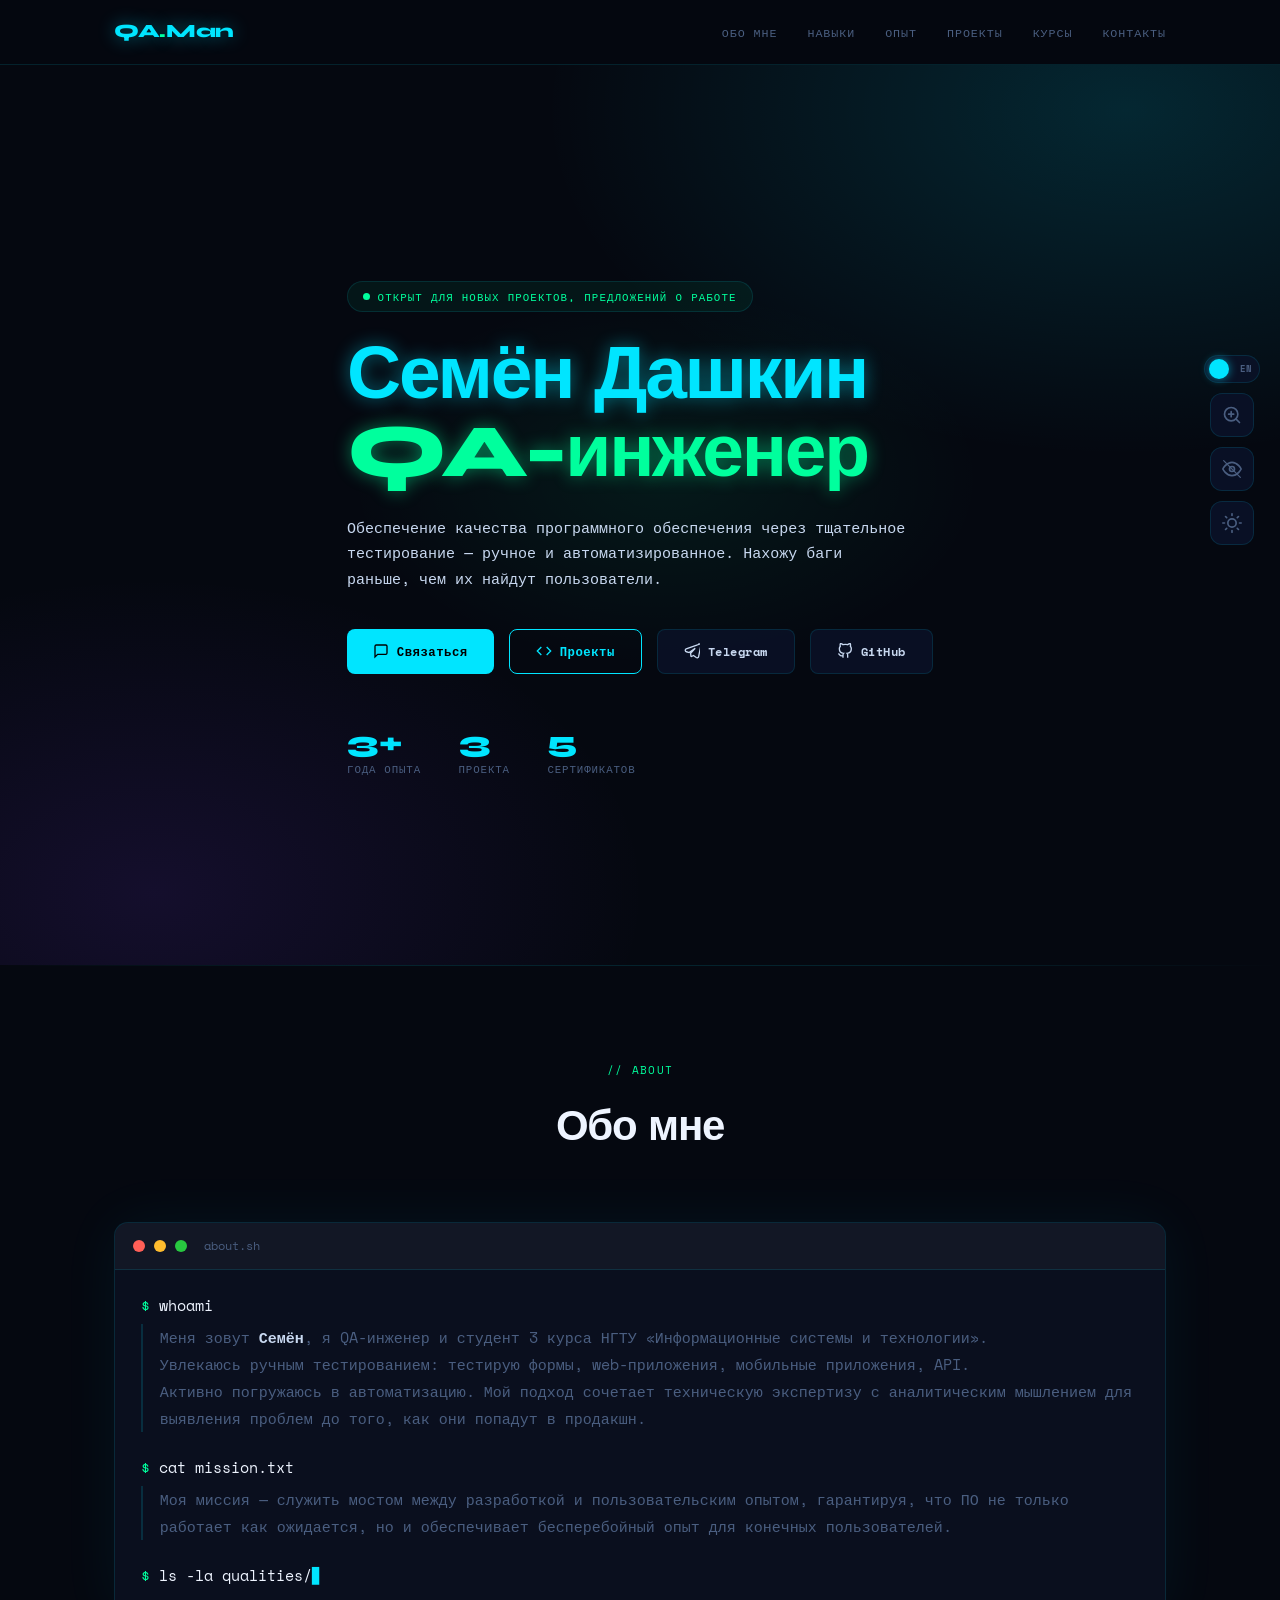
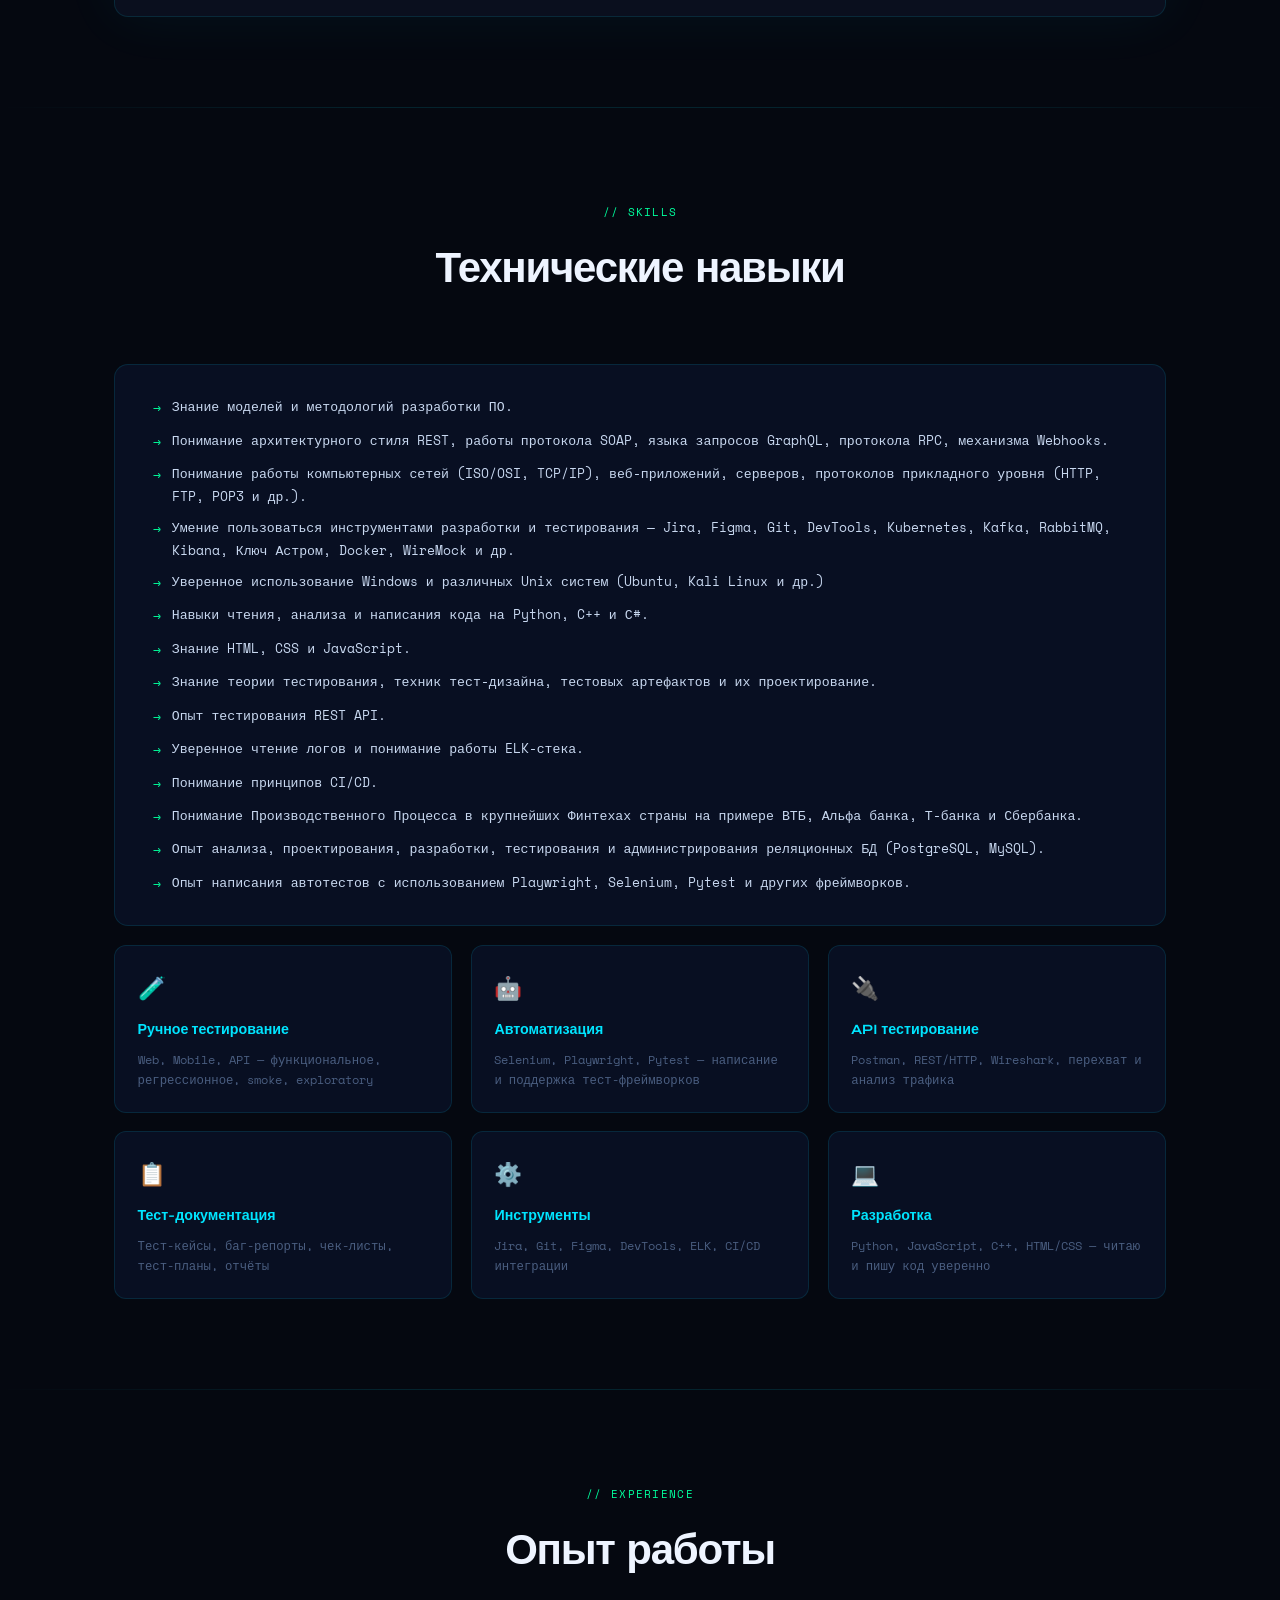
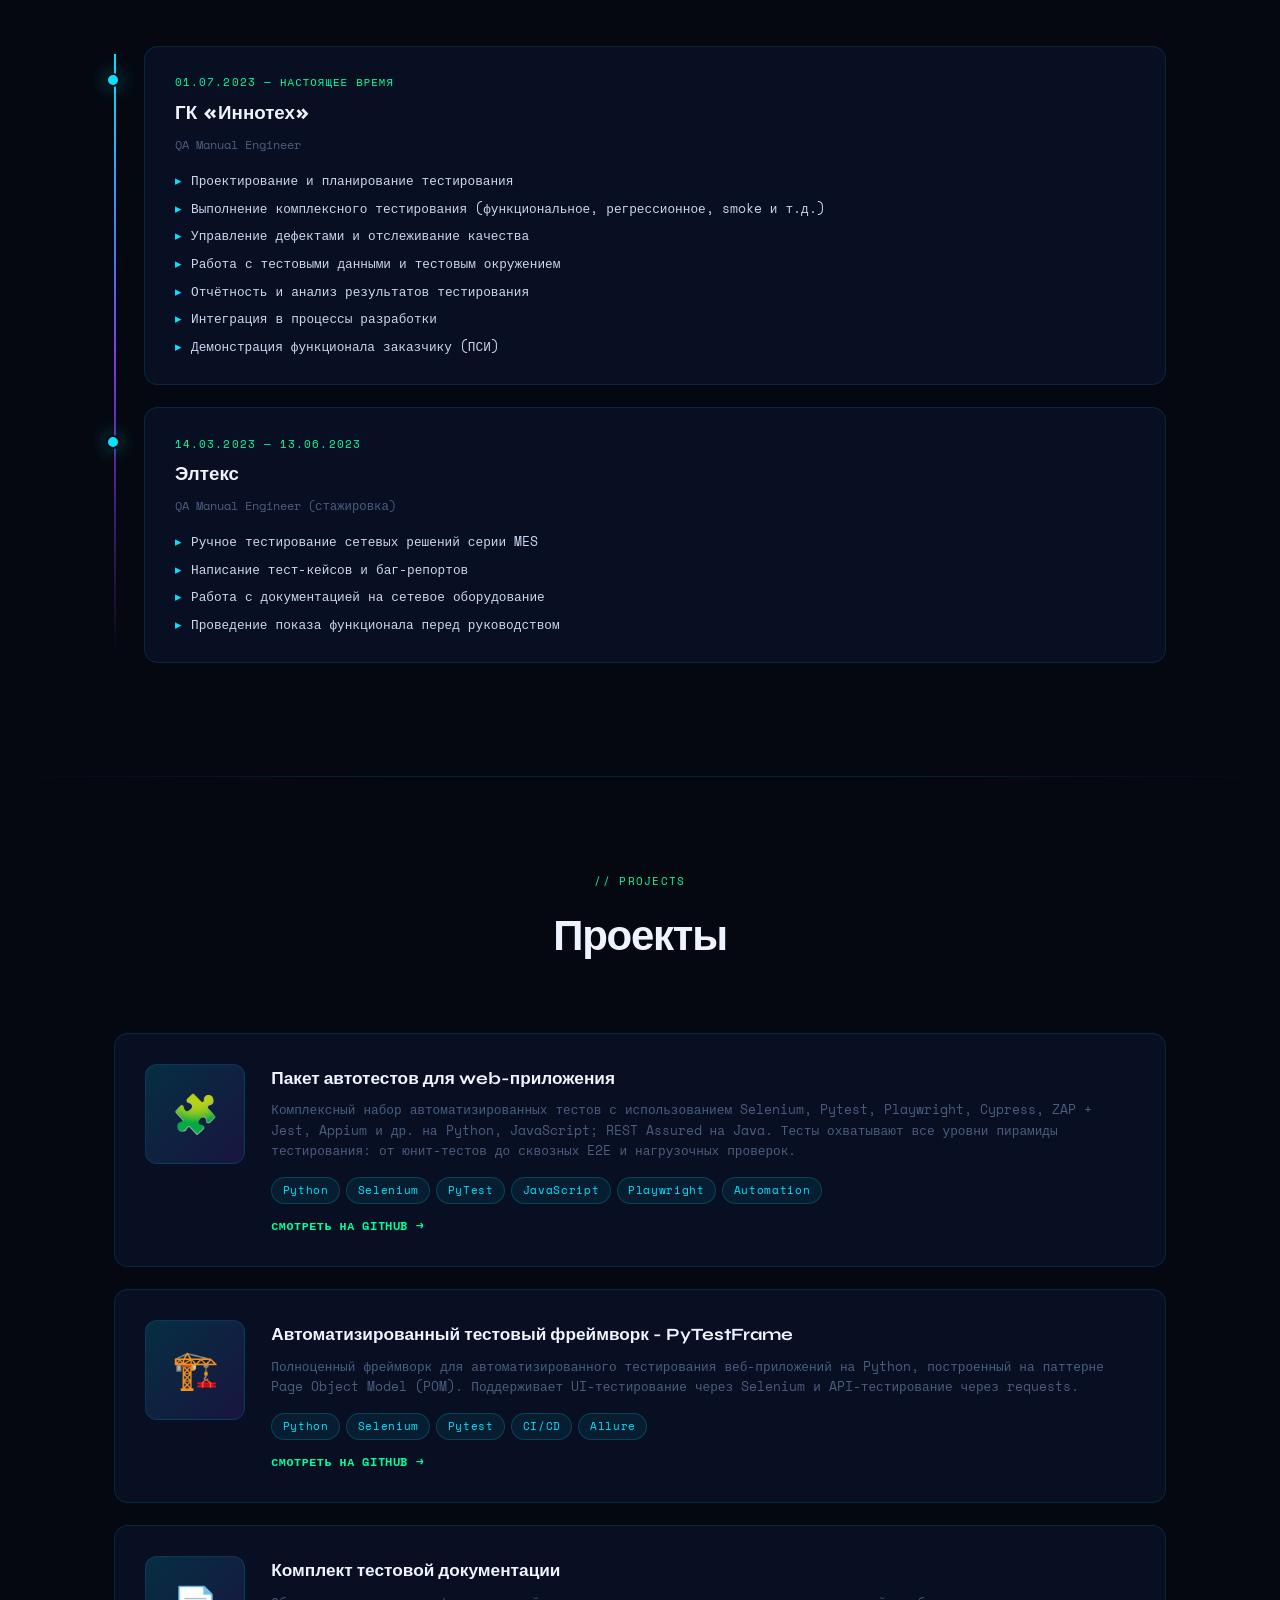
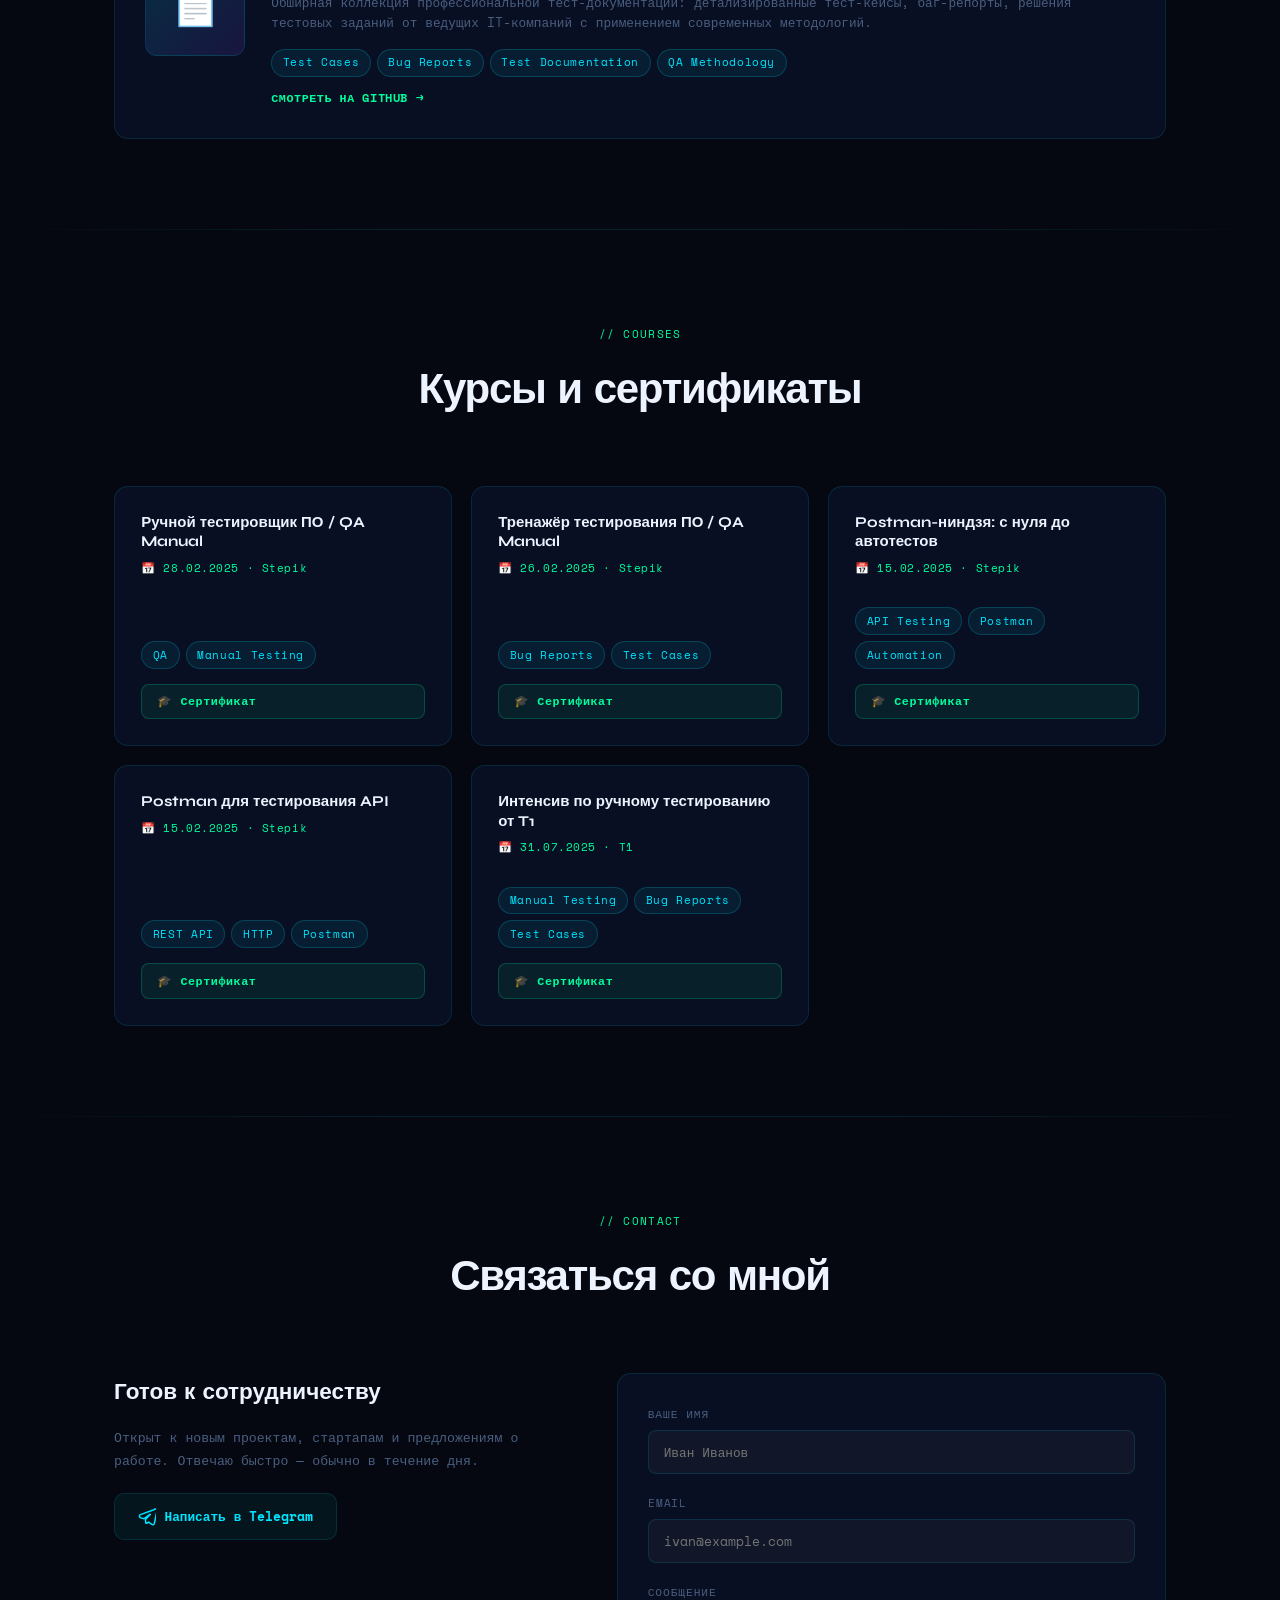
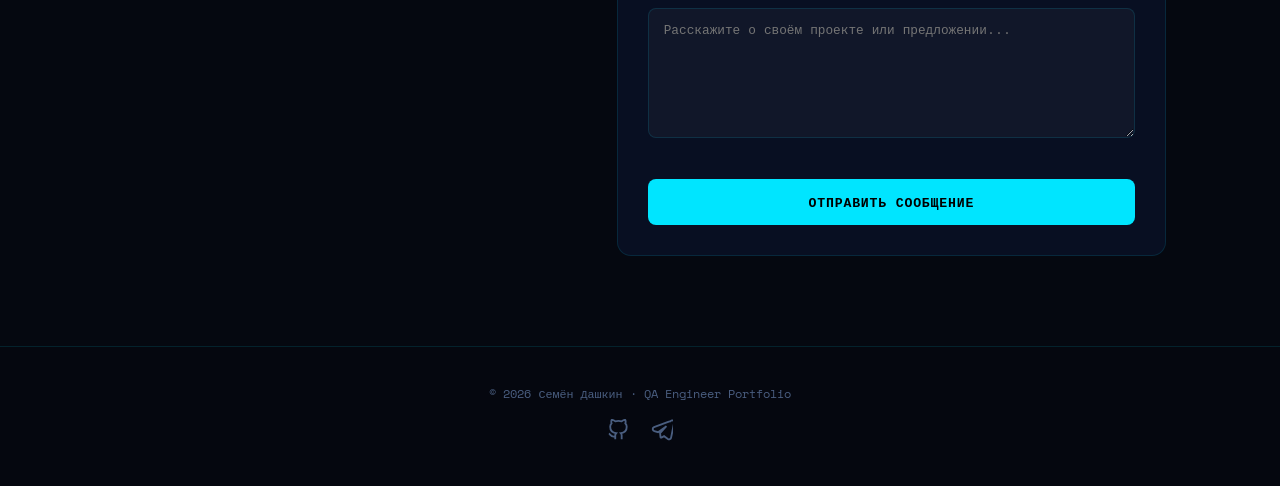
==== index.html @ e38129cb "Update index.html" ====
<!DOCTYPE html>
<html lang="ru">
<head>
<meta charset="UTF-8">
<meta name="viewport" content="width=device-width,initial-scale=1">
<title>QA.Man</title>
<link rel="preconnect" href="https://fonts.googleapis.com">
<link rel="preconnect" href="https://fonts.gstatic.com" crossorigin>
<link href="https://fonts.googleapis.com/css2?family=Space+Mono:wght@400;700&family=Syne:wght@700;800&display=swap" rel="stylesheet">
<link rel="icon" href="data:image/svg+xml,<svg xmlns=%22http://www.w3.org/2000/svg%22 viewBox=%220 0 100 100%22><text y=%22.9em%22 font-size=%2282%22>⚙️</text></svg>">
<svg hidden aria-hidden="true" style="position:absolute;width:0;height:0;overflow:hidden">
  <defs>
    <symbol id="ic-chat" viewBox="0 0 24 24" fill="none" stroke="currentColor" stroke-width="2"><path d="M21 15a2 2 0 0 1-2 2H7l-4 4V5a2 2 0 0 1 2-2h14a2 2 0 0 1 2 2z"/></symbol>
    <symbol id="ic-code" viewBox="0 0 24 24" fill="none" stroke="currentColor" stroke-width="2"><polyline points="16 18 22 12 16 6"/><polyline points="8 6 2 12 8 18"/></symbol>
    <symbol id="ic-tg" viewBox="0 0 24 24" fill="none" stroke="currentColor" stroke-width="2"><path d="M21.198 2.433a2.242 2.242 0 0 0-1.022.215l-16.88 6.23a2.24 2.24 0 0 0 .258 4.256l4.146 1.196 9.12-6.458-6.902 7.454.46 4.41c.026.242.16.456.357.561.197.105.43.105.627 0l2.89-1.583 4.162 3.086a2.242 2.242 0 0 0 3.504-1.498l3.11-15.087A2.24 2.24 0 0 0 21.198 2.433Z"/></symbol>
    <symbol id="ic-gh" viewBox="0 0 24 24" fill="none" stroke="currentColor" stroke-width="2"><path d="M9 19c-5 1.5-5-2.5-7-3m14 6v-3.87a3.37 3.37 0 0 0-.94-2.61c3.14-.35 6.44-1.54 6.44-7A5.44 5.44 0 0 0 20 4.77 5.07 5.07 0 0 0 19.91 1S18.73.65 16 2.48a13.38 13.38 0 0 0-7 0C6.27.65 5.09 1 5.09 1A5.07 5.07 0 0 0 5 4.77a5.44 5.44 0 0 0-1.5 3.78c0 5.42 3.3 6.61 6.44 7A3.37 3.37 0 0 0 9 18.13V22"/></symbol>
    <symbol id="ic-eye-off" viewBox="0 0 24 24" fill="none" stroke="currentColor" stroke-width="2" stroke-linecap="round" stroke-linejoin="round"><path d="M1 12s4-8 11-8 11 8 11 8-4 8-11 8-11-8-11-8z"/><circle cx="12" cy="12" r="3"/><line x1="2" y1="2" x2="22" y2="22" stroke-width="1.5"/></symbol>
    <symbol id="ic-eye-on" viewBox="0 0 24 24" fill="none" stroke="currentColor" stroke-width="2" stroke-linecap="round" stroke-linejoin="round"><path d="M1 12s4-8 11-8 11 8 11 8-4 8-11 8-11-8-11-8z"/><circle cx="12" cy="12" r="3"/></symbol>
    <symbol id="ic-zoom" viewBox="0 0 24 24" fill="none" stroke="currentColor" stroke-width="2" stroke-linecap="round" stroke-linejoin="round"><circle cx="11" cy="11" r="8"/><line x1="21" y1="21" x2="16.65" y2="16.65"/><line x1="11" y1="8" x2="11" y2="14"/><line x1="8" y1="11" x2="14" y2="11"/></symbol>
    <!-- Sun icon -->
    <symbol id="ic-sun" viewBox="0 0 24 24" fill="none" stroke="currentColor" stroke-width="2" stroke-linecap="round" stroke-linejoin="round">
      <circle cx="12" cy="12" r="5"/>
      <line x1="12" y1="1" x2="12" y2="3"/>
      <line x1="12" y1="21" x2="12" y2="23"/>
      <line x1="4.22" y1="4.22" x2="5.64" y2="5.64"/>
      <line x1="18.36" y1="18.36" x2="19.78" y2="19.78"/>
      <line x1="1" y1="12" x2="3" y2="12"/>
      <line x1="21" y1="12" x2="23" y2="12"/>
      <line x1="4.22" y1="19.78" x2="5.64" y2="18.36"/>
      <line x1="18.36" y1="5.64" x2="19.78" y2="4.22"/>
    </symbol>
    <!-- Moon icon -->
    <symbol id="ic-moon" viewBox="0 0 24 24" fill="none" stroke="currentColor" stroke-width="2" stroke-linecap="round" stroke-linejoin="round">
      <path d="M21 12.79A9 9 0 1 1 11.21 3 7 7 0 0 0 21 12.79z"/>
    </symbol>
  </defs>
</svg>
<style>
:root{
  --bg:#050810;--bg2:#0a0f1e;
  --panel:rgba(10,18,40,.75);
  --border:rgba(0,230,255,.12);
  --primary:#00e5ff;--secondary:#7c3aed;--accent:#00ff9d;
  --text:#c8d8f0;--muted:#4a5e80;--white:#eef4ff;
  --glow-c:0 0 18px rgba(0,229,255,.45);
  --glow-g:0 0 18px rgba(0,255,157,.45);
  --fh:'Syne',sans-serif;--fm:'Space Mono',monospace;
  font-size:15px;
}

/* LIGHT THEME */
.lt-mode {
  --bg:#f0f4ff;
  --bg2:#e4eaf8;
  --panel:rgba(255,255,255,.85);
  --border:rgba(0,100,200,.15);
  --primary:#0077cc;
  --secondary:#6d28d9;
  --accent:#059669;
  --text:#2a3a5c;
  --muted:#7a8aaa;
  --white:#0a1628;
  --glow-c:0 0 18px rgba(0,119,204,.35);
  --glow-g:0 0 18px rgba(5,150,105,.35);
}
.lt-mode body::before {
  background-image:
    linear-gradient(rgba(0,100,200,.04) 1px,transparent 1px),
    linear-gradient(90deg,rgba(0,100,200,.04) 1px,transparent 1px);
  opacity:.5;
}
.lt-mode header { background:rgba(240,244,255,.95); }
.lt-mode footer { background:rgba(220,228,248,.7); }
.lt-mode .hero {
  background:
    radial-gradient(ellipse 65% 55% at 88% 5%, rgba(0,119,204,.12) 0%,transparent 70%),
    radial-gradient(ellipse 55% 50% at 12% 92%,rgba(109,40,217,.1) 0%,transparent 70%),
    radial-gradient(ellipse 38% 32% at 52% 46%,rgba(5,150,105,.07) 0%,transparent 65%),
    var(--bg);
}
.lt-mode .terminal { background:#e8edf8; }
.lt-mode .form-control { background:rgba(0,0,0,.04); color:var(--white); }
.lt-mode .tag { background:rgba(0,119,204,.1); border-color:rgba(0,119,204,.25); }
.lt-mode .a11y-btn { background:rgba(230,236,255,.92); }
.lt-mode .lang-toggle { background:rgba(230,236,255,.92); }
.lt-mode .btn-tg { background:rgba(200,210,240,.5); }
.lt-mode .a11y-btn::after, .lt-mode .lang-toggle::after { background:rgba(220,228,248,.97); }

/* Theme button styles */
#bTheme { overflow: visible; }
#bTheme .ic-sun,
#bTheme .ic-moon {
  position: absolute;
  transition: opacity .3s ease, transform .4s cubic-bezier(.34,1.56,.64,1);
  width: 20px; height: 20px;
}
#bTheme .ic-sun  { opacity: 1; transform: rotate(0deg) scale(1); }
#bTheme .ic-moon { opacity: 0; transform: rotate(-90deg) scale(0.6); }

.lt-mode #bTheme .ic-sun  { opacity: 0; transform: rotate(90deg) scale(0.6); }
.lt-mode #bTheme .ic-moon { opacity: 1; transform: rotate(0deg) scale(1); }

#bTheme:hover { border-color: #fbbf24; color: #fbbf24; box-shadow: 0 0 18px rgba(251,191,36,.4); }
#bTheme.on {
  background: rgba(255,220,50,.1);
  border-color: #fbbf24;
  color: #fbbf24;
  box-shadow: 0 0 18px rgba(251,191,36,.4);
}


/* COLORBLIND MODE — DARK THEME */
/* Uses blue/orange/white palette — safe for deuteranopia, protanopia, tritanopia */
body.cb {
  --bg:#04090f;
  --bg2:#081422;
  --panel:rgba(8,20,36,.88);
  --border:rgba(0,119,187,.3);
  --primary:#4db8ff;
  --secondary:#cc3311;
  --accent:#ff9933;
  --text:#ddeeff;
  --muted:#6688aa;
  --white:#f0f8ff;
  --glow-c:0 0 18px rgba(77,184,255,.55);
  --glow-g:0 0 18px rgba(255,153,51,.55);
  background:var(--bg);
  color:var(--text);
}
body.cb .hero {
  background:
    radial-gradient(ellipse 65% 55% at 88% 5%, rgba(77,184,255,.18) 0%,transparent 70%),
    radial-gradient(ellipse 55% 50% at 12% 92%,rgba(204,51,17,.15) 0%,transparent 70%),
    radial-gradient(ellipse 38% 32% at 52% 46%,rgba(255,153,51,.1) 0%,transparent 65%),
    var(--bg);
}
body.cb .timeline::before { background:linear-gradient(to bottom,#4db8ff,#cc3311,transparent); }
body.cb .timeline-item::before { background:#4db8ff; box-shadow:0 0 18px rgba(77,184,255,.55); }
body.cb .dot-r{background:#cc3311} body.cb .dot-y{background:#ff9933} body.cb .dot-g{background:#4db8ff}
body.cb .t-out { border-left-color:rgba(77,184,255,.3); }
body.cb .tag { background:rgba(77,184,255,.12); border-color:rgba(77,184,255,.3); color:#4db8ff; }
body.cb .skill-list li { color:#ddeeff; }
body.cb .skill-list li::before { color:#ff9933; }
body.cb .tl-list li::before { color:#4db8ff; }
body.cb .section-tag { color:#ff9933; }
body.cb .hero-badge { color:#ff9933; border-color:rgba(255,153,51,.3); }
body.cb .hero-badge::before { background:#ff9933; }
body.cb .tl-date { color:#ff9933; }
body.cb .course-date { color:#ff9933; }
body.cb .stat-num { color:#4db8ff; }
body.cb .logo { color:#4db8ff; }
body.cb .logo span { color:#ff9933; }
body.cb .t-cmd::before { color:#ff9933; }
body.cb .t-cursor::after { color:#4db8ff; }
body.cb .card h3 { color:#4db8ff; }
body.cb .project-body h3 { color:#f0f8ff; }
body.cb .course-card h3 { color:#f0f8ff; }
body.cb .tl-company { color:#f0f8ff; }
body.cb .project-link { color:#ff9933; }
body.cb .course-cert { color:#ff9933; border-color:rgba(255,153,51,.3); background:rgba(255,153,51,.08); }
body.cb .course-cert:hover { background:rgba(255,153,51,.2); }
body.cb .contact-link { color:#4db8ff; }
body.cb .btn-primary { background:#4db8ff; color:#04090f; }
body.cb .btn-ghost { color:#4db8ff; border-color:#4db8ff; }

/* COLORBLIND MODE — LIGHT THEME */
/* High contrast blue/orange on white — WCAG AA compliant */
html.lt-mode body.cb {
  --bg:#eef4ff;
  --bg2:#dce8fb;
  --panel:rgba(255,255,255,.95);
  --border:rgba(0,90,180,.25);
  --primary:#005baa;
  --secondary:#992200;
  --accent:#cc6600;
  --text:#0a1e38;
  --muted:#445577;
  --white:#0a1e38;
  --glow-c:0 0 18px rgba(0,91,170,.35);
  --glow-g:0 0 18px rgba(204,102,0,.35);
  background:var(--bg);
  color:var(--text);
}
html.lt-mode body.cb .hero {
  background:
    radial-gradient(ellipse 65% 55% at 88% 5%, rgba(0,91,170,.12) 0%,transparent 70%),
    radial-gradient(ellipse 55% 50% at 12% 92%,rgba(153,34,0,.1) 0%,transparent 70%),
    radial-gradient(ellipse 38% 32% at 52% 46%,rgba(204,102,0,.07) 0%,transparent 65%),
    var(--bg);
}
html.lt-mode body.cb .terminal { background:#d8e8fa; }
html.lt-mode body.cb .timeline::before { background:linear-gradient(to bottom,#005baa,#992200,transparent); }
html.lt-mode body.cb .timeline-item::before { background:#005baa; box-shadow:0 0 14px rgba(0,91,170,.4); }
html.lt-mode body.cb .dot-r{background:#992200} html.lt-mode body.cb .dot-y{background:#cc6600} html.lt-mode body.cb .dot-g{background:#005baa}
html.lt-mode body.cb .tag { background:rgba(0,91,170,.12); border-color:rgba(0,91,170,.3); color:#005baa; }
html.lt-mode body.cb .skill-list li { color:#0a1e38; }
html.lt-mode body.cb .skill-list li::before { color:#cc6600; }
html.lt-mode body.cb .tl-list li { color:#0a1e38; }
html.lt-mode body.cb .tl-list li::before { color:#005baa; }
html.lt-mode body.cb .section-tag { color:#cc6600; }
html.lt-mode body.cb .hero-badge { color:#cc6600; border-color:rgba(204,102,0,.3); background:rgba(204,102,0,.06); }
html.lt-mode body.cb .hero-badge::before { background:#cc6600; }
html.lt-mode body.cb .tl-date { color:#cc6600; }
html.lt-mode body.cb .course-date { color:#cc6600; }
html.lt-mode body.cb .stat-num { color:#005baa; }
html.lt-mode body.cb .logo { color:#005baa; }
html.lt-mode body.cb .logo span { color:#cc6600; }
html.lt-mode body.cb .t-cmd::before { color:#cc6600; }
html.lt-mode body.cb .t-cmd { color:#0a1e38; }
html.lt-mode body.cb .t-out { color:#334466; border-left-color:rgba(0,91,170,.3); }
html.lt-mode body.cb .t-out strong { color:#0a1e38; }
html.lt-mode body.cb .t-cursor::after { color:#005baa; }
html.lt-mode body.cb .card h3 { color:#005baa; }
html.lt-mode body.cb .card p { color:#334466; }
html.lt-mode body.cb .project-body h3 { color:#0a1e38; }
html.lt-mode body.cb .project-body p { color:#334466; }
html.lt-mode body.cb .course-card h3 { color:#0a1e38; }
html.lt-mode body.cb .tl-company { color:#0a1e38; }
html.lt-mode body.cb .tl-role { color:#445577; }
html.lt-mode body.cb .project-link { color:#cc6600; }
html.lt-mode body.cb .course-cert { color:#cc6600; border-color:rgba(204,102,0,.4); background:rgba(204,102,0,.08); }
html.lt-mode body.cb .contact-link { color:#005baa; }
html.lt-mode body.cb .btn-primary { background:#005baa; color:#fff; }
html.lt-mode body.cb .btn-ghost { color:#005baa; border-color:#005baa; }
html.lt-mode body.cb .muted { color:#445577; }
html.lt-mode body.cb .form-control { color:#0a1e38; background:rgba(0,0,0,.05); }
html.lt-mode body.cb header { background:rgba(238,244,255,.97); border-color:rgba(0,91,170,.2); }
html.lt-mode body.cb footer { background:rgba(214,228,248,.8); }
html.lt-mode body.cb .a11y-btn { background:rgba(214,228,248,.95); }
html.lt-mode body.cb .lang-toggle { background:rgba(214,228,248,.95); }

*,*::before,*::after{margin:0;padding:0;box-sizing:border-box}
html{scroll-behavior:smooth;font-size:15px;transition:font-size .3s ease}
html.lt{font-size:19px}
body{
  background:var(--bg);color:var(--text);
  font-family:var(--fm);font-size:1rem;
  line-height:1.7;overflow-x:hidden;
  transition:background-color .4s,color .4s;
}
body::before{
  content:'';position:fixed;inset:0;z-index:0;pointer-events:none;
  background-image:
    linear-gradient(rgba(0,229,255,.025) 1px,transparent 1px),
    linear-gradient(90deg,rgba(0,229,255,.025) 1px,transparent 1px);
  background-size:60px 60px;opacity:.7;
  will-change:auto;
  transition:opacity .4s;
}
body.cb::before{opacity:.3}
.container{max-width:1100px;margin:0 auto;padding:0 24px;position:relative;z-index:1}

/* ACCESSIBILITY TOOLBAR */
.a11y-bar{
  position:fixed;top:50%;right:20px;transform:translateY(-50%);
  z-index:500;display:flex;flex-direction:column;gap:10px;align-items:center;
}
.a11y-btn{
  width:44px;height:44px;border-radius:12px;
  border:1px solid var(--border);
  background:rgba(10,18,40,.92);
  backdrop-filter:blur(12px);-webkit-backdrop-filter:blur(12px);
  cursor:pointer;display:flex;align-items:center;justify-content:center;
  transition:border-color .25s,box-shadow .25s,background .25s,transform .2s;
  color:var(--muted);
  position:relative;
}
.a11y-btn svg{width:20px;height:20px;flex-shrink:0;pointer-events:none}
.a11y-btn:hover{border-color:var(--primary);color:var(--primary);box-shadow:var(--glow-c);transform:scale(1.08)}
.a11y-btn.on{background:rgba(0,229,255,.12);border-color:var(--primary);color:var(--primary);box-shadow:var(--glow-c)}
.a11y-btn[data-mode=cb].on{background:rgba(238,119,51,.12);border-color:var(--accent);color:var(--accent);box-shadow:var(--glow-g)}
.a11y-btn::after,.lang-toggle::after{
  content:attr(data-tip);
  position:absolute;right:calc(100% + 10px);top:50%;transform:translateY(-50%);
  background:rgba(10,18,40,.97);border:1px solid var(--border);border-radius:8px;
  padding:.35rem .75rem;font-size:.72rem;letter-spacing:.06em;
  color:var(--text);white-space:nowrap;font-family:var(--fm);
  opacity:0;pointer-events:none;transition:opacity .2s;
}
.a11y-btn:hover::after,.lang-toggle:hover::after{opacity:1}

/* Language lever */
.lang-toggle{
  width:56px;height:28px;border-radius:100px;
  border:1px solid var(--border);background:rgba(10,18,40,.92);
  backdrop-filter:blur(12px);cursor:pointer;
  position:relative;display:flex;align-items:center;padding:0 4px;
  transition:border-color .25s,box-shadow .25s;
}
.lang-toggle:hover{border-color:var(--primary);box-shadow:var(--glow-c)}
.lang-labels{
  position:absolute;inset:0;display:flex;align-items:center;
  justify-content:space-between;padding:0 6px;
  font-family:var(--fm);font-size:.6rem;font-weight:700;
  letter-spacing:.04em;pointer-events:none;user-select:none;
}
.lang-labels span{color:var(--muted);transition:color .3s}
.lang-labels span.al{color:var(--primary)}
.lang-knob{
  width:20px;height:20px;border-radius:50%;
  background:var(--primary);box-shadow:0 0 10px rgba(0,229,255,.6);
  transition:transform .3s cubic-bezier(.34,1.56,.64,1),background .3s;
  position:relative;z-index:1;flex-shrink:0;
}
.lang-toggle.en .lang-knob{transform:translateX(26px);background:var(--accent);box-shadow:0 0 10px rgba(0,255,157,.6)}

/* Translate overlay */
.t-ov{
  position:fixed;inset:0;background:rgba(5,8,16,.7);
  backdrop-filter:blur(4px);z-index:999;
  display:flex;align-items:center;justify-content:center;
  opacity:0;pointer-events:none;transition:opacity .25s;
}
.t-ov.show{opacity:1;pointer-events:all}
.t-sp{display:flex;flex-direction:column;align-items:center;gap:1rem}
.t-ring{
  width:48px;height:48px;border:3px solid var(--border);
  border-top-color:var(--primary);border-radius:50%;
  animation:spin .8s linear infinite;
}
@keyframes spin{to{transform:rotate(360deg)}}
.t-sp p{font-size:.8rem;color:var(--muted);letter-spacing:.1em;text-transform:uppercase}

/* HEADER */
header{
  position:sticky;top:0;z-index:200;
  background:rgba(5,8,16,.92);
  backdrop-filter:blur(12px);-webkit-backdrop-filter:blur(12px);
  border-bottom:1px solid var(--border);
  will-change:transform;
  contain:layout style paint;
  transition:background .4s,border-color .4s;
}
nav{display:flex;justify-content:space-between;align-items:center;height:64px}
.logo{font-family:var(--fh);font-size:1.25rem;font-weight:800;color:var(--primary);letter-spacing:-.02em;text-shadow:var(--glow-c)}
.logo span{color:var(--accent)}
.nav-links{display:flex;gap:2rem;list-style:none}
.nav-links a{
  color:var(--muted);text-decoration:none;
  font-size:.78rem;letter-spacing:.08em;text-transform:uppercase;
  transition:color .25s,text-shadow .25s;
}
.nav-links a:hover{color:var(--primary);text-shadow:var(--glow-c)}

/* HERO */
.hero{
  min-height:100vh;display:flex;align-items:center;
  position:relative;overflow:hidden;padding:6rem 0 4rem;
  background:
    radial-gradient(ellipse 65% 55% at 88% 5%, rgba(0,229,255,.14) 0%,transparent 70%),
    radial-gradient(ellipse 55% 50% at 12% 92%,rgba(124,58,237,.13) 0%,transparent 70%),
    radial-gradient(ellipse 38% 32% at 52% 46%,rgba(0,255,157,.07) 0%,transparent 65%),
    var(--bg);
  transition:background .4s;
}
.hero-content{position:relative;z-index:1}
.hero-badge{
  display:inline-flex;align-items:center;gap:.5rem;
  padding:.35rem 1rem;border:1px solid var(--border);border-radius:100px;
  font-size:.72rem;letter-spacing:.1em;text-transform:uppercase;
  color:var(--accent);background:rgba(0,255,157,.06);margin-bottom:1.5rem;
  animation:fadeUp .6s ease both;
}
.hero-badge::before {
  content:''; width:7px; height:7px; border-radius:50%;
  background:var(--accent); display:inline-block;
  animation:pulse 2.5s ease-in-out infinite;
  will-change: opacity, transform;
}
@keyframes pulse { 0%,100%{opacity:1;transform:scale(1)} 50%{opacity:.4;transform:scale(1.4)} }
h1 {
  font-family:var(--fh);
  font-size:clamp(2.8rem,6vw,5rem); font-weight:800;
  line-height:1.05; letter-spacing:-.03em; color:var(--white);
  margin-bottom:1.5rem; animation:fadeUp .6s .1s ease both;
  overflow-wrap: break-word;
  word-break: break-word;
}
html.lt h1 { font-size:clamp(2.4rem,7vw,5.8rem) }
h1 .name{color:var(--primary);text-shadow:var(--glow-c)}
h1 .role{color:var(--accent);text-shadow:var(--glow-g)}
.hero-desc{
  font-size:1rem;color:var(--text);
  max-width:560px;margin-bottom:2.5rem;
  animation:fadeUp .6s .2s ease both;
}
.hero-actions{display:flex;flex-wrap:wrap;gap:1rem;animation:fadeUp .6s .3s ease both}
.btn{
  display:inline-flex;align-items:center;gap:.5rem;
  padding:.75rem 1.75rem;border-radius:8px;
  font-family:var(--fm);font-size:.82rem;font-weight:700;
  text-decoration:none;cursor:pointer;border:none;
  transition:background .2s,box-shadow .2s,border-color .2s,color .2s,transform .2s;
  letter-spacing:.04em;
}
.btn svg{width:16px;height:16px;flex-shrink:0}
.btn-primary{background:var(--primary);color:#000}
.btn-primary:hover{background:#33ecff;box-shadow:0 0 24px rgba(0,229,255,.5);transform:translateY(-2px)}
.btn-ghost{background:transparent;color:var(--primary);border:1px solid var(--primary)}
.btn-ghost:hover{background:rgba(0,229,255,.1);box-shadow:var(--glow-c);transform:translateY(-2px)}
.btn-tg{background:rgba(10,18,40,.8);color:var(--text);border:1px solid var(--border)}
.btn-tg:hover{border-color:var(--primary);color:var(--primary);transform:translateY(-2px)}
.hero-stats{display:flex;gap:2.5rem;margin-top:3.5rem;animation:fadeUp .6s .4s ease both}
.stat{display:flex;flex-direction:column}
.stat-num{font-family:var(--fh);font-size:2rem;font-weight:800;color:var(--primary);line-height:1}
.stat-label{font-size:.72rem;color:var(--muted);text-transform:uppercase;letter-spacing:.08em;margin-top:.25rem}

/* SECTIONS */
.section{padding:6rem 0}
.section-header{text-align:center;margin-bottom:4rem}
.section-tag{display:inline-block;font-size:.72rem;letter-spacing:.12em;text-transform:uppercase;color:var(--accent);margin-bottom:.75rem}
h2{font-family:var(--fh);font-size:clamp(1.8rem,4vw,2.8rem);font-weight:800;letter-spacing:-.03em;color:var(--white)}
html.lt h2{font-size:clamp(2.1rem,5vw,3.2rem)}

/* TERMINAL */
.terminal{background:var(--bg2);border:1px solid var(--border);border-radius:14px;overflow:hidden;box-shadow:0 0 60px rgba(0,229,255,.06);transition:background .4s,border-color .4s}
.terminal-bar{display:flex;align-items:center;gap:.6rem;padding:.85rem 1.2rem;background:rgba(255,255,255,.03);border-bottom:1px solid var(--border)}
.dot{width:12px;height:12px;border-radius:50%}
.dot-r{background:#ff5f57}.dot-y{background:#febc2e}.dot-g{background:#28c840}
.t-title{font-size:.8rem;color:var(--muted);margin-left:.5rem}
.terminal-body{padding:1.5rem 1.75rem;line-height:1.8}
.t-cmd{color:var(--white);margin-bottom:.3rem}
.t-cmd::before{content:"$ ";color:var(--accent)}
.t-out{color:var(--muted);margin-bottom:1.5rem;padding-left:1.1rem;border-left:2px solid rgba(0,229,255,.15)}
.t-out strong{color:var(--text)}
.t-cursor::after { content:"▋"; animation:blink 1.2s ease-in-out infinite; color:var(--primary); will-change:opacity; }
@keyframes blink { 0%,100%{opacity:1} 45%,55%{opacity:0} }

/* SKILLS */
.skills-flat{background:var(--panel);border:1px solid var(--border);border-radius:14px;padding:2rem 2.5rem;margin-bottom:1.25rem}
.skill-list{list-style:none;display:flex;flex-direction:column;gap:.6rem}
.skill-list li{display:flex;align-items:flex-start;gap:.75rem;font-size:.88rem;color:var(--text)}
.skill-list li::before{content:"→";color:var(--accent);flex-shrink:0;margin-top:2px}
.skills-grid{display:grid;grid-template-columns:repeat(auto-fill,minmax(280px,1fr));gap:1.25rem}
.card{background:var(--panel);border:1px solid var(--border);border-radius:12px;padding:1.5rem;transition:border-color .25s,transform .25s,box-shadow .25s}
.card:hover{border-color:rgba(0,229,255,.4);transform:translateY(-4px);box-shadow:0 8px 32px rgba(0,229,255,.1)}
.skill-icon{font-size:1.5rem;margin-bottom:.75rem}
.card h3{font-family:var(--fh);font-size:.95rem;font-weight:700;color:var(--primary);margin-bottom:.5rem}
.card p{font-size:.82rem;color:var(--muted);line-height:1.6}

/* TIMELINE */
.timeline{position:relative;padding-left:2rem}
.timeline::before{content:'';position:absolute;left:0;top:8px;bottom:8px;width:2px;background:linear-gradient(to bottom,var(--primary),var(--secondary),transparent)}
.timeline-item{
  position:relative;background:var(--panel);border:1px solid var(--border);
  border-radius:14px;padding:1.75rem 2rem;margin-bottom:1.5rem;
  transition:border-color .25s,box-shadow .25s;
}
.timeline-item:hover{border-color:rgba(0,229,255,.35);box-shadow:0 8px 32px rgba(0,229,255,.08)}
.timeline-item::before{
  content:'';position:absolute;left:-2.6rem;top:1.75rem;
  width:14px;height:14px;border-radius:50%;
  background:var(--primary);box-shadow:var(--glow-c);border:2px solid var(--bg);
  transition:border-color .4s;
}
.tl-date{font-size:.72rem;letter-spacing:.1em;text-transform:uppercase;color:var(--accent);margin-bottom:.4rem}
.tl-company{font-family:var(--fh);font-size:1.25rem;font-weight:800;color:var(--white);margin-bottom:.3rem}
.tl-role{font-size:.82rem;color:var(--muted);margin-bottom:1rem}
.tl-list{list-style:none;display:flex;flex-direction:column;gap:.4rem}
.tl-list li{font-size:.85rem;color:var(--text);display:flex;gap:.6rem}
.tl-list li::before{content:"▸";color:var(--primary);flex-shrink:0}

/* PROJECTS */
.projects-grid{display:flex;flex-direction:column;gap:1.5rem}
.project-card{
  display:grid;grid-template-columns:100px 1fr;gap:1.75rem;
  background:var(--panel);border:1px solid var(--border);border-radius:14px;
  padding:2rem;transition:border-color .25s,transform .25s,box-shadow .25s;
  text-decoration:none;color:inherit;
}
.project-card:hover{border-color:rgba(0,229,255,.4);transform:translateX(6px);box-shadow:0 0 40px rgba(0,229,255,.08)}
.project-icon{
  width:100px;height:100px;border-radius:12px;
  background:linear-gradient(135deg,rgba(0,229,255,.15),rgba(124,58,237,.15));
  border:1px solid var(--border);display:flex;align-items:center;
  justify-content:center;font-size:2.5rem;flex-shrink:0;
}
.project-body{display:flex;flex-direction:column;justify-content:center}
.project-body h3{font-family:var(--fh);font-size:1.15rem;font-weight:700;color:var(--white);margin-bottom:.5rem}
.project-body p{font-size:.85rem;color:var(--muted);margin-bottom:1rem;line-height:1.6}
.tags{display:flex;flex-wrap:wrap;gap:.4rem}
.tag{padding:.25rem .7rem;border-radius:100px;font-size:.72rem;letter-spacing:.06em;background:rgba(0,229,255,.08);border:1px solid rgba(0,229,255,.18);color:var(--primary)}
.project-link{
  display:inline-flex;align-items:center;gap:.4rem;margin-top:.75rem;
  font-size:.78rem;font-weight:700;color:var(--accent);text-decoration:none;
  letter-spacing:.05em;text-transform:uppercase;transition:gap .2s;
}
.project-link:hover{gap:.7rem}

/* COURSES */
.courses-grid{display:grid;grid-template-columns:repeat(auto-fill,minmax(300px,1fr));gap:1.25rem}
.course-card{
  background:var(--panel);border:1px solid var(--border);border-radius:14px;
  padding:1.75rem;transition:border-color .25s,transform .25s,box-shadow .25s;
  display:flex;flex-direction:column;
}
.course-card:hover{border-color:rgba(0,255,157,.35);transform:translateY(-5px);box-shadow:0 8px 32px rgba(0,255,157,.08)}
.course-card h3{font-family:var(--fh);font-size:1rem;font-weight:700;color:var(--white);margin-bottom:.4rem;line-height:1.3}
.course-date{font-size:.75rem;color:var(--accent);margin-bottom:1rem;letter-spacing:.05em}
.course-card .tags{margin-top:auto;padding-top:1rem}
.course-cert{
  display:inline-flex;align-items:center;gap:.4rem;margin-top:1rem;
  padding:.45rem 1rem;border-radius:8px;
  background:rgba(0,255,157,.08);border:1px solid rgba(0,255,157,.2);
  color:var(--accent);font-size:.78rem;font-weight:700;text-decoration:none;
  letter-spacing:.05em;transition:background .2s,box-shadow .2s;
}
.course-cert:hover{background:rgba(0,255,157,.18);box-shadow:var(--glow-g)}

/* CONTACT */
.contact-wrapper{display:grid;grid-template-columns:1fr 1.2fr;gap:3rem;align-items:start}
.contact-info h3{font-family:var(--fh);font-size:1.5rem;font-weight:800;color:var(--white);margin-bottom:1rem}
.contact-info p{font-size:.88rem;color:var(--muted);margin-bottom:1.5rem}
.contact-link{
  display:inline-flex;align-items:center;gap:.6rem;padding:.75rem 1.5rem;
  border-radius:10px;background:rgba(0,229,255,.06);border:1px solid var(--border);
  color:var(--primary);font-size:.85rem;font-weight:700;text-decoration:none;
  transition:background .2s,border-color .2s,box-shadow .2s,transform .2s;
}
.contact-link svg{width:18px;height:18px;flex-shrink:0}
.contact-link:hover{background:rgba(0,229,255,.14);border-color:var(--primary);box-shadow:var(--glow-c);transform:translateY(-2px)}
.contact-form{background:var(--panel);border:1px solid var(--border);border-radius:14px;padding:2rem}
.form-group{margin-bottom:1.25rem}
.form-group label{display:block;font-size:.75rem;letter-spacing:.08em;text-transform:uppercase;color:var(--muted);margin-bottom:.5rem}
.form-control{
  width:100%;padding:.75rem 1rem;background:rgba(255,255,255,.04);
  border:1px solid var(--border);border-radius:8px;color:var(--white);
  font-family:var(--fm);font-size:.85rem;transition:border-color .2s,box-shadow .2s;
}
.form-control:focus{outline:none;border-color:var(--primary);box-shadow:0 0 0 3px rgba(0,229,255,.1)}
textarea.form-control{min-height:130px;resize:vertical}
.btn-submit{
  width:100%;padding:.85rem;background:var(--primary);color:#000;border:none;
  border-radius:8px;font-family:var(--fm);font-size:.88rem;font-weight:700;
  cursor:pointer;letter-spacing:.06em;text-transform:uppercase;
  transition:background .2s,box-shadow .2s,transform .2s;
}
.btn-submit:hover{background:#33ecff;box-shadow:0 0 24px rgba(0,229,255,.5);transform:translateY(-2px)}
.recaptcha-wrap{display:flex;justify-content:center;margin-bottom:1rem}

/* MISC */
.divider{height:1px;background:linear-gradient(to right,transparent,var(--border) 30%,var(--border) 70%,transparent)}
footer{border-top:1px solid var(--border);padding:2.5rem 0;text-align:center;background:rgba(5,8,16,.6);transition:background .4s,border-color .4s}
footer p{font-size:.78rem;color:var(--muted)}
.foot-links{display:flex;justify-content:center;gap:1.5rem;margin-top:1rem}
.foot-links a{color:var(--muted);transition:color .2s}
.foot-links a:hover{color:var(--primary)}
.foot-links svg{width:22px;height:22px}

/* ANIMATIONS */
@keyframes fadeUp{from{opacity:0;transform:translateY(24px)}to{opacity:1;transform:none}}
.reveal{opacity:0;transform:translateY(20px);transition:opacity .55s ease,transform .55s ease}
.reveal.vis{opacity:1;transform:none}

/* RESPONSIVE */
@media(prefers-reduced-motion:reduce){
  *,*::before,*::after{animation-duration:.01ms!important;transition-duration:.01ms!important}
  .reveal{opacity:1;transform:none}
}
@media(max-width:900px){.a11y-bar{right:12px}}
@media(max-width:768px){
  .nav-links{gap:1rem}
  .nav-links a{font-size:.7rem}
  .hero-stats{gap:1.5rem}
  .project-card{grid-template-columns:1fr}
  .project-icon{width:60px;height:60px;font-size:1.75rem}
  .contact-wrapper,.skills-grid,.courses-grid{grid-template-columns:1fr}
  .a11y-bar{top:auto;bottom:20px;right:50%;transform:translateX(50%);flex-direction:row}
  .a11y-btn::after,.lang-toggle::after{right:auto;bottom:calc(100% + 10px);left:50%;transform:translateX(-50%);top:auto}
}
@media(max-width:480px) {
  .nav-links { gap:.6rem; flex-wrap:wrap; justify-content:center }
  h1 { font-size:2.2rem }
  html.lt h1 { font-size:clamp(1.9rem,8vw,2.6rem) }
}
</style>
</head>
<body>

<!-- TRANSLATE OVERLAY -->
<div class="t-ov" id="tOv" aria-live="polite" aria-hidden="true">
  <div class="t-sp"><div class="t-ring"></div><p id="tOvTxt">Translating…</p></div>
</div>

<!-- ACCESSIBILITY TOOLBAR -->
<div class="a11y-bar" role="toolbar" aria-label="Accessibility tools">
  <div class="lang-toggle" id="ltog" role="switch" aria-checked="false"
       aria-label="Switch language RU/EN" data-tip="RU / EN" tabindex="0">
    <div class="lang-labels"><span id="lRu" class="al">RU</span><span id="lEn">EN</span></div>
    <div class="lang-knob"></div>
  </div>
  <button class="a11y-btn" id="bZoom" aria-label="Increase text size"
          aria-pressed="false" data-tip="Крупный текст" data-mode="zoom">
    <svg><use href="#ic-zoom"/></svg>
  </button>
  <button class="a11y-btn" id="bCb" aria-label="Toggle colorblind mode"
          aria-pressed="false" data-tip="Режим дальтоника" data-mode="cb">
    <svg><use href="#ic-eye-off"/></svg>
  </button>
  <!-- Theme toggle button -->
  <button class="a11y-btn" id="bTheme" aria-label="Toggle light/dark theme"
          aria-pressed="false" data-tip="Смена темы" data-mode="theme">
    <svg class="ic-sun"><use href="#ic-sun"/></svg>
    <svg class="ic-moon"><use href="#ic-moon"/></svg>
  </button>
</div>

<!-- HEADER -->
<header>
  <div class="container">
    <nav>
      <div class="logo">QA<span>.</span>Man</div>
      <ul class="nav-links">
        <li><a href="#about"      data-ru="Обо мне"   data-en="About">Обо мне</a></li>
        <li><a href="#skills"     data-ru="Навыки"    data-en="Skills">Навыки</a></li>
        <li><a href="#experience" data-ru="Опыт"      data-en="Experience">Опыт</a></li>
        <li><a href="#projects"   data-ru="Проекты"   data-en="Projects">Проекты</a></li>
        <li><a href="#courses"    data-ru="Курсы"     data-en="Courses">Курсы</a></li>
        <li><a href="#contact"    data-ru="Контакты"  data-en="Contact">Контакты</a></li>
      </ul>
    </nav>
  </div>
</header>

<!-- HERO -->
<section class="hero">
  <div class="container">
    <div class="hero-content">
      <div class="hero-badge"
           data-ru="Открыт для новых проектов, предложений о работе"
           data-en="Open to new projects and job opportunities">Открыт для новых проектов, предложений о работе</div>
      <h1>
        <span class="name" data-ru="Семён Дашкин" data-en="Semyon Dashkin">Семён Дашкин</span><br>
        <span class="role" data-ru="QA-инженер" data-en="QA Engineer">QA-инженер</span>
      </h1>
      <p class="hero-desc"
         data-ru="Обеспечение качества программного обеспечения через тщательное тестирование — ручное и автоматизированное. Нахожу баги раньше, чем их найдут пользователи."
         data-en="Ensuring software quality through thorough testing — manual and automated. I find bugs before users do.">
        Обеспечение качества программного обеспечения через тщательное тестирование — ручное и автоматизированное. Нахожу баги раньше, чем их найдут пользователи.
      </p>
      <div class="hero-actions">
        <a href="#contact" class="btn btn-primary">
          <svg><use href="#ic-chat"/></svg>
          <span data-ru="Связаться" data-en="Contact me">Связаться</span>
        </a>
        <a href="#projects" class="btn btn-ghost">
          <svg><use href="#ic-code"/></svg>
          <span data-ru="Проекты" data-en="Projects">Проекты</span>
        </a>
        <a href="https://t.me/PowerOfNsk" target="_blank" rel="noopener" class="btn btn-tg">
          <svg><use href="#ic-tg"/></svg>Telegram
        </a>
        <a href="https://github.com/Laki-man3" target="_blank" rel="noopener" class="btn btn-tg">
          <svg><use href="#ic-gh"/></svg>GitHub
        </a>
      </div>
      <div class="hero-stats">
        <div class="stat"><span class="stat-num">3+</span><span class="stat-label" data-ru="Года опыта" data-en="Years of experience">Года опыта</span></div>
        <div class="stat"><span class="stat-num">3</span><span class="stat-label" data-ru="Проекта" data-en="Projects">Проекта</span></div>
        <div class="stat"><span class="stat-num">5</span><span class="stat-label" data-ru="Сертификатов" data-en="Certificates">Сертификатов</span></div>
      </div>
    </div>
  </div>
</section>

<div class="divider"></div>

<!-- ABOUT -->
<section class="section" id="about">
  <div class="container">
    <div class="section-header reveal">
      <div class="section-tag">// about</div>
      <h2 data-ru="Обо мне" data-en="About Me">Обо мне</h2>
    </div>
    <div class="terminal reveal">
      <div class="terminal-bar">
        <div class="dot dot-r"></div><div class="dot dot-y"></div><div class="dot dot-g"></div>
        <span class="t-title">about.sh</span>
      </div>
      <div class="terminal-body">
        <div class="t-cmd">whoami</div>
        <div class="t-out"
             data-ru="Меня зовут <strong>Семён</strong>, я QA-инженер и студент 3 курса НГТУ «Информационные системы и технологии».<br>Увлекаюсь ручным тестированием: тестирую формы, web-приложения, мобильные приложения, API.<br>Активно погружаюсь в автоматизацию. Мой подход сочетает техническую экспертизу с аналитическим мышлением для выявления проблем до того, как они попадут в продакшн."
             data-en="My name is <strong>Semyon</strong>, I'm a QA Engineer and a 3rd-year student at NSTU, majoring in Information Systems and Technologies.<br>Passionate about manual testing: forms, web apps, mobile apps, and API.<br>Actively diving into automation. My approach combines technical expertise with analytical thinking to catch issues before they reach production.">
          Меня зовут <strong>Семён</strong>, я QA-инженер и студент 3 курса НГТУ «Информационные системы и технологии».<br>Увлекаюсь ручным тестированием: тестирую формы, web-приложения, мобильные приложения, API.<br>Активно погружаюсь в автоматизацию. Мой подход сочетает техническую экспертизу с аналитическим мышлением для выявления проблем до того, как они попадут в продакшн.
        </div>
        <div class="t-cmd">cat mission.txt</div>
        <div class="t-out"
             data-ru="Моя миссия — служить мостом между разработкой и пользовательским опытом, гарантируя, что ПО не только работает как ожидается, но и обеспечивает бесперебойный опыт для конечных пользователей."
             data-en="My mission is to serve as the bridge between development and user experience, ensuring that software not only works as expected but also delivers a seamless experience for end users.">
          Моя миссия — служить мостом между разработкой и пользовательским опытом, гарантируя, что ПО не только работает как ожидается, но и обеспечивает бесперебойный опыт для конечных пользователей.
        </div>
        <div class="t-cmd t-cursor">ls -la qualities/</div>
      </div>
    </div>
  </div>
</section>

<div class="divider"></div>

<!-- SKILLS -->
<section class="section" id="skills">
  <div class="container">
    <div class="section-header reveal">
      <div class="section-tag">// skills</div>
      <h2 data-ru="Технические навыки" data-en="Technical Skills">Технические навыки</h2>
    </div>
    <div class="skills-flat reveal">
      <ul class="skill-list">
        <li data-ru="Знание моделей и методологий разработки ПО." data-en="Knowledge of software development models and methodologies.">Знание моделей и методологий разработки ПО.</li>
        <li data-ru="Понимание архитектурного стиля REST, работы протокола SOAP, языка запросов GraphQL, протокола RPC, механизма Webhooks." data-en="Understanding of REST architectural style, SOAP protocol, GraphQL query language, RPC protocol, and Webhooks.">Понимание архитектурного стиля REST, работы протокола SOAP, языка запросов GraphQL, протокола RPC, механизма Webhooks.</li>
        <li data-ru="Понимание работы компьютерных сетей (ISO/OSI, TCP/IP), веб-приложений, серверов, протоколов прикладного уровня (HTTP, FTP, POP3 и др.)." data-en="Understanding of computer networks (ISO/OSI, TCP/IP), web applications, servers, and application-layer protocols (HTTP, FTP, POP3, etc.).">Понимание работы компьютерных сетей (ISO/OSI, TCP/IP), веб-приложений, серверов, протоколов прикладного уровня (HTTP, FTP, POP3 и др.).</li>
        <li data-ru="Умение пользоваться инструментами разработки и тестирования — Jira, Figma, Git, DevTools, Kubernetes, Kafka, RabbitMQ, Kibana, Ключ Астром, Docker, WireMock и др." data-en="Proficient with development and testing tools — Jira, Figma, Git, DevTools, Kubernetes, Kafka, RabbitMQ, Kibana, Dynatrace, Docker, WireMock, and more.">Умение пользоваться инструментами разработки и тестирования — Jira, Figma, Git, DevTools, Kubernetes, Kafka, RabbitMQ, Kibana, Ключ Астром, Docker, WireMock и др.</li>
        <li data-ru="Уверенное использование Windows и различных Unix систем (Ubuntu, Kali Linux и др.)" data-en="Confident use of Windows and various Unix systems (Ubuntu, Kali Linux, etc.)">Уверенное использование Windows и различных Unix систем (Ubuntu, Kali Linux и др.)</li>
        <li data-ru="Навыки чтения, анализа и написания кода на Python, C++ и С#." data-en="Skills in reading, analyzing, and writing code in Python, C++, and C#.">Навыки чтения, анализа и написания кода на Python, C++ и С#.</li>
        <li data-ru="Знание HTML, CSS и JavaScript." data-en="Knowledge of HTML, CSS, and JavaScript.">Знание HTML, CSS и JavaScript.</li>
        <li data-ru="Знание теории тестирования, техник тест-дизайна, тестовых артефактов и их проектирование." data-en="Knowledge of testing theory, test design techniques, and test artifact creation.">Знание теории тестирования, техник тест-дизайна, тестовых артефактов и их проектирование.</li>
        <li data-ru="Опыт тестирования REST API." data-en="Experience in REST API testing.">Опыт тестирования REST API.</li>
        <li data-ru="Уверенное чтение логов и понимание работы ELK-стека." data-en="Confident log reading and understanding of the ELK stack.">Уверенное чтение логов и понимание работы ELK-стека.</li>
        <li data-ru="Понимание принципов CI/CD." data-en="Understanding of CI/CD principles.">Понимание принципов CI/CD.</li>
        <li data-ru="Понимание Производственного Процесса в крупнейших Финтехах страны на примере ВТБ, Альфа банка, Т-банка и Сбербанка." data-en="Understanding of production processes at leading Russian Fintechs: VTB, Alfa Bank, T-Bank, and Sberbank.">Понимание Производственного Процесса в крупнейших Финтехах страны на примере ВТБ, Альфа банка, Т-банка и Сбербанка.</li>
        <li data-ru="Опыт анализа, проектирования, разработки, тестирования и администрирования реляционных БД (PostgreSQL, MySQL)." data-en="Experience in analysis, design, development, testing, and administration of relational databases (PostgreSQL, MySQL).">Опыт анализа, проектирования, разработки, тестирования и администрирования реляционных БД (PostgreSQL, MySQL).</li>
        <li data-ru="Опыт написания автотестов с использованием Playwright, Selenium, Pytest и других фреймворков." data-en="Experience writing automated tests with Playwright, Selenium, Pytest, and other frameworks.">Опыт написания автотестов с использованием Playwright, Selenium, Pytest и других фреймворков.</li>
      </ul>
    </div>
    <div class="skills-grid">
      <div class="card reveal"><div class="skill-icon">🧪</div><h3 data-ru="Ручное тестирование" data-en="Manual Testing">Ручное тестирование</h3><p data-ru="Web, Mobile, API — функциональное, регрессионное, smoke, exploratory" data-en="Web, Mobile, API — functional, regression, smoke, exploratory">Web, Mobile, API — функциональное, регрессионное, smoke, exploratory</p></div>
      <div class="card reveal"><div class="skill-icon">🤖</div><h3 data-ru="Автоматизация" data-en="Automation">Автоматизация</h3><p data-ru="Selenium, Playwright, Pytest — написание и поддержка тест-фреймворков" data-en="Selenium, Playwright, Pytest — writing and maintaining test frameworks">Selenium, Playwright, Pytest — написание и поддержка тест-фреймворков</p></div>
      <div class="card reveal"><div class="skill-icon">🔌</div><h3 data-ru="API тестирование" data-en="API Testing">API тестирование</h3><p data-ru="Postman, REST/HTTP, Wireshark, перехват и анализ трафика" data-en="Postman, REST/HTTP, Wireshark, traffic interception and analysis">Postman, REST/HTTP, Wireshark, перехват и анализ трафика</p></div>
      <div class="card reveal"><div class="skill-icon">📋</div><h3 data-ru="Тест-документация" data-en="Test Documentation">Тест-документация</h3><p data-ru="Тест-кейсы, баг-репорты, чек-листы, тест-планы, отчёты" data-en="Test cases, bug reports, checklists, test plans, reports">Тест-кейсы, баг-репорты, чек-листы, тест-планы, отчёты</p></div>
      <div class="card reveal"><div class="skill-icon">⚙️</div><h3 data-ru="Инструменты" data-en="Tools">Инструменты</h3><p data-ru="Jira, Git, Figma, DevTools, ELK, CI/CD интеграции" data-en="Jira, Git, Figma, DevTools, ELK, CI/CD integrations">Jira, Git, Figma, DevTools, ELK, CI/CD интеграции</p></div>
      <div class="card reveal"><div class="skill-icon">💻</div><h3 data-ru="Разработка" data-en="Development">Разработка</h3><p data-ru="Python, JavaScript, C++, HTML/CSS — читаю и пишу код уверенно" data-en="Python, JavaScript, C++, HTML/CSS — reading and writing code confidently">Python, JavaScript, C++, HTML/CSS — читаю и пишу код уверенно</p></div>
    </div>
  </div>
</section>

<div class="divider"></div>

<!-- EXPERIENCE -->
<section class="section" id="experience">
  <div class="container">
    <div class="section-header reveal">
      <div class="section-tag">// experience</div>
      <h2 data-ru="Опыт работы" data-en="Work Experience">Опыт работы</h2>
    </div>
    <div class="timeline">
      <div class="timeline-item reveal">
        <div class="tl-date" data-ru="01.07.2023 — настоящее время" data-en="01.07.2023 — Present">01.07.2023 — настоящее время</div>
        <div class="tl-company" data-ru="ГК «Иннотех»" data-en="Innotech Group">ГК «Иннотех»</div>
        <div class="tl-role">QA Manual Engineer</div>
        <ul class="tl-list">
          <li data-ru="Проектирование и планирование тестирования" data-en="Test design and planning">Проектирование и планирование тестирования</li>
          <li data-ru="Выполнение комплексного тестирования (функциональное, регрессионное, smoke и т.д.)" data-en="Performing comprehensive testing (functional, regression, smoke, etc.)">Выполнение комплексного тестирования (функциональное, регрессионное, smoke и т.д.)</li>
          <li data-ru="Управление дефектами и отслеживание качества" data-en="Defect management and quality tracking">Управление дефектами и отслеживание качества</li>
          <li data-ru="Работа с тестовыми данными и тестовым окружением" data-en="Working with test data and test environments">Работа с тестовыми данными и тестовым окружением</li>
          <li data-ru="Отчётность и анализ результатов тестирования" data-en="Reporting and analysis of test results">Отчётность и анализ результатов тестирования</li>
          <li data-ru="Интеграция в процессы разработки" data-en="Integration into development processes">Интеграция в процессы разработки</li>
          <li data-ru="Демонстрация функционала заказчику (ПСИ)" data-en="Demonstrating functionality to the client (UAT)">Демонстрация функционала заказчику (ПСИ)</li>
        </ul>
      </div>
      <div class="timeline-item reveal">
        <div class="tl-date">14.03.2023 — 13.06.2023</div>
        <div class="tl-company" data-ru="Элтекс" data-en="Eltex">Элтекс</div>
        <div class="tl-role" data-ru="QA Manual Engineer (стажировка)" data-en="QA Manual Engineer (Internship)">QA Manual Engineer (стажировка)</div>
        <ul class="tl-list">
          <li data-ru="Ручное тестирование сетевых решений серии MES" data-en="Manual testing of MES series network solutions">Ручное тестирование сетевых решений серии MES</li>
          <li data-ru="Написание тест-кейсов и баг-репортов" data-en="Writing test cases and bug reports">Написание тест-кейсов и баг-репортов</li>
          <li data-ru="Работа с документацией на сетевое оборудование" data-en="Working with network equipment documentation">Работа с документацией на сетевое оборудование</li>
          <li data-ru="Проведение показа функционала перед руководством" data-en="Demonstrating functionality to management">Проведение показа функционала перед руководством</li>
        </ul>
      </div>
    </div>
  </div>
</section>

<div class="divider"></div>

<!-- PROJECTS -->
<section class="section" id="projects">
  <div class="container">
    <div class="section-header reveal">
      <div class="section-tag">// projects</div>
      <h2 data-ru="Проекты" data-en="Projects">Проекты</h2>
    </div>
    <div class="projects-grid">
      <div class="project-card reveal">
        <div class="project-icon">🧩</div>
        <div class="project-body">
          <h3 data-ru="Пакет автотестов для web-приложения" data-en="Automated Test Suite for Web Application">Пакет автотестов для web-приложения</h3>
          <p data-ru="Комплексный набор автоматизированных тестов с использованием Selenium, Pytest, Playwright, Cypress, ZAP + Jest, Appium и др. на Python, JavaScript; REST Assured на Java. Тесты охватывают все уровни пирамиды тестирования: от юнит-тестов до сквозных E2E и нагрузочных проверок."
             data-en="A comprehensive set of automated tests using Selenium, Pytest, Playwright, Cypress, ZAP + Jest, Appium, and more in Python and JavaScript; REST Assured in Java. Tests cover all levels of the testing pyramid: from unit tests to full E2E and load testing.">Комплексный набор автоматизированных тестов с использованием Selenium, Pytest, Playwright, Cypress, ZAP + Jest, Appium и др. на Python, JavaScript; REST Assured на Java. Тесты охватывают все уровни пирамиды тестирования: от юнит-тестов до сквозных E2E и нагрузочных проверок.</p>
          <div class="tags"><span class="tag">Python</span><span class="tag">Selenium</span><span class="tag">PyTest</span><span class="tag">JavaScript</span><span class="tag">Playwright</span><span class="tag">Automation</span></div>
          <a href="https://github.com/Laki-man3/QA/tree/main/autotests" target="_blank" rel="noopener" class="project-link" data-ru="Смотреть на GitHub →" data-en="View on GitHub →">Смотреть на GitHub →</a>
        </div>
      </div>
      <div class="project-card reveal">
        <div class="project-icon">🏗️</div>
        <div class="project-body">
          <h3 data-ru="Автоматизированный тестовый фреймворк - PyTestFrame" data-en="Automated Test Framework — PyTestFrame">Автоматизированный тестовый фреймворк - PyTestFrame</h3>
          <p data-ru="Полноценный фреймворк для автоматизированного тестирования веб-приложений на Python, построенный на паттерне Page Object Model (POM). Поддерживает UI-тестирование через Selenium и API-тестирование через requests."
             data-en="A full-featured automated testing framework for web applications in Python, built on the Page Object Model (POM) pattern. Supports UI testing via Selenium and API testing via requests.">Полноценный фреймворк для автоматизированного тестирования веб-приложений на Python, построенный на паттерне Page Object Model (POM). Поддерживает UI-тестирование через Selenium и API-тестирование через requests.</p>
          <div class="tags"><span class="tag">Python</span><span class="tag">Selenium</span><span class="tag">Pytest</span><span class="tag">CI/CD</span><span class="tag">Allure</span></div>
          <a href="https://github.com/Laki-man3/QA/tree/main/PyTestFrame" target="_blank" rel="noopener" class="project-link" data-ru="Смотреть на GitHub →" data-en="View on GitHub →">Смотреть на GitHub →</a>
        </div>
      </div>
      <div class="project-card reveal">
        <div class="project-icon">📄</div>
        <div class="project-body">
          <h3 data-ru="Комплект тестовой документации" data-en="Test Documentation Suite">Комплект тестовой документации</h3>
          <p data-ru="Обширная коллекция профессиональной тест-документации: детализированные тест-кейсы, баг-репорты, решения тестовых заданий от ведущих IT-компаний с применением современных методологий."
             data-en="An extensive collection of professional test documentation: detailed test cases, bug reports, and solutions to test assignments from leading IT companies, using modern methodologies.">Обширная коллекция профессиональной тест-документации: детализированные тест-кейсы, баг-репорты, решения тестовых заданий от ведущих IT-компаний с применением современных методологий.</p>
          <div class="tags"><span class="tag">Test Cases</span><span class="tag">Bug Reports</span><span class="tag">Test Documentation</span><span class="tag">QA Methodology</span></div>
          <a href="https://github.com/Laki-man3/QA/tree/main" target="_blank" rel="noopener" class="project-link" data-ru="Смотреть на GitHub →" data-en="View on GitHub →">Смотреть на GitHub →</a>
        </div>
      </div>
    </div>
  </div>
</section>

<div class="divider"></div>

<!-- COURSES -->
<section class="section" id="courses">
  <div class="container">
    <div class="section-header reveal">
      <div class="section-tag">// courses</div>
      <h2 data-ru="Курсы и сертификаты" data-en="Courses &amp; Certificates">Курсы и сертификаты</h2>
    </div>
    <div class="courses-grid">
      <div class="course-card reveal">
        <h3 data-ru="Ручной тестировщик ПО / QA Manual" data-en="Manual Software Tester / QA Manual">Ручной тестировщик ПО / QA Manual</h3>
        <div class="course-date">📅 28.02.2025 · Stepik</div>
        <div class="tags"><span class="tag">QA</span><span class="tag">Manual Testing</span></div>
        <a href="https://stepik.org/cert/2769477" target="_blank" rel="noopener" class="course-cert" data-ru="🎓 Сертификат" data-en="🎓 Certificate">🎓 Сертификат</a>
      </div>
      <div class="course-card reveal">
        <h3 data-ru="Тренажёр тестирования ПО / QA Manual" data-en="Software Testing Simulator / QA Manual">Тренажёр тестирования ПО / QA Manual</h3>
        <div class="course-date">📅 26.02.2025 · Stepik</div>
        <div class="tags"><span class="tag">Bug Reports</span><span class="tag">Test Cases</span></div>
        <a href="https://stepik.org/cert/2767015" target="_blank" rel="noopener" class="course-cert" data-ru="🎓 Сертификат" data-en="🎓 Certificate">🎓 Сертификат</a>
      </div>
      <div class="course-card reveal">
        <h3 data-ru="Postman-ниндзя: с нуля до автотестов" data-en="Postman Ninja: From Zero to Automation">Postman-ниндзя: с нуля до автотестов</h3>
        <div class="course-date">📅 15.02.2025 · Stepik</div>
        <div class="tags"><span class="tag">API Testing</span><span class="tag">Postman</span><span class="tag">Automation</span></div>
        <a href="https://stepik.org/cert/2756492" target="_blank" rel="noopener" class="course-cert" data-ru="🎓 Сертификат" data-en="🎓 Certificate">🎓 Сертификат</a>
      </div>
      <div class="course-card reveal">
        <h3 data-ru="Postman для тестирования API" data-en="Postman for API Testing">Postman для тестирования API</h3>
        <div class="course-date">📅 15.02.2025 · Stepik</div>
        <div class="tags"><span class="tag">REST API</span><span class="tag">HTTP</span><span class="tag">Postman</span></div>
        <a href="https://stepik.org/cert/2756165" target="_blank" rel="noopener" class="course-cert" data-ru="🎓 Сертификат" data-en="🎓 Certificate">🎓 Сертификат</a>
      </div>
      <div class="course-card reveal">
        <h3 data-ru="Интенсив по ручному тестированию от T1" data-en="Manual Testing Intensive by T1">Интенсив по ручному тестированию от T1</h3>
        <div class="course-date">📅 31.07.2025 · T1</div>
        <div class="tags"><span class="tag">Manual Testing</span><span class="tag">Bug Reports</span><span class="tag">Test Cases</span></div>
        <a href="https://davtb-teachbase.api.eric.s3storage.ru/system/coursestat/116573/cert/2b06ca199eb84080b88a58a29db4cd7f.pdf" target="_blank" rel="noopener" class="course-cert" data-ru="🎓 Сертификат" data-en="🎓 Certificate">🎓 Сертификат</a>
      </div>
    </div>
  </div>
</section>

<div class="divider"></div>

<!-- CONTACT -->
<section class="section" id="contact">
  <div class="container">
    <div class="section-header reveal">
      <div class="section-tag">// contact</div>
      <h2 data-ru="Связаться со мной" data-en="Get In Touch">Связаться со мной</h2>
    </div>
    <div class="contact-wrapper reveal">
      <div class="contact-info">
        <h3 data-ru="Готов к сотрудничеству" data-en="Ready to Collaborate">Готов к сотрудничеству</h3>
        <p data-ru="Открыт к новым проектам, стартапам и предложениям о работе. Отвечаю быстро — обычно в течение дня."
           data-en="Open to new projects, startups, and job offers. I respond quickly — usually within a day.">Открыт к новым проектам, стартапам и предложениям о работе. Отвечаю быстро — обычно в течение дня.</p>
        <a href="https://t.me/PowerOfNsk" target="_blank" rel="noopener" class="contact-link">
          <svg><use href="#ic-tg"/></svg>
          <span data-ru="Написать в Telegram" data-en="Message on Telegram">Написать в Telegram</span>
        </a>
      </div>
      <form id="cForm" class="contact-form" action="https://formspree.io/f/mbldnvlr" method="POST">
        <div class="form-group">
          <label for="fname" data-ru="Ваше имя" data-en="Your name">Ваше имя</label>
          <input type="text" id="fname" name="name" class="form-control" required
                 placeholder="Иван Иванов" data-ru-ph="Иван Иванов" data-en-ph="John Smith">
        </div>
        <div class="form-group">
          <label for="femail">Email</label>
          <input type="email" id="femail" name="email" class="form-control" required placeholder="ivan@example.com">
        </div>
        <div class="form-group">
          <label for="fmsg" data-ru="Сообщение" data-en="Message">Сообщение</label>
          <textarea id="fmsg" name="message" class="form-control" required
                    placeholder="Расскажите о своём проекте или предложении..."
                    data-ru-ph="Расскажите о своём проекте или предложении..."
                    data-en-ph="Tell me about your project or offer..."></textarea>
        </div>
        <div class="recaptcha-wrap">
          <div class="g-recaptcha" data-sitekey="6LcpYukqAAAAANHAGhEhD6kkQf4HD1zoXsKNOyqg"></div>
        </div>
        <button type="submit" class="btn-submit" data-ru="Отправить сообщение" data-en="Send Message">Отправить сообщение</button>
      </form>
    </div>
  </div>
</section>

<!-- FOOTER -->
<footer>
  <div class="container">
    <p>© 2026 <span data-ru="Семён Дашкин" data-en="Semyon Dashkin">Семён Дашкин</span> · QA Engineer Portfolio</p>
    <div class="foot-links">
      <a href="https://github.com/Laki-man3" target="_blank" rel="noopener" aria-label="GitHub">
        <svg><use href="#ic-gh"/></svg>
      </a>
      <a href="https://t.me/PowerOfNsk" target="_blank" rel="noopener" aria-label="Telegram">
        <svg><use href="#ic-tg"/></svg>
      </a>
    </div>
  </div>
</footer>

<script src="https://www.google.com/recaptcha/api.js" async defer></script>
<script>
(function(){
'use strict';

/* Smooth scroll */
document.addEventListener('click', function(e){
  const a = e.target.closest('a[href^="#"]');
  if(!a) return;
  const t = document.querySelector(a.getAttribute('href'));
  if(t){ e.preventDefault(); t.scrollIntoView({behavior:'smooth'}); }
},{passive:true});

/* Scroll reveal */
const io = new IntersectionObserver(function(entries){
  entries.forEach(function(en){
    if(en.isIntersecting){ en.target.classList.add('vis'); io.unobserve(en.target); }
  });
},{threshold:.08,rootMargin:'0px 0px -40px 0px'});
document.querySelectorAll('.reveal').forEach(function(el){io.observe(el);});

/* State */
let lang='ru', isLt=false, isCb=false, isLight=false;
const body=document.body;
const html=document.documentElement;
const ltog=document.getElementById('ltog');
const lRu=document.getElementById('lRu');
const lEn=document.getElementById('lEn');
const tOv=document.getElementById('tOv');
const tOvTxt=document.getElementById('tOvTxt');
const bZoom=document.getElementById('bZoom');
const bCb=document.getElementById('bCb');
const bTheme=document.getElementById('bTheme');

/* Language toggle */
let txNodes=null;
function cacheTx(){
  if(txNodes) return;
  txNodes={
    html: Array.from(document.querySelectorAll('[data-ru][data-en]')),
    ph:   Array.from(document.querySelectorAll('[data-ru-ph][data-en-ph]'))
  };
}

function applyLang(l){
  cacheTx();
  txNodes.html.forEach(function(el){ el.innerHTML=el.getAttribute('data-'+l); });
  txNodes.ph.forEach(function(el){ el.placeholder=el.getAttribute('data-'+l+'-ph'); });
  document.documentElement.lang=l==='en'?'en':'ru';
  ltog.classList.toggle('en',l==='en');
  ltog.setAttribute('aria-checked',String(l==='en'));
  lRu.classList.toggle('al',l!=='en');
  lEn.classList.toggle('al',l==='en');
  ltog.setAttribute('data-tip',l==='en'?'Switch to RU':'RU / EN');
  bZoom.setAttribute('data-tip', isLt?(l==='en'?'Normal text':'Обычный текст'):(l==='en'?'Large text':'Крупный текст'));
  bCb.setAttribute('data-tip', isCb?(l==='en'?'Normal colors':'Обычные цвета'):(l==='en'?'Colorblind mode':'Режим дальтоника'));
  bTheme.setAttribute('data-tip', l==='en' ? 'Change theme' : 'Смена темы');
}

function switchLang(){
  const nl=lang==='ru'?'en':'ru';
  tOvTxt.textContent=nl==='en'?'Translating…':'Перевод…';
  tOv.classList.add('show'); tOv.setAttribute('aria-hidden','false');
  requestAnimationFrame(function(){
    requestAnimationFrame(function(){
      applyLang(nl); lang=nl;
      setTimeout(function(){ tOv.classList.remove('show'); tOv.setAttribute('aria-hidden','true'); },280);
    });
  });
}

ltog.addEventListener('click',switchLang);
ltog.addEventListener('keydown',function(e){ if(e.key==='Enter'||e.key===' '){e.preventDefault();switchLang();} });

/* Large text */
bZoom.addEventListener('click',function(){
  isLt=!isLt;
  html.classList.toggle('lt',isLt);
  bZoom.classList.toggle('on',isLt);
  bZoom.setAttribute('aria-pressed',String(isLt));
  bZoom.setAttribute('data-tip',isLt?(lang==='en'?'Normal text':'Обычный текст'):(lang==='en'?'Large text':'Крупный текст'));
});

/* Colorblind mode */
bCb.addEventListener('click',function(){
  isCb=!isCb;
  body.classList.toggle('cb',isCb);
  bCb.classList.toggle('on',isCb);
  bCb.setAttribute('aria-pressed',String(isCb));
  bCb.querySelector('use').setAttribute('href',isCb?'#ic-eye-on':'#ic-eye-off');
  bCb.setAttribute('data-tip',isCb?(lang==='en'?'Normal colors':'Обычные цвета'):(lang==='en'?'Colorblind mode':'Режим дальтоника'));
});

/* Theme toggle */
bTheme.addEventListener('click', function(){
  isLight = !isLight;
  html.classList.toggle('lt-mode', isLight);
  bTheme.classList.toggle('on', isLight);
  bTheme.setAttribute('aria-pressed', String(isLight));
});

/* Contact form */
const cForm=document.getElementById('cForm');
cForm.addEventListener('submit',function(e){
  e.preventDefault();
  const n=cForm.elements.name,em=cForm.elements.email,msg=cForm.elements.message;
  if(!n.value||!em.value||!msg.value){ alert(lang==='en'?'Please fill in all fields':'Пожалуйста, заполните все поля'); return; }
  const rc=typeof grecaptcha!=='undefined'?grecaptcha.getResponse():'skip';
  if(!rc){ alert(lang==='en'?'Please confirm you are not a robot':'Пожалуйста, подтвердите, что вы не робот'); return; }
  const fd=new FormData(cForm);
  if(rc!=='skip') fd.append('g-recaptcha-response',rc);
  fetch(cForm.action,{method:'POST',body:fd,headers:{Accept:'application/json'}})
    .then(function(r){
      if(r.ok){ alert(lang==='en'?'Message sent successfully!':'Сообщение успешно отправлено!'); cForm.reset(); if(typeof grecaptcha!=='undefined') grecaptcha.reset(); }
      else { alert(lang==='en'?'Send error. Please try again later.':'Ошибка отправки. Попробуйте позже.'); }
    })
    .catch(function(){ alert(lang==='en'?'Send error. Please try again later.':'Ошибка отправки. Попробуйте позже.'); });
});

})();
</script>
</body>
</html>
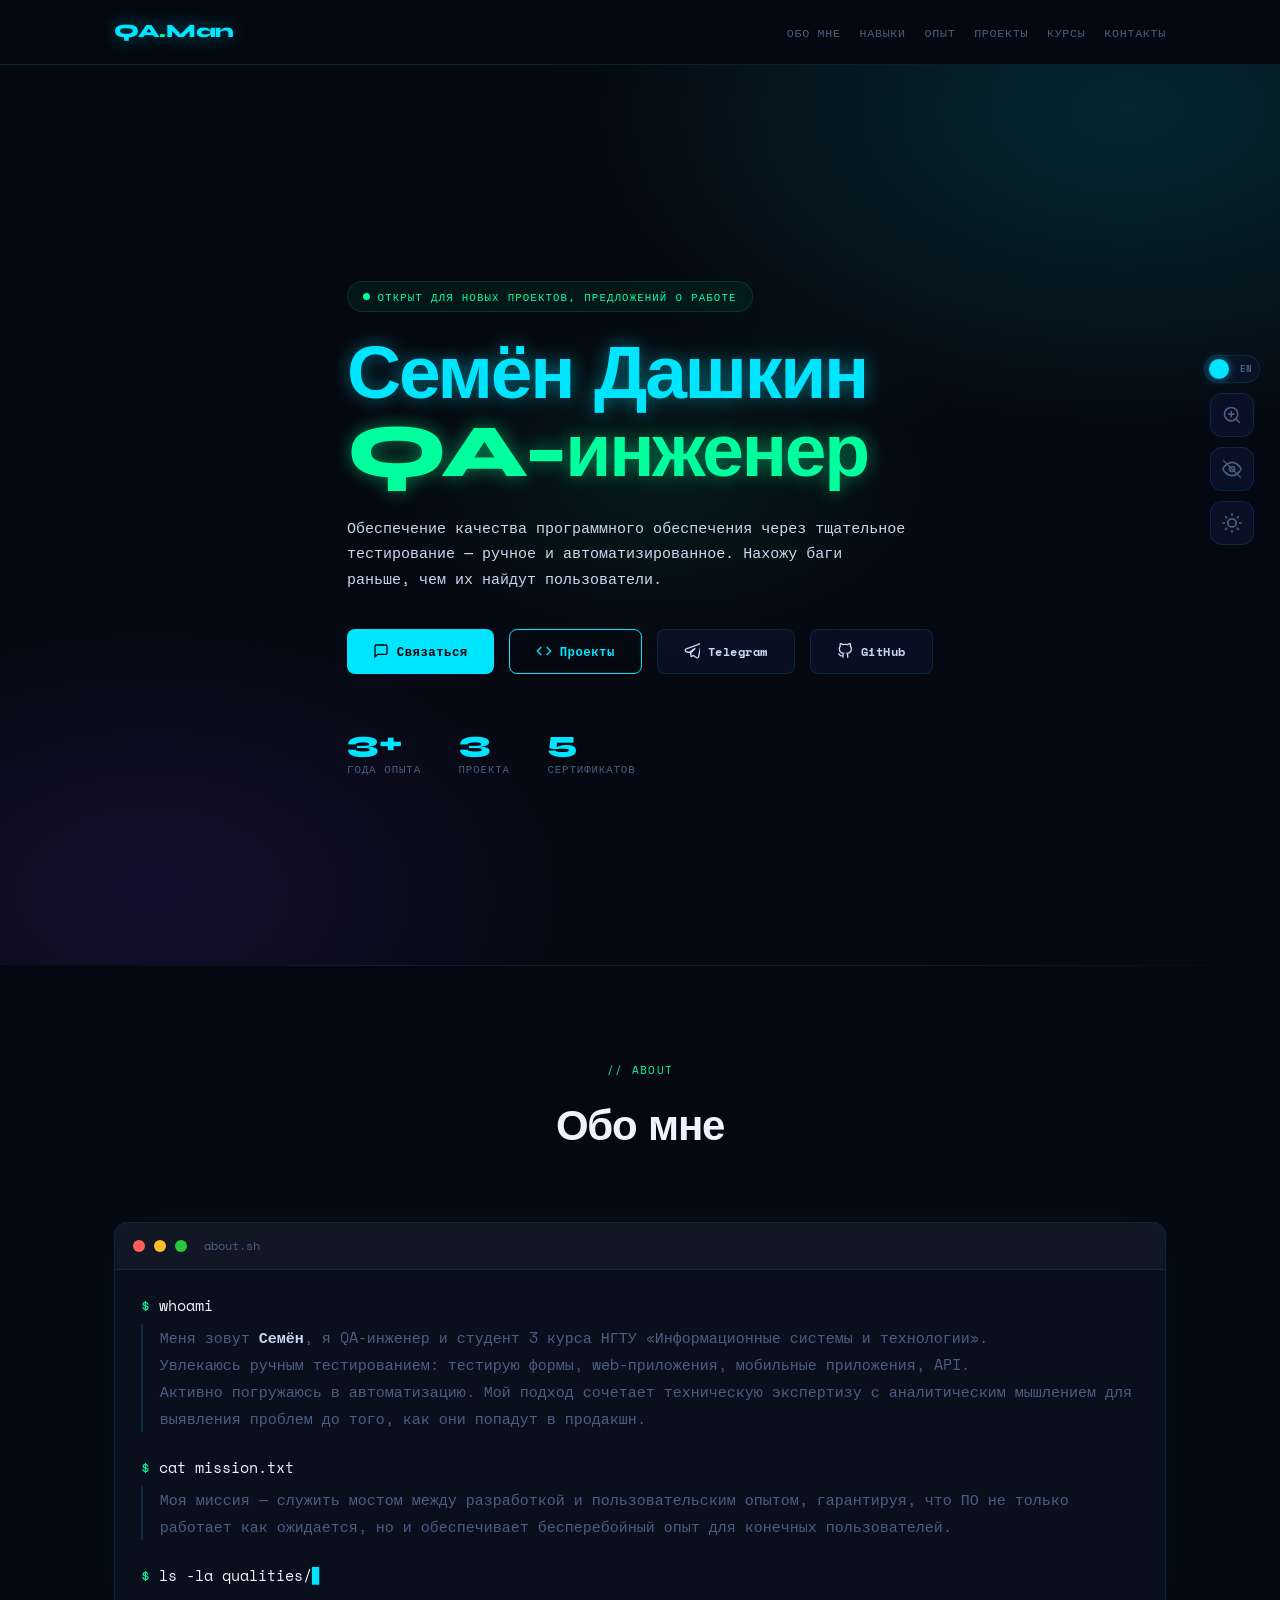
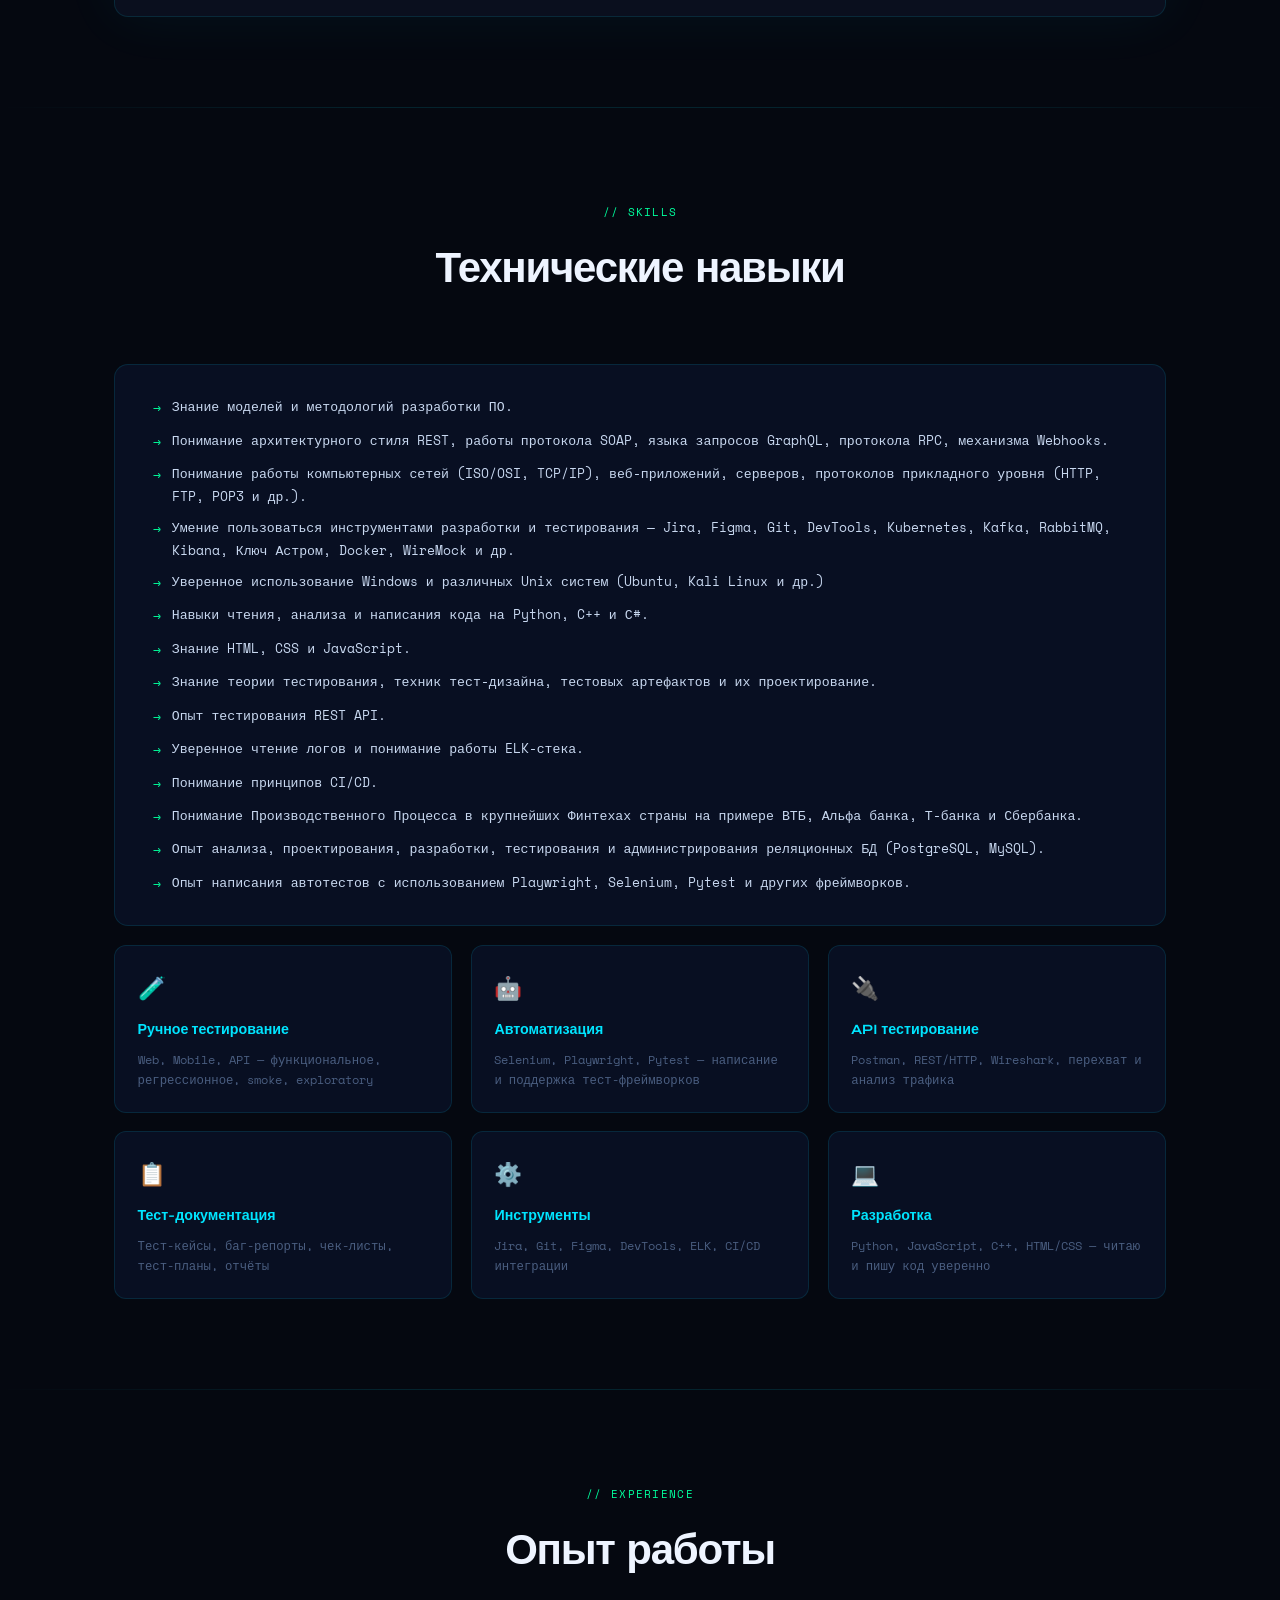
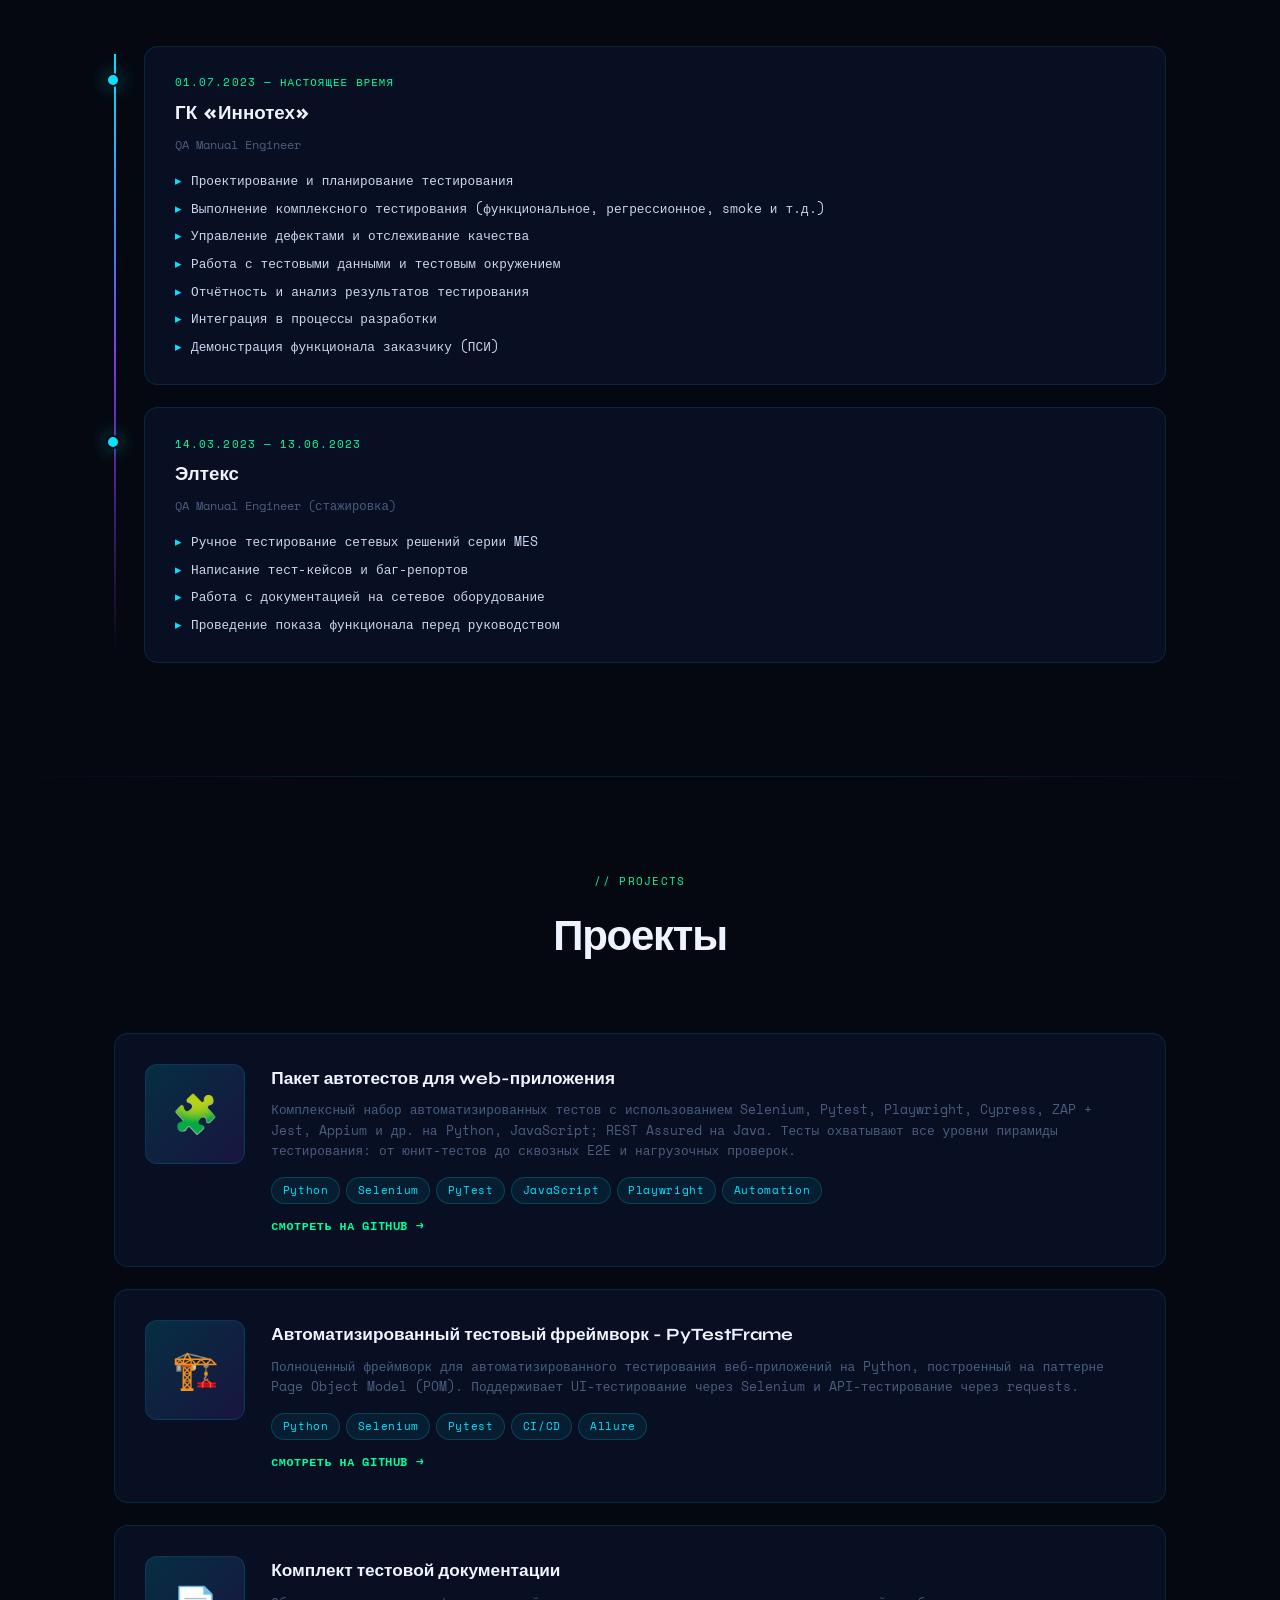
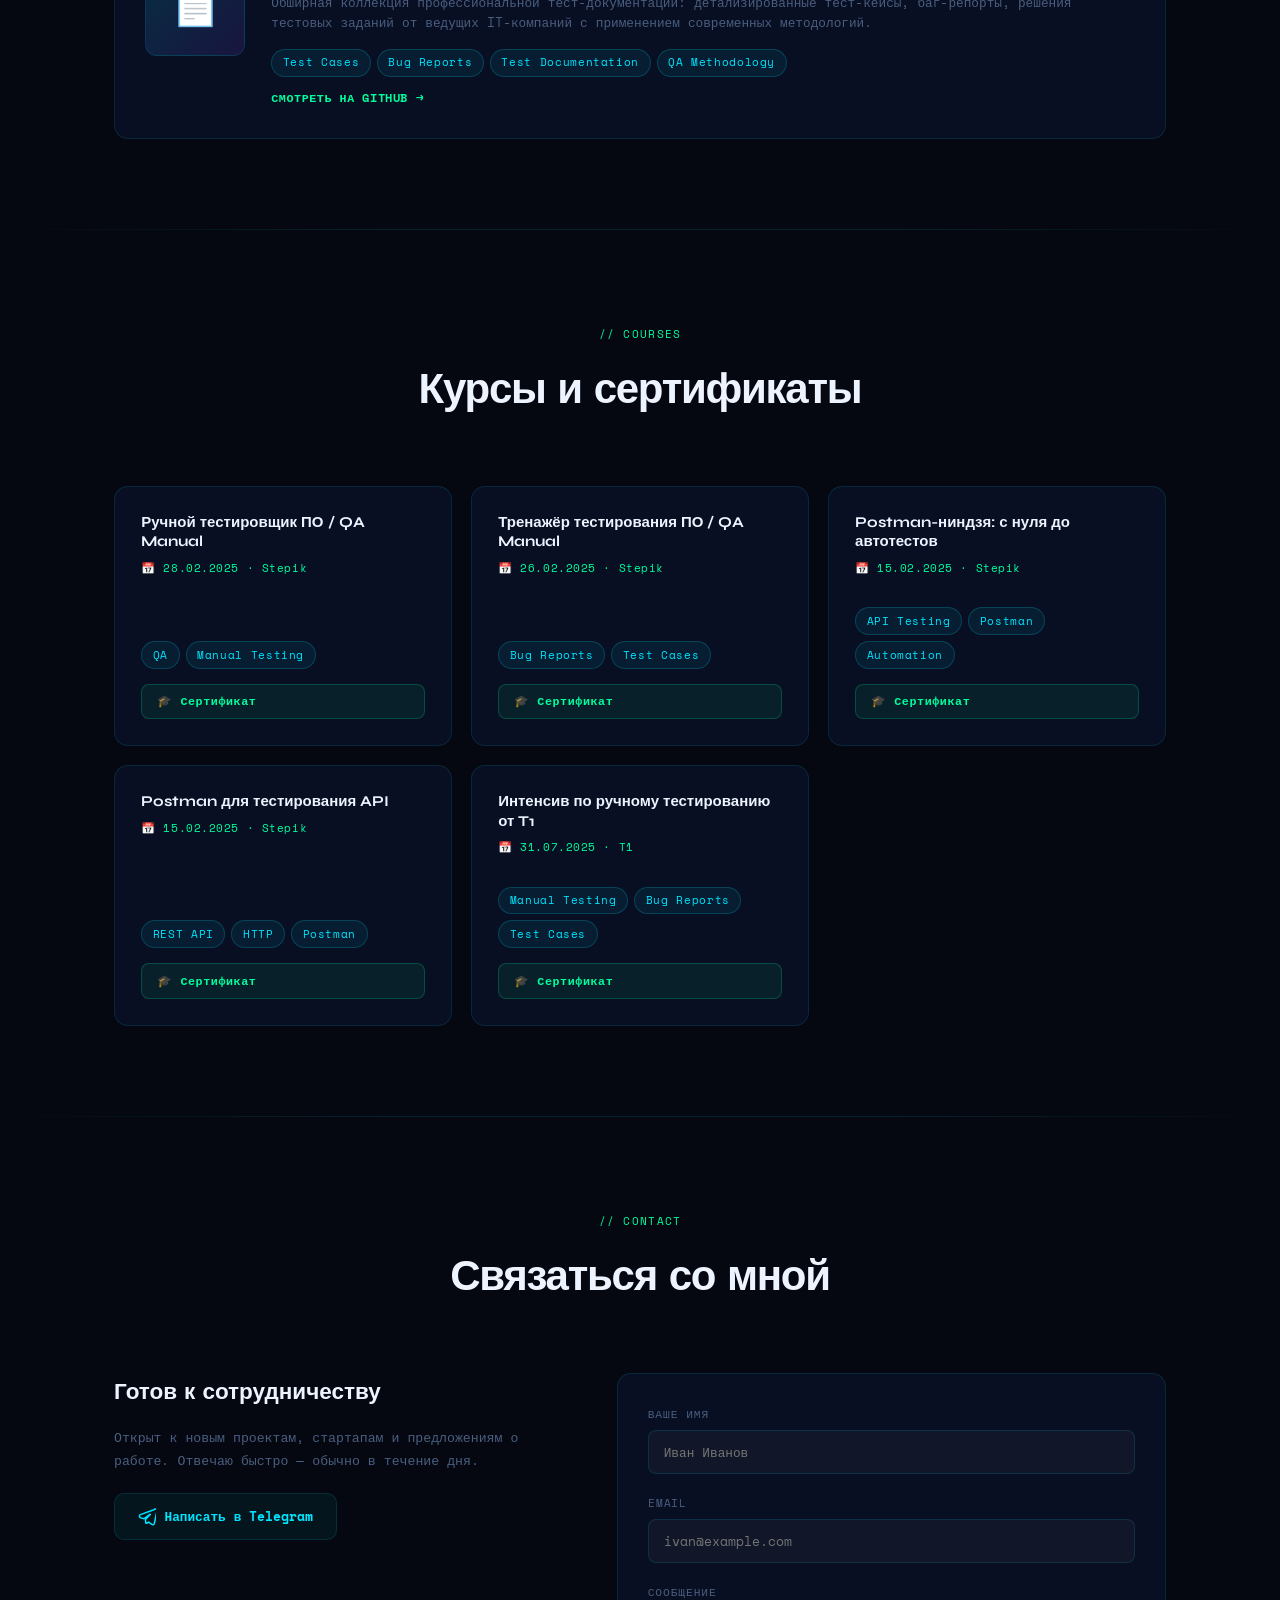
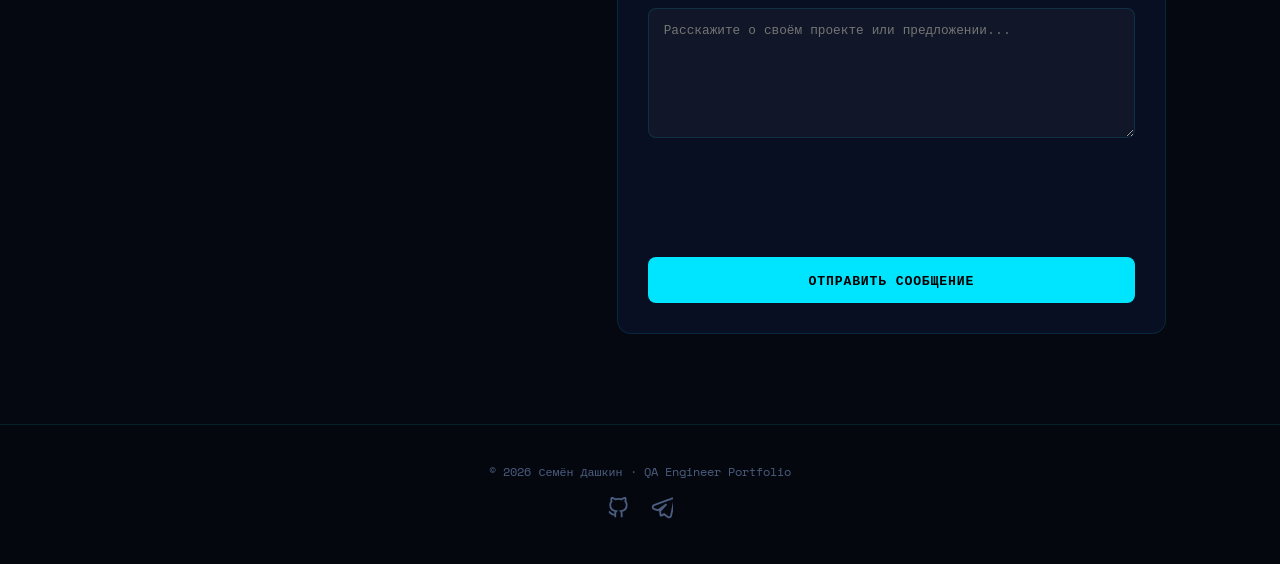
==== commit 26eb6a93: "Update index.html" ====
--- a/index.html
+++ b/index.html
@@ -6,7 +6,8 @@
 <title>QA.Man</title>
 <link rel="preconnect" href="https://fonts.googleapis.com">
 <link rel="preconnect" href="https://fonts.gstatic.com" crossorigin>
-<link href="https://fonts.googleapis.com/css2?family=Space+Mono:wght@400;700&family=Syne:wght@700;800&display=swap" rel="stylesheet">
+<link rel="preload" as="style" href="https://fonts.googleapis.com/css2?family=Space+Mono:wght@400;700&family=Syne:wght@700;800&display=swap" onload="this.onload=null;this.rel='stylesheet'">
+<noscript><link rel="stylesheet" href="https://fonts.googleapis.com/css2?family=Space+Mono:wght@400;700&family=Syne:wght@700;800&display=swap"></noscript>
 <link rel="icon" href="data:image/svg+xml,<svg xmlns=%22http://www.w3.org/2000/svg%22 viewBox=%220 0 100 100%22><text y=%22.9em%22 font-size=%2282%22>⚙️</text></svg>">
 <svg hidden aria-hidden="true" style="position:absolute;width:0;height:0;overflow:hidden">
   <defs>
@@ -17,7 +18,6 @@
     <symbol id="ic-eye-off" viewBox="0 0 24 24" fill="none" stroke="currentColor" stroke-width="2" stroke-linecap="round" stroke-linejoin="round"><path d="M1 12s4-8 11-8 11 8 11 8-4 8-11 8-11-8-11-8z"/><circle cx="12" cy="12" r="3"/><line x1="2" y1="2" x2="22" y2="22" stroke-width="1.5"/></symbol>
     <symbol id="ic-eye-on" viewBox="0 0 24 24" fill="none" stroke="currentColor" stroke-width="2" stroke-linecap="round" stroke-linejoin="round"><path d="M1 12s4-8 11-8 11 8 11 8-4 8-11 8-11-8-11-8z"/><circle cx="12" cy="12" r="3"/></symbol>
     <symbol id="ic-zoom" viewBox="0 0 24 24" fill="none" stroke="currentColor" stroke-width="2" stroke-linecap="round" stroke-linejoin="round"><circle cx="11" cy="11" r="8"/><line x1="21" y1="21" x2="16.65" y2="16.65"/><line x1="11" y1="8" x2="11" y2="14"/><line x1="8" y1="11" x2="14" y2="11"/></symbol>
-    <!-- Sun icon -->
     <symbol id="ic-sun" viewBox="0 0 24 24" fill="none" stroke="currentColor" stroke-width="2" stroke-linecap="round" stroke-linejoin="round">
       <circle cx="12" cy="12" r="5"/>
       <line x1="12" y1="1" x2="12" y2="3"/>
@@ -29,7 +29,6 @@
       <line x1="4.22" y1="19.78" x2="5.64" y2="18.36"/>
       <line x1="18.36" y1="5.64" x2="19.78" y2="4.22"/>
     </symbol>
-    <!-- Moon icon -->
     <symbol id="ic-moon" viewBox="0 0 24 24" fill="none" stroke="currentColor" stroke-width="2" stroke-linecap="round" stroke-linejoin="round">
       <path d="M21 12.79A9 9 0 1 1 11.21 3 7 7 0 0 0 21 12.79z"/>
     </symbol>
@@ -110,7 +109,6 @@
 
 
 /* COLORBLIND MODE — DARK THEME */
-/* Uses blue/orange/white palette — safe for deuteranopia, protanopia, tritanopia */
 body.cb {
   --bg:#04090f;
   --bg2:#081422;
@@ -164,7 +162,6 @@
 body.cb .btn-ghost { color:#4db8ff; border-color:#4db8ff; }
 
 /* COLORBLIND MODE — LIGHT THEME */
-/* High contrast blue/orange on white — WCAG AA compliant */
 html.lt-mode body.cb {
   --bg:#eef4ff;
   --bg2:#dce8fb;
@@ -331,14 +328,20 @@
   contain:layout style paint;
   transition:background .4s,border-color .4s;
 }
-nav{display:flex;justify-content:space-between;align-items:center;height:64px}
-.logo{font-family:var(--fh);font-size:1.25rem;font-weight:800;color:var(--primary);letter-spacing:-.02em;text-shadow:var(--glow-c)}
+nav{display:flex;justify-content:space-between;align-items:center;min-height:64px;padding:8px 0;flex-wrap:wrap;gap:8px}
+.logo{font-family:var(--fh);font-size:1.25rem;font-weight:800;color:var(--primary);letter-spacing:-.02em;text-shadow:var(--glow-c);flex-shrink:0}
 .logo span{color:var(--accent)}
-.nav-links{display:flex;gap:2rem;list-style:none}
+.nav-links{
+  display:flex;gap:1.25rem;list-style:none;
+  flex-wrap:wrap;          
+  justify-content:flex-end;
+  min-width:0;
+}
 .nav-links a{
   color:var(--muted);text-decoration:none;
-  font-size:.78rem;letter-spacing:.08em;text-transform:uppercase;
+  font-size:.78rem;letter-spacing:.06em;text-transform:uppercase;
   transition:color .25s,text-shadow .25s;
+  white-space:nowrap;      
 }
 .nav-links a:hover{color:var(--primary);text-shadow:var(--glow-c)}
 
@@ -536,7 +539,7 @@
   transition:background .2s,box-shadow .2s,transform .2s;
 }
 .btn-submit:hover{background:#33ecff;box-shadow:0 0 24px rgba(0,229,255,.5);transform:translateY(-2px)}
-.recaptcha-wrap{display:flex;justify-content:center;margin-bottom:1rem}
+.recaptcha-wrap{display:flex;justify-content:center;margin-bottom:1rem;min-height:78px}
 
 /* MISC */
 .divider{height:1px;background:linear-gradient(to right,transparent,var(--border) 30%,var(--border) 70%,transparent)}
@@ -559,7 +562,8 @@
 }
 @media(max-width:900px){.a11y-bar{right:12px}}
 @media(max-width:768px){
-  .nav-links{gap:1rem}
+  nav{flex-direction:column;align-items:flex-start;padding:8px 0 12px}
+  .nav-links{gap:.75rem;justify-content:flex-start}
   .nav-links a{font-size:.7rem}
   .hero-stats{gap:1.5rem}
   .project-card{grid-template-columns:1fr}
@@ -569,10 +573,14 @@
   .a11y-btn::after,.lang-toggle::after{right:auto;bottom:calc(100% + 10px);left:50%;transform:translateX(-50%);top:auto}
 }
 @media(max-width:480px) {
-  .nav-links { gap:.6rem; flex-wrap:wrap; justify-content:center }
+  nav{padding:8px 0 10px}
+  .nav-links{gap:.5rem}
+  .nav-links a{font-size:.65rem;letter-spacing:.04em}
   h1 { font-size:2.2rem }
   html.lt h1 { font-size:clamp(1.9rem,8vw,2.6rem) }
 }
+html.lt .nav-links a{font-size:.72rem}
+html.lt .nav-links{gap:1rem}
 </style>
 </head>
 <body>
@@ -880,6 +888,7 @@
           <span data-ru="Написать в Telegram" data-en="Message on Telegram">Написать в Telegram</span>
         </a>
       </div>
+      <!-- FIX PageSpeed #2: reCAPTCHA loaded lazily — only inject script when form is interacted with -->
       <form id="cForm" class="contact-form" action="https://formspree.io/f/mbldnvlr" method="POST">
         <div class="form-group">
           <label for="fname" data-ru="Ваше имя" data-en="Your name">Ваше имя</label>
@@ -897,8 +906,8 @@
                     data-ru-ph="Расскажите о своём проекте или предложении..."
                     data-en-ph="Tell me about your project or offer..."></textarea>
         </div>
-        <div class="recaptcha-wrap">
-          <div class="g-recaptcha" data-sitekey="6LcpYukqAAAAANHAGhEhD6kkQf4HD1zoXsKNOyqg"></div>
+        <div class="recaptcha-wrap" id="rcWrap">
+          <!-- reCAPTCHA widget injected here lazily on first form interaction -->
         </div>
         <button type="submit" class="btn-submit" data-ru="Отправить сообщение" data-en="Send Message">Отправить сообщение</button>
       </form>
@@ -921,7 +930,6 @@
   </div>
 </footer>
 
-<script src="https://www.google.com/recaptcha/api.js" async defer></script>
 <script>
 (function(){
 'use strict';
@@ -1022,8 +1030,25 @@
   bTheme.setAttribute('aria-pressed', String(isLight));
 });
 
-/* Contact form */
-const cForm=document.getElementById('cForm');
+let rcLoaded = false;
+function loadRecaptcha(){
+  if(rcLoaded) return;
+  rcLoaded = true;
+  const wrap = document.getElementById('rcWrap');
+  const widgetDiv = document.createElement('div');
+  widgetDiv.className = 'g-recaptcha';
+  widgetDiv.setAttribute('data-sitekey','6LcpYukqAAAAANHAGhEhD6kkQf4HD1zoXsKNOyqg');
+  wrap.appendChild(widgetDiv);
+  const s = document.createElement('script');
+  s.src = 'https://www.google.com/recaptcha/api.js';
+  s.async = true; s.defer = true;
+  document.head.appendChild(s);
+}
+const cForm = document.getElementById('cForm');
+cForm.addEventListener('focusin', loadRecaptcha, {once:true});
+cForm.addEventListener('click', loadRecaptcha, {once:true});
+
+/* Contact form submit */
 cForm.addEventListener('submit',function(e){
   e.preventDefault();
   const n=cForm.elements.name,em=cForm.elements.email,msg=cForm.elements.message;
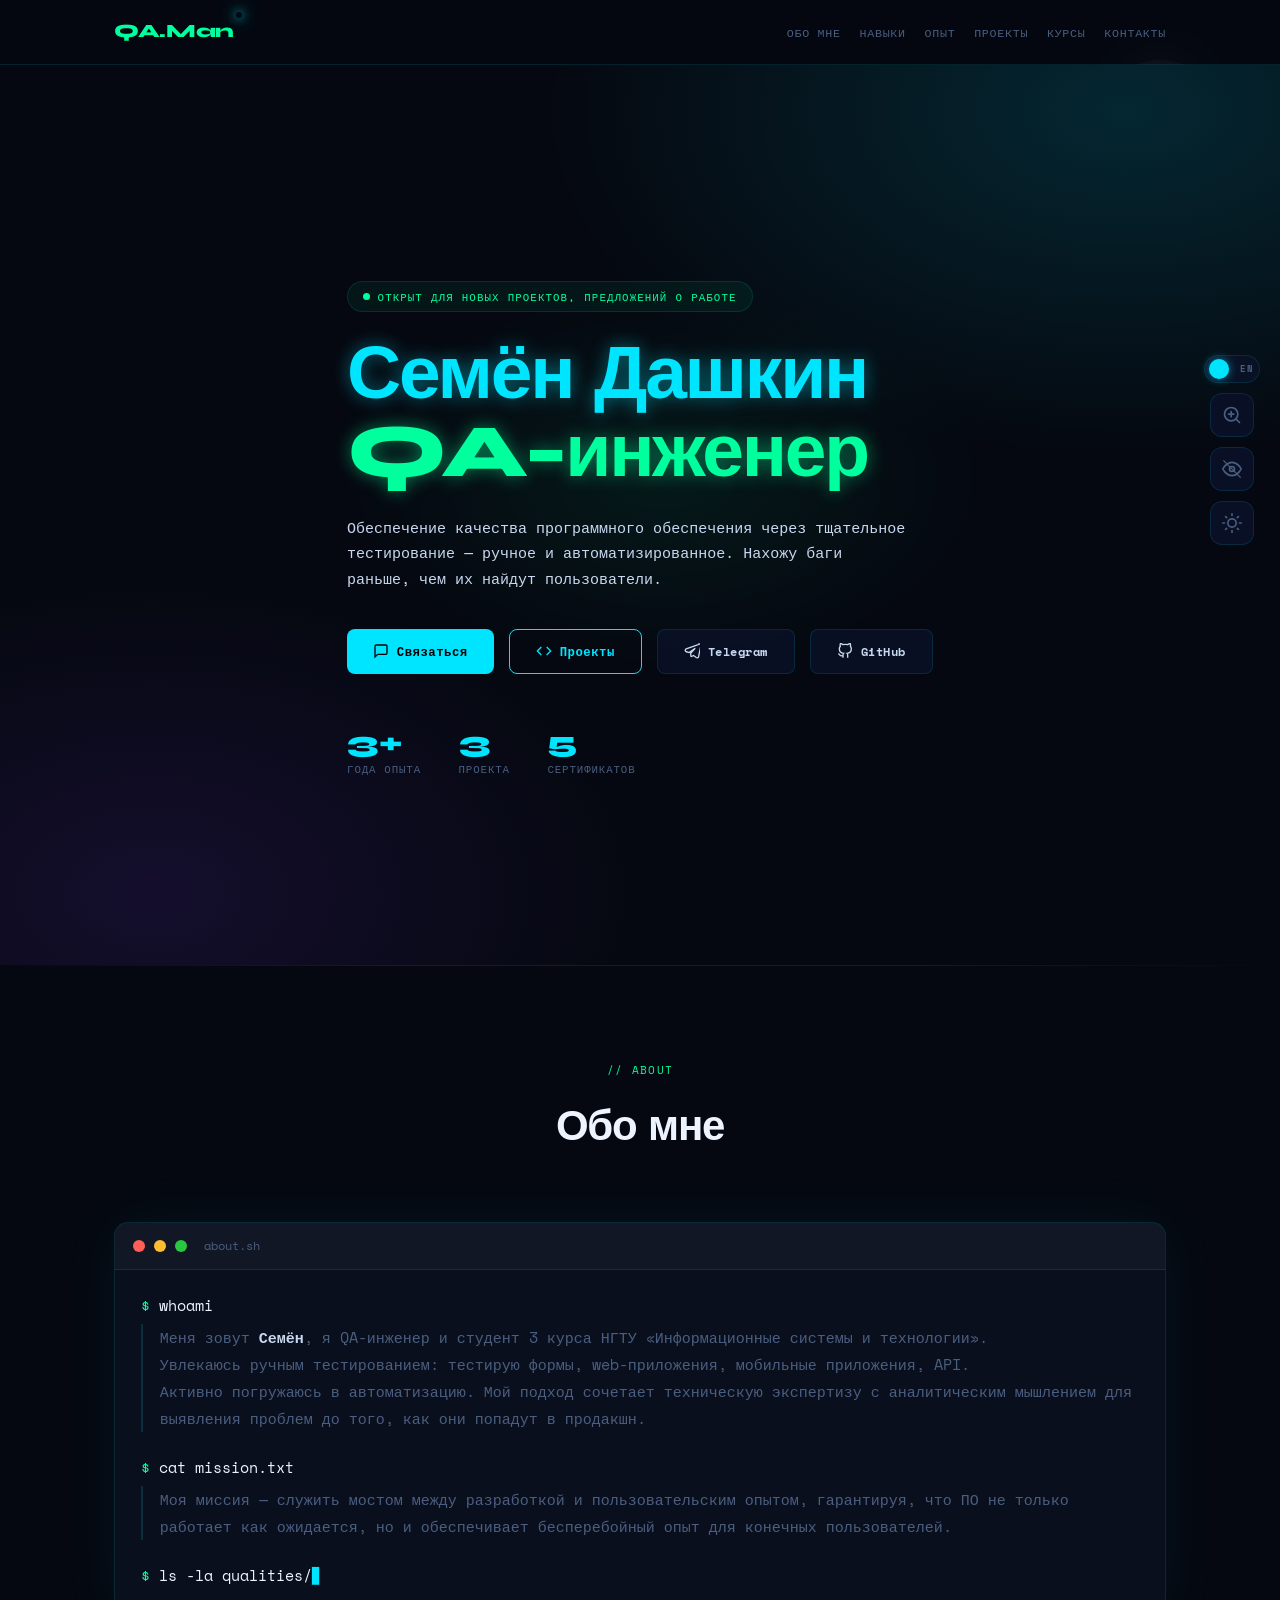
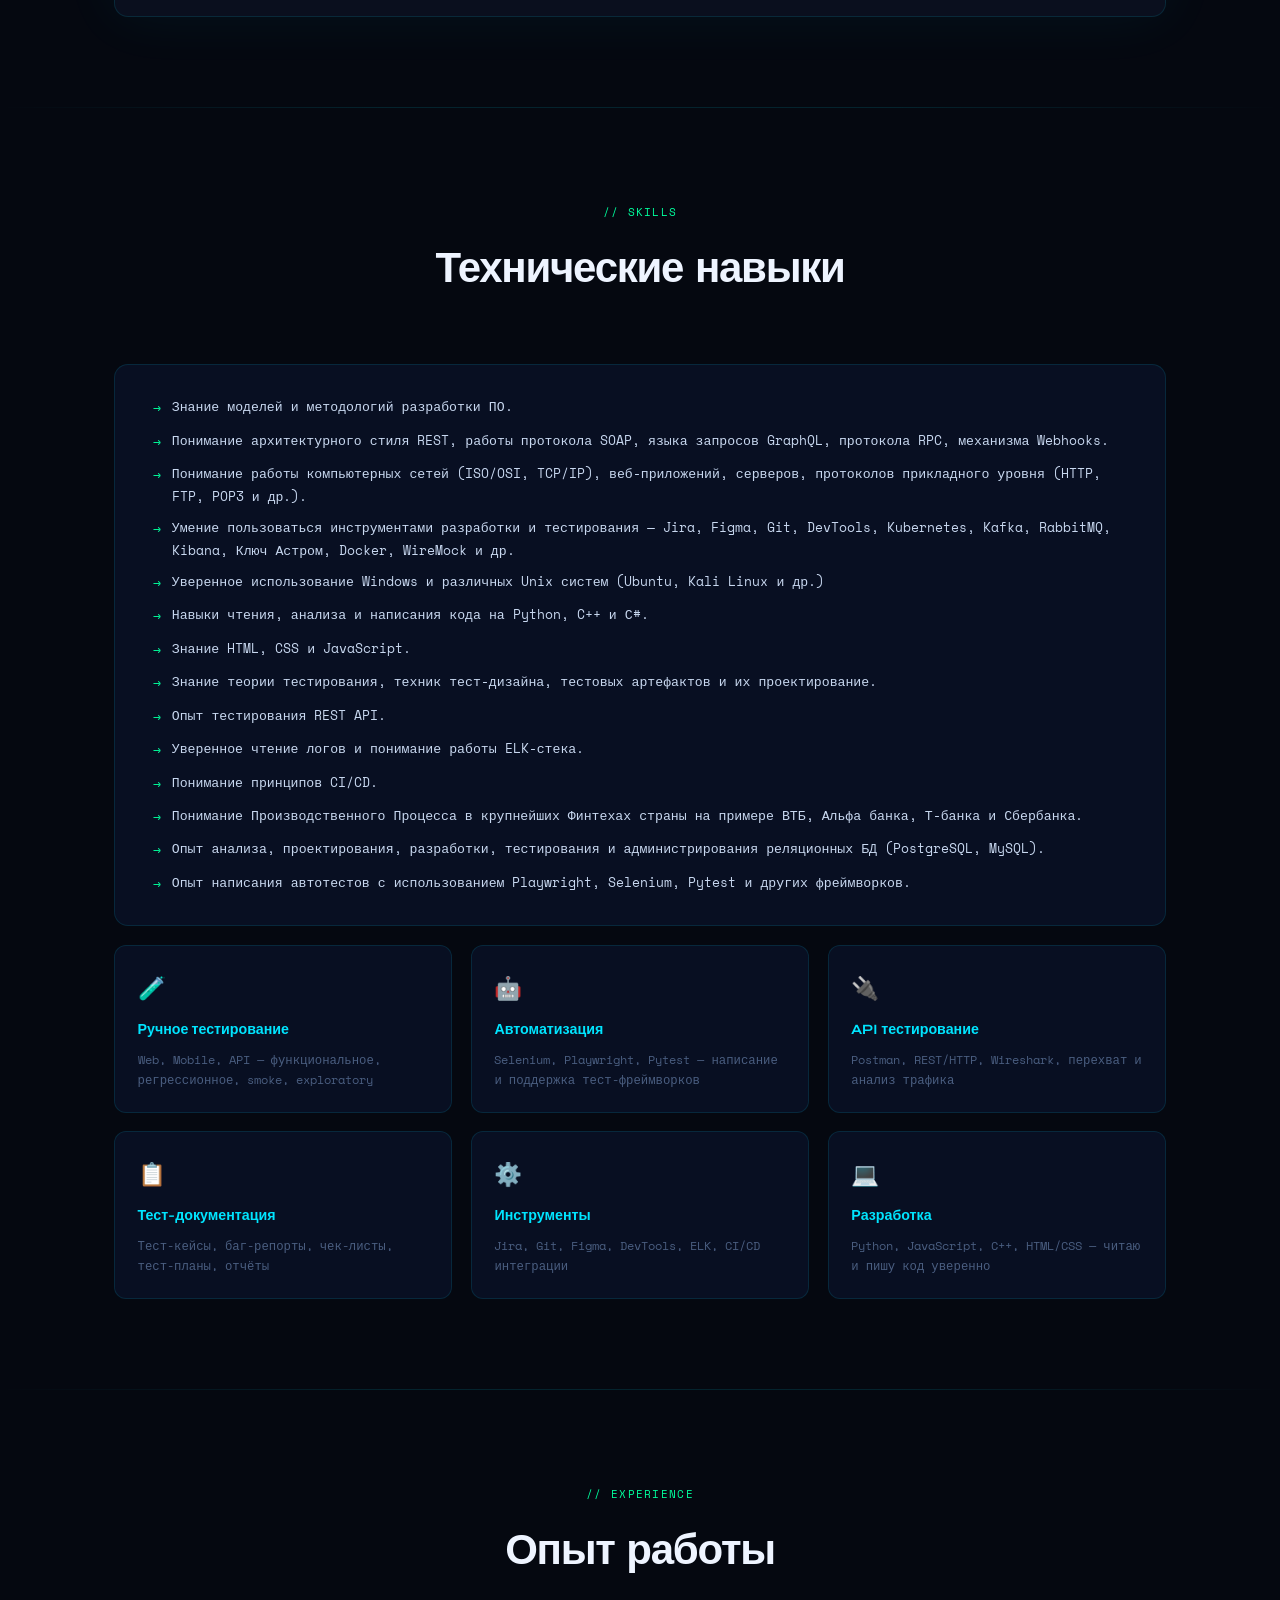
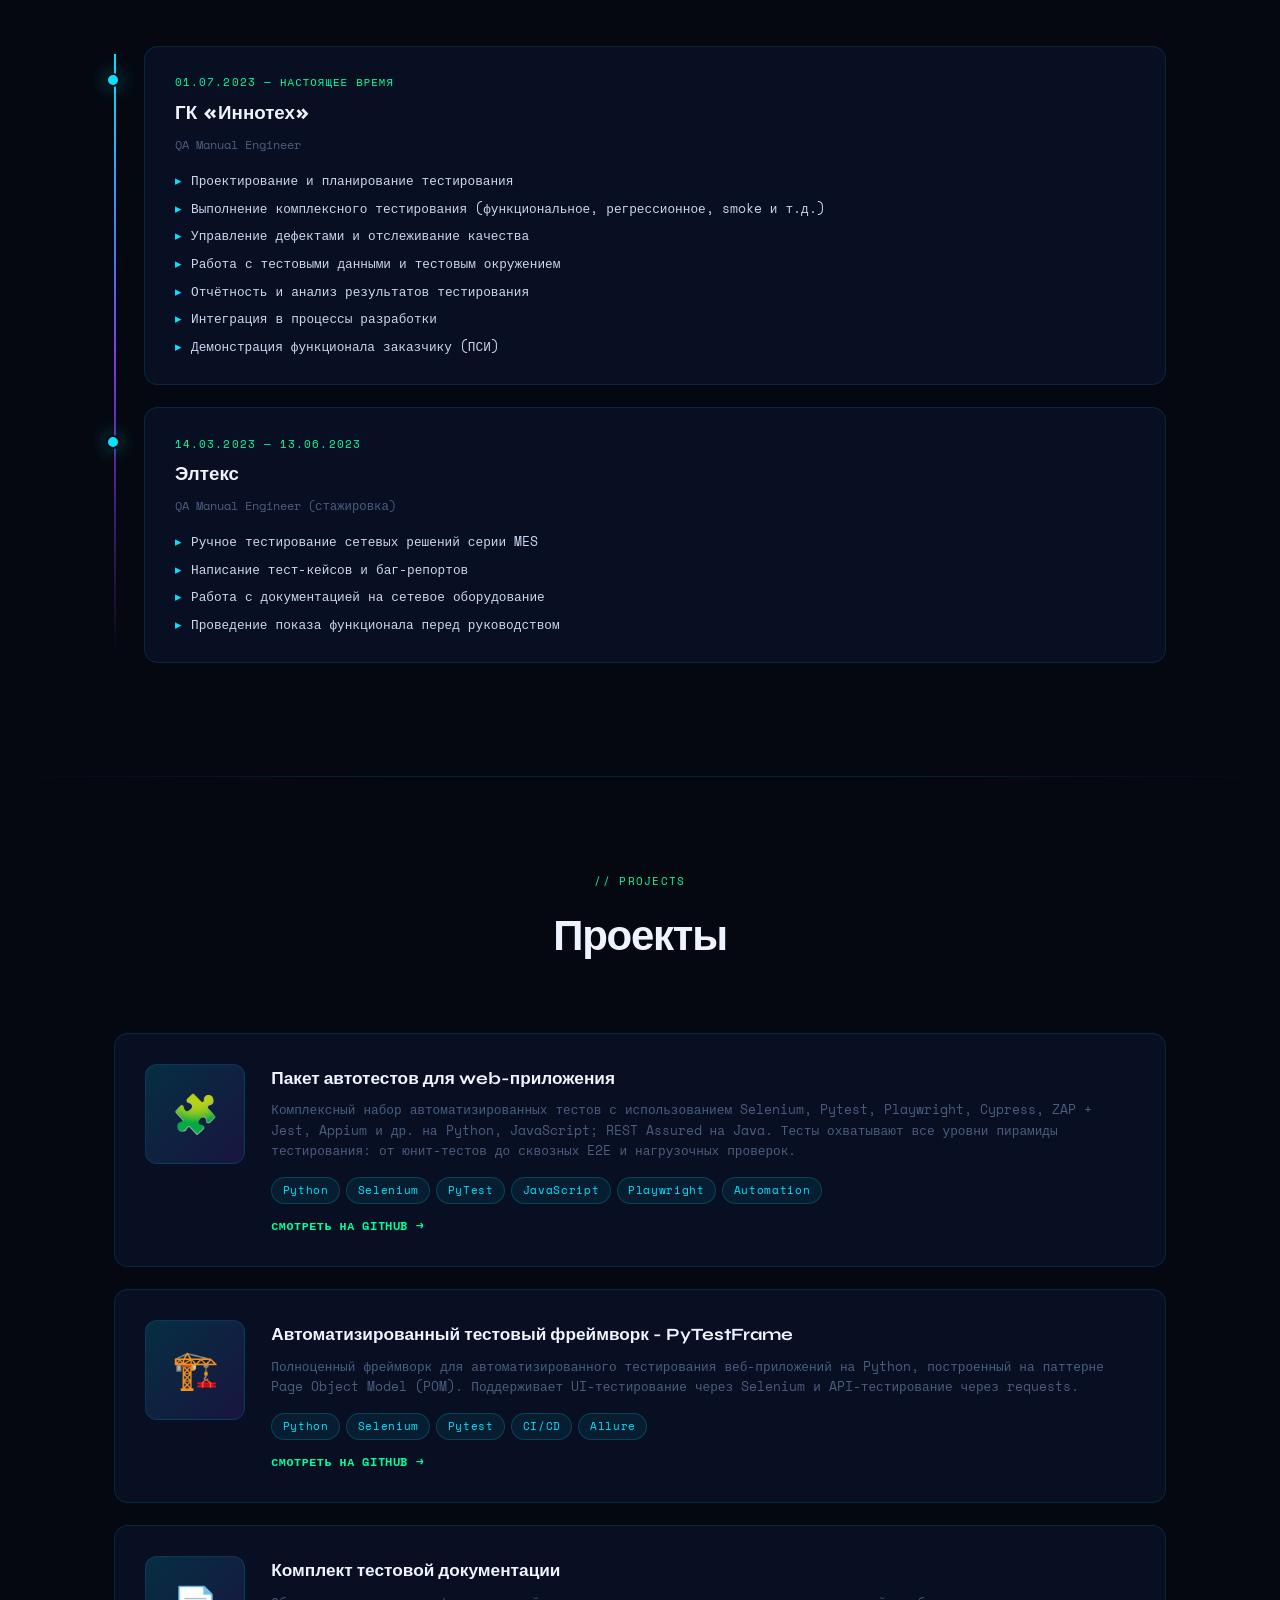
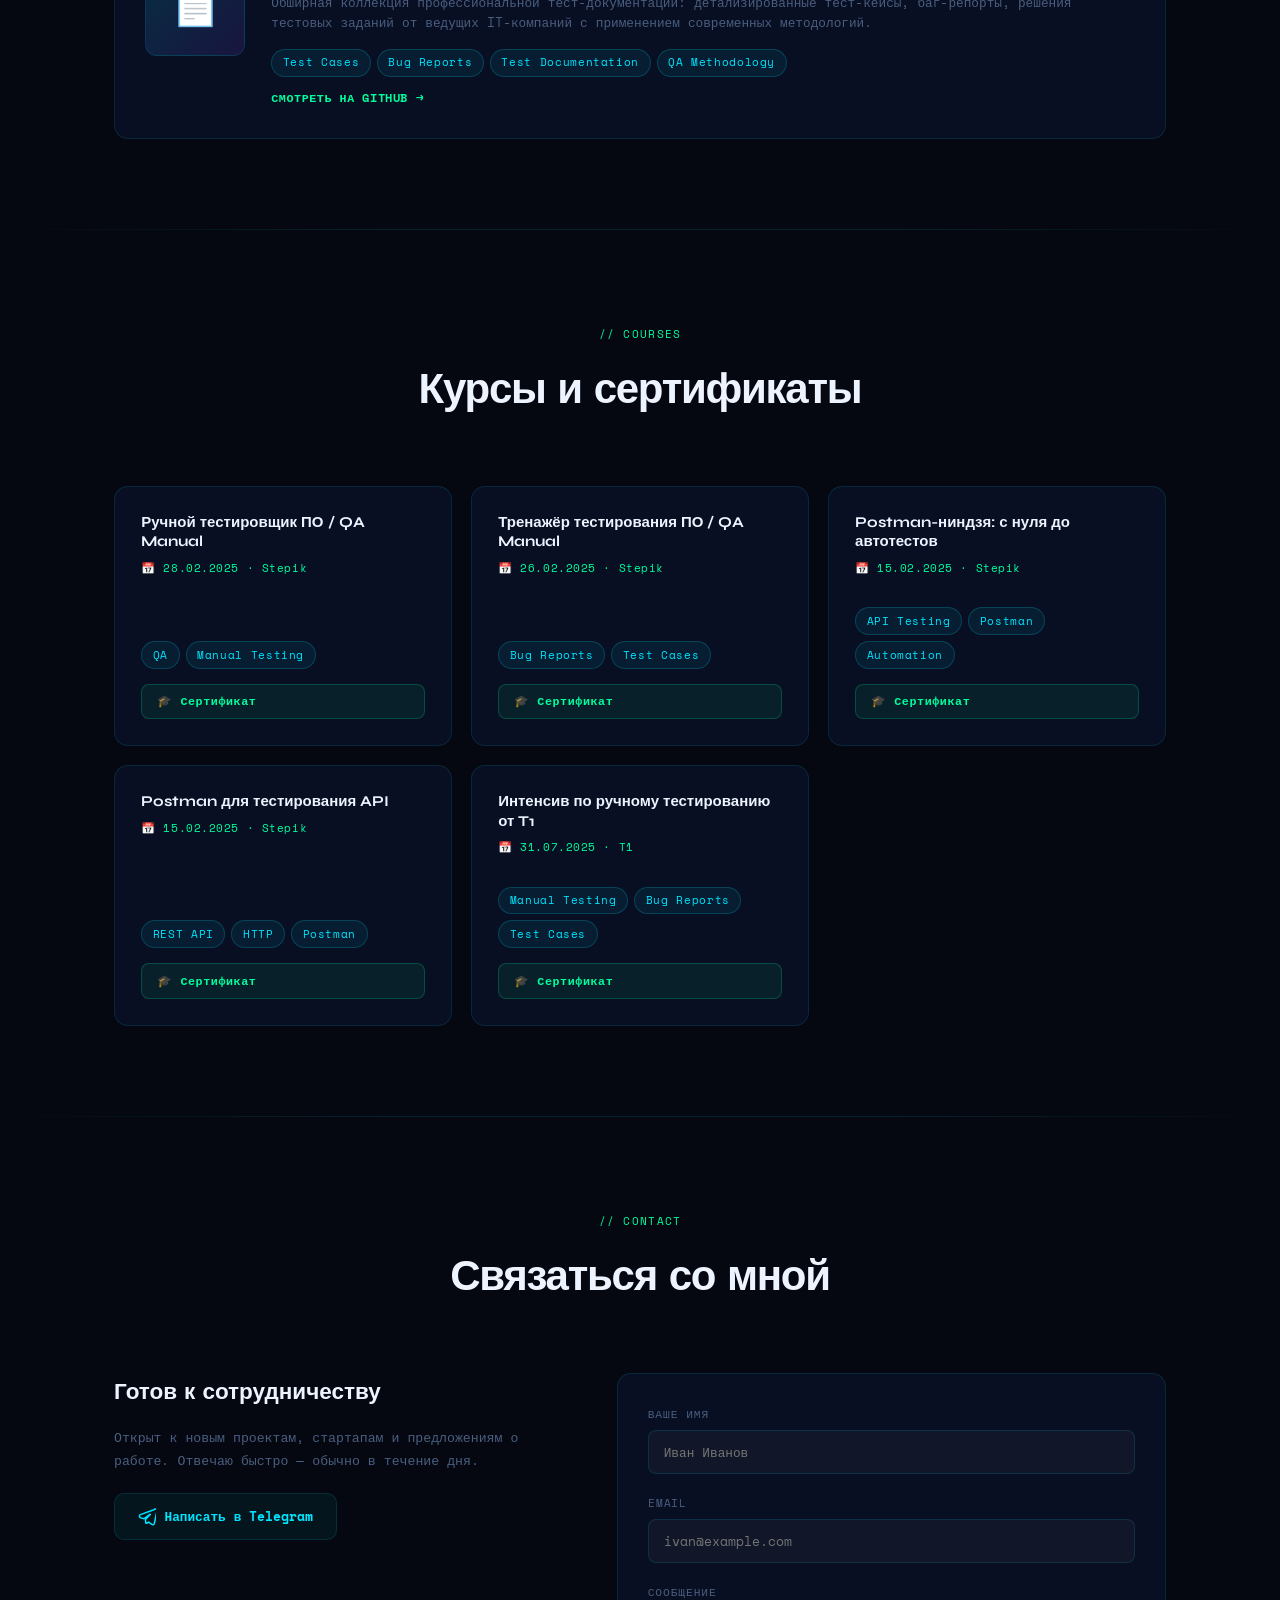
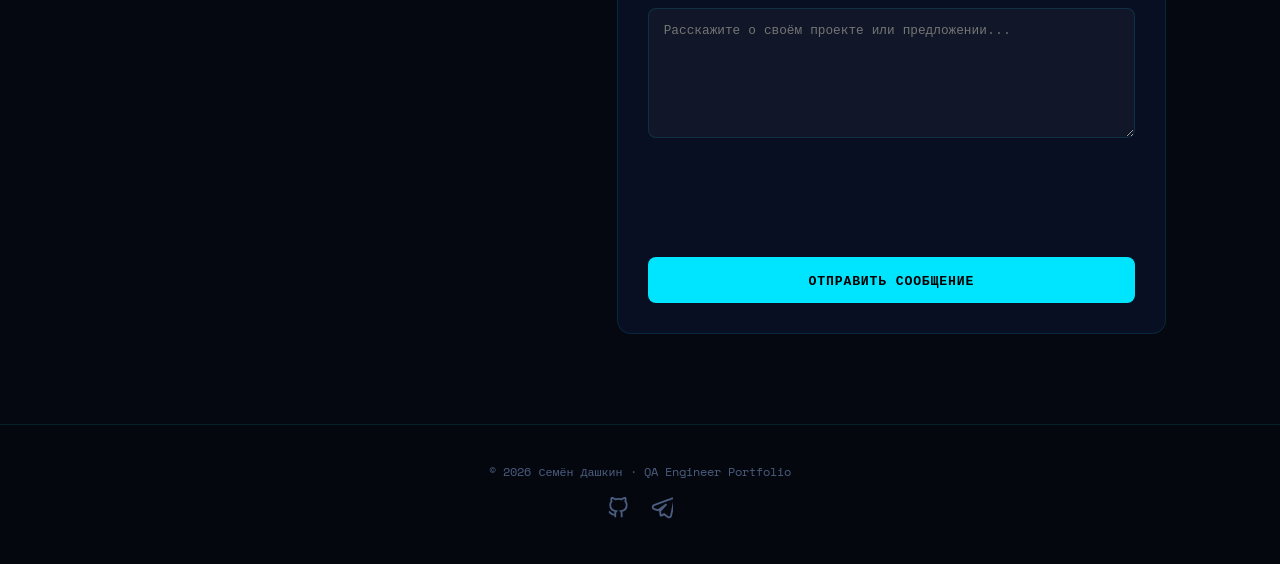
==== commit ccaa040d: "Update index.html" ====
--- a/index.html
+++ b/index.html
@@ -3,11 +3,13 @@
 <head>
 <meta charset="UTF-8">
 <meta name="viewport" content="width=device-width,initial-scale=1">
-<title>QA.Man</title>
+<title>QA.Man — Семён Дашкин</title>
 <link rel="preconnect" href="https://fonts.googleapis.com">
 <link rel="preconnect" href="https://fonts.gstatic.com" crossorigin>
 <link rel="preload" as="style" href="https://fonts.googleapis.com/css2?family=Space+Mono:wght@400;700&family=Syne:wght@700;800&display=swap" onload="this.onload=null;this.rel='stylesheet'">
 <noscript><link rel="stylesheet" href="https://fonts.googleapis.com/css2?family=Space+Mono:wght@400;700&family=Syne:wght@700;800&display=swap"></noscript>
+<link rel="stylesheet" href="CSS/style.css">
+<link rel="stylesheet" href="CSS/effects.css">
 <link rel="icon" href="data:image/svg+xml,<svg xmlns=%22http://www.w3.org/2000/svg%22 viewBox=%220 0 100 100%22><text y=%22.9em%22 font-size=%2282%22>⚙️</text></svg>">
 <svg hidden aria-hidden="true" style="position:absolute;width:0;height:0;overflow:hidden">
   <defs>
@@ -20,577 +22,25 @@
     <symbol id="ic-zoom" viewBox="0 0 24 24" fill="none" stroke="currentColor" stroke-width="2" stroke-linecap="round" stroke-linejoin="round"><circle cx="11" cy="11" r="8"/><line x1="21" y1="21" x2="16.65" y2="16.65"/><line x1="11" y1="8" x2="11" y2="14"/><line x1="8" y1="11" x2="14" y2="11"/></symbol>
     <symbol id="ic-sun" viewBox="0 0 24 24" fill="none" stroke="currentColor" stroke-width="2" stroke-linecap="round" stroke-linejoin="round">
       <circle cx="12" cy="12" r="5"/>
-      <line x1="12" y1="1" x2="12" y2="3"/>
-      <line x1="12" y1="21" x2="12" y2="23"/>
-      <line x1="4.22" y1="4.22" x2="5.64" y2="5.64"/>
-      <line x1="18.36" y1="18.36" x2="19.78" y2="19.78"/>
-      <line x1="1" y1="12" x2="3" y2="12"/>
-      <line x1="21" y1="12" x2="23" y2="12"/>
-      <line x1="4.22" y1="19.78" x2="5.64" y2="18.36"/>
-      <line x1="18.36" y1="5.64" x2="19.78" y2="4.22"/>
+      <line x1="12" y1="1" x2="12" y2="3"/><line x1="12" y1="21" x2="12" y2="23"/>
+      <line x1="4.22" y1="4.22" x2="5.64" y2="5.64"/><line x1="18.36" y1="18.36" x2="19.78" y2="19.78"/>
+      <line x1="1" y1="12" x2="3" y2="12"/><line x1="21" y1="12" x2="23" y2="12"/>
+      <line x1="4.22" y1="19.78" x2="5.64" y2="18.36"/><line x1="18.36" y1="5.64" x2="19.78" y2="4.22"/>
     </symbol>
-    <symbol id="ic-moon" viewBox="0 0 24 24" fill="none" stroke="currentColor" stroke-width="2" stroke-linecap="round" stroke-linejoin="round">
-      <path d="M21 12.79A9 9 0 1 1 11.21 3 7 7 0 0 0 21 12.79z"/>
-    </symbol>
+    <symbol id="ic-moon" viewBox="0 0 24 24" fill="none" stroke="currentColor" stroke-width="2" stroke-linecap="round" stroke-linejoin="round"><path d="M21 12.79A9 9 0 1 1 11.21 3 7 7 0 0 0 21 12.79z"/></symbol>
   </defs>
 </svg>
-<style>
-:root{
-  --bg:#050810;--bg2:#0a0f1e;
-  --panel:rgba(10,18,40,.75);
-  --border:rgba(0,230,255,.12);
-  --primary:#00e5ff;--secondary:#7c3aed;--accent:#00ff9d;
-  --text:#c8d8f0;--muted:#4a5e80;--white:#eef4ff;
-  --glow-c:0 0 18px rgba(0,229,255,.45);
-  --glow-g:0 0 18px rgba(0,255,157,.45);
-  --fh:'Syne',sans-serif;--fm:'Space Mono',monospace;
-  font-size:15px;
-}
-
-/* LIGHT THEME */
-.lt-mode {
-  --bg:#f0f4ff;
-  --bg2:#e4eaf8;
-  --panel:rgba(255,255,255,.85);
-  --border:rgba(0,100,200,.15);
-  --primary:#0077cc;
-  --secondary:#6d28d9;
-  --accent:#059669;
-  --text:#2a3a5c;
-  --muted:#7a8aaa;
-  --white:#0a1628;
-  --glow-c:0 0 18px rgba(0,119,204,.35);
-  --glow-g:0 0 18px rgba(5,150,105,.35);
-}
-.lt-mode body::before {
-  background-image:
-    linear-gradient(rgba(0,100,200,.04) 1px,transparent 1px),
-    linear-gradient(90deg,rgba(0,100,200,.04) 1px,transparent 1px);
-  opacity:.5;
-}
-.lt-mode header { background:rgba(240,244,255,.95); }
-.lt-mode footer { background:rgba(220,228,248,.7); }
-.lt-mode .hero {
-  background:
-    radial-gradient(ellipse 65% 55% at 88% 5%, rgba(0,119,204,.12) 0%,transparent 70%),
-    radial-gradient(ellipse 55% 50% at 12% 92%,rgba(109,40,217,.1) 0%,transparent 70%),
-    radial-gradient(ellipse 38% 32% at 52% 46%,rgba(5,150,105,.07) 0%,transparent 65%),
-    var(--bg);
-}
-.lt-mode .terminal { background:#e8edf8; }
-.lt-mode .form-control { background:rgba(0,0,0,.04); color:var(--white); }
-.lt-mode .tag { background:rgba(0,119,204,.1); border-color:rgba(0,119,204,.25); }
-.lt-mode .a11y-btn { background:rgba(230,236,255,.92); }
-.lt-mode .lang-toggle { background:rgba(230,236,255,.92); }
-.lt-mode .btn-tg { background:rgba(200,210,240,.5); }
-.lt-mode .a11y-btn::after, .lt-mode .lang-toggle::after { background:rgba(220,228,248,.97); }
-
-/* Theme button styles */
-#bTheme { overflow: visible; }
-#bTheme .ic-sun,
-#bTheme .ic-moon {
-  position: absolute;
-  transition: opacity .3s ease, transform .4s cubic-bezier(.34,1.56,.64,1);
-  width: 20px; height: 20px;
-}
-#bTheme .ic-sun  { opacity: 1; transform: rotate(0deg) scale(1); }
-#bTheme .ic-moon { opacity: 0; transform: rotate(-90deg) scale(0.6); }
-
-.lt-mode #bTheme .ic-sun  { opacity: 0; transform: rotate(90deg) scale(0.6); }
-.lt-mode #bTheme .ic-moon { opacity: 1; transform: rotate(0deg) scale(1); }
-
-#bTheme:hover { border-color: #fbbf24; color: #fbbf24; box-shadow: 0 0 18px rgba(251,191,36,.4); }
-#bTheme.on {
-  background: rgba(255,220,50,.1);
-  border-color: #fbbf24;
-  color: #fbbf24;
-  box-shadow: 0 0 18px rgba(251,191,36,.4);
-}
-
-
-/* COLORBLIND MODE — DARK THEME */
-body.cb {
-  --bg:#04090f;
-  --bg2:#081422;
-  --panel:rgba(8,20,36,.88);
-  --border:rgba(0,119,187,.3);
-  --primary:#4db8ff;
-  --secondary:#cc3311;
-  --accent:#ff9933;
-  --text:#ddeeff;
-  --muted:#6688aa;
-  --white:#f0f8ff;
-  --glow-c:0 0 18px rgba(77,184,255,.55);
-  --glow-g:0 0 18px rgba(255,153,51,.55);
-  background:var(--bg);
-  color:var(--text);
-}
-body.cb .hero {
-  background:
-    radial-gradient(ellipse 65% 55% at 88% 5%, rgba(77,184,255,.18) 0%,transparent 70%),
-    radial-gradient(ellipse 55% 50% at 12% 92%,rgba(204,51,17,.15) 0%,transparent 70%),
-    radial-gradient(ellipse 38% 32% at 52% 46%,rgba(255,153,51,.1) 0%,transparent 65%),
-    var(--bg);
-}
-body.cb .timeline::before { background:linear-gradient(to bottom,#4db8ff,#cc3311,transparent); }
-body.cb .timeline-item::before { background:#4db8ff; box-shadow:0 0 18px rgba(77,184,255,.55); }
-body.cb .dot-r{background:#cc3311} body.cb .dot-y{background:#ff9933} body.cb .dot-g{background:#4db8ff}
-body.cb .t-out { border-left-color:rgba(77,184,255,.3); }
-body.cb .tag { background:rgba(77,184,255,.12); border-color:rgba(77,184,255,.3); color:#4db8ff; }
-body.cb .skill-list li { color:#ddeeff; }
-body.cb .skill-list li::before { color:#ff9933; }
-body.cb .tl-list li::before { color:#4db8ff; }
-body.cb .section-tag { color:#ff9933; }
-body.cb .hero-badge { color:#ff9933; border-color:rgba(255,153,51,.3); }
-body.cb .hero-badge::before { background:#ff9933; }
-body.cb .tl-date { color:#ff9933; }
-body.cb .course-date { color:#ff9933; }
-body.cb .stat-num { color:#4db8ff; }
-body.cb .logo { color:#4db8ff; }
-body.cb .logo span { color:#ff9933; }
-body.cb .t-cmd::before { color:#ff9933; }
-body.cb .t-cursor::after { color:#4db8ff; }
-body.cb .card h3 { color:#4db8ff; }
-body.cb .project-body h3 { color:#f0f8ff; }
-body.cb .course-card h3 { color:#f0f8ff; }
-body.cb .tl-company { color:#f0f8ff; }
-body.cb .project-link { color:#ff9933; }
-body.cb .course-cert { color:#ff9933; border-color:rgba(255,153,51,.3); background:rgba(255,153,51,.08); }
-body.cb .course-cert:hover { background:rgba(255,153,51,.2); }
-body.cb .contact-link { color:#4db8ff; }
-body.cb .btn-primary { background:#4db8ff; color:#04090f; }
-body.cb .btn-ghost { color:#4db8ff; border-color:#4db8ff; }
-
-/* COLORBLIND MODE — LIGHT THEME */
-html.lt-mode body.cb {
-  --bg:#eef4ff;
-  --bg2:#dce8fb;
-  --panel:rgba(255,255,255,.95);
-  --border:rgba(0,90,180,.25);
-  --primary:#005baa;
-  --secondary:#992200;
-  --accent:#cc6600;
-  --text:#0a1e38;
-  --muted:#445577;
-  --white:#0a1e38;
-  --glow-c:0 0 18px rgba(0,91,170,.35);
-  --glow-g:0 0 18px rgba(204,102,0,.35);
-  background:var(--bg);
-  color:var(--text);
-}
-html.lt-mode body.cb .hero {
-  background:
-    radial-gradient(ellipse 65% 55% at 88% 5%, rgba(0,91,170,.12) 0%,transparent 70%),
-    radial-gradient(ellipse 55% 50% at 12% 92%,rgba(153,34,0,.1) 0%,transparent 70%),
-    radial-gradient(ellipse 38% 32% at 52% 46%,rgba(204,102,0,.07) 0%,transparent 65%),
-    var(--bg);
-}
-html.lt-mode body.cb .terminal { background:#d8e8fa; }
-html.lt-mode body.cb .timeline::before { background:linear-gradient(to bottom,#005baa,#992200,transparent); }
-html.lt-mode body.cb .timeline-item::before { background:#005baa; box-shadow:0 0 14px rgba(0,91,170,.4); }
-html.lt-mode body.cb .dot-r{background:#992200} html.lt-mode body.cb .dot-y{background:#cc6600} html.lt-mode body.cb .dot-g{background:#005baa}
-html.lt-mode body.cb .tag { background:rgba(0,91,170,.12); border-color:rgba(0,91,170,.3); color:#005baa; }
-html.lt-mode body.cb .skill-list li { color:#0a1e38; }
-html.lt-mode body.cb .skill-list li::before { color:#cc6600; }
-html.lt-mode body.cb .tl-list li { color:#0a1e38; }
-html.lt-mode body.cb .tl-list li::before { color:#005baa; }
-html.lt-mode body.cb .section-tag { color:#cc6600; }
-html.lt-mode body.cb .hero-badge { color:#cc6600; border-color:rgba(204,102,0,.3); background:rgba(204,102,0,.06); }
-html.lt-mode body.cb .hero-badge::before { background:#cc6600; }
-html.lt-mode body.cb .tl-date { color:#cc6600; }
-html.lt-mode body.cb .course-date { color:#cc6600; }
-html.lt-mode body.cb .stat-num { color:#005baa; }
-html.lt-mode body.cb .logo { color:#005baa; }
-html.lt-mode body.cb .logo span { color:#cc6600; }
-html.lt-mode body.cb .t-cmd::before { color:#cc6600; }
-html.lt-mode body.cb .t-cmd { color:#0a1e38; }
-html.lt-mode body.cb .t-out { color:#334466; border-left-color:rgba(0,91,170,.3); }
-html.lt-mode body.cb .t-out strong { color:#0a1e38; }
-html.lt-mode body.cb .t-cursor::after { color:#005baa; }
-html.lt-mode body.cb .card h3 { color:#005baa; }
-html.lt-mode body.cb .card p { color:#334466; }
-html.lt-mode body.cb .project-body h3 { color:#0a1e38; }
-html.lt-mode body.cb .project-body p { color:#334466; }
-html.lt-mode body.cb .course-card h3 { color:#0a1e38; }
-html.lt-mode body.cb .tl-company { color:#0a1e38; }
-html.lt-mode body.cb .tl-role { color:#445577; }
-html.lt-mode body.cb .project-link { color:#cc6600; }
-html.lt-mode body.cb .course-cert { color:#cc6600; border-color:rgba(204,102,0,.4); background:rgba(204,102,0,.08); }
-html.lt-mode body.cb .contact-link { color:#005baa; }
-html.lt-mode body.cb .btn-primary { background:#005baa; color:#fff; }
-html.lt-mode body.cb .btn-ghost { color:#005baa; border-color:#005baa; }
-html.lt-mode body.cb .muted { color:#445577; }
-html.lt-mode body.cb .form-control { color:#0a1e38; background:rgba(0,0,0,.05); }
-html.lt-mode body.cb header { background:rgba(238,244,255,.97); border-color:rgba(0,91,170,.2); }
-html.lt-mode body.cb footer { background:rgba(214,228,248,.8); }
-html.lt-mode body.cb .a11y-btn { background:rgba(214,228,248,.95); }
-html.lt-mode body.cb .lang-toggle { background:rgba(214,228,248,.95); }
-
-*,*::before,*::after{margin:0;padding:0;box-sizing:border-box}
-html{scroll-behavior:smooth;font-size:15px;transition:font-size .3s ease}
-html.lt{font-size:19px}
-body{
-  background:var(--bg);color:var(--text);
-  font-family:var(--fm);font-size:1rem;
-  line-height:1.7;overflow-x:hidden;
-  transition:background-color .4s,color .4s;
-}
-body::before{
-  content:'';position:fixed;inset:0;z-index:0;pointer-events:none;
-  background-image:
-    linear-gradient(rgba(0,229,255,.025) 1px,transparent 1px),
-    linear-gradient(90deg,rgba(0,229,255,.025) 1px,transparent 1px);
-  background-size:60px 60px;opacity:.7;
-  will-change:auto;
-  transition:opacity .4s;
-}
-body.cb::before{opacity:.3}
-.container{max-width:1100px;margin:0 auto;padding:0 24px;position:relative;z-index:1}
-
-/* ACCESSIBILITY TOOLBAR */
-.a11y-bar{
-  position:fixed;top:50%;right:20px;transform:translateY(-50%);
-  z-index:500;display:flex;flex-direction:column;gap:10px;align-items:center;
-}
-.a11y-btn{
-  width:44px;height:44px;border-radius:12px;
-  border:1px solid var(--border);
-  background:rgba(10,18,40,.92);
-  backdrop-filter:blur(12px);-webkit-backdrop-filter:blur(12px);
-  cursor:pointer;display:flex;align-items:center;justify-content:center;
-  transition:border-color .25s,box-shadow .25s,background .25s,transform .2s;
-  color:var(--muted);
-  position:relative;
-}
-.a11y-btn svg{width:20px;height:20px;flex-shrink:0;pointer-events:none}
-.a11y-btn:hover{border-color:var(--primary);color:var(--primary);box-shadow:var(--glow-c);transform:scale(1.08)}
-.a11y-btn.on{background:rgba(0,229,255,.12);border-color:var(--primary);color:var(--primary);box-shadow:var(--glow-c)}
-.a11y-btn[data-mode=cb].on{background:rgba(238,119,51,.12);border-color:var(--accent);color:var(--accent);box-shadow:var(--glow-g)}
-.a11y-btn::after,.lang-toggle::after{
-  content:attr(data-tip);
-  position:absolute;right:calc(100% + 10px);top:50%;transform:translateY(-50%);
-  background:rgba(10,18,40,.97);border:1px solid var(--border);border-radius:8px;
-  padding:.35rem .75rem;font-size:.72rem;letter-spacing:.06em;
-  color:var(--text);white-space:nowrap;font-family:var(--fm);
-  opacity:0;pointer-events:none;transition:opacity .2s;
-}
-.a11y-btn:hover::after,.lang-toggle:hover::after{opacity:1}
-
-/* Language lever */
-.lang-toggle{
-  width:56px;height:28px;border-radius:100px;
-  border:1px solid var(--border);background:rgba(10,18,40,.92);
-  backdrop-filter:blur(12px);cursor:pointer;
-  position:relative;display:flex;align-items:center;padding:0 4px;
-  transition:border-color .25s,box-shadow .25s;
-}
-.lang-toggle:hover{border-color:var(--primary);box-shadow:var(--glow-c)}
-.lang-labels{
-  position:absolute;inset:0;display:flex;align-items:center;
-  justify-content:space-between;padding:0 6px;
-  font-family:var(--fm);font-size:.6rem;font-weight:700;
-  letter-spacing:.04em;pointer-events:none;user-select:none;
-}
-.lang-labels span{color:var(--muted);transition:color .3s}
-.lang-labels span.al{color:var(--primary)}
-.lang-knob{
-  width:20px;height:20px;border-radius:50%;
-  background:var(--primary);box-shadow:0 0 10px rgba(0,229,255,.6);
-  transition:transform .3s cubic-bezier(.34,1.56,.64,1),background .3s;
-  position:relative;z-index:1;flex-shrink:0;
-}
-.lang-toggle.en .lang-knob{transform:translateX(26px);background:var(--accent);box-shadow:0 0 10px rgba(0,255,157,.6)}
-
-/* Translate overlay */
-.t-ov{
-  position:fixed;inset:0;background:rgba(5,8,16,.7);
-  backdrop-filter:blur(4px);z-index:999;
-  display:flex;align-items:center;justify-content:center;
-  opacity:0;pointer-events:none;transition:opacity .25s;
-}
-.t-ov.show{opacity:1;pointer-events:all}
-.t-sp{display:flex;flex-direction:column;align-items:center;gap:1rem}
-.t-ring{
-  width:48px;height:48px;border:3px solid var(--border);
-  border-top-color:var(--primary);border-radius:50%;
-  animation:spin .8s linear infinite;
-}
-@keyframes spin{to{transform:rotate(360deg)}}
-.t-sp p{font-size:.8rem;color:var(--muted);letter-spacing:.1em;text-transform:uppercase}
-
-/* HEADER */
-header{
-  position:sticky;top:0;z-index:200;
-  background:rgba(5,8,16,.92);
-  backdrop-filter:blur(12px);-webkit-backdrop-filter:blur(12px);
-  border-bottom:1px solid var(--border);
-  will-change:transform;
-  contain:layout style paint;
-  transition:background .4s,border-color .4s;
-}
-nav{display:flex;justify-content:space-between;align-items:center;min-height:64px;padding:8px 0;flex-wrap:wrap;gap:8px}
-.logo{font-family:var(--fh);font-size:1.25rem;font-weight:800;color:var(--primary);letter-spacing:-.02em;text-shadow:var(--glow-c);flex-shrink:0}
-.logo span{color:var(--accent)}
-.nav-links{
-  display:flex;gap:1.25rem;list-style:none;
-  flex-wrap:wrap;          
-  justify-content:flex-end;
-  min-width:0;
-}
-.nav-links a{
-  color:var(--muted);text-decoration:none;
-  font-size:.78rem;letter-spacing:.06em;text-transform:uppercase;
-  transition:color .25s,text-shadow .25s;
-  white-space:nowrap;      
-}
-.nav-links a:hover{color:var(--primary);text-shadow:var(--glow-c)}
-
-/* HERO */
-.hero{
-  min-height:100vh;display:flex;align-items:center;
-  position:relative;overflow:hidden;padding:6rem 0 4rem;
-  background:
-    radial-gradient(ellipse 65% 55% at 88% 5%, rgba(0,229,255,.14) 0%,transparent 70%),
-    radial-gradient(ellipse 55% 50% at 12% 92%,rgba(124,58,237,.13) 0%,transparent 70%),
-    radial-gradient(ellipse 38% 32% at 52% 46%,rgba(0,255,157,.07) 0%,transparent 65%),
-    var(--bg);
-  transition:background .4s;
-}
-.hero-content{position:relative;z-index:1}
-.hero-badge{
-  display:inline-flex;align-items:center;gap:.5rem;
-  padding:.35rem 1rem;border:1px solid var(--border);border-radius:100px;
-  font-size:.72rem;letter-spacing:.1em;text-transform:uppercase;
-  color:var(--accent);background:rgba(0,255,157,.06);margin-bottom:1.5rem;
-  animation:fadeUp .6s ease both;
-}
-.hero-badge::before {
-  content:''; width:7px; height:7px; border-radius:50%;
-  background:var(--accent); display:inline-block;
-  animation:pulse 2.5s ease-in-out infinite;
-  will-change: opacity, transform;
-}
-@keyframes pulse { 0%,100%{opacity:1;transform:scale(1)} 50%{opacity:.4;transform:scale(1.4)} }
-h1 {
-  font-family:var(--fh);
-  font-size:clamp(2.8rem,6vw,5rem); font-weight:800;
-  line-height:1.05; letter-spacing:-.03em; color:var(--white);
-  margin-bottom:1.5rem; animation:fadeUp .6s .1s ease both;
-  overflow-wrap: break-word;
-  word-break: break-word;
-}
-html.lt h1 { font-size:clamp(2.4rem,7vw,5.8rem) }
-h1 .name{color:var(--primary);text-shadow:var(--glow-c)}
-h1 .role{color:var(--accent);text-shadow:var(--glow-g)}
-.hero-desc{
-  font-size:1rem;color:var(--text);
-  max-width:560px;margin-bottom:2.5rem;
-  animation:fadeUp .6s .2s ease both;
-}
-.hero-actions{display:flex;flex-wrap:wrap;gap:1rem;animation:fadeUp .6s .3s ease both}
-.btn{
-  display:inline-flex;align-items:center;gap:.5rem;
-  padding:.75rem 1.75rem;border-radius:8px;
-  font-family:var(--fm);font-size:.82rem;font-weight:700;
-  text-decoration:none;cursor:pointer;border:none;
-  transition:background .2s,box-shadow .2s,border-color .2s,color .2s,transform .2s;
-  letter-spacing:.04em;
-}
-.btn svg{width:16px;height:16px;flex-shrink:0}
-.btn-primary{background:var(--primary);color:#000}
-.btn-primary:hover{background:#33ecff;box-shadow:0 0 24px rgba(0,229,255,.5);transform:translateY(-2px)}
-.btn-ghost{background:transparent;color:var(--primary);border:1px solid var(--primary)}
-.btn-ghost:hover{background:rgba(0,229,255,.1);box-shadow:var(--glow-c);transform:translateY(-2px)}
-.btn-tg{background:rgba(10,18,40,.8);color:var(--text);border:1px solid var(--border)}
-.btn-tg:hover{border-color:var(--primary);color:var(--primary);transform:translateY(-2px)}
-.hero-stats{display:flex;gap:2.5rem;margin-top:3.5rem;animation:fadeUp .6s .4s ease both}
-.stat{display:flex;flex-direction:column}
-.stat-num{font-family:var(--fh);font-size:2rem;font-weight:800;color:var(--primary);line-height:1}
-.stat-label{font-size:.72rem;color:var(--muted);text-transform:uppercase;letter-spacing:.08em;margin-top:.25rem}
-
-/* SECTIONS */
-.section{padding:6rem 0}
-.section-header{text-align:center;margin-bottom:4rem}
-.section-tag{display:inline-block;font-size:.72rem;letter-spacing:.12em;text-transform:uppercase;color:var(--accent);margin-bottom:.75rem}
-h2{font-family:var(--fh);font-size:clamp(1.8rem,4vw,2.8rem);font-weight:800;letter-spacing:-.03em;color:var(--white)}
-html.lt h2{font-size:clamp(2.1rem,5vw,3.2rem)}
-
-/* TERMINAL */
-.terminal{background:var(--bg2);border:1px solid var(--border);border-radius:14px;overflow:hidden;box-shadow:0 0 60px rgba(0,229,255,.06);transition:background .4s,border-color .4s}
-.terminal-bar{display:flex;align-items:center;gap:.6rem;padding:.85rem 1.2rem;background:rgba(255,255,255,.03);border-bottom:1px solid var(--border)}
-.dot{width:12px;height:12px;border-radius:50%}
-.dot-r{background:#ff5f57}.dot-y{background:#febc2e}.dot-g{background:#28c840}
-.t-title{font-size:.8rem;color:var(--muted);margin-left:.5rem}
-.terminal-body{padding:1.5rem 1.75rem;line-height:1.8}
-.t-cmd{color:var(--white);margin-bottom:.3rem}
-.t-cmd::before{content:"$ ";color:var(--accent)}
-.t-out{color:var(--muted);margin-bottom:1.5rem;padding-left:1.1rem;border-left:2px solid rgba(0,229,255,.15)}
-.t-out strong{color:var(--text)}
-.t-cursor::after { content:"▋"; animation:blink 1.2s ease-in-out infinite; color:var(--primary); will-change:opacity; }
-@keyframes blink { 0%,100%{opacity:1} 45%,55%{opacity:0} }
-
-/* SKILLS */
-.skills-flat{background:var(--panel);border:1px solid var(--border);border-radius:14px;padding:2rem 2.5rem;margin-bottom:1.25rem}
-.skill-list{list-style:none;display:flex;flex-direction:column;gap:.6rem}
-.skill-list li{display:flex;align-items:flex-start;gap:.75rem;font-size:.88rem;color:var(--text)}
-.skill-list li::before{content:"→";color:var(--accent);flex-shrink:0;margin-top:2px}
-.skills-grid{display:grid;grid-template-columns:repeat(auto-fill,minmax(280px,1fr));gap:1.25rem}
-.card{background:var(--panel);border:1px solid var(--border);border-radius:12px;padding:1.5rem;transition:border-color .25s,transform .25s,box-shadow .25s}
-.card:hover{border-color:rgba(0,229,255,.4);transform:translateY(-4px);box-shadow:0 8px 32px rgba(0,229,255,.1)}
-.skill-icon{font-size:1.5rem;margin-bottom:.75rem}
-.card h3{font-family:var(--fh);font-size:.95rem;font-weight:700;color:var(--primary);margin-bottom:.5rem}
-.card p{font-size:.82rem;color:var(--muted);line-height:1.6}
-
-/* TIMELINE */
-.timeline{position:relative;padding-left:2rem}
-.timeline::before{content:'';position:absolute;left:0;top:8px;bottom:8px;width:2px;background:linear-gradient(to bottom,var(--primary),var(--secondary),transparent)}
-.timeline-item{
-  position:relative;background:var(--panel);border:1px solid var(--border);
-  border-radius:14px;padding:1.75rem 2rem;margin-bottom:1.5rem;
-  transition:border-color .25s,box-shadow .25s;
-}
-.timeline-item:hover{border-color:rgba(0,229,255,.35);box-shadow:0 8px 32px rgba(0,229,255,.08)}
-.timeline-item::before{
-  content:'';position:absolute;left:-2.6rem;top:1.75rem;
-  width:14px;height:14px;border-radius:50%;
-  background:var(--primary);box-shadow:var(--glow-c);border:2px solid var(--bg);
-  transition:border-color .4s;
-}
-.tl-date{font-size:.72rem;letter-spacing:.1em;text-transform:uppercase;color:var(--accent);margin-bottom:.4rem}
-.tl-company{font-family:var(--fh);font-size:1.25rem;font-weight:800;color:var(--white);margin-bottom:.3rem}
-.tl-role{font-size:.82rem;color:var(--muted);margin-bottom:1rem}
-.tl-list{list-style:none;display:flex;flex-direction:column;gap:.4rem}
-.tl-list li{font-size:.85rem;color:var(--text);display:flex;gap:.6rem}
-.tl-list li::before{content:"▸";color:var(--primary);flex-shrink:0}
-
-/* PROJECTS */
-.projects-grid{display:flex;flex-direction:column;gap:1.5rem}
-.project-card{
-  display:grid;grid-template-columns:100px 1fr;gap:1.75rem;
-  background:var(--panel);border:1px solid var(--border);border-radius:14px;
-  padding:2rem;transition:border-color .25s,transform .25s,box-shadow .25s;
-  text-decoration:none;color:inherit;
-}
-.project-card:hover{border-color:rgba(0,229,255,.4);transform:translateX(6px);box-shadow:0 0 40px rgba(0,229,255,.08)}
-.project-icon{
-  width:100px;height:100px;border-radius:12px;
-  background:linear-gradient(135deg,rgba(0,229,255,.15),rgba(124,58,237,.15));
-  border:1px solid var(--border);display:flex;align-items:center;
-  justify-content:center;font-size:2.5rem;flex-shrink:0;
-}
-.project-body{display:flex;flex-direction:column;justify-content:center}
-.project-body h3{font-family:var(--fh);font-size:1.15rem;font-weight:700;color:var(--white);margin-bottom:.5rem}
-.project-body p{font-size:.85rem;color:var(--muted);margin-bottom:1rem;line-height:1.6}
-.tags{display:flex;flex-wrap:wrap;gap:.4rem}
-.tag{padding:.25rem .7rem;border-radius:100px;font-size:.72rem;letter-spacing:.06em;background:rgba(0,229,255,.08);border:1px solid rgba(0,229,255,.18);color:var(--primary)}
-.project-link{
-  display:inline-flex;align-items:center;gap:.4rem;margin-top:.75rem;
-  font-size:.78rem;font-weight:700;color:var(--accent);text-decoration:none;
-  letter-spacing:.05em;text-transform:uppercase;transition:gap .2s;
-}
-.project-link:hover{gap:.7rem}
-
-/* COURSES */
-.courses-grid{display:grid;grid-template-columns:repeat(auto-fill,minmax(300px,1fr));gap:1.25rem}
-.course-card{
-  background:var(--panel);border:1px solid var(--border);border-radius:14px;
-  padding:1.75rem;transition:border-color .25s,transform .25s,box-shadow .25s;
-  display:flex;flex-direction:column;
-}
-.course-card:hover{border-color:rgba(0,255,157,.35);transform:translateY(-5px);box-shadow:0 8px 32px rgba(0,255,157,.08)}
-.course-card h3{font-family:var(--fh);font-size:1rem;font-weight:700;color:var(--white);margin-bottom:.4rem;line-height:1.3}
-.course-date{font-size:.75rem;color:var(--accent);margin-bottom:1rem;letter-spacing:.05em}
-.course-card .tags{margin-top:auto;padding-top:1rem}
-.course-cert{
-  display:inline-flex;align-items:center;gap:.4rem;margin-top:1rem;
-  padding:.45rem 1rem;border-radius:8px;
-  background:rgba(0,255,157,.08);border:1px solid rgba(0,255,157,.2);
-  color:var(--accent);font-size:.78rem;font-weight:700;text-decoration:none;
-  letter-spacing:.05em;transition:background .2s,box-shadow .2s;
-}
-.course-cert:hover{background:rgba(0,255,157,.18);box-shadow:var(--glow-g)}
-
-/* CONTACT */
-.contact-wrapper{display:grid;grid-template-columns:1fr 1.2fr;gap:3rem;align-items:start}
-.contact-info h3{font-family:var(--fh);font-size:1.5rem;font-weight:800;color:var(--white);margin-bottom:1rem}
-.contact-info p{font-size:.88rem;color:var(--muted);margin-bottom:1.5rem}
-.contact-link{
-  display:inline-flex;align-items:center;gap:.6rem;padding:.75rem 1.5rem;
-  border-radius:10px;background:rgba(0,229,255,.06);border:1px solid var(--border);
-  color:var(--primary);font-size:.85rem;font-weight:700;text-decoration:none;
-  transition:background .2s,border-color .2s,box-shadow .2s,transform .2s;
-}
-.contact-link svg{width:18px;height:18px;flex-shrink:0}
-.contact-link:hover{background:rgba(0,229,255,.14);border-color:var(--primary);box-shadow:var(--glow-c);transform:translateY(-2px)}
-.contact-form{background:var(--panel);border:1px solid var(--border);border-radius:14px;padding:2rem}
-.form-group{margin-bottom:1.25rem}
-.form-group label{display:block;font-size:.75rem;letter-spacing:.08em;text-transform:uppercase;color:var(--muted);margin-bottom:.5rem}
-.form-control{
-  width:100%;padding:.75rem 1rem;background:rgba(255,255,255,.04);
-  border:1px solid var(--border);border-radius:8px;color:var(--white);
-  font-family:var(--fm);font-size:.85rem;transition:border-color .2s,box-shadow .2s;
-}
-.form-control:focus{outline:none;border-color:var(--primary);box-shadow:0 0 0 3px rgba(0,229,255,.1)}
-textarea.form-control{min-height:130px;resize:vertical}
-.btn-submit{
-  width:100%;padding:.85rem;background:var(--primary);color:#000;border:none;
-  border-radius:8px;font-family:var(--fm);font-size:.88rem;font-weight:700;
-  cursor:pointer;letter-spacing:.06em;text-transform:uppercase;
-  transition:background .2s,box-shadow .2s,transform .2s;
-}
-.btn-submit:hover{background:#33ecff;box-shadow:0 0 24px rgba(0,229,255,.5);transform:translateY(-2px)}
-.recaptcha-wrap{display:flex;justify-content:center;margin-bottom:1rem;min-height:78px}
-
-/* MISC */
-.divider{height:1px;background:linear-gradient(to right,transparent,var(--border) 30%,var(--border) 70%,transparent)}
-footer{border-top:1px solid var(--border);padding:2.5rem 0;text-align:center;background:rgba(5,8,16,.6);transition:background .4s,border-color .4s}
-footer p{font-size:.78rem;color:var(--muted)}
-.foot-links{display:flex;justify-content:center;gap:1.5rem;margin-top:1rem}
-.foot-links a{color:var(--muted);transition:color .2s}
-.foot-links a:hover{color:var(--primary)}
-.foot-links svg{width:22px;height:22px}
-
-/* ANIMATIONS */
-@keyframes fadeUp{from{opacity:0;transform:translateY(24px)}to{opacity:1;transform:none}}
-.reveal{opacity:0;transform:translateY(20px);transition:opacity .55s ease,transform .55s ease}
-.reveal.vis{opacity:1;transform:none}
-
-/* RESPONSIVE */
-@media(prefers-reduced-motion:reduce){
-  *,*::before,*::after{animation-duration:.01ms!important;transition-duration:.01ms!important}
-  .reveal{opacity:1;transform:none}
-}
-@media(max-width:900px){.a11y-bar{right:12px}}
-@media(max-width:768px){
-  nav{flex-direction:column;align-items:flex-start;padding:8px 0 12px}
-  .nav-links{gap:.75rem;justify-content:flex-start}
-  .nav-links a{font-size:.7rem}
-  .hero-stats{gap:1.5rem}
-  .project-card{grid-template-columns:1fr}
-  .project-icon{width:60px;height:60px;font-size:1.75rem}
-  .contact-wrapper,.skills-grid,.courses-grid{grid-template-columns:1fr}
-  .a11y-bar{top:auto;bottom:20px;right:50%;transform:translateX(50%);flex-direction:row}
-  .a11y-btn::after,.lang-toggle::after{right:auto;bottom:calc(100% + 10px);left:50%;transform:translateX(-50%);top:auto}
-}
-@media(max-width:480px) {
-  nav{padding:8px 0 10px}
-  .nav-links{gap:.5rem}
-  .nav-links a{font-size:.65rem;letter-spacing:.04em}
-  h1 { font-size:2.2rem }
-  html.lt h1 { font-size:clamp(1.9rem,8vw,2.6rem) }
-}
-html.lt .nav-links a{font-size:.72rem}
-html.lt .nav-links{gap:1rem}
-</style>
 </head>
 <body>
 
-<!-- TRANSLATE OVERLAY -->
+<canvas id="particle-canvas" aria-hidden="true"></canvas>
+<div id="celestial" aria-hidden="true"></div>
+<div id="cursor-glow" aria-hidden="true"></div>
+
 <div class="t-ov" id="tOv" aria-live="polite" aria-hidden="true">
   <div class="t-sp"><div class="t-ring"></div><p id="tOvTxt">Translating…</p></div>
 </div>
 
-<!-- ACCESSIBILITY TOOLBAR -->
 <div class="a11y-bar" role="toolbar" aria-label="Accessibility tools">
   <div class="lang-toggle" id="ltog" role="switch" aria-checked="false"
        aria-label="Switch language RU/EN" data-tip="RU / EN" tabindex="0">
@@ -605,7 +55,6 @@
           aria-pressed="false" data-tip="Режим дальтоника" data-mode="cb">
     <svg><use href="#ic-eye-off"/></svg>
   </button>
-  <!-- Theme toggle button -->
   <button class="a11y-btn" id="bTheme" aria-label="Toggle light/dark theme"
           aria-pressed="false" data-tip="Смена темы" data-mode="theme">
     <svg class="ic-sun"><use href="#ic-sun"/></svg>
@@ -613,11 +62,10 @@
   </button>
 </div>
 
-<!-- HEADER -->
 <header>
   <div class="container">
-    <nav>
-      <div class="logo">QA<span>.</span>Man</div>
+    <nav aria-label="Основная навигация">
+      <div class="logo" aria-label="QA.Man"><span class="logo-text">QA<span>.</span>Man</span><span class="logo-dot" aria-hidden="true"></span></div>
       <ul class="nav-links">
         <li><a href="#about"      data-ru="Обо мне"   data-en="About">Обо мне</a></li>
         <li><a href="#skills"     data-ru="Навыки"    data-en="Skills">Навыки</a></li>
@@ -630,292 +78,285 @@
   </div>
 </header>
 
-<!-- HERO -->
-<section class="hero">
-  <div class="container">
-    <div class="hero-content">
-      <div class="hero-badge"
-           data-ru="Открыт для новых проектов, предложений о работе"
-           data-en="Open to new projects and job opportunities">Открыт для новых проектов, предложений о работе</div>
-      <h1>
-        <span class="name" data-ru="Семён Дашкин" data-en="Semyon Dashkin">Семён Дашкин</span><br>
-        <span class="role" data-ru="QA-инженер" data-en="QA Engineer">QA-инженер</span>
-      </h1>
-      <p class="hero-desc"
-         data-ru="Обеспечение качества программного обеспечения через тщательное тестирование — ручное и автоматизированное. Нахожу баги раньше, чем их найдут пользователи."
-         data-en="Ensuring software quality through thorough testing — manual and automated. I find bugs before users do.">
-        Обеспечение качества программного обеспечения через тщательное тестирование — ручное и автоматизированное. Нахожу баги раньше, чем их найдут пользователи.
-      </p>
-      <div class="hero-actions">
-        <a href="#contact" class="btn btn-primary">
-          <svg><use href="#ic-chat"/></svg>
-          <span data-ru="Связаться" data-en="Contact me">Связаться</span>
-        </a>
-        <a href="#projects" class="btn btn-ghost">
-          <svg><use href="#ic-code"/></svg>
-          <span data-ru="Проекты" data-en="Projects">Проекты</span>
-        </a>
-        <a href="https://t.me/PowerOfNsk" target="_blank" rel="noopener" class="btn btn-tg">
-          <svg><use href="#ic-tg"/></svg>Telegram
-        </a>
-        <a href="https://github.com/Laki-man3" target="_blank" rel="noopener" class="btn btn-tg">
-          <svg><use href="#ic-gh"/></svg>GitHub
-        </a>
-      </div>
-      <div class="hero-stats">
-        <div class="stat"><span class="stat-num">3+</span><span class="stat-label" data-ru="Года опыта" data-en="Years of experience">Года опыта</span></div>
-        <div class="stat"><span class="stat-num">3</span><span class="stat-label" data-ru="Проекта" data-en="Projects">Проекта</span></div>
-        <div class="stat"><span class="stat-num">5</span><span class="stat-label" data-ru="Сертификатов" data-en="Certificates">Сертификатов</span></div>
-      </div>
-    </div>
-  </div>
-</section>
-
-<div class="divider"></div>
-
-<!-- ABOUT -->
-<section class="section" id="about">
-  <div class="container">
-    <div class="section-header reveal">
-      <div class="section-tag">// about</div>
-      <h2 data-ru="Обо мне" data-en="About Me">Обо мне</h2>
-    </div>
-    <div class="terminal reveal">
-      <div class="terminal-bar">
-        <div class="dot dot-r"></div><div class="dot dot-y"></div><div class="dot dot-g"></div>
-        <span class="t-title">about.sh</span>
-      </div>
-      <div class="terminal-body">
-        <div class="t-cmd">whoami</div>
-        <div class="t-out"
-             data-ru="Меня зовут <strong>Семён</strong>, я QA-инженер и студент 3 курса НГТУ «Информационные системы и технологии».<br>Увлекаюсь ручным тестированием: тестирую формы, web-приложения, мобильные приложения, API.<br>Активно погружаюсь в автоматизацию. Мой подход сочетает техническую экспертизу с аналитическим мышлением для выявления проблем до того, как они попадут в продакшн."
-             data-en="My name is <strong>Semyon</strong>, I'm a QA Engineer and a 3rd-year student at NSTU, majoring in Information Systems and Technologies.<br>Passionate about manual testing: forms, web apps, mobile apps, and API.<br>Actively diving into automation. My approach combines technical expertise with analytical thinking to catch issues before they reach production.">
-          Меня зовут <strong>Семён</strong>, я QA-инженер и студент 3 курса НГТУ «Информационные системы и технологии».<br>Увлекаюсь ручным тестированием: тестирую формы, web-приложения, мобильные приложения, API.<br>Активно погружаюсь в автоматизацию. Мой подход сочетает техническую экспертизу с аналитическим мышлением для выявления проблем до того, как они попадут в продакшн.
-        </div>
-        <div class="t-cmd">cat mission.txt</div>
-        <div class="t-out"
-             data-ru="Моя миссия — служить мостом между разработкой и пользовательским опытом, гарантируя, что ПО не только работает как ожидается, но и обеспечивает бесперебойный опыт для конечных пользователей."
-             data-en="My mission is to serve as the bridge between development and user experience, ensuring that software not only works as expected but also delivers a seamless experience for end users.">
-          Моя миссия — служить мостом между разработкой и пользовательским опытом, гарантируя, что ПО не только работает как ожидается, но и обеспечивает бесперебойный опыт для конечных пользователей.
-        </div>
-        <div class="t-cmd t-cursor">ls -la qualities/</div>
-      </div>
-    </div>
-  </div>
-</section>
-
-<div class="divider"></div>
-
-<!-- SKILLS -->
-<section class="section" id="skills">
-  <div class="container">
-    <div class="section-header reveal">
-      <div class="section-tag">// skills</div>
-      <h2 data-ru="Технические навыки" data-en="Technical Skills">Технические навыки</h2>
-    </div>
-    <div class="skills-flat reveal">
-      <ul class="skill-list">
-        <li data-ru="Знание моделей и методологий разработки ПО." data-en="Knowledge of software development models and methodologies.">Знание моделей и методологий разработки ПО.</li>
-        <li data-ru="Понимание архитектурного стиля REST, работы протокола SOAP, языка запросов GraphQL, протокола RPC, механизма Webhooks." data-en="Understanding of REST architectural style, SOAP protocol, GraphQL query language, RPC protocol, and Webhooks.">Понимание архитектурного стиля REST, работы протокола SOAP, языка запросов GraphQL, протокола RPC, механизма Webhooks.</li>
-        <li data-ru="Понимание работы компьютерных сетей (ISO/OSI, TCP/IP), веб-приложений, серверов, протоколов прикладного уровня (HTTP, FTP, POP3 и др.)." data-en="Understanding of computer networks (ISO/OSI, TCP/IP), web applications, servers, and application-layer protocols (HTTP, FTP, POP3, etc.).">Понимание работы компьютерных сетей (ISO/OSI, TCP/IP), веб-приложений, серверов, протоколов прикладного уровня (HTTP, FTP, POP3 и др.).</li>
-        <li data-ru="Умение пользоваться инструментами разработки и тестирования — Jira, Figma, Git, DevTools, Kubernetes, Kafka, RabbitMQ, Kibana, Ключ Астром, Docker, WireMock и др." data-en="Proficient with development and testing tools — Jira, Figma, Git, DevTools, Kubernetes, Kafka, RabbitMQ, Kibana, Dynatrace, Docker, WireMock, and more.">Умение пользоваться инструментами разработки и тестирования — Jira, Figma, Git, DevTools, Kubernetes, Kafka, RabbitMQ, Kibana, Ключ Астром, Docker, WireMock и др.</li>
-        <li data-ru="Уверенное использование Windows и различных Unix систем (Ubuntu, Kali Linux и др.)" data-en="Confident use of Windows and various Unix systems (Ubuntu, Kali Linux, etc.)">Уверенное использование Windows и различных Unix систем (Ubuntu, Kali Linux и др.)</li>
-        <li data-ru="Навыки чтения, анализа и написания кода на Python, C++ и С#." data-en="Skills in reading, analyzing, and writing code in Python, C++, and C#.">Навыки чтения, анализа и написания кода на Python, C++ и С#.</li>
-        <li data-ru="Знание HTML, CSS и JavaScript." data-en="Knowledge of HTML, CSS, and JavaScript.">Знание HTML, CSS и JavaScript.</li>
-        <li data-ru="Знание теории тестирования, техник тест-дизайна, тестовых артефактов и их проектирование." data-en="Knowledge of testing theory, test design techniques, and test artifact creation.">Знание теории тестирования, техник тест-дизайна, тестовых артефактов и их проектирование.</li>
-        <li data-ru="Опыт тестирования REST API." data-en="Experience in REST API testing.">Опыт тестирования REST API.</li>
-        <li data-ru="Уверенное чтение логов и понимание работы ELK-стека." data-en="Confident log reading and understanding of the ELK stack.">Уверенное чтение логов и понимание работы ELK-стека.</li>
-        <li data-ru="Понимание принципов CI/CD." data-en="Understanding of CI/CD principles.">Понимание принципов CI/CD.</li>
-        <li data-ru="Понимание Производственного Процесса в крупнейших Финтехах страны на примере ВТБ, Альфа банка, Т-банка и Сбербанка." data-en="Understanding of production processes at leading Russian Fintechs: VTB, Alfa Bank, T-Bank, and Sberbank.">Понимание Производственного Процесса в крупнейших Финтехах страны на примере ВТБ, Альфа банка, Т-банка и Сбербанка.</li>
-        <li data-ru="Опыт анализа, проектирования, разработки, тестирования и администрирования реляционных БД (PostgreSQL, MySQL)." data-en="Experience in analysis, design, development, testing, and administration of relational databases (PostgreSQL, MySQL).">Опыт анализа, проектирования, разработки, тестирования и администрирования реляционных БД (PostgreSQL, MySQL).</li>
-        <li data-ru="Опыт написания автотестов с использованием Playwright, Selenium, Pytest и других фреймворков." data-en="Experience writing automated tests with Playwright, Selenium, Pytest, and other frameworks.">Опыт написания автотестов с использованием Playwright, Selenium, Pytest и других фреймворков.</li>
-      </ul>
-    </div>
-    <div class="skills-grid">
-      <div class="card reveal"><div class="skill-icon">🧪</div><h3 data-ru="Ручное тестирование" data-en="Manual Testing">Ручное тестирование</h3><p data-ru="Web, Mobile, API — функциональное, регрессионное, smoke, exploratory" data-en="Web, Mobile, API — functional, regression, smoke, exploratory">Web, Mobile, API — функциональное, регрессионное, smoke, exploratory</p></div>
-      <div class="card reveal"><div class="skill-icon">🤖</div><h3 data-ru="Автоматизация" data-en="Automation">Автоматизация</h3><p data-ru="Selenium, Playwright, Pytest — написание и поддержка тест-фреймворков" data-en="Selenium, Playwright, Pytest — writing and maintaining test frameworks">Selenium, Playwright, Pytest — написание и поддержка тест-фреймворков</p></div>
-      <div class="card reveal"><div class="skill-icon">🔌</div><h3 data-ru="API тестирование" data-en="API Testing">API тестирование</h3><p data-ru="Postman, REST/HTTP, Wireshark, перехват и анализ трафика" data-en="Postman, REST/HTTP, Wireshark, traffic interception and analysis">Postman, REST/HTTP, Wireshark, перехват и анализ трафика</p></div>
-      <div class="card reveal"><div class="skill-icon">📋</div><h3 data-ru="Тест-документация" data-en="Test Documentation">Тест-документация</h3><p data-ru="Тест-кейсы, баг-репорты, чек-листы, тест-планы, отчёты" data-en="Test cases, bug reports, checklists, test plans, reports">Тест-кейсы, баг-репорты, чек-листы, тест-планы, отчёты</p></div>
-      <div class="card reveal"><div class="skill-icon">⚙️</div><h3 data-ru="Инструменты" data-en="Tools">Инструменты</h3><p data-ru="Jira, Git, Figma, DevTools, ELK, CI/CD интеграции" data-en="Jira, Git, Figma, DevTools, ELK, CI/CD integrations">Jira, Git, Figma, DevTools, ELK, CI/CD интеграции</p></div>
-      <div class="card reveal"><div class="skill-icon">💻</div><h3 data-ru="Разработка" data-en="Development">Разработка</h3><p data-ru="Python, JavaScript, C++, HTML/CSS — читаю и пишу код уверенно" data-en="Python, JavaScript, C++, HTML/CSS — reading and writing code confidently">Python, JavaScript, C++, HTML/CSS — читаю и пишу код уверенно</p></div>
-    </div>
-  </div>
-</section>
-
-<div class="divider"></div>
-
-<!-- EXPERIENCE -->
-<section class="section" id="experience">
-  <div class="container">
-    <div class="section-header reveal">
-      <div class="section-tag">// experience</div>
-      <h2 data-ru="Опыт работы" data-en="Work Experience">Опыт работы</h2>
-    </div>
-    <div class="timeline">
-      <div class="timeline-item reveal">
-        <div class="tl-date" data-ru="01.07.2023 — настоящее время" data-en="01.07.2023 — Present">01.07.2023 — настоящее время</div>
-        <div class="tl-company" data-ru="ГК «Иннотех»" data-en="Innotech Group">ГК «Иннотех»</div>
-        <div class="tl-role">QA Manual Engineer</div>
-        <ul class="tl-list">
-          <li data-ru="Проектирование и планирование тестирования" data-en="Test design and planning">Проектирование и планирование тестирования</li>
-          <li data-ru="Выполнение комплексного тестирования (функциональное, регрессионное, smoke и т.д.)" data-en="Performing comprehensive testing (functional, regression, smoke, etc.)">Выполнение комплексного тестирования (функциональное, регрессионное, smoke и т.д.)</li>
-          <li data-ru="Управление дефектами и отслеживание качества" data-en="Defect management and quality tracking">Управление дефектами и отслеживание качества</li>
-          <li data-ru="Работа с тестовыми данными и тестовым окружением" data-en="Working with test data and test environments">Работа с тестовыми данными и тестовым окружением</li>
-          <li data-ru="Отчётность и анализ результатов тестирования" data-en="Reporting and analysis of test results">Отчётность и анализ результатов тестирования</li>
-          <li data-ru="Интеграция в процессы разработки" data-en="Integration into development processes">Интеграция в процессы разработки</li>
-          <li data-ru="Демонстрация функционала заказчику (ПСИ)" data-en="Demonstrating functionality to the client (UAT)">Демонстрация функционала заказчику (ПСИ)</li>
+<main>
+
+  <section class="hero">
+    <div class="container">
+      <div class="hero-content">
+        <div class="hero-badge"
+             data-ru="Открыт для новых проектов, предложений о работе"
+             data-en="Open to new projects and job opportunities">Открыт для новых проектов, предложений о работе</div>
+        <h1>
+          <span class="name" data-ru="Семён Дашкин" data-en="Semyon Dashkin">Семён Дашкин</span><br>
+          <span class="role" data-ru="QA-инженер" data-en="QA Engineer">QA-инженер</span>
+        </h1>
+        <p class="hero-desc"
+           data-ru="Обеспечение качества программного обеспечения через тщательное тестирование — ручное и автоматизированное. Нахожу баги раньше, чем их найдут пользователи."
+           data-en="Ensuring software quality through thorough testing — manual and automated. I find bugs before users do.">
+          Обеспечение качества программного обеспечения через тщательное тестирование — ручное и автоматизированное. Нахожу баги раньше, чем их найдут пользователи.
+        </p>
+        <div class="hero-actions">
+          <a href="#contact" class="btn btn-primary">
+            <svg><use href="#ic-chat"/></svg>
+            <span data-ru="Связаться" data-en="Contact me">Связаться</span>
+          </a>
+          <a href="#projects" class="btn btn-ghost">
+            <svg><use href="#ic-code"/></svg>
+            <span data-ru="Проекты" data-en="Projects">Проекты</span>
+          </a>
+          <a href="https://t.me/PowerOfNsk" target="_blank" rel="noopener" class="btn btn-tg">
+            <svg><use href="#ic-tg"/></svg>Telegram
+          </a>
+          <a href="https://github.com/Laki-man3" target="_blank" rel="noopener" class="btn btn-tg">
+            <svg><use href="#ic-gh"/></svg>GitHub
+          </a>
+        </div>
+        <div class="hero-stats">
+          <div class="stat"><span class="stat-num">3+</span><span class="stat-label" data-ru="Года опыта" data-en="Years of experience">Года опыта</span></div>
+          <div class="stat"><span class="stat-num">3</span><span class="stat-label" data-ru="Проекта" data-en="Projects">Проекта</span></div>
+          <div class="stat"><span class="stat-num">5</span><span class="stat-label" data-ru="Сертификатов" data-en="Certificates">Сертификатов</span></div>
+        </div>
+      </div>
+    </div>
+  </section>
+
+  <div class="divider"></div>
+
+  <section class="section" id="about">
+    <div class="container">
+      <div class="section-header reveal">
+        <div class="section-tag">// about</div>
+        <h2 data-ru="Обо мне" data-en="About Me">Обо мне</h2>
+      </div>
+      <div class="terminal reveal">
+        <div class="terminal-bar">
+          <div class="dot dot-r"></div><div class="dot dot-y"></div><div class="dot dot-g"></div>
+          <span class="t-title">about.sh</span>
+        </div>
+        <div class="terminal-body">
+          <div class="t-cmd">whoami</div>
+          <div class="t-out"
+               data-ru="Меня зовут <strong>Семён</strong>, я QA-инженер и студент 3 курса НГТУ «Информационные системы и технологии».<br>Увлекаюсь ручным тестированием: тестирую формы, web-приложения, мобильные приложения, API.<br>Активно погружаюсь в автоматизацию. Мой подход сочетает техническую экспертизу с аналитическим мышлением для выявления проблем до того, как они попадут в продакшн."
+               data-en="My name is <strong>Semyon</strong>, I'm a QA Engineer and a 3rd-year student at NSTU, majoring in Information Systems and Technologies.<br>Passionate about manual testing: forms, web apps, mobile apps, and API.<br>Actively diving into automation. My approach combines technical expertise with analytical thinking to catch issues before they reach production.">
+            Меня зовут <strong>Семён</strong>, я QA-инженер и студент 3 курса НГТУ «Информационные системы и технологии».<br>Увлекаюсь ручным тестированием: тестирую формы, web-приложения, мобильные приложения, API.<br>Активно погружаюсь в автоматизацию. Мой подход сочетает техническую экспертизу с аналитическим мышлением для выявления проблем до того, как они попадут в продакшн.
+          </div>
+          <div class="t-cmd">cat mission.txt</div>
+          <div class="t-out"
+               data-ru="Моя миссия — служить мостом между разработкой и пользовательским опытом, гарантируя, что ПО не только работает как ожидается, но и обеспечивает бесперебойный опыт для конечных пользователей."
+               data-en="My mission is to serve as the bridge between development and user experience, ensuring that software not only works as expected but also delivers a seamless experience for end users.">
+            Моя миссия — служить мостом между разработкой и пользовательским опытом, гарантируя, что ПО не только работает как ожидается, но и обеспечивает бесперебойный опыт для конечных пользователей.
+          </div>
+          <div class="t-cmd t-cursor">ls -la qualities/</div>
+        </div>
+      </div>
+    </div>
+  </section>
+
+  <div class="divider"></div>
+
+  <section class="section" id="skills">
+    <div class="container">
+      <div class="section-header reveal">
+        <div class="section-tag">// skills</div>
+        <h2 data-ru="Технические навыки" data-en="Technical Skills">Технические навыки</h2>
+      </div>
+      <div class="skills-flat reveal">
+        <ul class="skill-list">
+          <li data-ru="Знание моделей и методологий разработки ПО." data-en="Knowledge of software development models and methodologies.">Знание моделей и методологий разработки ПО.</li>
+          <li data-ru="Понимание архитектурного стиля REST, работы протокола SOAP, языка запросов GraphQL, протокола RPC, механизма Webhooks." data-en="Understanding of REST architectural style, SOAP protocol, GraphQL query language, RPC protocol, and Webhooks.">Понимание архитектурного стиля REST, работы протокола SOAP, языка запросов GraphQL, протокола RPC, механизма Webhooks.</li>
+          <li data-ru="Понимание работы компьютерных сетей (ISO/OSI, TCP/IP), веб-приложений, серверов, протоколов прикладного уровня (HTTP, FTP, POP3 и др.)." data-en="Understanding of computer networks (ISO/OSI, TCP/IP), web applications, servers, and application-layer protocols (HTTP, FTP, POP3, etc.).">Понимание работы компьютерных сетей (ISO/OSI, TCP/IP), веб-приложений, серверов, протоколов прикладного уровня (HTTP, FTP, POP3 и др.).</li>
+          <li data-ru="Умение пользоваться инструментами разработки и тестирования — Jira, Figma, Git, DevTools, Kubernetes, Kafka, RabbitMQ, Kibana, Ключ Астром, Docker, WireMock и др." data-en="Proficient with development and testing tools — Jira, Figma, Git, DevTools, Kubernetes, Kafka, RabbitMQ, Kibana, Dynatrace, Docker, WireMock, and more.">Умение пользоваться инструментами разработки и тестирования — Jira, Figma, Git, DevTools, Kubernetes, Kafka, RabbitMQ, Kibana, Ключ Астром, Docker, WireMock и др.</li>
+          <li data-ru="Уверенное использование Windows и различных Unix систем (Ubuntu, Kali Linux и др.)" data-en="Confident use of Windows and various Unix systems (Ubuntu, Kali Linux, etc.)">Уверенное использование Windows и различных Unix систем (Ubuntu, Kali Linux и др.)</li>
+          <li data-ru="Навыки чтения, анализа и написания кода на Python, C++ и С#." data-en="Skills in reading, analyzing, and writing code in Python, C++, and C#.">Навыки чтения, анализа и написания кода на Python, C++ и С#.</li>
+          <li data-ru="Знание HTML, CSS и JavaScript." data-en="Knowledge of HTML, CSS, and JavaScript.">Знание HTML, CSS и JavaScript.</li>
+          <li data-ru="Знание теории тестирования, техник тест-дизайна, тестовых артефактов и их проектирование." data-en="Knowledge of testing theory, test design techniques, and test artifact creation.">Знание теории тестирования, техник тест-дизайна, тестовых артефактов и их проектирование.</li>
+          <li data-ru="Опыт тестирования REST API." data-en="Experience in REST API testing.">Опыт тестирования REST API.</li>
+          <li data-ru="Уверенное чтение логов и понимание работы ELK-стека." data-en="Confident log reading and understanding of the ELK stack.">Уверенное чтение логов и понимание работы ELK-стека.</li>
+          <li data-ru="Понимание принципов CI/CD." data-en="Understanding of CI/CD principles.">Понимание принципов CI/CD.</li>
+          <li data-ru="Понимание Производственного Процесса в крупнейших Финтехах страны на примере ВТБ, Альфа банка, Т-банка и Сбербанка." data-en="Understanding of production processes at leading Russian Fintechs: VTB, Alfa Bank, T-Bank, and Sberbank.">Понимание Производственного Процесса в крупнейших Финтехах страны на примере ВТБ, Альфа банка, Т-банка и Сбербанка.</li>
+          <li data-ru="Опыт анализа, проектирования, разработки, тестирования и администрирования реляционных БД (PostgreSQL, MySQL)." data-en="Experience in analysis, design, development, testing, and administration of relational databases (PostgreSQL, MySQL).">Опыт анализа, проектирования, разработки, тестирования и администрирования реляционных БД (PostgreSQL, MySQL).</li>
+          <li data-ru="Опыт написания автотестов с использованием Playwright, Selenium, Pytest и других фреймворков." data-en="Experience writing automated tests with Playwright, Selenium, Pytest, and other frameworks.">Опыт написания автотестов с использованием Playwright, Selenium, Pytest и других фреймворков.</li>
         </ul>
       </div>
-      <div class="timeline-item reveal">
-        <div class="tl-date">14.03.2023 — 13.06.2023</div>
-        <div class="tl-company" data-ru="Элтекс" data-en="Eltex">Элтекс</div>
-        <div class="tl-role" data-ru="QA Manual Engineer (стажировка)" data-en="QA Manual Engineer (Internship)">QA Manual Engineer (стажировка)</div>
-        <ul class="tl-list">
-          <li data-ru="Ручное тестирование сетевых решений серии MES" data-en="Manual testing of MES series network solutions">Ручное тестирование сетевых решений серии MES</li>
-          <li data-ru="Написание тест-кейсов и баг-репортов" data-en="Writing test cases and bug reports">Написание тест-кейсов и баг-репортов</li>
-          <li data-ru="Работа с документацией на сетевое оборудование" data-en="Working with network equipment documentation">Работа с документацией на сетевое оборудование</li>
-          <li data-ru="Проведение показа функционала перед руководством" data-en="Demonstrating functionality to management">Проведение показа функционала перед руководством</li>
-        </ul>
-      </div>
-    </div>
-  </div>
-</section>
-
-<div class="divider"></div>
-
-<!-- PROJECTS -->
-<section class="section" id="projects">
-  <div class="container">
-    <div class="section-header reveal">
-      <div class="section-tag">// projects</div>
-      <h2 data-ru="Проекты" data-en="Projects">Проекты</h2>
-    </div>
-    <div class="projects-grid">
-      <div class="project-card reveal">
-        <div class="project-icon">🧩</div>
-        <div class="project-body">
-          <h3 data-ru="Пакет автотестов для web-приложения" data-en="Automated Test Suite for Web Application">Пакет автотестов для web-приложения</h3>
-          <p data-ru="Комплексный набор автоматизированных тестов с использованием Selenium, Pytest, Playwright, Cypress, ZAP + Jest, Appium и др. на Python, JavaScript; REST Assured на Java. Тесты охватывают все уровни пирамиды тестирования: от юнит-тестов до сквозных E2E и нагрузочных проверок."
-             data-en="A comprehensive set of automated tests using Selenium, Pytest, Playwright, Cypress, ZAP + Jest, Appium, and more in Python and JavaScript; REST Assured in Java. Tests cover all levels of the testing pyramid: from unit tests to full E2E and load testing.">Комплексный набор автоматизированных тестов с использованием Selenium, Pytest, Playwright, Cypress, ZAP + Jest, Appium и др. на Python, JavaScript; REST Assured на Java. Тесты охватывают все уровни пирамиды тестирования: от юнит-тестов до сквозных E2E и нагрузочных проверок.</p>
-          <div class="tags"><span class="tag">Python</span><span class="tag">Selenium</span><span class="tag">PyTest</span><span class="tag">JavaScript</span><span class="tag">Playwright</span><span class="tag">Automation</span></div>
-          <a href="https://github.com/Laki-man3/QA/tree/main/autotests" target="_blank" rel="noopener" class="project-link" data-ru="Смотреть на GitHub →" data-en="View on GitHub →">Смотреть на GitHub →</a>
-        </div>
-      </div>
-      <div class="project-card reveal">
-        <div class="project-icon">🏗️</div>
-        <div class="project-body">
-          <h3 data-ru="Автоматизированный тестовый фреймворк - PyTestFrame" data-en="Automated Test Framework — PyTestFrame">Автоматизированный тестовый фреймворк - PyTestFrame</h3>
-          <p data-ru="Полноценный фреймворк для автоматизированного тестирования веб-приложений на Python, построенный на паттерне Page Object Model (POM). Поддерживает UI-тестирование через Selenium и API-тестирование через requests."
-             data-en="A full-featured automated testing framework for web applications in Python, built on the Page Object Model (POM) pattern. Supports UI testing via Selenium and API testing via requests.">Полноценный фреймворк для автоматизированного тестирования веб-приложений на Python, построенный на паттерне Page Object Model (POM). Поддерживает UI-тестирование через Selenium и API-тестирование через requests.</p>
-          <div class="tags"><span class="tag">Python</span><span class="tag">Selenium</span><span class="tag">Pytest</span><span class="tag">CI/CD</span><span class="tag">Allure</span></div>
-          <a href="https://github.com/Laki-man3/QA/tree/main/PyTestFrame" target="_blank" rel="noopener" class="project-link" data-ru="Смотреть на GitHub →" data-en="View on GitHub →">Смотреть на GitHub →</a>
-        </div>
-      </div>
-      <div class="project-card reveal">
-        <div class="project-icon">📄</div>
-        <div class="project-body">
-          <h3 data-ru="Комплект тестовой документации" data-en="Test Documentation Suite">Комплект тестовой документации</h3>
-          <p data-ru="Обширная коллекция профессиональной тест-документации: детализированные тест-кейсы, баг-репорты, решения тестовых заданий от ведущих IT-компаний с применением современных методологий."
-             data-en="An extensive collection of professional test documentation: detailed test cases, bug reports, and solutions to test assignments from leading IT companies, using modern methodologies.">Обширная коллекция профессиональной тест-документации: детализированные тест-кейсы, баг-репорты, решения тестовых заданий от ведущих IT-компаний с применением современных методологий.</p>
-          <div class="tags"><span class="tag">Test Cases</span><span class="tag">Bug Reports</span><span class="tag">Test Documentation</span><span class="tag">QA Methodology</span></div>
-          <a href="https://github.com/Laki-man3/QA/tree/main" target="_blank" rel="noopener" class="project-link" data-ru="Смотреть на GitHub →" data-en="View on GitHub →">Смотреть на GitHub →</a>
-        </div>
-      </div>
-    </div>
-  </div>
-</section>
-
-<div class="divider"></div>
-
-<!-- COURSES -->
-<section class="section" id="courses">
-  <div class="container">
-    <div class="section-header reveal">
-      <div class="section-tag">// courses</div>
-      <h2 data-ru="Курсы и сертификаты" data-en="Courses &amp; Certificates">Курсы и сертификаты</h2>
-    </div>
-    <div class="courses-grid">
-      <div class="course-card reveal">
-        <h3 data-ru="Ручной тестировщик ПО / QA Manual" data-en="Manual Software Tester / QA Manual">Ручной тестировщик ПО / QA Manual</h3>
-        <div class="course-date">📅 28.02.2025 · Stepik</div>
-        <div class="tags"><span class="tag">QA</span><span class="tag">Manual Testing</span></div>
-        <a href="https://stepik.org/cert/2769477" target="_blank" rel="noopener" class="course-cert" data-ru="🎓 Сертификат" data-en="🎓 Certificate">🎓 Сертификат</a>
-      </div>
-      <div class="course-card reveal">
-        <h3 data-ru="Тренажёр тестирования ПО / QA Manual" data-en="Software Testing Simulator / QA Manual">Тренажёр тестирования ПО / QA Manual</h3>
-        <div class="course-date">📅 26.02.2025 · Stepik</div>
-        <div class="tags"><span class="tag">Bug Reports</span><span class="tag">Test Cases</span></div>
-        <a href="https://stepik.org/cert/2767015" target="_blank" rel="noopener" class="course-cert" data-ru="🎓 Сертификат" data-en="🎓 Certificate">🎓 Сертификат</a>
-      </div>
-      <div class="course-card reveal">
-        <h3 data-ru="Postman-ниндзя: с нуля до автотестов" data-en="Postman Ninja: From Zero to Automation">Postman-ниндзя: с нуля до автотестов</h3>
-        <div class="course-date">📅 15.02.2025 · Stepik</div>
-        <div class="tags"><span class="tag">API Testing</span><span class="tag">Postman</span><span class="tag">Automation</span></div>
-        <a href="https://stepik.org/cert/2756492" target="_blank" rel="noopener" class="course-cert" data-ru="🎓 Сертификат" data-en="🎓 Certificate">🎓 Сертификат</a>
-      </div>
-      <div class="course-card reveal">
-        <h3 data-ru="Postman для тестирования API" data-en="Postman for API Testing">Postman для тестирования API</h3>
-        <div class="course-date">📅 15.02.2025 · Stepik</div>
-        <div class="tags"><span class="tag">REST API</span><span class="tag">HTTP</span><span class="tag">Postman</span></div>
-        <a href="https://stepik.org/cert/2756165" target="_blank" rel="noopener" class="course-cert" data-ru="🎓 Сертификат" data-en="🎓 Certificate">🎓 Сертификат</a>
-      </div>
-      <div class="course-card reveal">
-        <h3 data-ru="Интенсив по ручному тестированию от T1" data-en="Manual Testing Intensive by T1">Интенсив по ручному тестированию от T1</h3>
-        <div class="course-date">📅 31.07.2025 · T1</div>
-        <div class="tags"><span class="tag">Manual Testing</span><span class="tag">Bug Reports</span><span class="tag">Test Cases</span></div>
-        <a href="https://davtb-teachbase.api.eric.s3storage.ru/system/coursestat/116573/cert/2b06ca199eb84080b88a58a29db4cd7f.pdf" target="_blank" rel="noopener" class="course-cert" data-ru="🎓 Сертификат" data-en="🎓 Certificate">🎓 Сертификат</a>
-      </div>
-    </div>
-  </div>
-</section>
-
-<div class="divider"></div>
-
-<!-- CONTACT -->
-<section class="section" id="contact">
-  <div class="container">
-    <div class="section-header reveal">
-      <div class="section-tag">// contact</div>
-      <h2 data-ru="Связаться со мной" data-en="Get In Touch">Связаться со мной</h2>
-    </div>
-    <div class="contact-wrapper reveal">
-      <div class="contact-info">
-        <h3 data-ru="Готов к сотрудничеству" data-en="Ready to Collaborate">Готов к сотрудничеству</h3>
-        <p data-ru="Открыт к новым проектам, стартапам и предложениям о работе. Отвечаю быстро — обычно в течение дня."
-           data-en="Open to new projects, startups, and job offers. I respond quickly — usually within a day.">Открыт к новым проектам, стартапам и предложениям о работе. Отвечаю быстро — обычно в течение дня.</p>
-        <a href="https://t.me/PowerOfNsk" target="_blank" rel="noopener" class="contact-link">
-          <svg><use href="#ic-tg"/></svg>
-          <span data-ru="Написать в Telegram" data-en="Message on Telegram">Написать в Telegram</span>
-        </a>
-      </div>
-      <!-- FIX PageSpeed #2: reCAPTCHA loaded lazily — only inject script when form is interacted with -->
-      <form id="cForm" class="contact-form" action="https://formspree.io/f/mbldnvlr" method="POST">
-        <div class="form-group">
-          <label for="fname" data-ru="Ваше имя" data-en="Your name">Ваше имя</label>
-          <input type="text" id="fname" name="name" class="form-control" required
-                 placeholder="Иван Иванов" data-ru-ph="Иван Иванов" data-en-ph="John Smith">
-        </div>
-        <div class="form-group">
-          <label for="femail">Email</label>
-          <input type="email" id="femail" name="email" class="form-control" required placeholder="ivan@example.com">
-        </div>
-        <div class="form-group">
-          <label for="fmsg" data-ru="Сообщение" data-en="Message">Сообщение</label>
-          <textarea id="fmsg" name="message" class="form-control" required
-                    placeholder="Расскажите о своём проекте или предложении..."
-                    data-ru-ph="Расскажите о своём проекте или предложении..."
-                    data-en-ph="Tell me about your project or offer..."></textarea>
-        </div>
-        <div class="recaptcha-wrap" id="rcWrap">
-          <!-- reCAPTCHA widget injected here lazily on first form interaction -->
-        </div>
-        <button type="submit" class="btn-submit" data-ru="Отправить сообщение" data-en="Send Message">Отправить сообщение</button>
-      </form>
-    </div>
-  </div>
-</section>
-
-<!-- FOOTER -->
+      <div class="skills-grid">
+        <div class="card reveal"><div class="skill-icon">🧪</div><h3 data-ru="Ручное тестирование" data-en="Manual Testing">Ручное тестирование</h3><p data-ru="Web, Mobile, API — функциональное, регрессионное, smoke, exploratory" data-en="Web, Mobile, API — functional, regression, smoke, exploratory">Web, Mobile, API — функциональное, регрессионное, smoke, exploratory</p></div>
+        <div class="card reveal"><div class="skill-icon">🤖</div><h3 data-ru="Автоматизация" data-en="Automation">Автоматизация</h3><p data-ru="Selenium, Playwright, Pytest — написание и поддержка тест-фреймворков" data-en="Selenium, Playwright, Pytest — writing and maintaining test frameworks">Selenium, Playwright, Pytest — написание и поддержка тест-фреймворков</p></div>
+        <div class="card reveal"><div class="skill-icon">🔌</div><h3 data-ru="API тестирование" data-en="API Testing">API тестирование</h3><p data-ru="Postman, REST/HTTP, Wireshark, перехват и анализ трафика" data-en="Postman, REST/HTTP, Wireshark, traffic interception and analysis">Postman, REST/HTTP, Wireshark, перехват и анализ трафика</p></div>
+        <div class="card reveal"><div class="skill-icon">📋</div><h3 data-ru="Тест-документация" data-en="Test Documentation">Тест-документация</h3><p data-ru="Тест-кейсы, баг-репорты, чек-листы, тест-планы, отчёты" data-en="Test cases, bug reports, checklists, test plans, reports">Тест-кейсы, баг-репорты, чек-листы, тест-планы, отчёты</p></div>
+        <div class="card reveal"><div class="skill-icon">⚙️</div><h3 data-ru="Инструменты" data-en="Tools">Инструменты</h3><p data-ru="Jira, Git, Figma, DevTools, ELK, CI/CD интеграции" data-en="Jira, Git, Figma, DevTools, ELK, CI/CD integrations">Jira, Git, Figma, DevTools, ELK, CI/CD интеграции</p></div>
+        <div class="card reveal"><div class="skill-icon">💻</div><h3 data-ru="Разработка" data-en="Development">Разработка</h3><p data-ru="Python, JavaScript, C++, HTML/CSS — читаю и пишу код уверенно" data-en="Python, JavaScript, C++, HTML/CSS — reading and writing code confidently">Python, JavaScript, C++, HTML/CSS — читаю и пишу код уверенно</p></div>
+      </div>
+    </div>
+  </section>
+
+  <div class="divider"></div>
+
+  <section class="section" id="experience">
+    <div class="container">
+      <div class="section-header reveal">
+        <div class="section-tag">// experience</div>
+        <h2 data-ru="Опыт работы" data-en="Work Experience">Опыт работы</h2>
+      </div>
+      <div class="timeline">
+        <div class="timeline-item reveal">
+          <div class="tl-date" data-ru="01.07.2023 — настоящее время" data-en="01.07.2023 — Present">01.07.2023 — настоящее время</div>
+          <div class="tl-company" data-ru="ГК «Иннотех»" data-en="Innotech Group">ГК «Иннотех»</div>
+          <div class="tl-role">QA Manual Engineer</div>
+          <ul class="tl-list">
+            <li data-ru="Проектирование и планирование тестирования" data-en="Test design and planning">Проектирование и планирование тестирования</li>
+            <li data-ru="Выполнение комплексного тестирования (функциональное, регрессионное, smoke и т.д.)" data-en="Performing comprehensive testing (functional, regression, smoke, etc.)">Выполнение комплексного тестирования (функциональное, регрессионное, smoke и т.д.)</li>
+            <li data-ru="Управление дефектами и отслеживание качества" data-en="Defect management and quality tracking">Управление дефектами и отслеживание качества</li>
+            <li data-ru="Работа с тестовыми данными и тестовым окружением" data-en="Working with test data and test environments">Работа с тестовыми данными и тестовым окружением</li>
+            <li data-ru="Отчётность и анализ результатов тестирования" data-en="Reporting and analysis of test results">Отчётность и анализ результатов тестирования</li>
+            <li data-ru="Интеграция в процессы разработки" data-en="Integration into development processes">Интеграция в процессы разработки</li>
+            <li data-ru="Демонстрация функционала заказчику (ПСИ)" data-en="Demonstrating functionality to the client (UAT)">Демонстрация функционала заказчику (ПСИ)</li>
+          </ul>
+        </div>
+        <div class="timeline-item reveal">
+          <div class="tl-date">14.03.2023 — 13.06.2023</div>
+          <div class="tl-company" data-ru="Элтекс" data-en="Eltex">Элтекс</div>
+          <div class="tl-role" data-ru="QA Manual Engineer (стажировка)" data-en="QA Manual Engineer (Internship)">QA Manual Engineer (стажировка)</div>
+          <ul class="tl-list">
+            <li data-ru="Ручное тестирование сетевых решений серии MES" data-en="Manual testing of MES series network solutions">Ручное тестирование сетевых решений серии MES</li>
+            <li data-ru="Написание тест-кейсов и баг-репортов" data-en="Writing test cases and bug reports">Написание тест-кейсов и баг-репортов</li>
+            <li data-ru="Работа с документацией на сетевое оборудование" data-en="Working with network equipment documentation">Работа с документацией на сетевое оборудование</li>
+            <li data-ru="Проведение показа функционала перед руководством" data-en="Demonstrating functionality to management">Проведение показа функционала перед руководством</li>
+          </ul>
+        </div>
+      </div>
+    </div>
+  </section>
+
+  <div class="divider"></div>
+
+  <section class="section" id="projects">
+    <div class="container">
+      <div class="section-header reveal">
+        <div class="section-tag">// projects</div>
+        <h2 data-ru="Проекты" data-en="Projects">Проекты</h2>
+      </div>
+      <div class="projects-grid">
+        <div class="project-card reveal">
+          <div class="project-icon">🧩</div>
+          <div class="project-body">
+            <h3 data-ru="Пакет автотестов для web-приложения" data-en="Automated Test Suite for Web Application">Пакет автотестов для web-приложения</h3>
+            <p data-ru="Комплексный набор автоматизированных тестов с использованием Selenium, Pytest, Playwright, Cypress, ZAP + Jest, Appium и др. на Python, JavaScript; REST Assured на Java. Тесты охватывают все уровни пирамиды тестирования: от юнит-тестов до сквозных E2E и нагрузочных проверок."
+               data-en="A comprehensive set of automated tests using Selenium, Pytest, Playwright, Cypress, ZAP + Jest, Appium, and more in Python and JavaScript; REST Assured in Java. Tests cover all levels of the testing pyramid: from unit tests to full E2E and load testing.">Комплексный набор автоматизированных тестов с использованием Selenium, Pytest, Playwright, Cypress, ZAP + Jest, Appium и др. на Python, JavaScript; REST Assured на Java. Тесты охватывают все уровни пирамиды тестирования: от юнит-тестов до сквозных E2E и нагрузочных проверок.</p>
+            <div class="tags"><span class="tag">Python</span><span class="tag">Selenium</span><span class="tag">PyTest</span><span class="tag">JavaScript</span><span class="tag">Playwright</span><span class="tag">Automation</span></div>
+            <a href="https://github.com/Laki-man3/QA/tree/main/autotests" target="_blank" rel="noopener" class="project-link" data-ru="Смотреть на GitHub →" data-en="View on GitHub →">Смотреть на GitHub →</a>
+          </div>
+        </div>
+        <div class="project-card reveal">
+          <div class="project-icon">🏗️</div>
+          <div class="project-body">
+            <h3 data-ru="Автоматизированный тестовый фреймворк - PyTestFrame" data-en="Automated Test Framework — PyTestFrame">Автоматизированный тестовый фреймворк - PyTestFrame</h3>
+            <p data-ru="Полноценный фреймворк для автоматизированного тестирования веб-приложений на Python, построенный на паттерне Page Object Model (POM). Поддерживает UI-тестирование через Selenium и API-тестирование через requests."
+               data-en="A full-featured automated testing framework for web applications in Python, built on the Page Object Model (POM) pattern. Supports UI testing via Selenium and API testing via requests.">Полноценный фреймворк для автоматизированного тестирования веб-приложений на Python, построенный на паттерне Page Object Model (POM). Поддерживает UI-тестирование через Selenium и API-тестирование через requests.</p>
+            <div class="tags"><span class="tag">Python</span><span class="tag">Selenium</span><span class="tag">Pytest</span><span class="tag">CI/CD</span><span class="tag">Allure</span></div>
+            <a href="https://github.com/Laki-man3/QA/tree/main/PyTestFrame" target="_blank" rel="noopener" class="project-link" data-ru="Смотреть на GitHub →" data-en="View on GitHub →">Смотреть на GitHub →</a>
+          </div>
+        </div>
+        <div class="project-card reveal">
+          <div class="project-icon">📄</div>
+          <div class="project-body">
+            <h3 data-ru="Комплект тестовой документации" data-en="Test Documentation Suite">Комплект тестовой документации</h3>
+            <p data-ru="Обширная коллекция профессиональной тест-документации: детализированные тест-кейсы, баг-репорты, решения тестовых заданий от ведущих IT-компаний с применением современных методологий."
+               data-en="An extensive collection of professional test documentation: detailed test cases, bug reports, and solutions to test assignments from leading IT companies, using modern methodologies.">Обширная коллекция профессиональной тест-документации: детализированные тест-кейсы, баг-репорты, решения тестовых заданий от ведущих IT-компаний с применением современных методологий.</p>
+            <div class="tags"><span class="tag">Test Cases</span><span class="tag">Bug Reports</span><span class="tag">Test Documentation</span><span class="tag">QA Methodology</span></div>
+            <a href="https://github.com/Laki-man3/QA/tree/main" target="_blank" rel="noopener" class="project-link" data-ru="Смотреть на GitHub →" data-en="View on GitHub →">Смотреть на GitHub →</a>
+          </div>
+        </div>
+      </div>
+    </div>
+  </section>
+
+  <div class="divider"></div>
+
+  <section class="section" id="courses">
+    <div class="container">
+      <div class="section-header reveal">
+        <div class="section-tag">// courses</div>
+        <h2 data-ru="Курсы и сертификаты" data-en="Courses &amp; Certificates">Курсы и сертификаты</h2>
+      </div>
+      <div class="courses-grid">
+        <div class="course-card reveal">
+          <h3 data-ru="Ручной тестировщик ПО / QA Manual" data-en="Manual Software Tester / QA Manual">Ручной тестировщик ПО / QA Manual</h3>
+          <div class="course-date">📅 28.02.2025 · Stepik</div>
+          <div class="tags"><span class="tag">QA</span><span class="tag">Manual Testing</span></div>
+          <a href="https://stepik.org/cert/2769477" target="_blank" rel="noopener" class="course-cert" data-ru="🎓 Сертификат" data-en="🎓 Certificate">🎓 Сертификат</a>
+        </div>
+        <div class="course-card reveal">
+          <h3 data-ru="Тренажёр тестирования ПО / QA Manual" data-en="Software Testing Simulator / QA Manual">Тренажёр тестирования ПО / QA Manual</h3>
+          <div class="course-date">📅 26.02.2025 · Stepik</div>
+          <div class="tags"><span class="tag">Bug Reports</span><span class="tag">Test Cases</span></div>
+          <a href="https://stepik.org/cert/2767015" target="_blank" rel="noopener" class="course-cert" data-ru="🎓 Сертификат" data-en="🎓 Certificate">🎓 Сертификат</a>
+        </div>
+        <div class="course-card reveal">
+          <h3 data-ru="Postman-ниндзя: с нуля до автотестов" data-en="Postman Ninja: From Zero to Automation">Postman-ниндзя: с нуля до автотестов</h3>
+          <div class="course-date">📅 15.02.2025 · Stepik</div>
+          <div class="tags"><span class="tag">API Testing</span><span class="tag">Postman</span><span class="tag">Automation</span></div>
+          <a href="https://stepik.org/cert/2756492" target="_blank" rel="noopener" class="course-cert" data-ru="🎓 Сертификат" data-en="🎓 Certificate">🎓 Сертификат</a>
+        </div>
+        <div class="course-card reveal">
+          <h3 data-ru="Postman для тестирования API" data-en="Postman for API Testing">Postman для тестирования API</h3>
+          <div class="course-date">📅 15.02.2025 · Stepik</div>
+          <div class="tags"><span class="tag">REST API</span><span class="tag">HTTP</span><span class="tag">Postman</span></div>
+          <a href="https://stepik.org/cert/2756165" target="_blank" rel="noopener" class="course-cert" data-ru="🎓 Сертификат" data-en="🎓 Certificate">🎓 Сертификат</a>
+        </div>
+        <div class="course-card reveal">
+          <h3 data-ru="Интенсив по ручному тестированию от T1" data-en="Manual Testing Intensive by T1">Интенсив по ручному тестированию от T1</h3>
+          <div class="course-date">📅 31.07.2025 · T1</div>
+          <div class="tags"><span class="tag">Manual Testing</span><span class="tag">Bug Reports</span><span class="tag">Test Cases</span></div>
+          <a href="https://davtb-teachbase.api.eric.s3storage.ru/system/coursestat/116573/cert/2b06ca199eb84080b88a58a29db4cd7f.pdf" target="_blank" rel="noopener" class="course-cert" data-ru="🎓 Сертификат" data-en="🎓 Certificate">🎓 Сертификат</a>
+        </div>
+      </div>
+    </div>
+  </section>
+
+  <div class="divider"></div>
+
+  <section class="section" id="contact">
+    <div class="container">
+      <div class="section-header reveal">
+        <div class="section-tag">// contact</div>
+        <h2 data-ru="Связаться со мной" data-en="Get In Touch">Связаться со мной</h2>
+      </div>
+      <div class="contact-wrapper reveal">
+        <div class="contact-info">
+          <h3 data-ru="Готов к сотрудничеству" data-en="Ready to Collaborate">Готов к сотрудничеству</h3>
+          <p data-ru="Открыт к новым проектам, стартапам и предложениям о работе. Отвечаю быстро — обычно в течение дня."
+             data-en="Open to new projects, startups, and job offers. I respond quickly — usually within a day.">Открыт к новым проектам, стартапам и предложениям о работе. Отвечаю быстро — обычно в течение дня.</p>
+          <a href="https://t.me/PowerOfNsk" target="_blank" rel="noopener" class="contact-link">
+            <svg><use href="#ic-tg"/></svg>
+            <span data-ru="Написать в Telegram" data-en="Message on Telegram">Написать в Telegram</span>
+          </a>
+        </div>
+        <form id="cForm" class="contact-form" action="https://formspree.io/f/mbldnvlr" method="POST">
+          <div class="form-group">
+            <label for="fname" data-ru="Ваше имя" data-en="Your name">Ваше имя</label>
+            <input type="text" id="fname" name="name" class="form-control" required
+                   placeholder="Иван Иванов" data-ru-ph="Иван Иванов" data-en-ph="John Smith">
+          </div>
+          <div class="form-group">
+            <label for="femail">Email</label>
+            <input type="email" id="femail" name="email" class="form-control" required placeholder="ivan@example.com">
+          </div>
+          <div class="form-group">
+            <label for="fmsg" data-ru="Сообщение" data-en="Message">Сообщение</label>
+            <textarea id="fmsg" name="message" class="form-control" required
+                      placeholder="Расскажите о своём проекте или предложении..."
+                      data-ru-ph="Расскажите о своём проекте или предложении..."
+                      data-en-ph="Tell me about your project or offer..."></textarea>
+          </div>
+          <div class="recaptcha-wrap" id="rcWrap"></div>
+          <button type="submit" class="btn-submit" data-ru="Отправить сообщение" data-en="Send Message">Отправить сообщение</button>
+        </form>
+      </div>
+    </div>
+  </section>
+
+</main>
+
 <footer>
   <div class="container">
     <p>© 2026 <span data-ru="Семён Дашкин" data-en="Semyon Dashkin">Семён Дашкин</span> · QA Engineer Portfolio</p>
@@ -930,142 +371,7 @@
   </div>
 </footer>
 
-<script>
-(function(){
-'use strict';
-
-/* Smooth scroll */
-document.addEventListener('click', function(e){
-  const a = e.target.closest('a[href^="#"]');
-  if(!a) return;
-  const t = document.querySelector(a.getAttribute('href'));
-  if(t){ e.preventDefault(); t.scrollIntoView({behavior:'smooth'}); }
-},{passive:true});
-
-/* Scroll reveal */
-const io = new IntersectionObserver(function(entries){
-  entries.forEach(function(en){
-    if(en.isIntersecting){ en.target.classList.add('vis'); io.unobserve(en.target); }
-  });
-},{threshold:.08,rootMargin:'0px 0px -40px 0px'});
-document.querySelectorAll('.reveal').forEach(function(el){io.observe(el);});
-
-/* State */
-let lang='ru', isLt=false, isCb=false, isLight=false;
-const body=document.body;
-const html=document.documentElement;
-const ltog=document.getElementById('ltog');
-const lRu=document.getElementById('lRu');
-const lEn=document.getElementById('lEn');
-const tOv=document.getElementById('tOv');
-const tOvTxt=document.getElementById('tOvTxt');
-const bZoom=document.getElementById('bZoom');
-const bCb=document.getElementById('bCb');
-const bTheme=document.getElementById('bTheme');
-
-/* Language toggle */
-let txNodes=null;
-function cacheTx(){
-  if(txNodes) return;
-  txNodes={
-    html: Array.from(document.querySelectorAll('[data-ru][data-en]')),
-    ph:   Array.from(document.querySelectorAll('[data-ru-ph][data-en-ph]'))
-  };
-}
-
-function applyLang(l){
-  cacheTx();
-  txNodes.html.forEach(function(el){ el.innerHTML=el.getAttribute('data-'+l); });
-  txNodes.ph.forEach(function(el){ el.placeholder=el.getAttribute('data-'+l+'-ph'); });
-  document.documentElement.lang=l==='en'?'en':'ru';
-  ltog.classList.toggle('en',l==='en');
-  ltog.setAttribute('aria-checked',String(l==='en'));
-  lRu.classList.toggle('al',l!=='en');
-  lEn.classList.toggle('al',l==='en');
-  ltog.setAttribute('data-tip',l==='en'?'Switch to RU':'RU / EN');
-  bZoom.setAttribute('data-tip', isLt?(l==='en'?'Normal text':'Обычный текст'):(l==='en'?'Large text':'Крупный текст'));
-  bCb.setAttribute('data-tip', isCb?(l==='en'?'Normal colors':'Обычные цвета'):(l==='en'?'Colorblind mode':'Режим дальтоника'));
-  bTheme.setAttribute('data-tip', l==='en' ? 'Change theme' : 'Смена темы');
-}
-
-function switchLang(){
-  const nl=lang==='ru'?'en':'ru';
-  tOvTxt.textContent=nl==='en'?'Translating…':'Перевод…';
-  tOv.classList.add('show'); tOv.setAttribute('aria-hidden','false');
-  requestAnimationFrame(function(){
-    requestAnimationFrame(function(){
-      applyLang(nl); lang=nl;
-      setTimeout(function(){ tOv.classList.remove('show'); tOv.setAttribute('aria-hidden','true'); },280);
-    });
-  });
-}
-
-ltog.addEventListener('click',switchLang);
-ltog.addEventListener('keydown',function(e){ if(e.key==='Enter'||e.key===' '){e.preventDefault();switchLang();} });
-
-/* Large text */
-bZoom.addEventListener('click',function(){
-  isLt=!isLt;
-  html.classList.toggle('lt',isLt);
-  bZoom.classList.toggle('on',isLt);
-  bZoom.setAttribute('aria-pressed',String(isLt));
-  bZoom.setAttribute('data-tip',isLt?(lang==='en'?'Normal text':'Обычный текст'):(lang==='en'?'Large text':'Крупный текст'));
-});
-
-/* Colorblind mode */
-bCb.addEventListener('click',function(){
-  isCb=!isCb;
-  body.classList.toggle('cb',isCb);
-  bCb.classList.toggle('on',isCb);
-  bCb.setAttribute('aria-pressed',String(isCb));
-  bCb.querySelector('use').setAttribute('href',isCb?'#ic-eye-on':'#ic-eye-off');
-  bCb.setAttribute('data-tip',isCb?(lang==='en'?'Normal colors':'Обычные цвета'):(lang==='en'?'Colorblind mode':'Режим дальтоника'));
-});
-
-/* Theme toggle */
-bTheme.addEventListener('click', function(){
-  isLight = !isLight;
-  html.classList.toggle('lt-mode', isLight);
-  bTheme.classList.toggle('on', isLight);
-  bTheme.setAttribute('aria-pressed', String(isLight));
-});
-
-let rcLoaded = false;
-function loadRecaptcha(){
-  if(rcLoaded) return;
-  rcLoaded = true;
-  const wrap = document.getElementById('rcWrap');
-  const widgetDiv = document.createElement('div');
-  widgetDiv.className = 'g-recaptcha';
-  widgetDiv.setAttribute('data-sitekey','6LcpYukqAAAAANHAGhEhD6kkQf4HD1zoXsKNOyqg');
-  wrap.appendChild(widgetDiv);
-  const s = document.createElement('script');
-  s.src = 'https://www.google.com/recaptcha/api.js';
-  s.async = true; s.defer = true;
-  document.head.appendChild(s);
-}
-const cForm = document.getElementById('cForm');
-cForm.addEventListener('focusin', loadRecaptcha, {once:true});
-cForm.addEventListener('click', loadRecaptcha, {once:true});
-
-/* Contact form submit */
-cForm.addEventListener('submit',function(e){
-  e.preventDefault();
-  const n=cForm.elements.name,em=cForm.elements.email,msg=cForm.elements.message;
-  if(!n.value||!em.value||!msg.value){ alert(lang==='en'?'Please fill in all fields':'Пожалуйста, заполните все поля'); return; }
-  const rc=typeof grecaptcha!=='undefined'?grecaptcha.getResponse():'skip';
-  if(!rc){ alert(lang==='en'?'Please confirm you are not a robot':'Пожалуйста, подтвердите, что вы не робот'); return; }
-  const fd=new FormData(cForm);
-  if(rc!=='skip') fd.append('g-recaptcha-response',rc);
-  fetch(cForm.action,{method:'POST',body:fd,headers:{Accept:'application/json'}})
-    .then(function(r){
-      if(r.ok){ alert(lang==='en'?'Message sent successfully!':'Сообщение успешно отправлено!'); cForm.reset(); if(typeof grecaptcha!=='undefined') grecaptcha.reset(); }
-      else { alert(lang==='en'?'Send error. Please try again later.':'Ошибка отправки. Попробуйте позже.'); }
-    })
-    .catch(function(){ alert(lang==='en'?'Send error. Please try again later.':'Ошибка отправки. Попробуйте позже.'); });
-});
-
-})();
-</script>
+<script src="JS/main.js" defer></script>
+<script src="JS/effects.js" defer></script>
 </body>
 </html>
--- a/CSS/style.css
+++ b/CSS/style.css
@@ -0,0 +1,455 @@
+:root{
+  --bg:#050810;--bg2:#0a0f1e;
+  --panel:rgba(10,18,40,.75);
+  --border:rgba(0,230,255,.12);
+  --primary:#00e5ff;--secondary:#7c3aed;--accent:#00ff9d;
+  --text:#c8d8f0;--muted:#4a5e80;--white:#eef4ff;
+  --glow-c:0 0 18px rgba(0,229,255,.45);
+  --glow-g:0 0 18px rgba(0,255,157,.45);
+  --fh:'Syne',sans-serif;--fm:'Space Mono',monospace;
+  font-size:15px;
+}
+.lt-mode{
+  --bg:#f0f4ff;--bg2:#e4eaf8;
+  --panel:rgba(255,255,255,.85);
+  --border:rgba(0,100,200,.15);
+  --primary:#0077cc;--secondary:#6d28d9;--accent:#059669;
+  --text:#2a3a5c;--muted:#7a8aaa;--white:#0a1628;
+  --glow-c:0 0 18px rgba(0,119,204,.35);
+  --glow-g:0 0 18px rgba(5,150,105,.35);
+}
+.lt-mode body::before{
+  background-image:linear-gradient(rgba(0,100,200,.04) 1px,transparent 1px),linear-gradient(90deg,rgba(0,100,200,.04) 1px,transparent 1px);
+  opacity:.5;
+}
+.lt-mode header{background:rgba(240,244,255,.95)}
+.lt-mode footer{background:rgba(220,228,248,.7)}
+.lt-mode .hero{
+  background:
+    radial-gradient(ellipse 65% 55% at 88% 5%,rgba(0,119,204,.12) 0%,transparent 70%),
+    radial-gradient(ellipse 55% 50% at 12% 92%,rgba(109,40,217,.1) 0%,transparent 70%),
+    radial-gradient(ellipse 38% 32% at 52% 46%,rgba(5,150,105,.07) 0%,transparent 65%),
+    var(--bg);
+}
+.lt-mode .terminal{background:#e8edf8}
+.lt-mode .form-control{background:rgba(0,0,0,.04);color:var(--white)}
+.lt-mode .tag{background:rgba(0,119,204,.1);border-color:rgba(0,119,204,.25)}
+.lt-mode .a11y-btn{background:rgba(230,236,255,.92)}
+.lt-mode .lang-toggle{background:rgba(230,236,255,.92)}
+.lt-mode .btn-tg{background:rgba(200,210,240,.5)}
+.lt-mode .a11y-btn::after,.lt-mode .lang-toggle::after{background:rgba(220,228,248,.97)}
+#bTheme{overflow:visible}
+#bTheme .ic-sun,#bTheme .ic-moon{position:absolute;transition:opacity .3s ease,transform .4s cubic-bezier(.34,1.56,.64,1);width:20px;height:20px}
+#bTheme .ic-sun{opacity:1;transform:rotate(0deg) scale(1)}
+#bTheme .ic-moon{opacity:0;transform:rotate(-90deg) scale(.6)}
+.lt-mode #bTheme .ic-sun{opacity:0;transform:rotate(90deg) scale(.6)}
+.lt-mode #bTheme .ic-moon{opacity:1;transform:rotate(0deg) scale(1)}
+#bTheme:hover{border-color:#fbbf24;color:#fbbf24;box-shadow:0 0 18px rgba(251,191,36,.4)}
+#bTheme.on{background:rgba(255,220,50,.1);border-color:#fbbf24;color:#fbbf24;box-shadow:0 0 18px rgba(251,191,36,.4)}
+body.cb{
+  --bg:#04090f;--bg2:#081422;
+  --panel:rgba(8,20,36,.88);
+  --border:rgba(0,119,187,.3);
+  --primary:#4db8ff;--secondary:#cc3311;--accent:#ff9933;
+  --text:#ddeeff;--muted:#6688aa;--white:#f0f8ff;
+  --glow-c:0 0 18px rgba(77,184,255,.55);
+  --glow-g:0 0 18px rgba(255,153,51,.55);
+  background:var(--bg);color:var(--text);
+}
+body.cb .hero{
+  background:
+    radial-gradient(ellipse 65% 55% at 88% 5%,rgba(77,184,255,.18) 0%,transparent 70%),
+    radial-gradient(ellipse 55% 50% at 12% 92%,rgba(204,51,17,.15) 0%,transparent 70%),
+    radial-gradient(ellipse 38% 32% at 52% 46%,rgba(255,153,51,.1) 0%,transparent 65%),
+    var(--bg);
+}
+body.cb .timeline::before{background:linear-gradient(to bottom,#4db8ff,#cc3311,transparent)}
+body.cb .timeline-item::before{background:#4db8ff;box-shadow:0 0 18px rgba(77,184,255,.55)}
+body.cb .dot-r{background:#cc3311}body.cb .dot-y{background:#ff9933}body.cb .dot-g{background:#4db8ff}
+body.cb .t-out{border-left-color:rgba(77,184,255,.3)}
+body.cb .tag{background:rgba(77,184,255,.12);border-color:rgba(77,184,255,.3);color:#4db8ff}
+body.cb .skill-list li{color:#ddeeff}
+body.cb .skill-list li::before{color:#ff9933}
+body.cb .tl-list li::before{color:#4db8ff}
+body.cb .section-tag{color:#ff9933}
+body.cb .hero-badge{color:#ff9933;border-color:rgba(255,153,51,.3)}
+body.cb .hero-badge::before{background:#ff9933}
+body.cb .tl-date{color:#ff9933}
+body.cb .course-date{color:#ff9933}
+body.cb .stat-num{color:#4db8ff}
+body.cb .logo-text{color:#4db8ff}
+body.cb .logo-dot{background:#ff9933;box-shadow:0 0 10px #ff9933}
+body.cb .t-cmd::before{color:#ff9933}
+body.cb .t-cursor::after{color:#4db8ff}
+body.cb .card h3{color:#4db8ff}
+body.cb .project-body h3{color:#f0f8ff}
+body.cb .course-card h3{color:#f0f8ff}
+body.cb .tl-company{color:#f0f8ff}
+body.cb .project-link{color:#ff9933}
+body.cb .course-cert{color:#ff9933;border-color:rgba(255,153,51,.3);background:rgba(255,153,51,.08)}
+body.cb .course-cert:hover{background:rgba(255,153,51,.2)}
+body.cb .contact-link{color:#4db8ff}
+body.cb .btn-primary{background:#4db8ff;color:#04090f}
+body.cb .btn-ghost{color:#4db8ff;border-color:#4db8ff}
+html.lt-mode body.cb{
+  --bg:#eef4ff;--bg2:#dce8fb;
+  --panel:rgba(255,255,255,.95);
+  --border:rgba(0,90,180,.25);
+  --primary:#005baa;--secondary:#992200;--accent:#cc6600;
+  --text:#0a1e38;--muted:#445577;--white:#0a1e38;
+  --glow-c:0 0 18px rgba(0,91,170,.35);
+  --glow-g:0 0 18px rgba(204,102,0,.35);
+  background:var(--bg);color:var(--text);
+}
+html.lt-mode body.cb .hero{
+  background:
+    radial-gradient(ellipse 65% 55% at 88% 5%,rgba(0,91,170,.12) 0%,transparent 70%),
+    radial-gradient(ellipse 55% 50% at 12% 92%,rgba(153,34,0,.1) 0%,transparent 70%),
+    radial-gradient(ellipse 38% 32% at 52% 46%,rgba(204,102,0,.07) 0%,transparent 65%),
+    var(--bg);
+}
+html.lt-mode body.cb .terminal{background:#d8e8fa}
+html.lt-mode body.cb .timeline::before{background:linear-gradient(to bottom,#005baa,#992200,transparent)}
+html.lt-mode body.cb .timeline-item::before{background:#005baa;box-shadow:0 0 14px rgba(0,91,170,.4)}
+html.lt-mode body.cb .dot-r{background:#992200}html.lt-mode body.cb .dot-y{background:#cc6600}html.lt-mode body.cb .dot-g{background:#005baa}
+html.lt-mode body.cb .tag{background:rgba(0,91,170,.12);border-color:rgba(0,91,170,.3);color:#005baa}
+html.lt-mode body.cb .skill-list li{color:#0a1e38}
+html.lt-mode body.cb .skill-list li::before{color:#cc6600}
+html.lt-mode body.cb .tl-list li{color:#0a1e38}
+html.lt-mode body.cb .tl-list li::before{color:#005baa}
+html.lt-mode body.cb .section-tag{color:#cc6600}
+html.lt-mode body.cb .hero-badge{color:#cc6600;border-color:rgba(204,102,0,.3);background:rgba(204,102,0,.06)}
+html.lt-mode body.cb .hero-badge::before{background:#cc6600}
+html.lt-mode body.cb .tl-date{color:#cc6600}
+html.lt-mode body.cb .course-date{color:#cc6600}
+html.lt-mode body.cb .stat-num{color:#005baa}
+html.lt-mode body.cb .logo-text{color:#005baa}
+html.lt-mode body.cb .logo span{-webkit-text-fill-color:#cc6600}
+html.lt-mode body.cb .t-cmd::before{color:#cc6600}
+html.lt-mode body.cb .t-cmd{color:#0a1e38}
+html.lt-mode body.cb .t-out{color:#334466;border-left-color:rgba(0,91,170,.3)}
+html.lt-mode body.cb .t-out strong{color:#0a1e38}
+html.lt-mode body.cb .t-cursor::after{color:#005baa}
+html.lt-mode body.cb .card h3{color:#005baa}
+html.lt-mode body.cb .card p{color:#334466}
+html.lt-mode body.cb .project-body h3{color:#0a1e38}
+html.lt-mode body.cb .project-body p{color:#334466}
+html.lt-mode body.cb .course-card h3{color:#0a1e38}
+html.lt-mode body.cb .tl-company{color:#0a1e38}
+html.lt-mode body.cb .tl-role{color:#445577}
+html.lt-mode body.cb .project-link{color:#cc6600}
+html.lt-mode body.cb .course-cert{color:#cc6600;border-color:rgba(204,102,0,.4);background:rgba(204,102,0,.08)}
+html.lt-mode body.cb .contact-link{color:#005baa}
+html.lt-mode body.cb .btn-primary{background:#005baa;color:#fff}
+html.lt-mode body.cb .btn-ghost{color:#005baa;border-color:#005baa}
+html.lt-mode body.cb .muted{color:#445577}
+html.lt-mode body.cb .form-control{color:#0a1e38;background:rgba(0,0,0,.05)}
+html.lt-mode body.cb header{background:rgba(238,244,255,.97);border-color:rgba(0,91,170,.2)}
+html.lt-mode body.cb footer{background:rgba(214,228,248,.8)}
+html.lt-mode body.cb .a11y-btn{background:rgba(214,228,248,.95)}
+html.lt-mode body.cb .lang-toggle{background:rgba(214,228,248,.95)}
+*,*::before,*::after{margin:0;padding:0;box-sizing:border-box}
+html{scroll-behavior:smooth;font-size:15px;transition:font-size .3s ease}
+html.lt{font-size:19px}
+body{
+  background:var(--bg);color:var(--text);
+  font-family:var(--fm);font-size:1rem;
+  line-height:1.7;overflow-x:hidden;
+  transition:background-color .4s,color .4s;
+}
+body::before{
+  content:'';position:fixed;inset:0;z-index:0;pointer-events:none;
+  background-image:
+    linear-gradient(rgba(0,229,255,.025) 1px,transparent 1px),
+    linear-gradient(90deg,rgba(0,229,255,.025) 1px,transparent 1px);
+  background-size:60px 60px;opacity:.7;
+  transition:opacity .4s;
+}
+body.cb::before{opacity:.3}
+.container{max-width:1100px;margin:0 auto;padding:0 24px;position:relative;z-index:1}
+.a11y-bar{
+  position:fixed;top:50%;right:20px;transform:translateY(-50%);
+  z-index:500;display:flex;flex-direction:column;gap:10px;align-items:center;
+}
+.a11y-btn{
+  width:44px;height:44px;border-radius:12px;
+  border:1px solid var(--border);
+  background:rgba(10,18,40,.92);
+  backdrop-filter:blur(12px);-webkit-backdrop-filter:blur(12px);
+  cursor:pointer;display:flex;align-items:center;justify-content:center;
+  transition:border-color .25s,box-shadow .25s,background .25s,transform .2s;
+  color:var(--muted);position:relative;
+}
+.a11y-btn svg{width:20px;height:20px;flex-shrink:0;pointer-events:none}
+.a11y-btn:hover{border-color:var(--primary);color:var(--primary);box-shadow:var(--glow-c);transform:scale(1.08)}
+.a11y-btn.on{background:rgba(0,229,255,.12);border-color:var(--primary);color:var(--primary);box-shadow:var(--glow-c)}
+.a11y-btn[data-mode=cb].on{background:rgba(238,119,51,.12);border-color:var(--accent);color:var(--accent);box-shadow:var(--glow-g)}
+.a11y-btn::after,.lang-toggle::after{
+  content:attr(data-tip);
+  position:absolute;right:calc(100% + 10px);top:50%;transform:translateY(-50%);
+  background:rgba(10,18,40,.97);border:1px solid var(--border);border-radius:8px;
+  padding:.35rem .75rem;font-size:.72rem;letter-spacing:.06em;
+  color:var(--text);white-space:nowrap;font-family:var(--fm);
+  opacity:0;pointer-events:none;transition:opacity .2s;
+}
+.a11y-btn:hover::after,.lang-toggle:hover::after{opacity:1}
+.lang-toggle{
+  width:56px;height:28px;border-radius:100px;
+  border:1px solid var(--border);background:rgba(10,18,40,.92);
+  backdrop-filter:blur(12px);cursor:pointer;
+  position:relative;display:flex;align-items:center;padding:0 4px;
+  transition:border-color .25s,box-shadow .25s;
+}
+.lang-toggle:hover{border-color:var(--primary);box-shadow:var(--glow-c)}
+.lang-labels{
+  position:absolute;inset:0;display:flex;align-items:center;
+  justify-content:space-between;padding:0 6px;
+  font-family:var(--fm);font-size:.6rem;font-weight:700;
+  letter-spacing:.04em;pointer-events:none;user-select:none;
+}
+.lang-labels span{color:var(--muted);transition:color .3s}
+.lang-labels span.al{color:var(--primary)}
+.lang-knob{
+  width:20px;height:20px;border-radius:50%;
+  background:var(--primary);box-shadow:0 0 10px rgba(0,229,255,.6);
+  transition:transform .3s cubic-bezier(.34,1.56,.64,1),background .3s;
+  position:relative;z-index:1;flex-shrink:0;
+}
+.lang-toggle.en .lang-knob{transform:translateX(26px);background:var(--accent);box-shadow:0 0 10px rgba(0,255,157,.6)}
+.t-ov{
+  position:fixed;inset:0;background:rgba(5,8,16,.7);
+  backdrop-filter:blur(4px);z-index:999;
+  display:flex;align-items:center;justify-content:center;
+  opacity:0;pointer-events:none;transition:opacity .25s;
+}
+.t-ov.show{opacity:1;pointer-events:all}
+.t-sp{display:flex;flex-direction:column;align-items:center;gap:1rem}
+.t-ring{
+  width:48px;height:48px;border:3px solid var(--border);
+  border-top-color:var(--primary);border-radius:50%;
+  animation:spin .8s linear infinite;
+}
+@keyframes spin{to{transform:rotate(360deg)}}
+.t-sp p{font-size:.8rem;color:var(--muted);letter-spacing:.1em;text-transform:uppercase}
+header{
+  position:sticky;top:0;z-index:200;
+  background:rgba(5,8,16,.92);
+  backdrop-filter:blur(12px);-webkit-backdrop-filter:blur(12px);
+  border-bottom:1px solid var(--border);
+  contain:layout style paint;
+  transition:background .4s,border-color .4s;
+}
+nav{display:flex;justify-content:space-between;align-items:center;min-height:64px;padding:8px 0;flex-wrap:wrap;gap:8px}
+.logo{font-family:var(--fh);font-size:1.25rem;font-weight:800;letter-spacing:-.02em;flex-shrink:0;position:relative;display:inline-flex;align-items:center}
+.nav-links{display:flex;gap:1.25rem;list-style:none;flex-wrap:wrap;justify-content:flex-end;min-width:0}
+.nav-links a{color:var(--muted);text-decoration:none;font-size:.78rem;letter-spacing:.06em;text-transform:uppercase;transition:color .25s,text-shadow .25s;white-space:nowrap}
+.nav-links a:hover{color:var(--primary);text-shadow:var(--glow-c)}
+.hero{
+  min-height:100vh;display:flex;align-items:center;
+  position:relative;overflow:hidden;padding:6rem 0 4rem;
+  background:
+    radial-gradient(ellipse 65% 55% at 88% 5%,rgba(0,229,255,.14) 0%,transparent 70%),
+    radial-gradient(ellipse 55% 50% at 12% 92%,rgba(124,58,237,.13) 0%,transparent 70%),
+    radial-gradient(ellipse 38% 32% at 52% 46%,rgba(0,255,157,.07) 0%,transparent 65%),
+    var(--bg);
+  transition:background .4s;
+}
+.hero-content{position:relative;z-index:1}
+.hero-badge{
+  display:inline-flex;align-items:center;gap:.5rem;
+  padding:.35rem 1rem;border:1px solid var(--border);border-radius:100px;
+  font-size:.72rem;letter-spacing:.1em;text-transform:uppercase;
+  color:var(--accent);background:rgba(0,255,157,.06);margin-bottom:1.5rem;
+  animation:fadeUp .6s ease both;
+}
+.hero-badge::before{
+  content:'';width:7px;height:7px;border-radius:50%;
+  background:var(--accent);display:inline-block;
+  animation:pulse 2.5s ease-in-out infinite;
+}
+@keyframes pulse{0%,100%{opacity:1;transform:scale(1)}50%{opacity:.4;transform:scale(1.4)}}
+h1{
+  font-family:var(--fh);
+  font-size:clamp(2.8rem,6vw,5rem);font-weight:800;
+  line-height:1.05;letter-spacing:-.03em;color:var(--white);
+  margin-bottom:1.5rem;animation:fadeUp .6s .1s ease both;
+  overflow-wrap:break-word;word-break:break-word;
+}
+html.lt h1{font-size:clamp(2.4rem,7vw,5.8rem)}
+h1 .name{color:var(--primary);text-shadow:var(--glow-c)}
+h1 .role{color:var(--accent);text-shadow:var(--glow-g)}
+.hero-desc{font-size:1rem;color:var(--text);max-width:560px;margin-bottom:2.5rem;animation:fadeUp .6s .2s ease both}
+.hero-actions{display:flex;flex-wrap:wrap;gap:1rem;animation:fadeUp .6s .3s ease both}
+.btn{
+  display:inline-flex;align-items:center;gap:.5rem;
+  padding:.75rem 1.75rem;border-radius:8px;
+  font-family:var(--fm);font-size:.82rem;font-weight:700;
+  text-decoration:none;cursor:pointer;border:none;
+  transition:background .2s,box-shadow .2s,border-color .2s,color .2s,transform .2s;
+  letter-spacing:.04em;
+}
+.btn svg{width:16px;height:16px;flex-shrink:0}
+.btn-primary{background:var(--primary);color:#000}
+.btn-primary:hover{background:#33ecff;box-shadow:0 0 24px rgba(0,229,255,.5);transform:translateY(-2px)}
+.btn-ghost{background:transparent;color:var(--primary);border:1px solid var(--primary)}
+.btn-ghost:hover{background:rgba(0,229,255,.1);box-shadow:var(--glow-c);transform:translateY(-2px)}
+.btn-tg{background:rgba(10,18,40,.8);color:var(--text);border:1px solid var(--border)}
+.btn-tg:hover{border-color:var(--primary);color:var(--primary);transform:translateY(-2px)}
+.hero-stats{display:flex;gap:2.5rem;margin-top:3.5rem;animation:fadeUp .6s .4s ease both}
+.stat{display:flex;flex-direction:column}
+.stat-num{font-family:var(--fh);font-size:2rem;font-weight:800;color:var(--primary);line-height:1}
+.stat-label{font-size:.72rem;color:var(--muted);text-transform:uppercase;letter-spacing:.08em;margin-top:.25rem}
+.section{padding:6rem 0}
+.section-header{text-align:center;margin-bottom:4rem}
+.section-tag{display:inline-block;font-size:.72rem;letter-spacing:.12em;text-transform:uppercase;color:var(--accent);margin-bottom:.75rem}
+h2{font-family:var(--fh);font-size:clamp(1.8rem,4vw,2.8rem);font-weight:800;letter-spacing:-.03em;color:var(--white)}
+html.lt h2{font-size:clamp(2.1rem,5vw,3.2rem)}
+.terminal{background:var(--bg2);border:1px solid var(--border);border-radius:14px;overflow:hidden;box-shadow:0 0 60px rgba(0,229,255,.06);transition:background .4s,border-color .4s}
+.terminal-bar{display:flex;align-items:center;gap:.6rem;padding:.85rem 1.2rem;background:rgba(255,255,255,.03);border-bottom:1px solid var(--border)}
+.dot{width:12px;height:12px;border-radius:50%}
+.dot-r{background:#ff5f57}.dot-y{background:#febc2e}.dot-g{background:#28c840}
+.t-title{font-size:.8rem;color:var(--muted);margin-left:.5rem}
+.terminal-body{padding:1.5rem 1.75rem;line-height:1.8}
+.t-cmd{color:var(--white);margin-bottom:.3rem}
+.t-cmd::before{content:"$ ";color:var(--accent)}
+.t-out{color:var(--muted);margin-bottom:1.5rem;padding-left:1.1rem;border-left:2px solid rgba(0,229,255,.15)}
+.t-out strong{color:var(--text)}
+.t-cursor::after{content:"▋";animation:blink 1.2s ease-in-out infinite;color:var(--primary)}
+@keyframes blink{0%,100%{opacity:1}45%,55%{opacity:0}}
+.skills-flat{background:var(--panel);border:1px solid var(--border);border-radius:14px;padding:2rem 2.5rem;margin-bottom:1.25rem}
+.skill-list{list-style:none;display:flex;flex-direction:column;gap:.6rem}
+.skill-list li{display:flex;align-items:flex-start;gap:.75rem;font-size:.88rem;color:var(--text)}
+.skill-list li::before{content:"→";color:var(--accent);flex-shrink:0;margin-top:2px}
+.skills-grid{display:grid;grid-template-columns:repeat(auto-fill,minmax(280px,1fr));gap:1.25rem}
+.card{background:var(--panel);border:1px solid var(--border);border-radius:12px;padding:1.5rem;transition:border-color .25s,transform .25s,box-shadow .25s}
+.card:hover{border-color:rgba(0,229,255,.4);transform:translateY(-4px);box-shadow:0 8px 32px rgba(0,229,255,.1)}
+.skill-icon{font-size:1.5rem;margin-bottom:.75rem}
+.card h3{font-family:var(--fh);font-size:.95rem;font-weight:700;color:var(--primary);margin-bottom:.5rem}
+.card p{font-size:.82rem;color:var(--muted);line-height:1.6}
+.timeline{position:relative;padding-left:2rem}
+.timeline::before{content:'';position:absolute;left:0;top:8px;bottom:8px;width:2px;background:linear-gradient(to bottom,var(--primary),var(--secondary),transparent)}
+.timeline-item{
+  position:relative;background:var(--panel);border:1px solid var(--border);
+  border-radius:14px;padding:1.75rem 2rem;margin-bottom:1.5rem;
+  transition:border-color .25s,box-shadow .25s;
+}
+.timeline-item:hover{border-color:rgba(0,229,255,.35);box-shadow:0 8px 32px rgba(0,229,255,.08)}
+.timeline-item::before{
+  content:'';position:absolute;left:-2.6rem;top:1.75rem;
+  width:14px;height:14px;border-radius:50%;
+  background:var(--primary);box-shadow:var(--glow-c);border:2px solid var(--bg);
+  transition:border-color .4s;
+}
+.tl-date{font-size:.72rem;letter-spacing:.1em;text-transform:uppercase;color:var(--accent);margin-bottom:.4rem}
+.tl-company{font-family:var(--fh);font-size:1.25rem;font-weight:800;color:var(--white);margin-bottom:.3rem}
+.tl-role{font-size:.82rem;color:var(--muted);margin-bottom:1rem}
+.tl-list{list-style:none;display:flex;flex-direction:column;gap:.4rem}
+.tl-list li{font-size:.85rem;color:var(--text);display:flex;gap:.6rem}
+.tl-list li::before{content:"▸";color:var(--primary);flex-shrink:0}
+.projects-grid{display:flex;flex-direction:column;gap:1.5rem}
+.project-card{
+  display:grid;grid-template-columns:100px 1fr;gap:1.75rem;
+  background:var(--panel);border:1px solid var(--border);border-radius:14px;
+  padding:2rem;transition:border-color .25s,transform .25s,box-shadow .25s;
+  text-decoration:none;color:inherit;
+}
+.project-card:hover{border-color:rgba(0,229,255,.4);transform:translateX(6px);box-shadow:0 0 40px rgba(0,229,255,.08)}
+.project-icon{
+  width:100px;height:100px;border-radius:12px;
+  background:linear-gradient(135deg,rgba(0,229,255,.15),rgba(124,58,237,.15));
+  border:1px solid var(--border);display:flex;align-items:center;
+  justify-content:center;font-size:2.5rem;flex-shrink:0;
+}
+.project-body{display:flex;flex-direction:column;justify-content:center}
+.project-body h3{font-family:var(--fh);font-size:1.15rem;font-weight:700;color:var(--white);margin-bottom:.5rem}
+.project-body p{font-size:.85rem;color:var(--muted);margin-bottom:1rem;line-height:1.6}
+.tags{display:flex;flex-wrap:wrap;gap:.4rem}
+.tag{padding:.25rem .7rem;border-radius:100px;font-size:.72rem;letter-spacing:.06em;background:rgba(0,229,255,.08);border:1px solid rgba(0,229,255,.18);color:var(--primary)}
+.project-link{
+  display:inline-flex;align-items:center;gap:.4rem;margin-top:.75rem;
+  font-size:.78rem;font-weight:700;color:var(--accent);text-decoration:none;
+  letter-spacing:.05em;text-transform:uppercase;transition:gap .2s;
+}
+.project-link:hover{gap:.7rem}
+.courses-grid{display:grid;grid-template-columns:repeat(auto-fill,minmax(300px,1fr));gap:1.25rem}
+.course-card{
+  background:var(--panel);border:1px solid var(--border);border-radius:14px;
+  padding:1.75rem;transition:border-color .25s,transform .25s,box-shadow .25s;
+  display:flex;flex-direction:column;
+}
+.course-card:hover{border-color:rgba(0,255,157,.35);transform:translateY(-5px);box-shadow:0 8px 32px rgba(0,255,157,.08)}
+.course-card h3{font-family:var(--fh);font-size:1rem;font-weight:700;color:var(--white);margin-bottom:.4rem;line-height:1.3}
+.course-date{font-size:.75rem;color:var(--accent);margin-bottom:1rem;letter-spacing:.05em}
+.course-card .tags{margin-top:auto;padding-top:1rem}
+.course-cert{
+  display:inline-flex;align-items:center;gap:.4rem;margin-top:1rem;
+  padding:.45rem 1rem;border-radius:8px;
+  background:rgba(0,255,157,.08);border:1px solid rgba(0,255,157,.2);
+  color:var(--accent);font-size:.78rem;font-weight:700;text-decoration:none;
+  letter-spacing:.05em;transition:background .2s,box-shadow .2s;
+}
+.course-cert:hover{background:rgba(0,255,157,.18);box-shadow:var(--glow-g)}
+.contact-wrapper{display:grid;grid-template-columns:1fr 1.2fr;gap:3rem;align-items:start}
+.contact-info h3{font-family:var(--fh);font-size:1.5rem;font-weight:800;color:var(--white);margin-bottom:1rem}
+.contact-info p{font-size:.88rem;color:var(--muted);margin-bottom:1.5rem}
+.contact-link{
+  display:inline-flex;align-items:center;gap:.6rem;padding:.75rem 1.5rem;
+  border-radius:10px;background:rgba(0,229,255,.06);border:1px solid var(--border);
+  color:var(--primary);font-size:.85rem;font-weight:700;text-decoration:none;
+  transition:background .2s,border-color .2s,box-shadow .2s,transform .2s;
+}
+.contact-link svg{width:18px;height:18px;flex-shrink:0}
+.contact-link:hover{background:rgba(0,229,255,.14);border-color:var(--primary);box-shadow:var(--glow-c);transform:translateY(-2px)}
+.contact-form{background:var(--panel);border:1px solid var(--border);border-radius:14px;padding:2rem}
+.form-group{margin-bottom:1.25rem}
+.form-group label{display:block;font-size:.75rem;letter-spacing:.08em;text-transform:uppercase;color:var(--muted);margin-bottom:.5rem}
+.form-control{
+  width:100%;padding:.75rem 1rem;background:rgba(255,255,255,.04);
+  border:1px solid var(--border);border-radius:8px;color:var(--white);
+  font-family:var(--fm);font-size:.85rem;transition:border-color .2s,box-shadow .2s;
+}
+.form-control:focus{outline:none;border-color:var(--primary);box-shadow:0 0 0 3px rgba(0,229,255,.1)}
+textarea.form-control{min-height:130px;resize:vertical}
+.btn-submit{
+  width:100%;padding:.85rem;background:var(--primary);color:#000;border:none;
+  border-radius:8px;font-family:var(--fm);font-size:.88rem;font-weight:700;
+  cursor:pointer;letter-spacing:.06em;text-transform:uppercase;
+  transition:background .2s,box-shadow .2s,transform .2s;
+}
+.btn-submit:hover{background:#33ecff;box-shadow:0 0 24px rgba(0,229,255,.5);transform:translateY(-2px)}
+.recaptcha-wrap{display:flex;justify-content:center;margin-bottom:1rem;min-height:78px}
+.divider{height:1px;background:linear-gradient(to right,transparent,var(--border) 30%,var(--border) 70%,transparent)}
+footer{border-top:1px solid var(--border);padding:2.5rem 0;text-align:center;background:rgba(5,8,16,.6);transition:background .4s,border-color .4s}
+footer p{font-size:.78rem;color:var(--muted)}
+.foot-links{display:flex;justify-content:center;gap:1.5rem;margin-top:1rem}
+.foot-links a{color:var(--muted);transition:color .2s}
+.foot-links a:hover{color:var(--primary)}
+.foot-links svg{width:22px;height:22px}
+@keyframes fadeUp{from{opacity:0;transform:translateY(24px)}to{opacity:1;transform:none}}
+.reveal{opacity:0;transform:translateY(20px);transition:opacity .55s ease,transform .55s ease}
+.reveal.vis{opacity:1;transform:none}
+@media(prefers-reduced-motion:reduce){
+  *,*::before,*::after{animation-duration:.01ms!important;transition-duration:.01ms!important}
+  .reveal{opacity:1;transform:none}
+}
+@media(max-width:900px){.a11y-bar{right:12px}}
+@media(max-width:768px){
+  nav{flex-direction:column;align-items:flex-start;padding:8px 0 12px}
+  .nav-links{gap:.75rem;justify-content:flex-start}
+  .nav-links a{font-size:.7rem}
+  .hero-stats{gap:1.5rem}
+  .project-card{grid-template-columns:1fr}
+  .project-icon{width:60px;height:60px;font-size:1.75rem}
+  .contact-wrapper,.skills-grid,.courses-grid{grid-template-columns:1fr}
+  .a11y-bar{top:auto;bottom:20px;right:50%;transform:translateX(50%);flex-direction:row}
+  .a11y-btn::after,.lang-toggle::after{right:auto;bottom:calc(100% + 10px);left:50%;transform:translateX(-50%);top:auto}
+}
+@media(max-width:480px){
+  nav{padding:8px 0 10px}
+  .nav-links{gap:.5rem}
+  .nav-links a{font-size:.65rem;letter-spacing:.04em}
+  h1{font-size:2.2rem}
+  html.lt h1{font-size:clamp(1.9rem,8vw,2.6rem)}
+}
+html.lt .nav-links a{font-size:.72rem}
+html.lt .nav-links{gap:1rem}
--- a/CSS/effects.css
+++ b/CSS/effects.css
@@ -0,0 +1,123 @@
+#celestial{
+  position:fixed;top:60px;right:60px;z-index:0;pointer-events:none;
+  width:120px;height:120px;
+  transition:opacity .8s ease;
+}
+#celestial .body{
+  width:120px;height:120px;border-radius:50%;
+  position:absolute;top:0;left:0;
+  transition:background .8s,box-shadow .8s,opacity .6s;
+}
+#celestial .moon-body{
+  background:radial-gradient(circle at 35% 35%,#e8eeff 0%,#b8c8e8 40%,#8898c0 100%);
+  box-shadow:0 0 40px rgba(160,180,255,.35),0 0 80px rgba(100,130,220,.15),inset -12px -8px 0 rgba(0,0,30,.25);
+}
+#celestial .sun-body{
+  background:radial-gradient(circle at 40% 35%,#fff9c4 0%,#ffd700 35%,#ff8c00 70%,#ff4500 100%);
+  box-shadow:0 0 40px rgba(255,200,50,.6),0 0 80px rgba(255,150,0,.3),0 0 140px rgba(255,100,0,.1);
+  opacity:0;
+}
+.lt-mode #celestial .moon-body{opacity:0}
+.lt-mode #celestial .sun-body{opacity:1}
+#celestial .ray{
+  position:absolute;top:50%;left:50%;
+  width:6px;border-radius:3px;
+  background:linear-gradient(to top,rgba(255,200,50,.9),rgba(255,180,0,0));
+  transform-origin:bottom center;
+  opacity:0;transition:opacity .6s;
+}
+.lt-mode #celestial .ray{opacity:1}
+#celestial .crater{
+  position:absolute;border-radius:50%;
+  background:rgba(0,0,30,.18);
+  transition:opacity .6s;
+}
+.lt-mode #celestial .crater{opacity:0}
+#celestial .halo{
+  position:absolute;inset:-20px;border-radius:50%;
+  background:radial-gradient(circle,rgba(255,180,0,.08) 40%,transparent 70%);
+  opacity:0;transition:opacity .6s;
+}
+.lt-mode #celestial .halo{opacity:1}
+
+#cursor-glow{
+  position:fixed;pointer-events:none;z-index:9999;
+  width:28px;height:28px;border-radius:50%;
+  border:1.5px solid rgba(0,229,255,.6);
+  transform:translate(-50%,-50%);
+  transition:transform .08s linear,width .2s,height .2s,border-color .3s,opacity .3s;
+  mix-blend-mode:screen;
+  opacity:0;
+}
+#cursor-glow.active{opacity:1}
+.lt-mode #cursor-glow{border-color:rgba(0,100,200,.5);mix-blend-mode:multiply}
+body.cb #cursor-glow{border-color:rgba(77,184,255,.7)}
+html.lt-mode body.cb #cursor-glow{border-color:rgba(0,91,170,.5)}
+
+#particle-canvas{
+  position:fixed;inset:0;z-index:0;pointer-events:none;
+  opacity:.7;transition:opacity .4s;
+}
+.lt-mode #particle-canvas{opacity:.4}
+body.cb #particle-canvas{opacity:.5}
+
+.logo{position:relative;display:inline-block}
+.logo-text{
+  position:relative;z-index:1;
+  background:linear-gradient(90deg,var(--primary) 0%,#fff 48%,var(--primary) 100%);
+  background-size:200% auto;
+  -webkit-background-clip:text;-webkit-text-fill-color:transparent;
+  background-clip:text;
+  animation:logoShimmer 3.5s linear infinite;
+}
+.logo span{
+  -webkit-text-fill-color:var(--accent);
+  background:none;
+}
+@keyframes logoShimmer{
+  0%{background-position:0% center}
+  100%{background-position:200% center}
+}
+body.cb .logo-text{
+  background:linear-gradient(90deg,#4db8ff 0%,#fff 48%,#4db8ff 100%);
+  background-size:200% auto;
+  -webkit-background-clip:text;background-clip:text;
+  animation:logoShimmer 3.5s linear infinite;
+}
+body.cb .logo span{-webkit-text-fill-color:#ff9933}
+html.lt-mode .logo-text{
+  background:linear-gradient(90deg,#0077cc 0%,#88ccff 48%,#0077cc 100%);
+  background-size:200% auto;
+  -webkit-background-clip:text;background-clip:text;
+}
+html.lt-mode body.cb .logo-text{
+  background:linear-gradient(90deg,#005baa 0%,#88aadd 48%,#005baa 100%);
+  background-size:200% auto;
+  -webkit-background-clip:text;background-clip:text;
+}
+html.lt-mode body.cb .logo span{-webkit-text-fill-color:#cc6600}
+
+.logo-dot{
+  position:absolute;
+  width:6px;height:6px;border-radius:50%;
+  background:var(--primary);
+  box-shadow:0 0 10px var(--primary),0 0 20px var(--primary);
+  top:-4px;right:-8px;
+  animation:dotFloat 2.5s ease-in-out infinite;
+}
+body.cb .logo-dot{background:#ff9933;box-shadow:0 0 10px #ff9933,0 0 20px #ff9933}
+.lt-mode .logo-dot{background:var(--primary);box-shadow:0 0 10px var(--primary)}
+@keyframes dotFloat{
+  0%,100%{transform:translateY(0) scale(1);opacity:.9}
+  50%{transform:translateY(-6px) scale(1.3);opacity:1}
+}
+
+@media(prefers-reduced-motion:reduce){
+  .logo-text{animation:none}
+  .logo-dot{animation:none}
+  #celestial .ray{display:none}
+}
+@media(max-width:768px){
+  #celestial{width:80px;height:80px;top:40px;right:20px}
+  #celestial .body{width:80px;height:80px}
+}
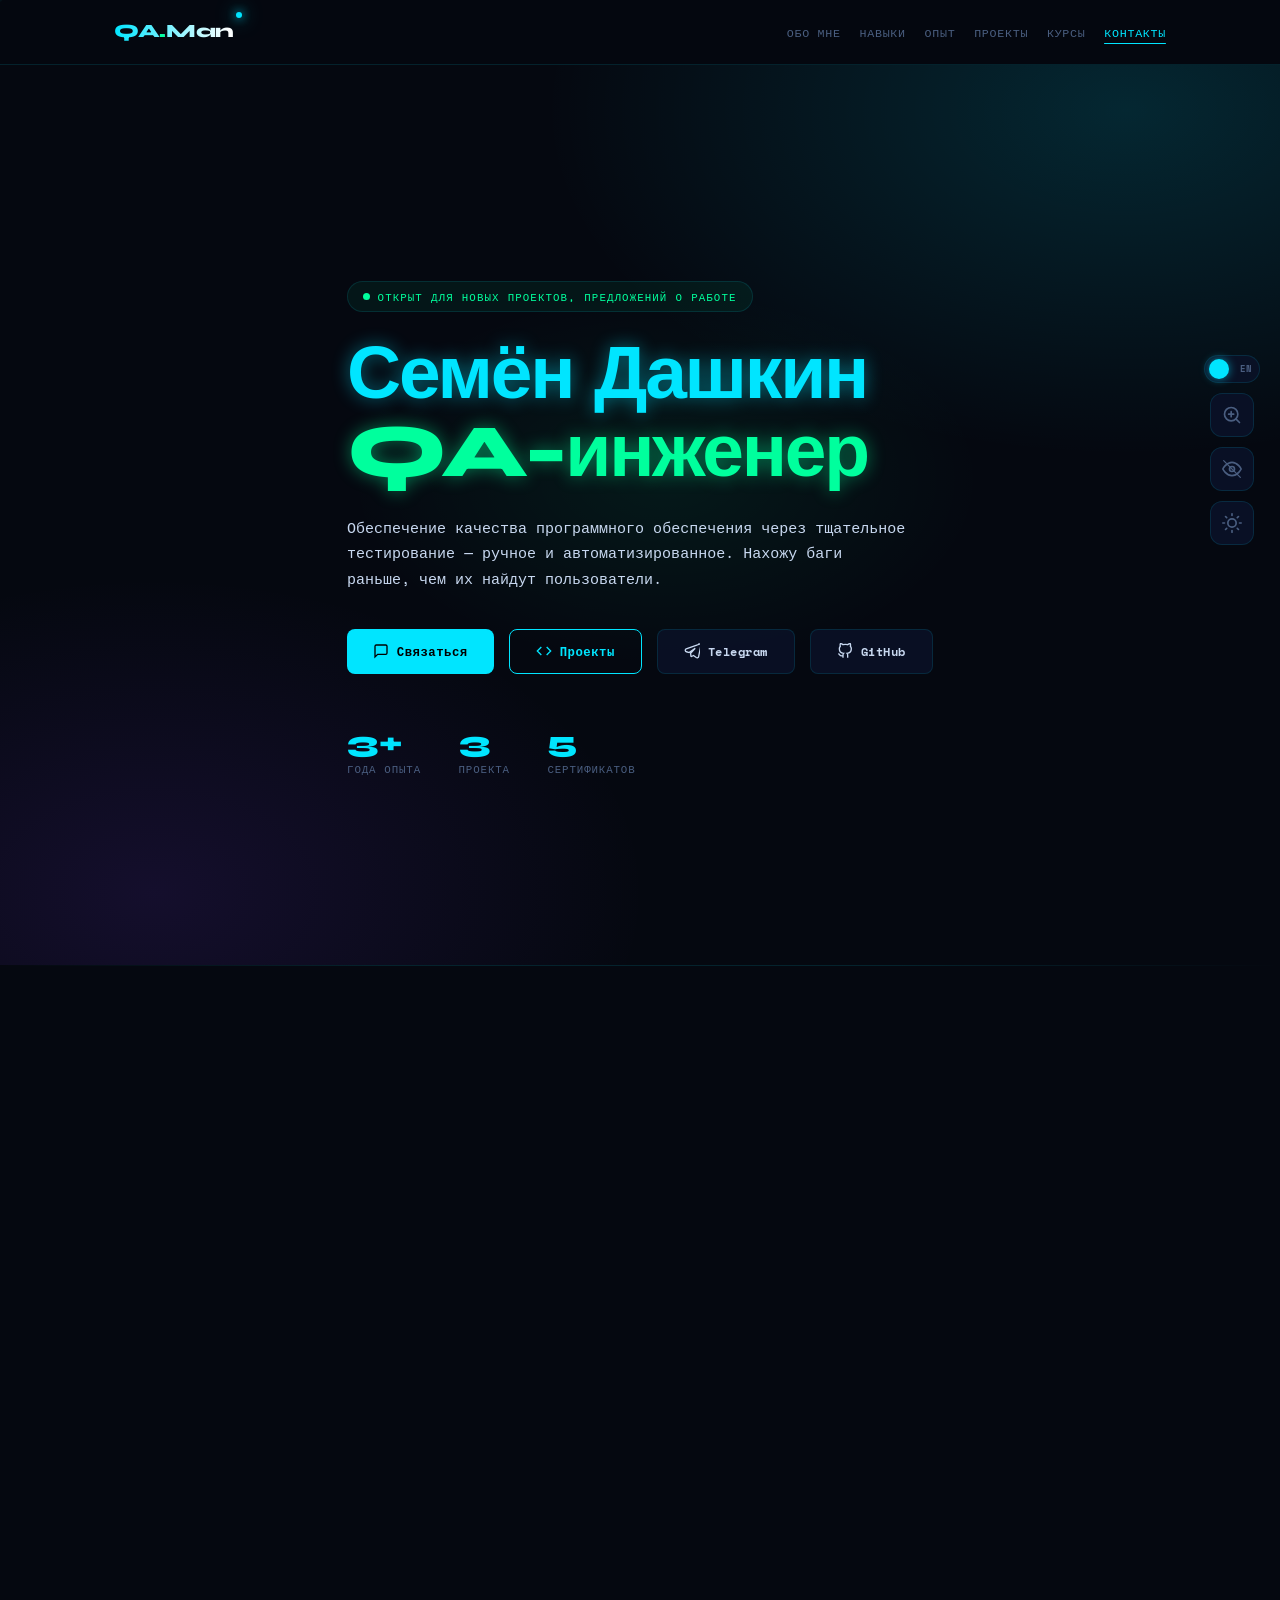
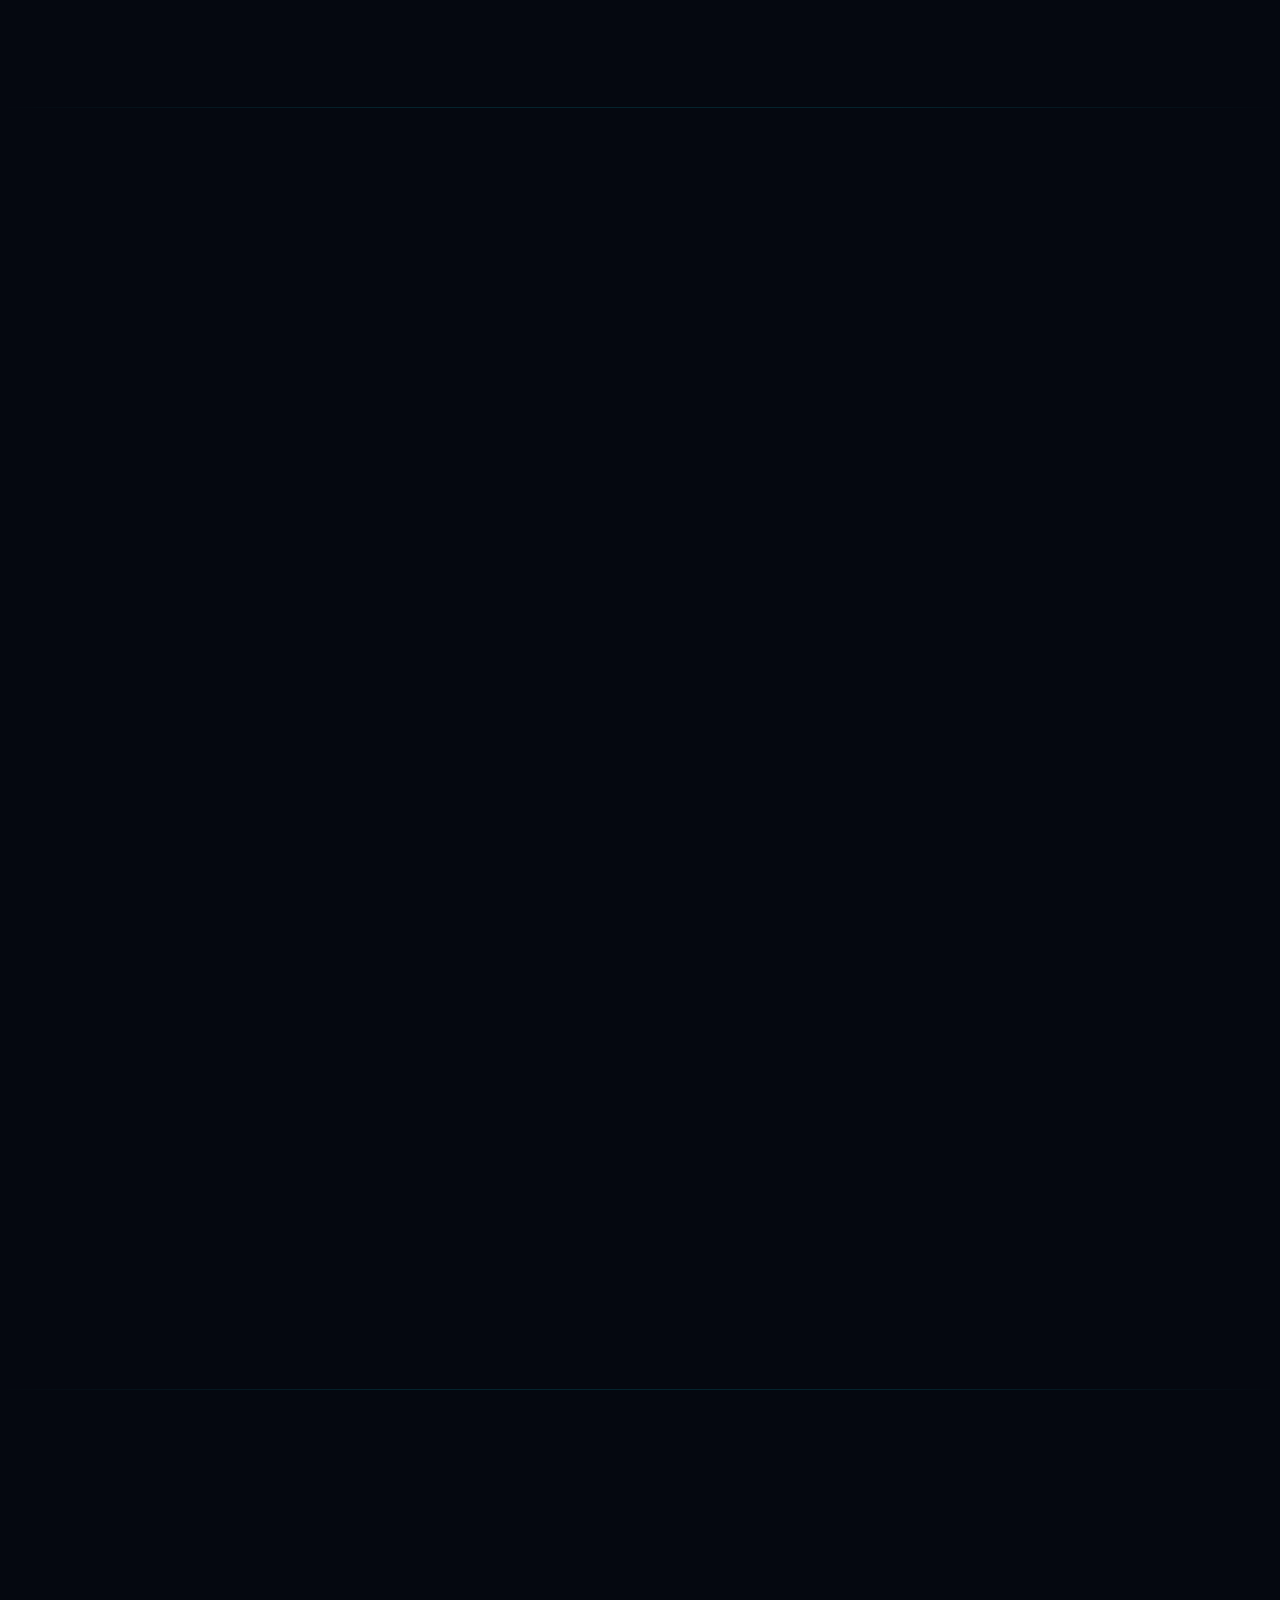
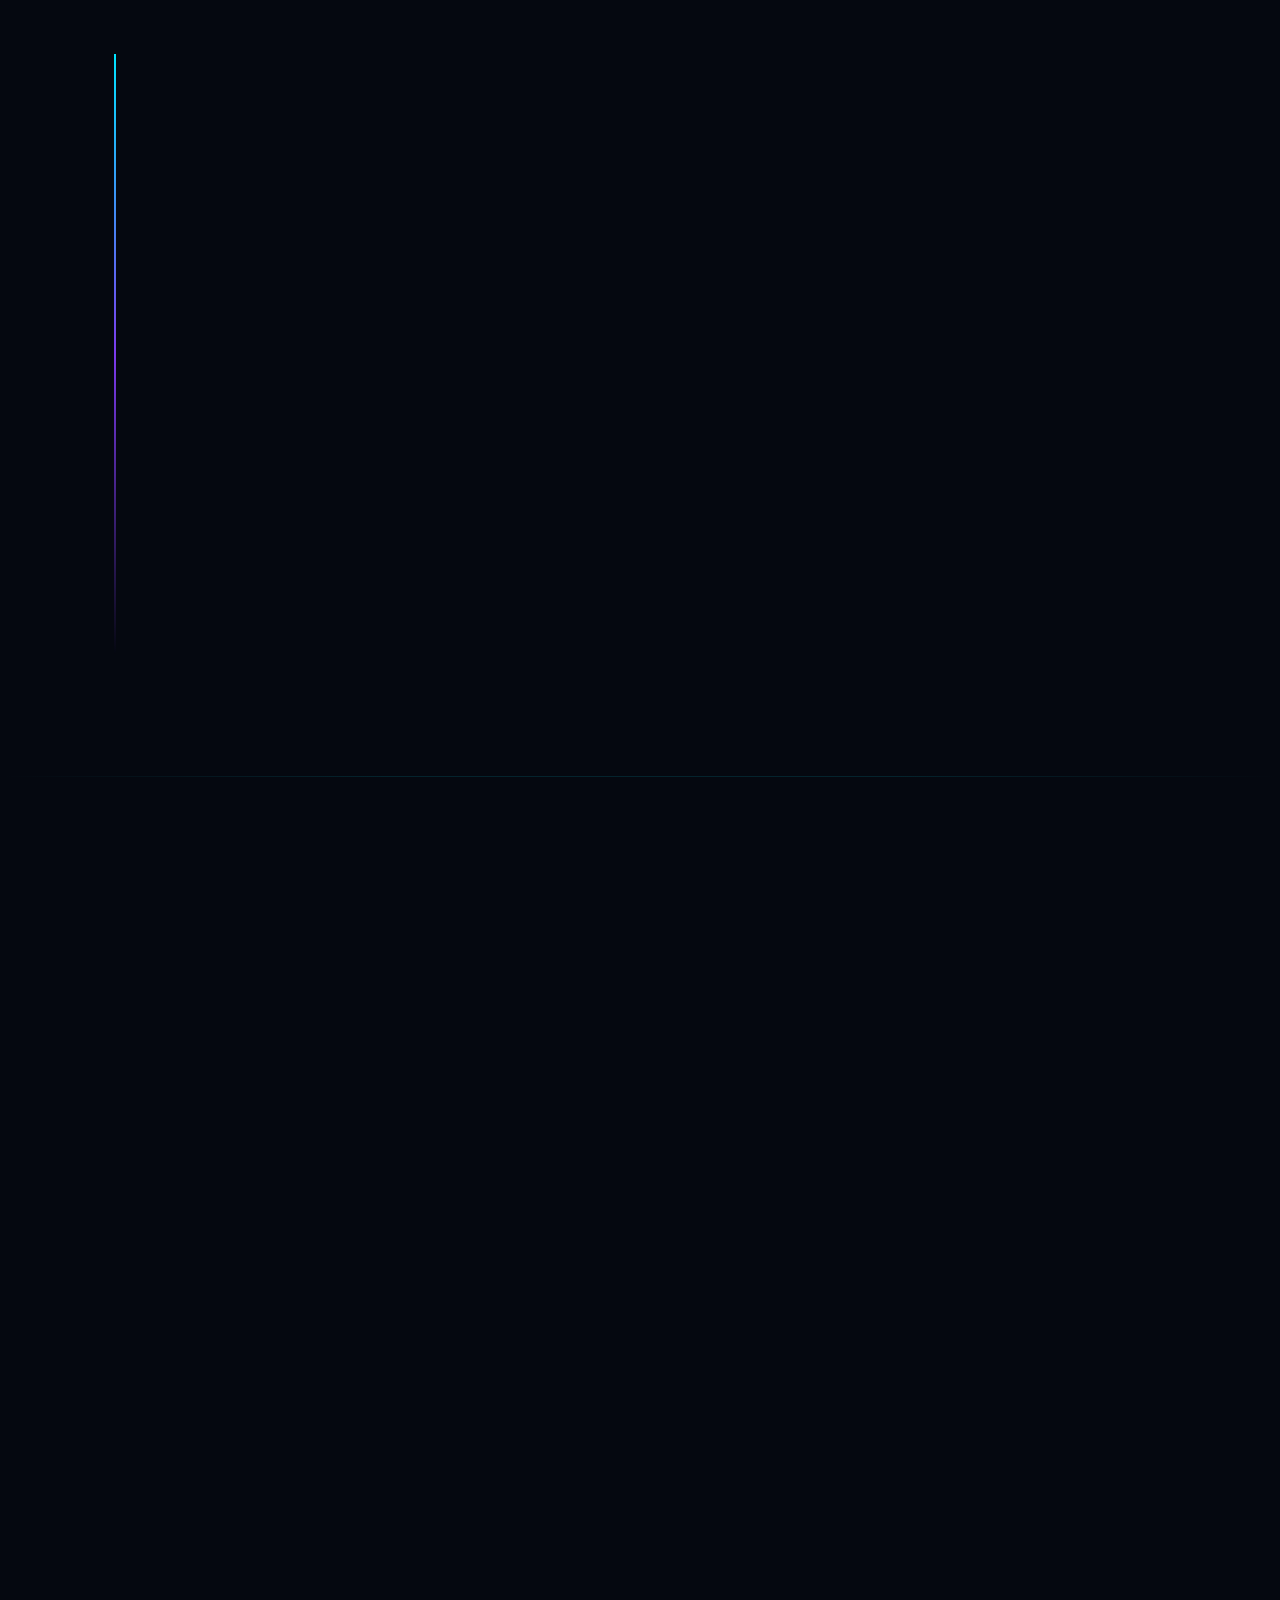
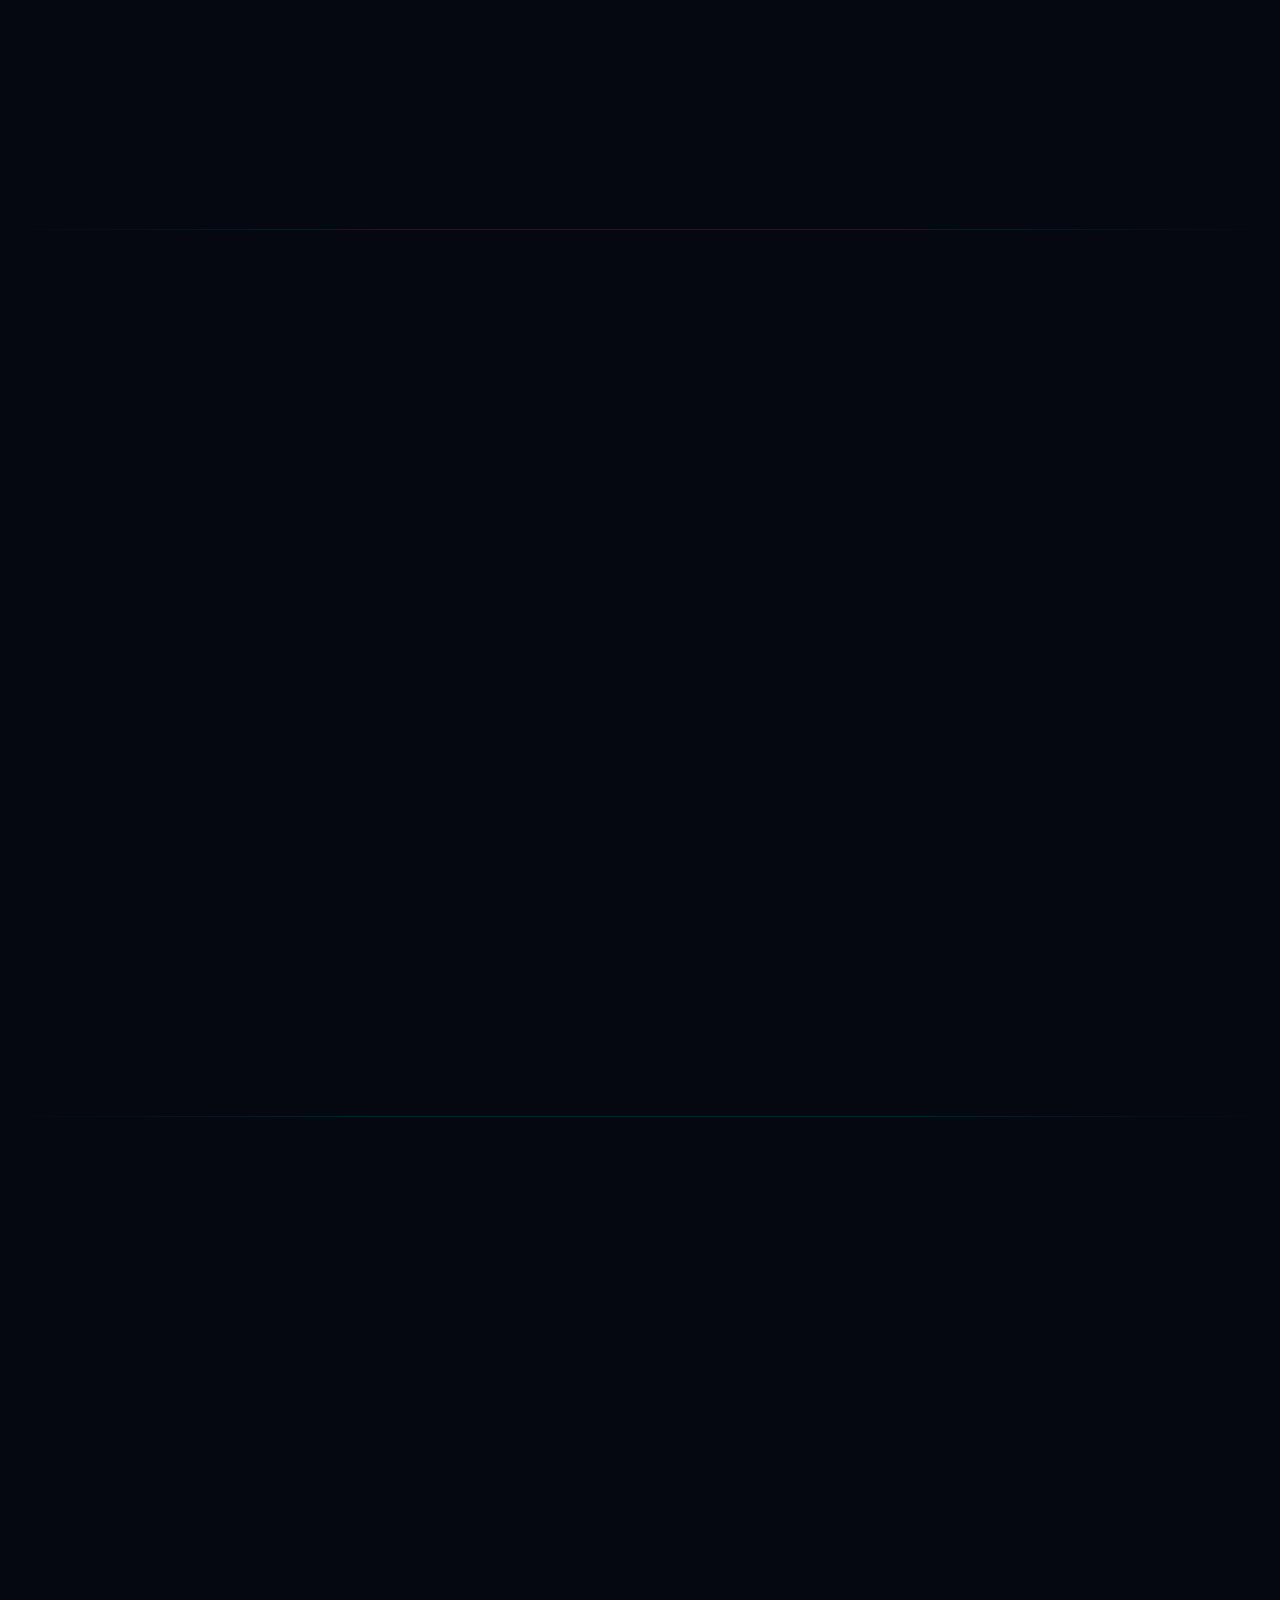
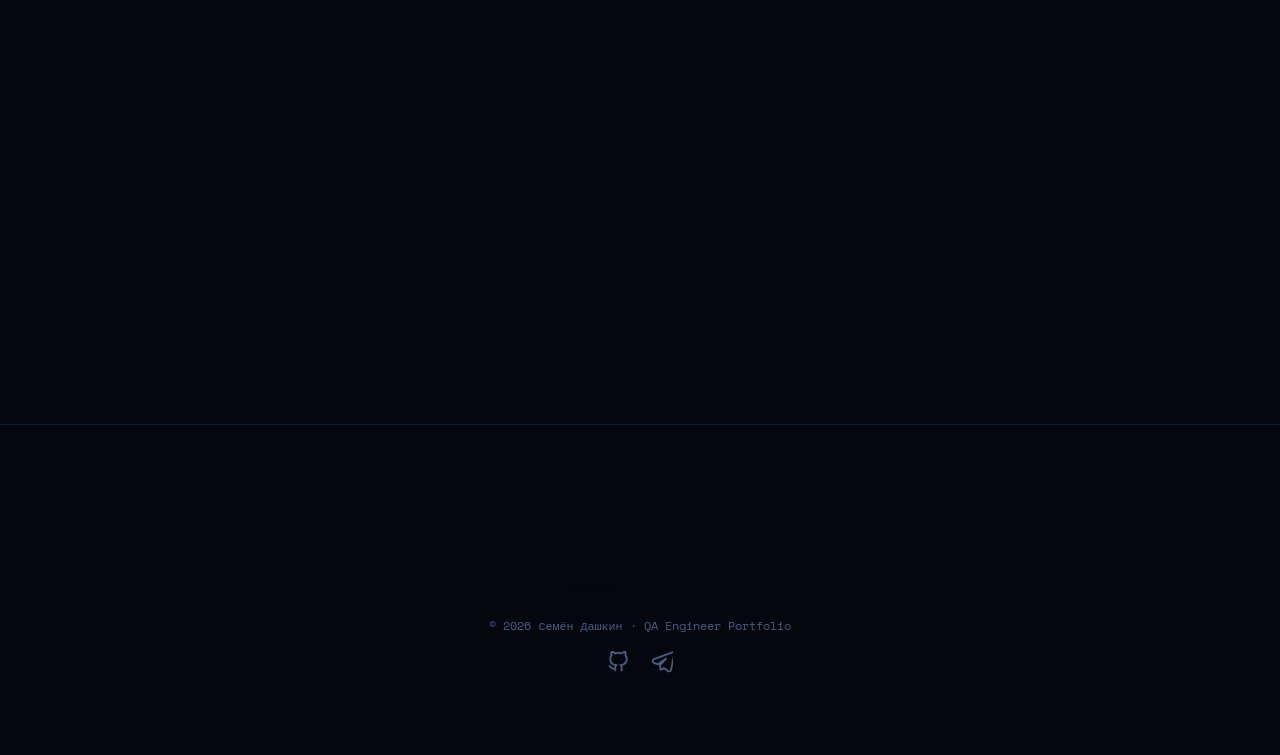
==== commit 939fb216: "Update index.html" ====
--- a/index.html
+++ b/index.html
@@ -87,8 +87,8 @@
              data-ru="Открыт для новых проектов, предложений о работе"
              data-en="Open to new projects and job opportunities">Открыт для новых проектов, предложений о работе</div>
         <h1>
-          <span class="name" data-ru="Семён Дашкин" data-en="Semyon Dashkin">Семён Дашкин</span><br>
-          <span class="role" data-ru="QA-инженер" data-en="QA Engineer">QA-инженер</span>
+          <span class="name tw-name" data-ru="Семён Дашкин" data-en="Semyon Dashkin"></span><br>
+          <span class="role tw-role" data-ru="QA-инженер" data-en="QA Engineer"></span>
         </h1>
         <p class="hero-desc"
            data-ru="Обеспечение качества программного обеспечения через тщательное тестирование — ручное и автоматизированное. Нахожу баги раньше, чем их найдут пользователи."
@@ -236,7 +236,7 @@
         <h2 data-ru="Проекты" data-en="Projects">Проекты</h2>
       </div>
       <div class="projects-grid">
-        <div class="project-card reveal">
+        <div class="project-card reveal tilt-card">
           <div class="project-icon">🧩</div>
           <div class="project-body">
             <h3 data-ru="Пакет автотестов для web-приложения" data-en="Automated Test Suite for Web Application">Пакет автотестов для web-приложения</h3>
@@ -246,7 +246,7 @@
             <a href="https://github.com/Laki-man3/QA/tree/main/autotests" target="_blank" rel="noopener" class="project-link" data-ru="Смотреть на GitHub →" data-en="View on GitHub →">Смотреть на GitHub →</a>
           </div>
         </div>
-        <div class="project-card reveal">
+        <div class="project-card reveal tilt-card">
           <div class="project-icon">🏗️</div>
           <div class="project-body">
             <h3 data-ru="Автоматизированный тестовый фреймворк - PyTestFrame" data-en="Automated Test Framework — PyTestFrame">Автоматизированный тестовый фреймворк - PyTestFrame</h3>
@@ -256,7 +256,7 @@
             <a href="https://github.com/Laki-man3/QA/tree/main/PyTestFrame" target="_blank" rel="noopener" class="project-link" data-ru="Смотреть на GitHub →" data-en="View on GitHub →">Смотреть на GitHub →</a>
           </div>
         </div>
-        <div class="project-card reveal">
+        <div class="project-card reveal tilt-card">
           <div class="project-icon">📄</div>
           <div class="project-body">
             <h3 data-ru="Комплект тестовой документации" data-en="Test Documentation Suite">Комплект тестовой документации</h3>
@@ -358,7 +358,10 @@
 </main>
 
 <footer>
-  <div class="container">
+  <div class="earth-wrap" aria-hidden="true">
+    <canvas id="earth-canvas"></canvas>
+  </div>
+  <div class="container footer-inner">
     <p>© 2026 <span data-ru="Семён Дашкин" data-en="Semyon Dashkin">Семён Дашкин</span> · QA Engineer Portfolio</p>
     <div class="foot-links">
       <a href="https://github.com/Laki-man3" target="_blank" rel="noopener" aria-label="GitHub">
@@ -371,6 +374,12 @@
   </div>
 </footer>
 
+<button id="bTop" aria-label="Вернуться наверх" title="Наверх">
+  <svg viewBox="0 0 24 24" fill="none" stroke="currentColor" stroke-width="2.5" stroke-linecap="round" stroke-linejoin="round"><polyline points="18 15 12 9 6 15"/></svg>
+</button>
+
+<div id="section-flash" aria-hidden="true"></div>
+
 <script src="JS/main.js" defer></script>
 <script src="JS/effects.js" defer></script>
 </body>
--- a/CSS/style.css
+++ b/CSS/style.css
@@ -77,7 +77,6 @@
 body.cb .tl-date{color:#ff9933}
 body.cb .course-date{color:#ff9933}
 body.cb .stat-num{color:#4db8ff}
-body.cb .logo-text{color:#4db8ff}
 body.cb .logo-dot{background:#ff9933;box-shadow:0 0 10px #ff9933}
 body.cb .t-cmd::before{color:#ff9933}
 body.cb .t-cursor::after{color:#4db8ff}
--- a/CSS/effects.css
+++ b/CSS/effects.css
@@ -1,43 +1,17 @@
 #celestial{
   position:fixed;top:60px;right:60px;z-index:0;pointer-events:none;
-  width:120px;height:120px;
-  transition:opacity .8s ease;
+  width:120px;height:120px;transition:opacity .8s;
 }
-#celestial .body{
-  width:120px;height:120px;border-radius:50%;
-  position:absolute;top:0;left:0;
-  transition:background .8s,box-shadow .8s,opacity .6s;
-}
-#celestial .moon-body{
-  background:radial-gradient(circle at 35% 35%,#e8eeff 0%,#b8c8e8 40%,#8898c0 100%);
-  box-shadow:0 0 40px rgba(160,180,255,.35),0 0 80px rgba(100,130,220,.15),inset -12px -8px 0 rgba(0,0,30,.25);
-}
-#celestial .sun-body{
-  background:radial-gradient(circle at 40% 35%,#fff9c4 0%,#ffd700 35%,#ff8c00 70%,#ff4500 100%);
-  box-shadow:0 0 40px rgba(255,200,50,.6),0 0 80px rgba(255,150,0,.3),0 0 140px rgba(255,100,0,.1);
-  opacity:0;
-}
+#celestial .body{width:120px;height:120px;border-radius:50%;position:absolute;top:0;left:0;transition:background .8s,box-shadow .8s,opacity .6s;}
+#celestial .moon-body{background:radial-gradient(circle at 35% 35%,#e8eeff 0%,#b8c8e8 40%,#8898c0 100%);box-shadow:0 0 40px rgba(160,180,255,.35),0 0 80px rgba(100,130,220,.15),inset -12px -8px 0 rgba(0,0,30,.25);}
+#celestial .sun-body{background:radial-gradient(circle at 40% 35%,#fff9c4 0%,#ffd700 35%,#ff8c00 70%,#ff4500 100%);box-shadow:0 0 40px rgba(255,200,50,.6),0 0 80px rgba(255,150,0,.3),0 0 140px rgba(255,100,0,.1);opacity:0;}
 .lt-mode #celestial .moon-body{opacity:0}
 .lt-mode #celestial .sun-body{opacity:1}
-#celestial .ray{
-  position:absolute;top:50%;left:50%;
-  width:6px;border-radius:3px;
-  background:linear-gradient(to top,rgba(255,200,50,.9),rgba(255,180,0,0));
-  transform-origin:bottom center;
-  opacity:0;transition:opacity .6s;
-}
+#celestial .ray{position:absolute;top:50%;left:50%;width:6px;border-radius:3px;background:linear-gradient(to top,rgba(255,200,50,.9),rgba(255,180,0,0));transform-origin:bottom center;opacity:0;transition:opacity .6s;}
 .lt-mode #celestial .ray{opacity:1}
-#celestial .crater{
-  position:absolute;border-radius:50%;
-  background:rgba(0,0,30,.18);
-  transition:opacity .6s;
-}
+#celestial .crater{position:absolute;border-radius:50%;background:rgba(0,0,30,.18);transition:opacity .6s;}
 .lt-mode #celestial .crater{opacity:0}
-#celestial .halo{
-  position:absolute;inset:-20px;border-radius:50%;
-  background:radial-gradient(circle,rgba(255,180,0,.08) 40%,transparent 70%);
-  opacity:0;transition:opacity .6s;
-}
+#celestial .halo{position:absolute;inset:-20px;border-radius:50%;background:radial-gradient(circle,rgba(255,180,0,.08) 40%,transparent 70%);opacity:0;transition:opacity .6s;}
 .lt-mode #celestial .halo{opacity:1}
 
 #cursor-glow{
@@ -45,79 +19,104 @@
   width:28px;height:28px;border-radius:50%;
   border:1.5px solid rgba(0,229,255,.6);
   transform:translate(-50%,-50%);
-  transition:transform .08s linear,width .2s,height .2s,border-color .3s,opacity .3s;
-  mix-blend-mode:screen;
-  opacity:0;
+  transition:width .18s,height .18s,border-color .25s,opacity .3s;
+  mix-blend-mode:screen;opacity:0;
 }
 #cursor-glow.active{opacity:1}
 .lt-mode #cursor-glow{border-color:rgba(0,100,200,.5);mix-blend-mode:multiply}
 body.cb #cursor-glow{border-color:rgba(77,184,255,.7)}
 html.lt-mode body.cb #cursor-glow{border-color:rgba(0,91,170,.5)}
 
-#particle-canvas{
-  position:fixed;inset:0;z-index:0;pointer-events:none;
-  opacity:.7;transition:opacity .4s;
-}
-.lt-mode #particle-canvas{opacity:.4}
+#particle-canvas{position:fixed;inset:0;z-index:0;pointer-events:none;opacity:.75;transition:opacity .4s;}
+.lt-mode #particle-canvas{opacity:.35}
 body.cb #particle-canvas{opacity:.5}
 
-.logo{position:relative;display:inline-block}
-.logo-text{
-  position:relative;z-index:1;
-  background:linear-gradient(90deg,var(--primary) 0%,#fff 48%,var(--primary) 100%);
-  background-size:200% auto;
-  -webkit-background-clip:text;-webkit-text-fill-color:transparent;
-  background-clip:text;
-  animation:logoShimmer 3.5s linear infinite;
+.logo{position:relative;display:inline-flex;align-items:center;font-family:var(--fh);font-size:1.25rem;font-weight:800;letter-spacing:-.02em;flex-shrink:0}
+.logo-text{position:relative;z-index:1;background:linear-gradient(90deg,var(--primary) 0%,#fff 48%,var(--primary) 100%);background-size:200% auto;-webkit-background-clip:text;-webkit-text-fill-color:transparent;background-clip:text;animation:logoShimmer 3.5s linear infinite;}
+.logo-text>span{-webkit-text-fill-color:var(--accent);background:none;}
+body.cb .logo-text{background:linear-gradient(90deg,#4db8ff 0%,#fff 48%,#4db8ff 100%);background-size:200% auto;-webkit-background-clip:text;background-clip:text;animation:logoShimmer 3.5s linear infinite;}
+body.cb .logo-text>span{-webkit-text-fill-color:#ff9933}
+html.lt-mode .logo-text{background:linear-gradient(90deg,#0077cc 0%,#88ccff 48%,#0077cc 100%);background-size:200% auto;-webkit-background-clip:text;background-clip:text;}
+html.lt-mode body.cb .logo-text{background:linear-gradient(90deg,#005baa 0%,#88aadd 48%,#005baa 100%);background-size:200% auto;-webkit-background-clip:text;background-clip:text;}
+html.lt-mode body.cb .logo-text>span{-webkit-text-fill-color:#cc6600}
+@keyframes logoShimmer{0%{background-position:0% center}100%{background-position:200% center}}
+.logo-dot{position:absolute;width:6px;height:6px;border-radius:50%;background:var(--primary);box-shadow:0 0 10px var(--primary),0 0 20px var(--primary);top:-4px;right:-8px;animation:dotFloat 2.5s ease-in-out infinite;}
+body.cb .logo-dot{background:#ff9933;box-shadow:0 0 10px #ff9933,0 0 20px #ff9933}
+@keyframes dotFloat{0%,100%{transform:translateY(0) scale(1);opacity:.9}50%{transform:translateY(-6px) scale(1.3);opacity:1}}
+
+.nav-links a{position:relative;}
+.nav-links a::after{
+  content:'';position:absolute;bottom:-3px;left:0;width:0;height:1.5px;
+  background:var(--primary);border-radius:2px;
+  transition:width .25s ease;
 }
-.logo span{
-  -webkit-text-fill-color:var(--accent);
-  background:none;
+.nav-links a:hover::after,.nav-links a.active::after{width:100%}
+.nav-links a.active{color:var(--primary)}
+
+.ripple{
+  position:fixed;pointer-events:none;z-index:9998;
+  width:0;height:0;border-radius:50%;
+  transform:translate(-50%,-50%);
+  background:transparent;
+  border:1.5px solid var(--rc,#00e5ff);
+  animation:rippleOut .65s ease-out forwards;
 }
-@keyframes logoShimmer{
-  0%{background-position:0% center}
-  100%{background-position:200% center}
+@keyframes rippleOut{
+  0%{width:0;height:0;opacity:.7}
+  100%{width:140px;height:140px;opacity:0}
 }
-body.cb .logo-text{
-  background:linear-gradient(90deg,#4db8ff 0%,#fff 48%,#4db8ff 100%);
-  background-size:200% auto;
-  -webkit-background-clip:text;background-clip:text;
-  animation:logoShimmer 3.5s linear infinite;
+
+#section-flash{
+  position:fixed;inset:0;z-index:990;pointer-events:none;
+  background:var(--bg);opacity:0;transition:opacity .12s ease;
 }
-body.cb .logo span{-webkit-text-fill-color:#ff9933}
-html.lt-mode .logo-text{
-  background:linear-gradient(90deg,#0077cc 0%,#88ccff 48%,#0077cc 100%);
-  background-size:200% auto;
-  -webkit-background-clip:text;background-clip:text;
+#section-flash.flashing{opacity:.18;transition:opacity .06s ease;}
+
+#bTop{
+  position:fixed;bottom:80px;right:20px;z-index:400;
+  width:44px;height:44px;border-radius:12px;
+  border:1px solid var(--border);background:rgba(10,18,40,.92);
+  backdrop-filter:blur(12px);cursor:pointer;
+  display:flex;align-items:center;justify-content:center;
+  color:var(--muted);
+  opacity:0;transform:translateY(12px);pointer-events:none;
+  transition:opacity .3s,transform .3s,border-color .25s,box-shadow .25s,color .25s;
 }
-html.lt-mode body.cb .logo-text{
-  background:linear-gradient(90deg,#005baa 0%,#88aadd 48%,#005baa 100%);
-  background-size:200% auto;
-  -webkit-background-clip:text;background-clip:text;
+#bTop.visible{opacity:1;transform:translateY(0);pointer-events:all}
+#bTop:hover{border-color:var(--primary);color:var(--primary);box-shadow:var(--glow-c)}
+#bTop svg{width:20px;height:20px}
+.lt-mode #bTop{background:rgba(230,236,255,.92)}
+@media(max-width:768px){
+  #bTop{bottom:80px;right:calc(50% - 22px)}
 }
-html.lt-mode body.cb .logo span{-webkit-text-fill-color:#cc6600}
 
-.logo-dot{
-  position:absolute;
-  width:6px;height:6px;border-radius:50%;
-  background:var(--primary);
-  box-shadow:0 0 10px var(--primary),0 0 20px var(--primary);
-  top:-4px;right:-8px;
-  animation:dotFloat 2.5s ease-in-out infinite;
+footer{position:relative;overflow:hidden;padding-top:0}
+.earth-wrap{
+  display:flex;justify-content:center;
+  margin-bottom:-4px;line-height:0;
+  pointer-events:none;
 }
-body.cb .logo-dot{background:#ff9933;box-shadow:0 0 10px #ff9933,0 0 20px #ff9933}
-.lt-mode .logo-dot{background:var(--primary);box-shadow:0 0 10px var(--primary)}
-@keyframes dotFloat{
-  0%,100%{transform:translateY(0) scale(1);opacity:.9}
-  50%{transform:translateY(-6px) scale(1.3);opacity:1}
-}
+#earth-canvas{display:block;max-width:100%;}
+.footer-inner{position:relative;z-index:1;padding:2rem 0 2.5rem}
+
+.tilt-card{transform-origin:center center;will-change:transform;}
+
+.tw-name::after,.tw-role::after{content:'▋';animation:blink 1s step-end infinite;color:var(--primary);font-size:.8em;}
+.tw-name:not(:empty)::after{display:none}
+
+.tw-done::after{display:none!important}
 
 @media(prefers-reduced-motion:reduce){
   .logo-text{animation:none}
   .logo-dot{animation:none}
   #celestial .ray{display:none}
+  .ripple{display:none}
+  #section-flash{display:none}
 }
+
 @media(max-width:768px){
-  #celestial{width:80px;height:80px;top:40px;right:20px}
+  #celestial{width:80px;height:80px;top:40px;right:16px}
   #celestial .body{width:80px;height:80px}
+  #celestial .moon-body{box-shadow:0 0 24px rgba(160,180,255,.3),inset -8px -5px 0 rgba(0,0,30,.22)}
+  #celestial .sun-body{box-shadow:0 0 28px rgba(255,200,50,.5),0 0 56px rgba(255,150,0,.2)}
 }
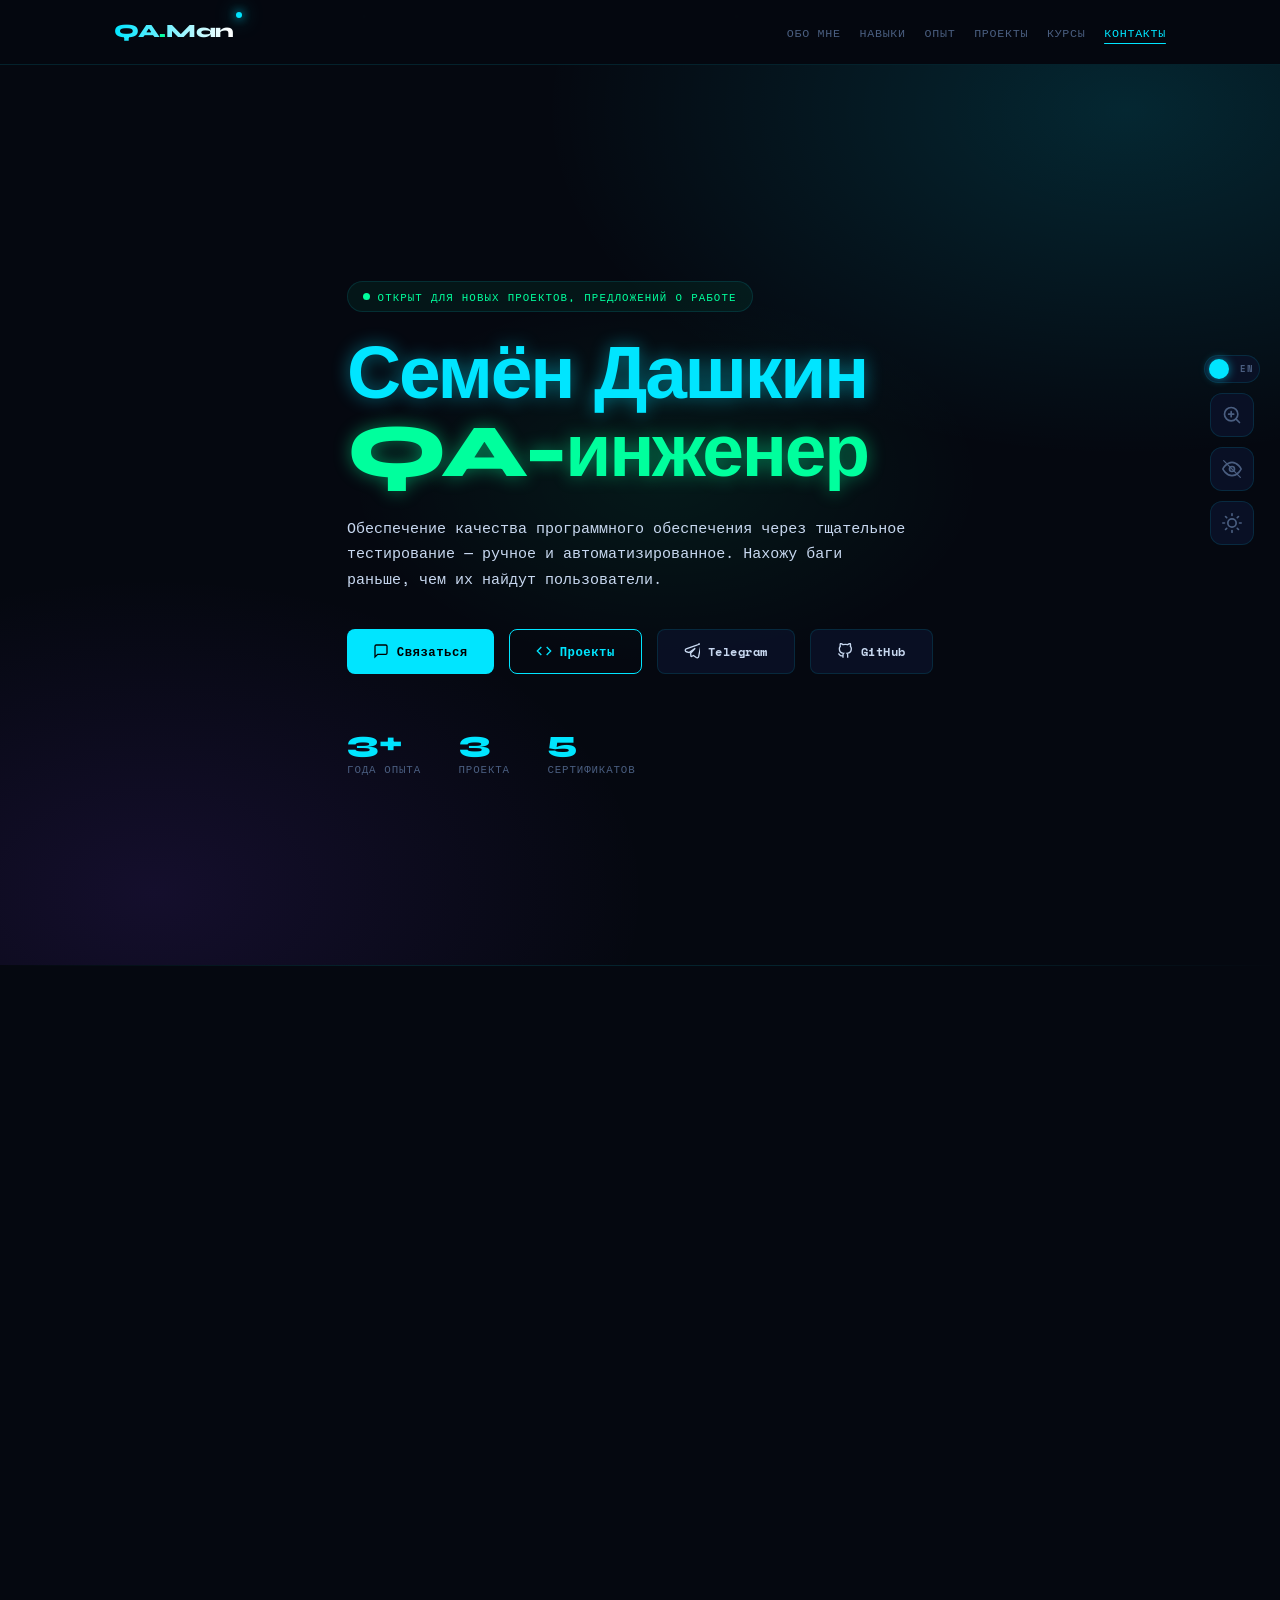
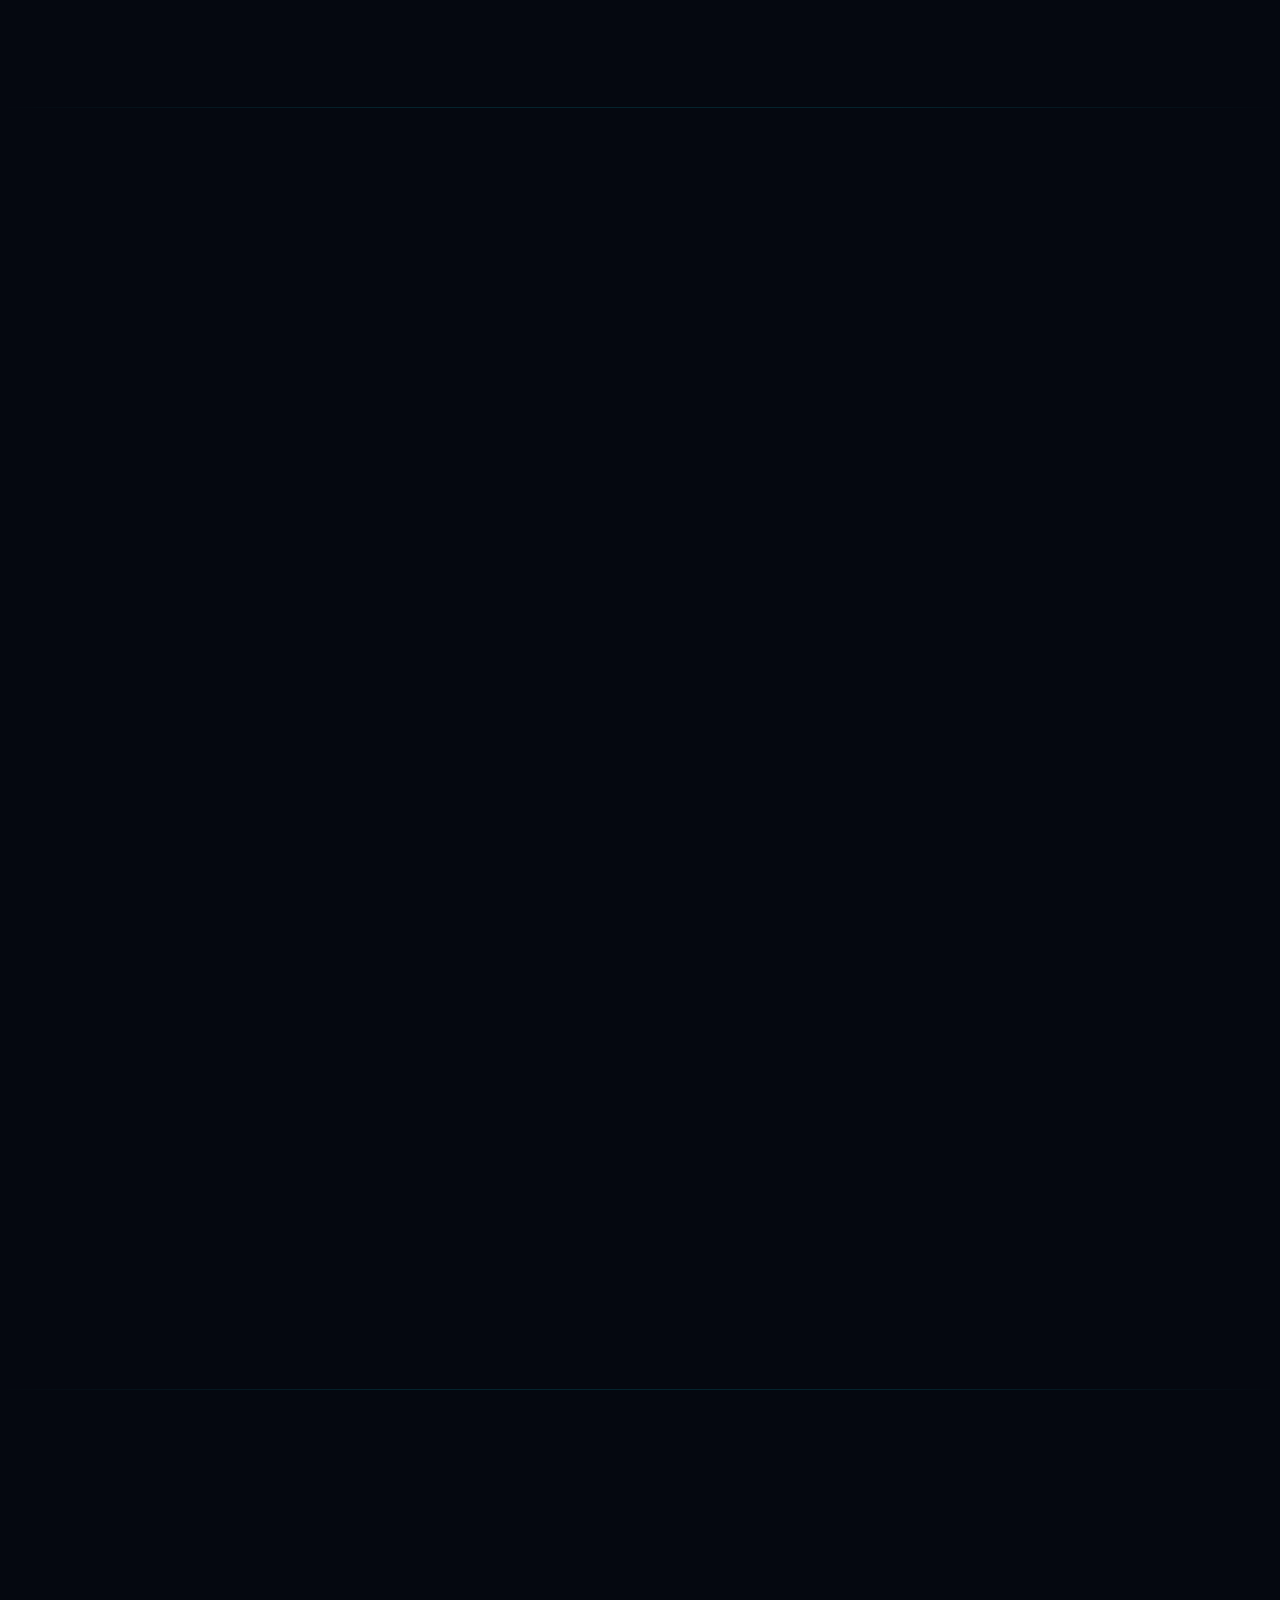
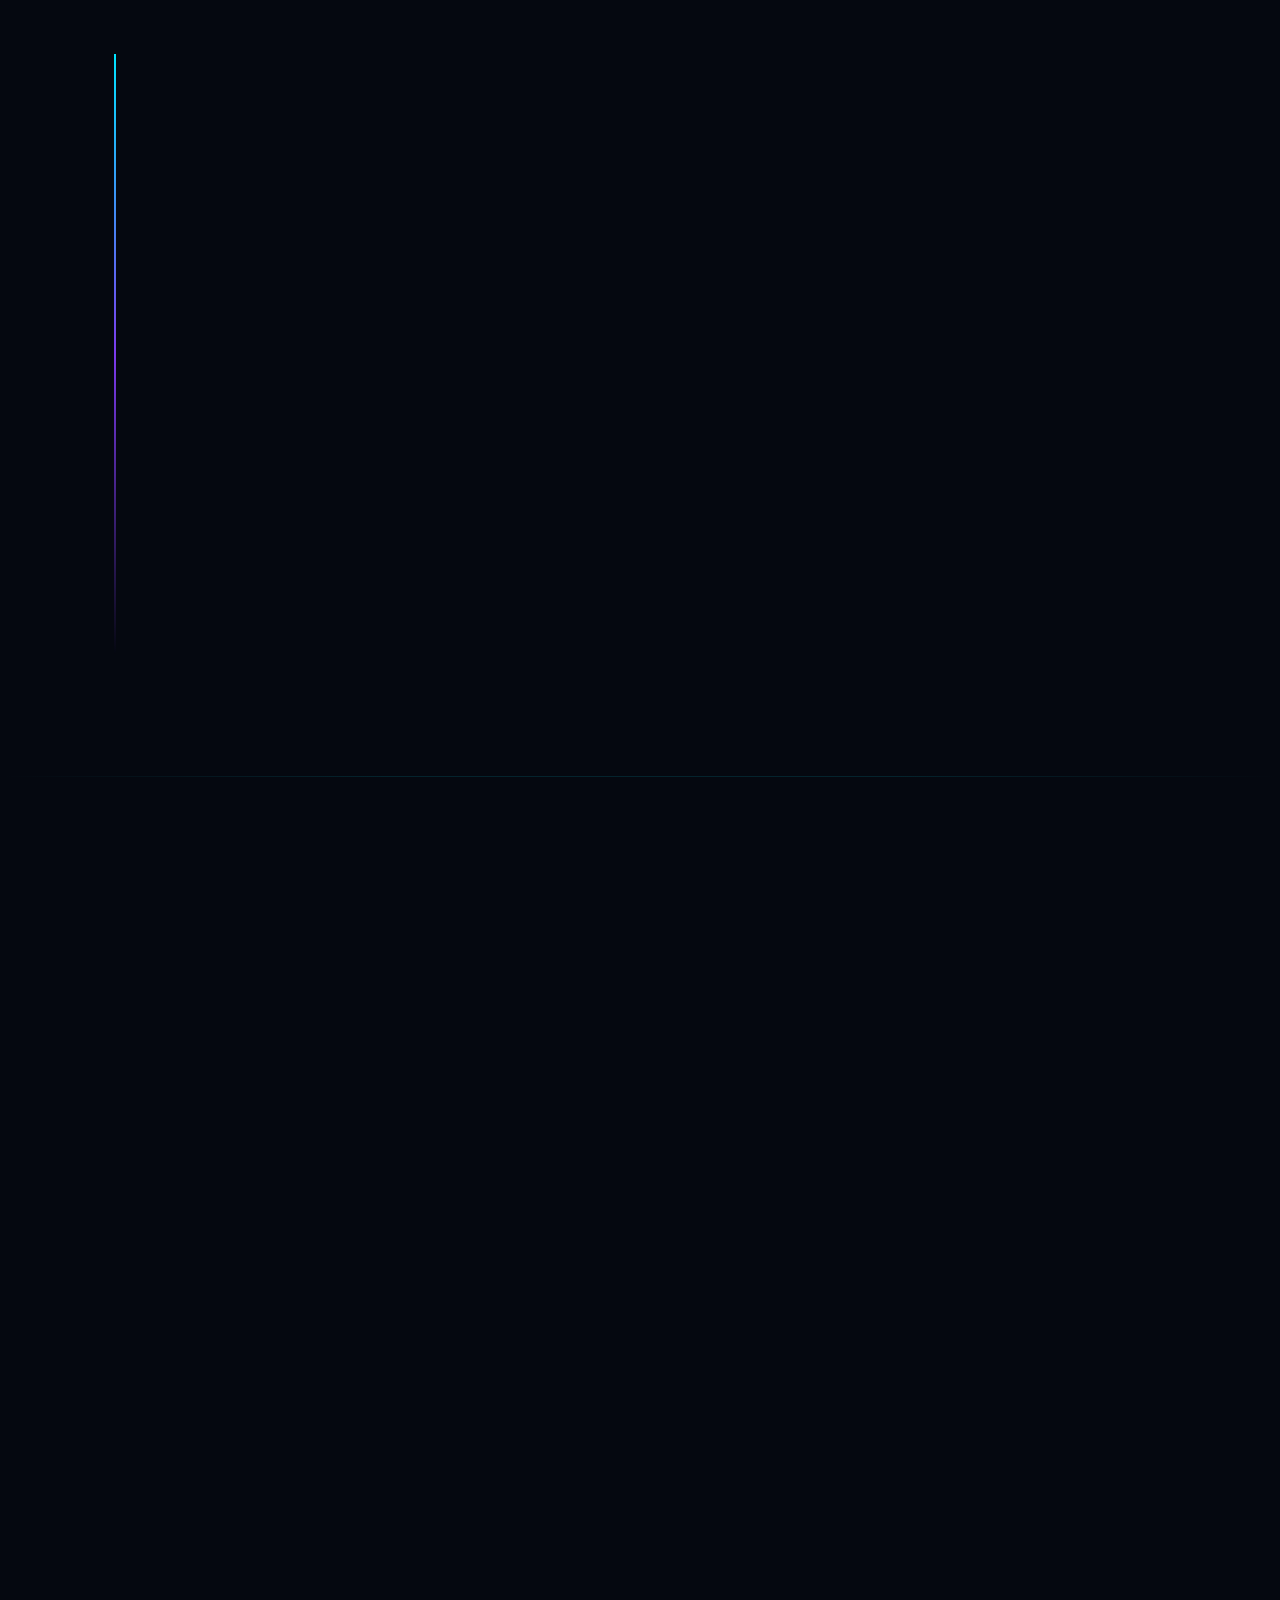
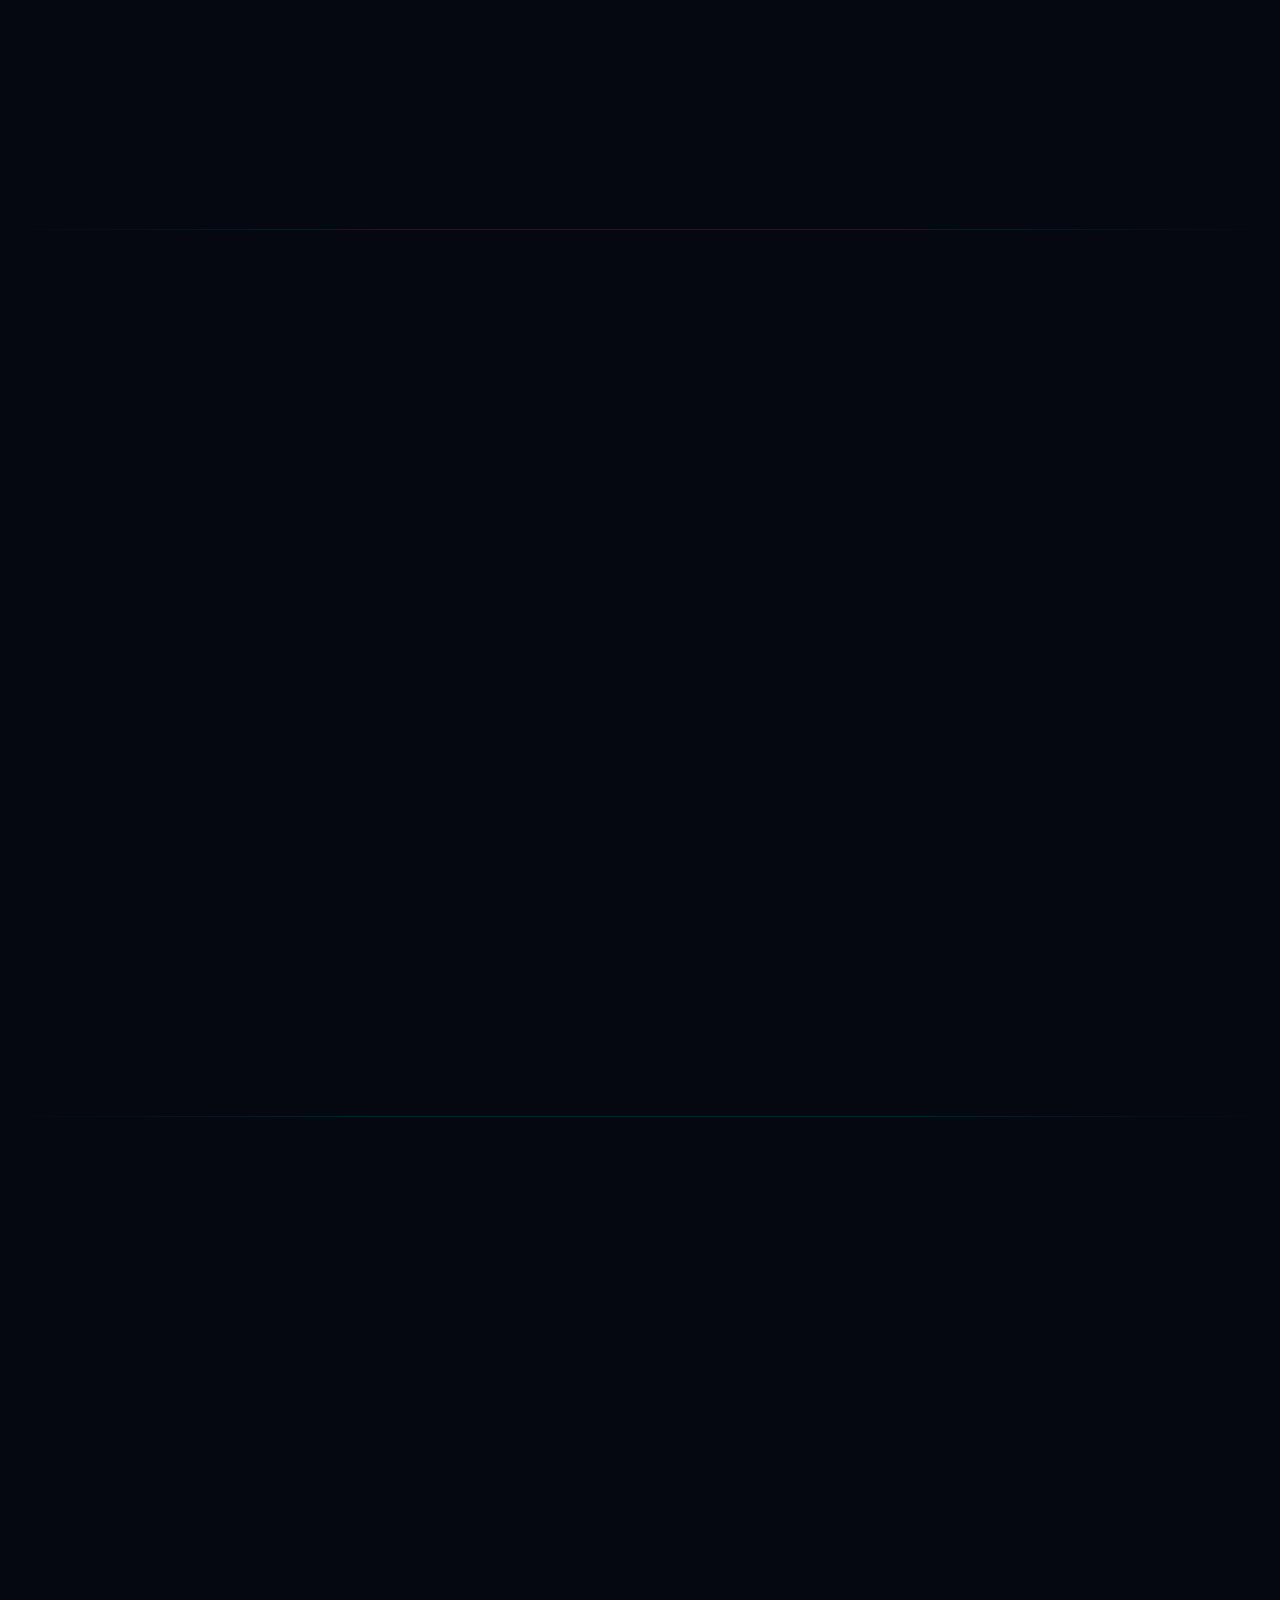
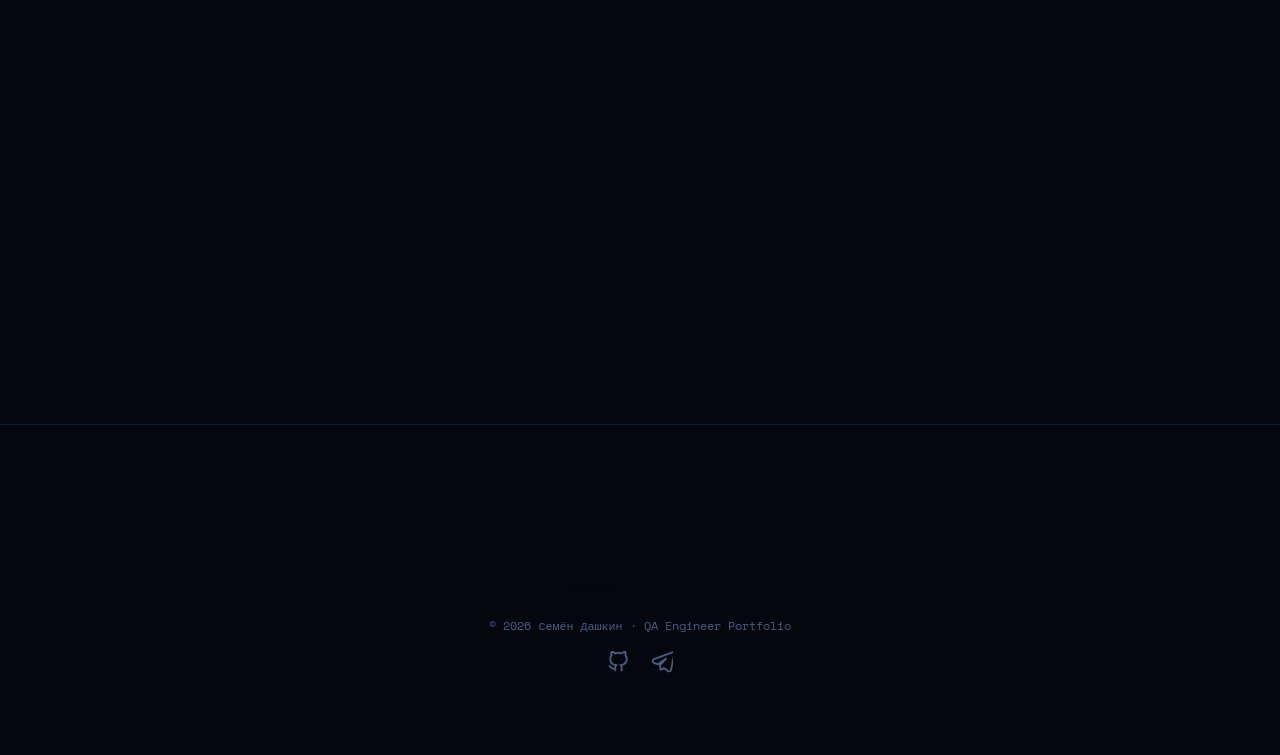
==== commit cfe2aba2: "Update index.html" ====
--- a/index.html
+++ b/index.html
@@ -382,5 +382,6 @@
 
 <script src="JS/main.js" defer></script>
 <script src="JS/effects.js" defer></script>
+<script src="JS/sw.js" defer></script>
 </body>
 </html>
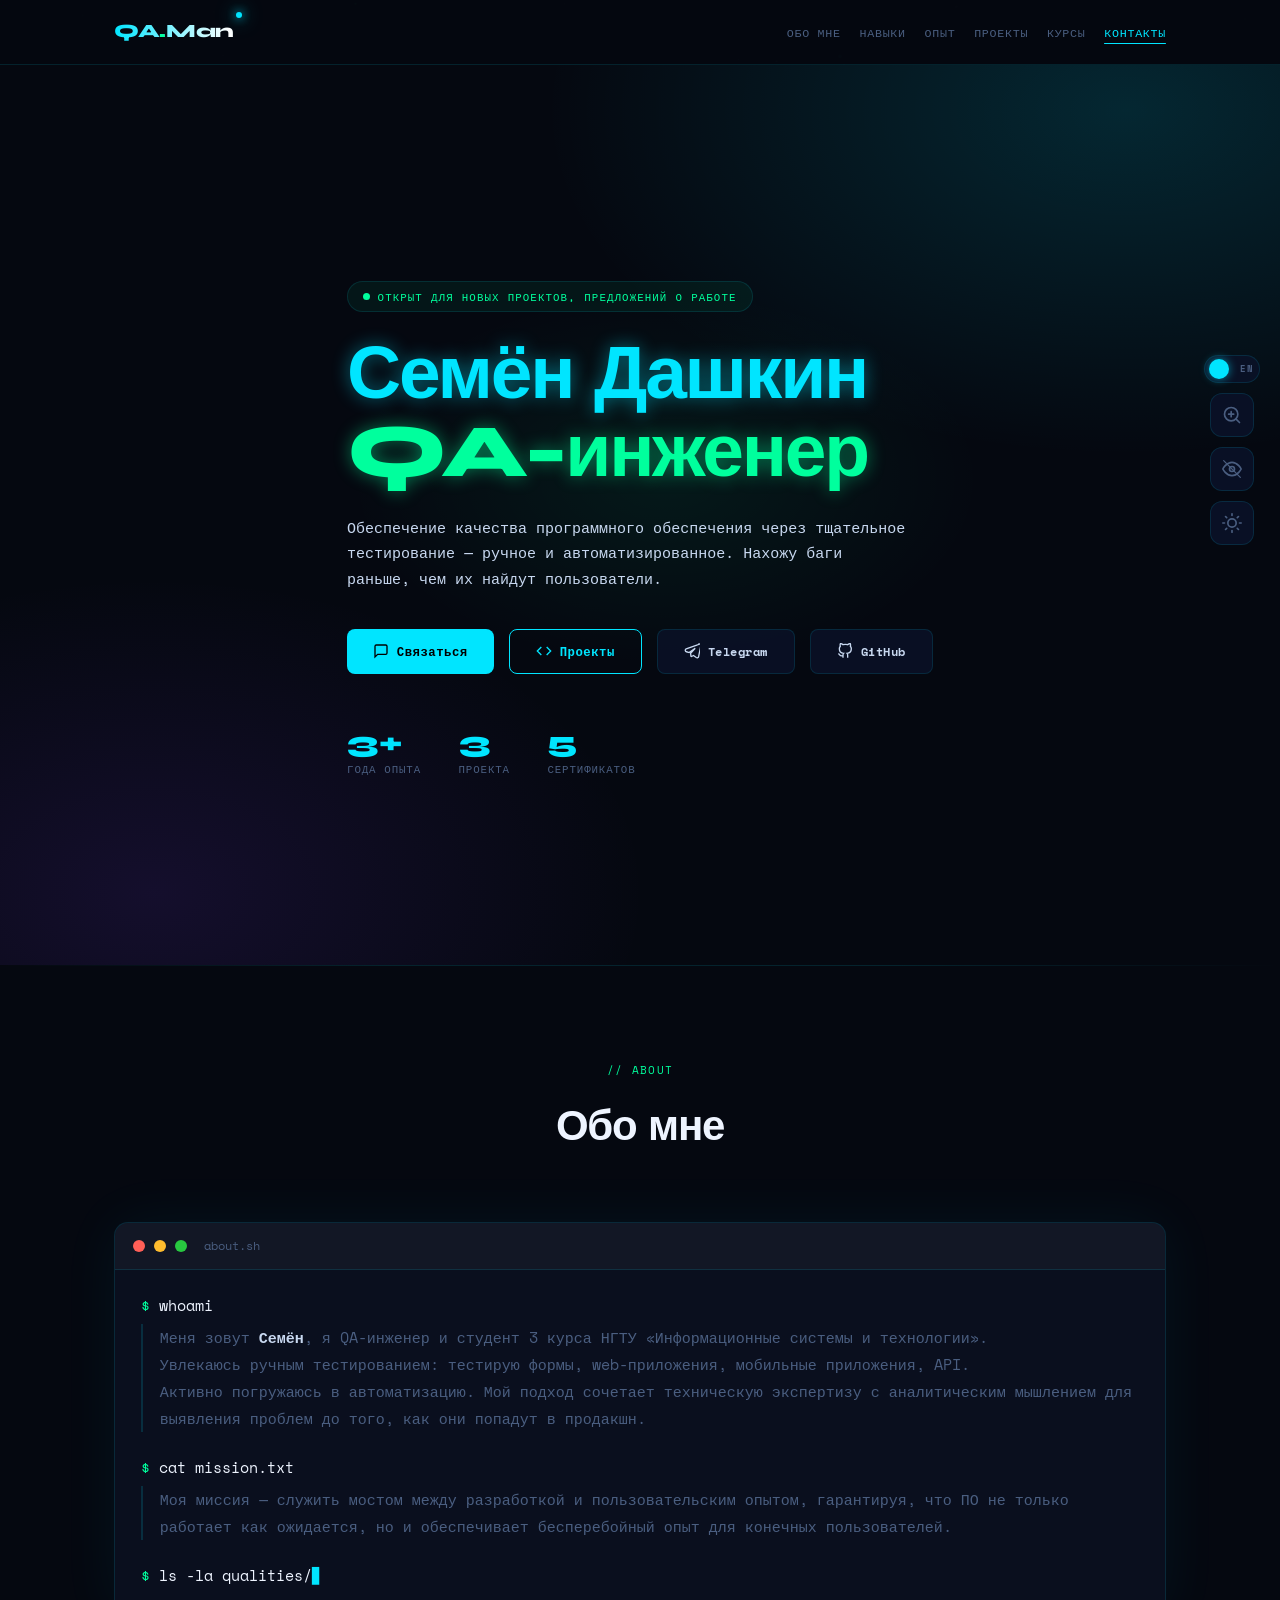
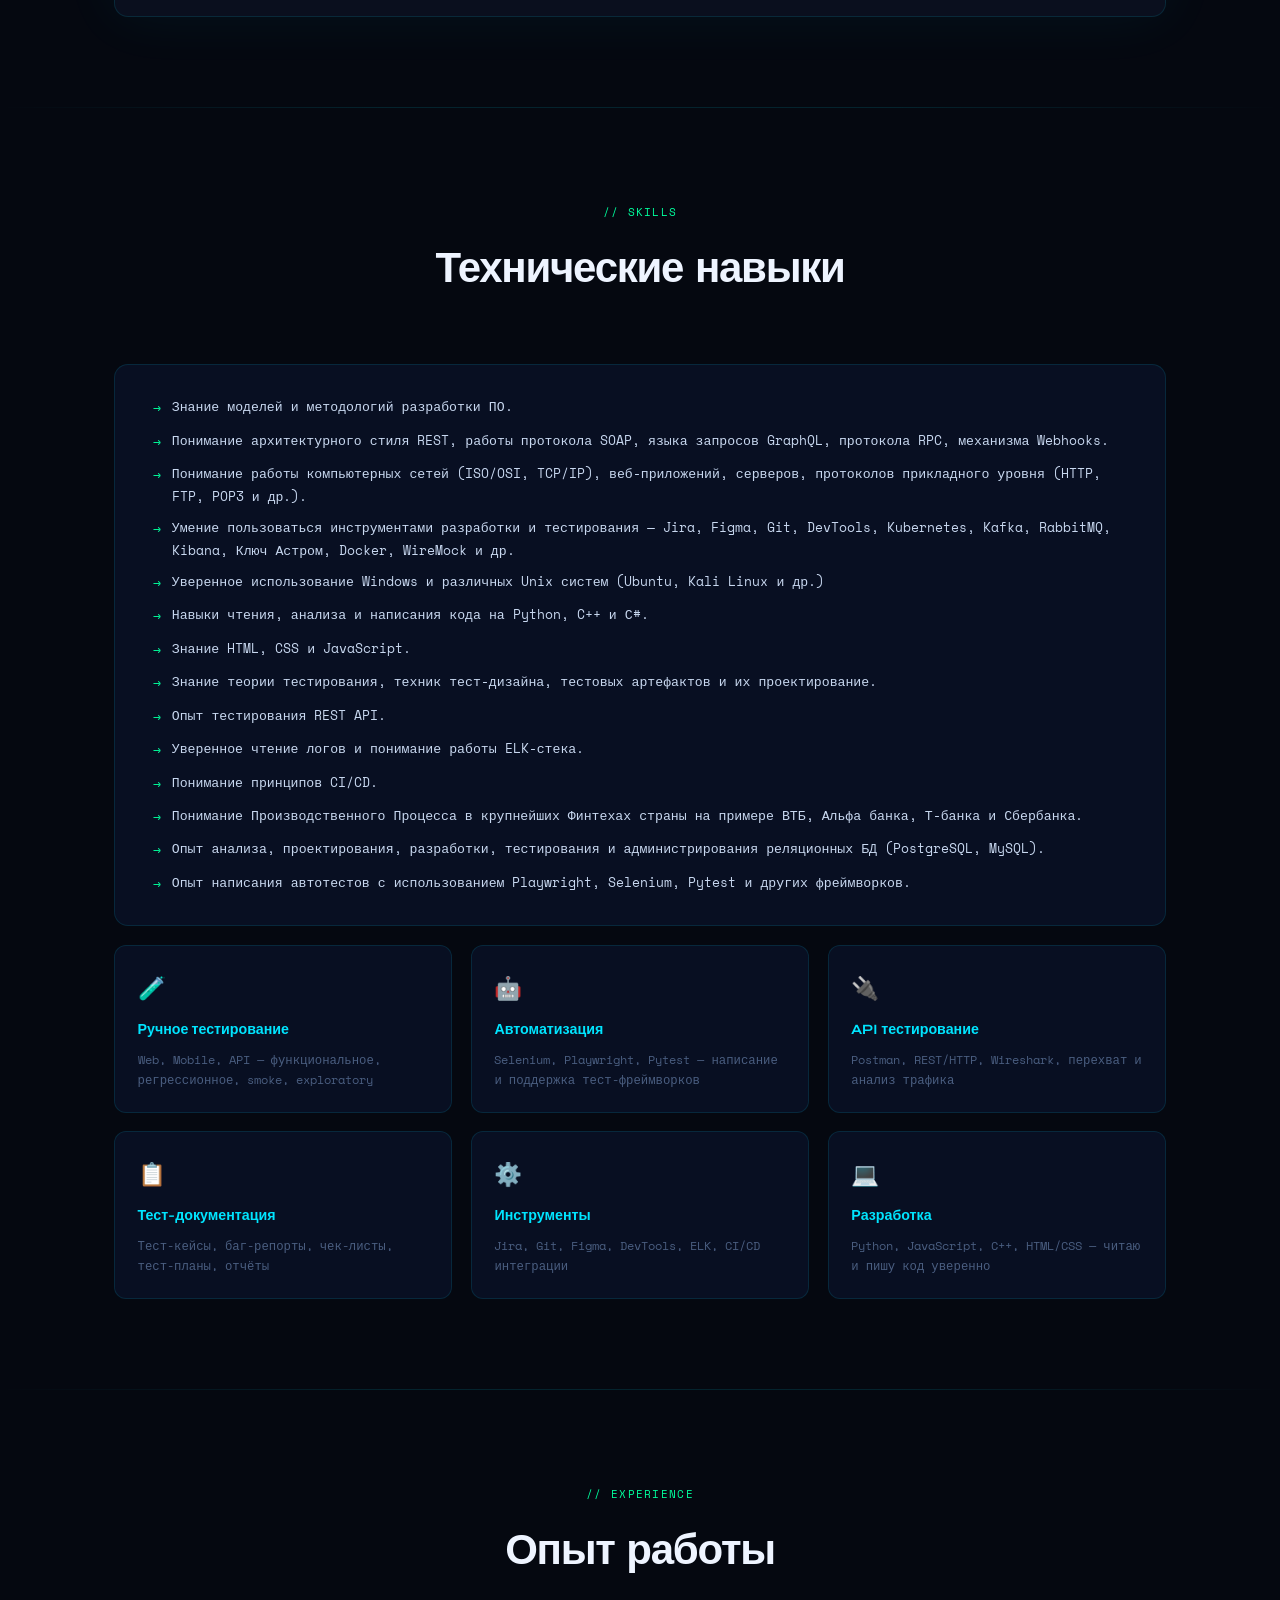
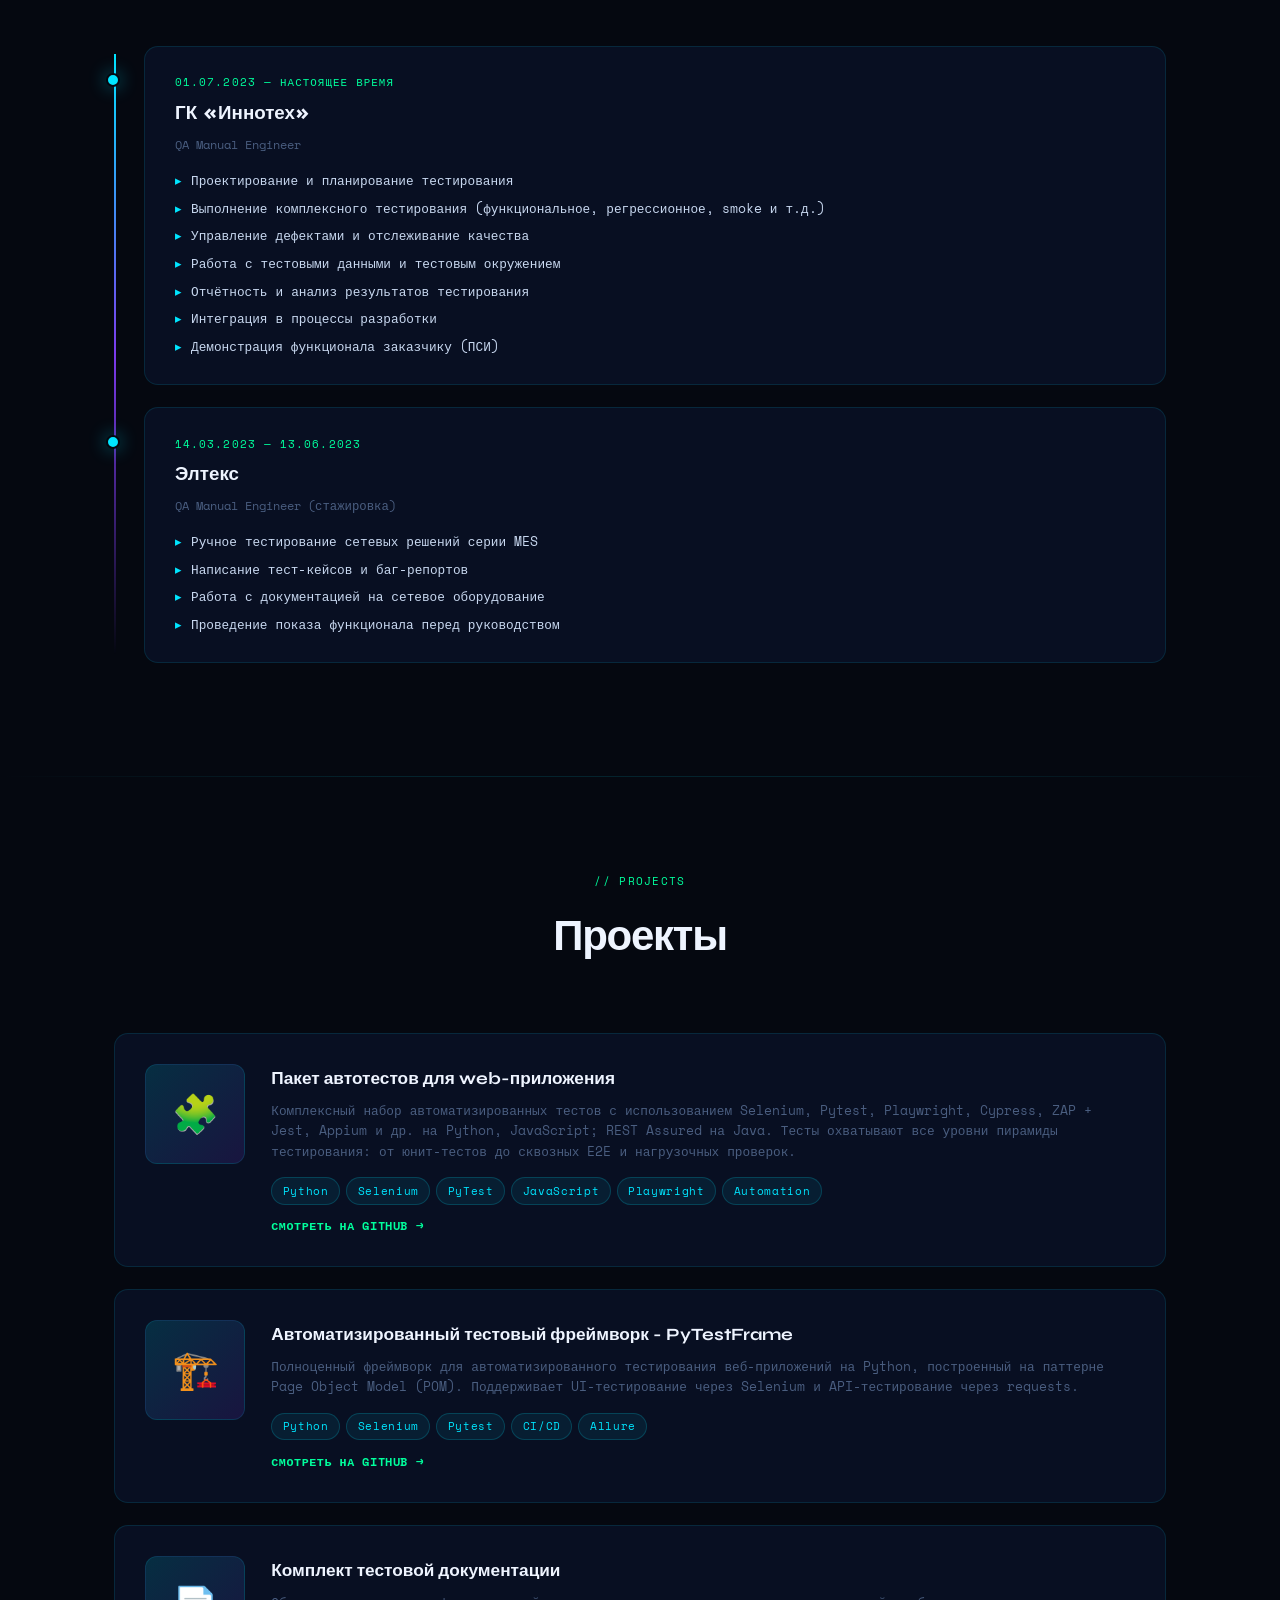
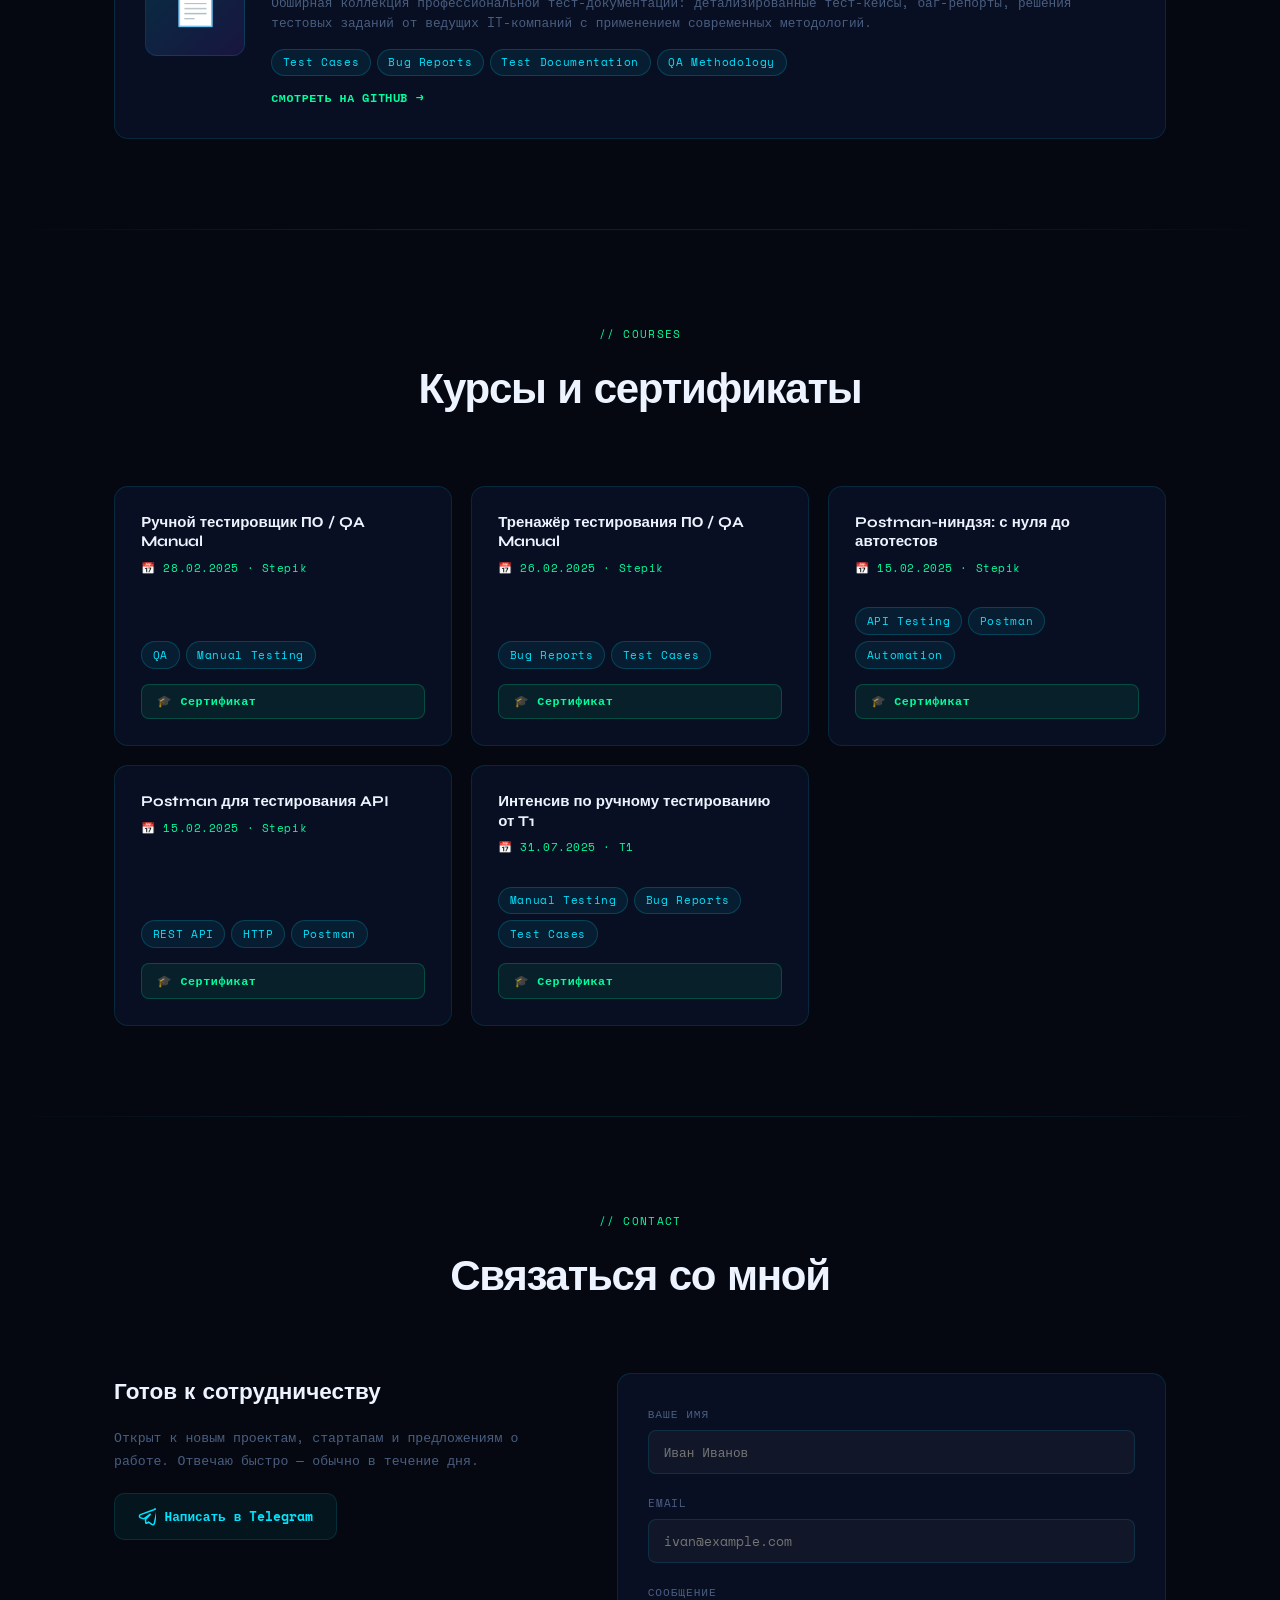
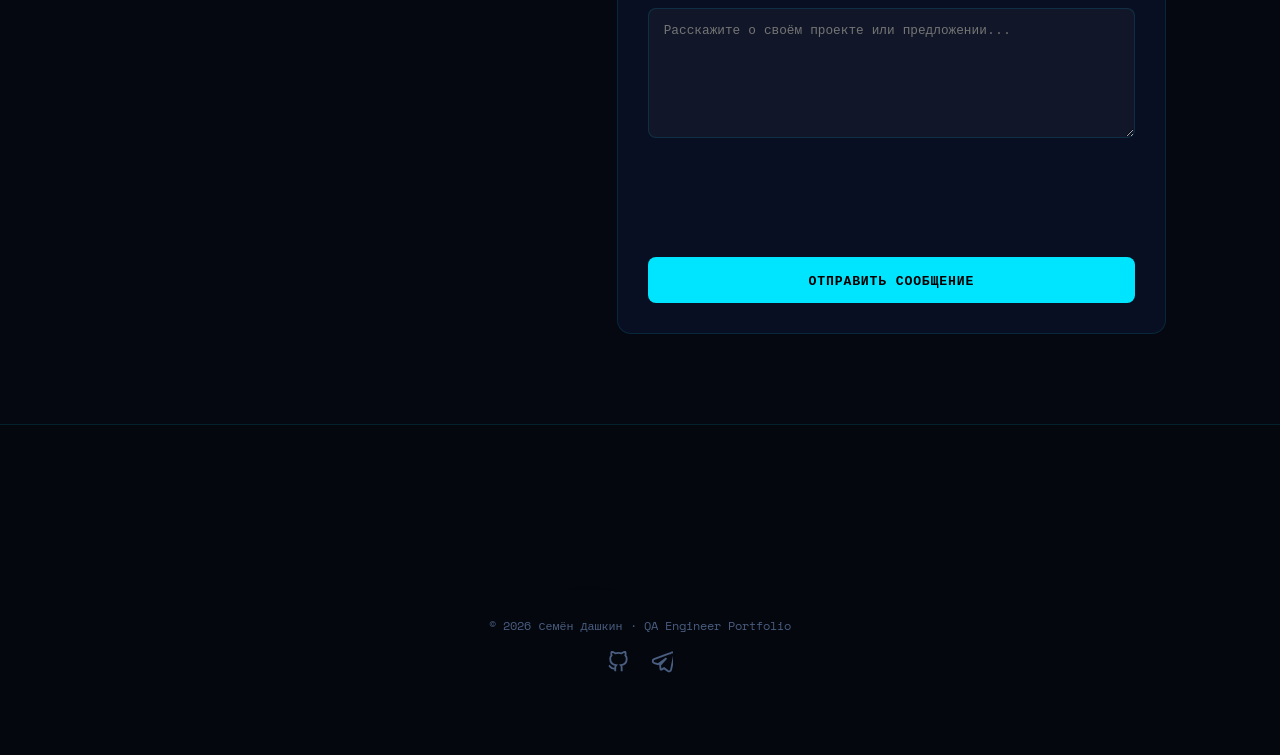
==== commit 135cf4b8: "Update index.html" ====
--- a/index.html
+++ b/index.html
@@ -382,6 +382,5 @@
 
 <script src="JS/main.js" defer></script>
 <script src="JS/effects.js" defer></script>
-<script src="JS/sw.js" defer></script>
 </body>
 </html>
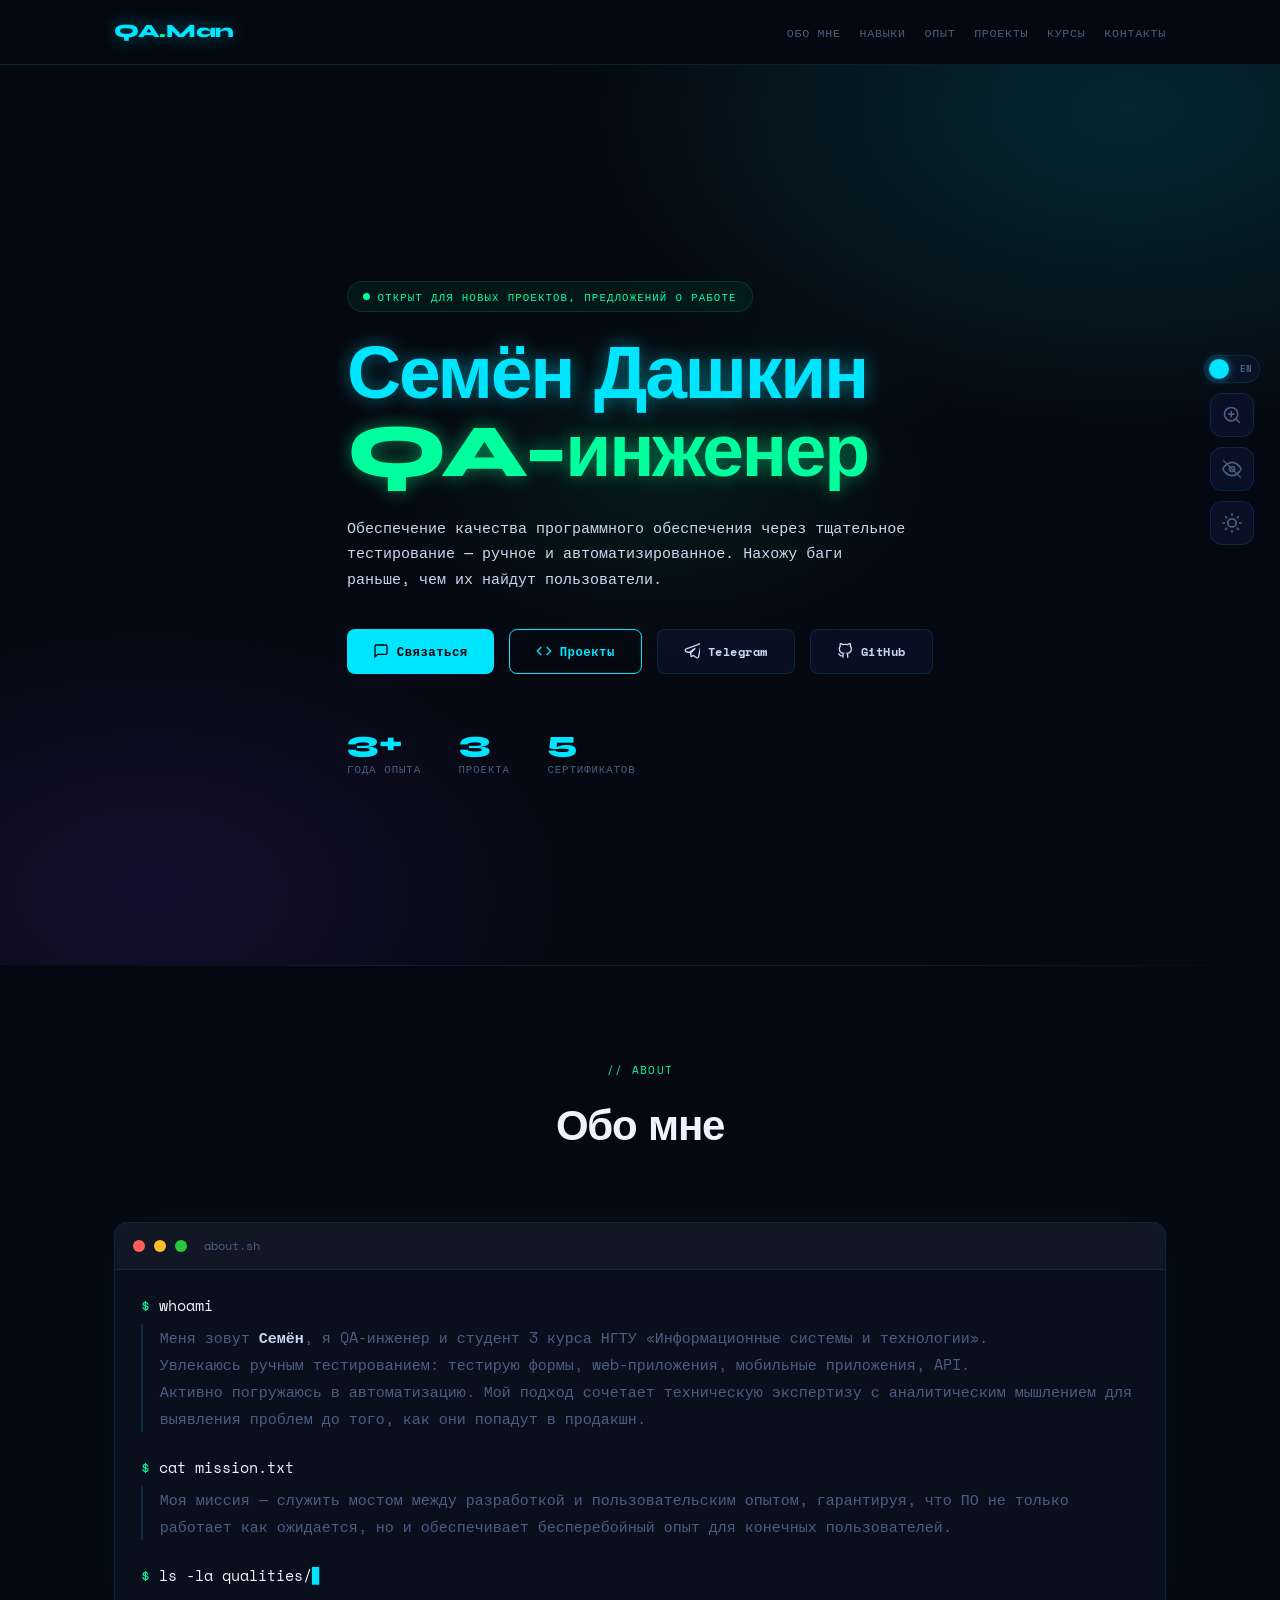
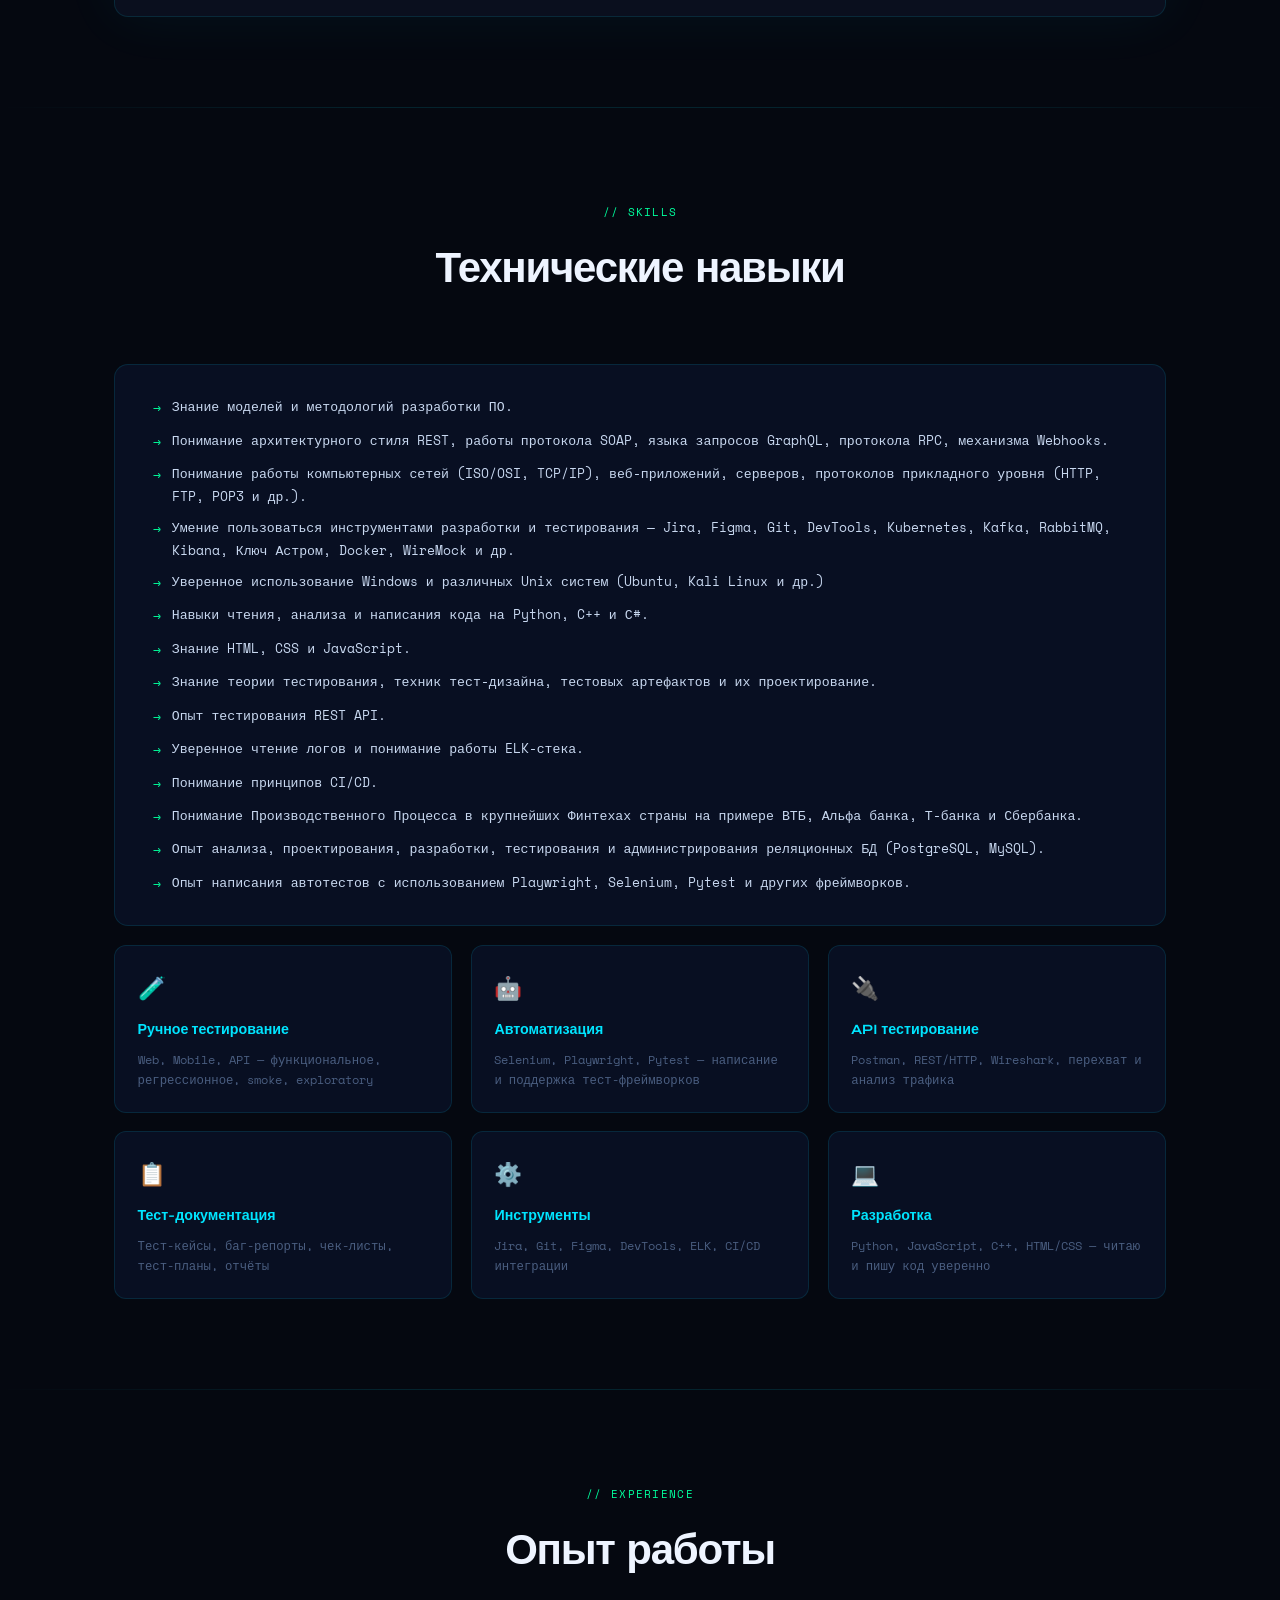
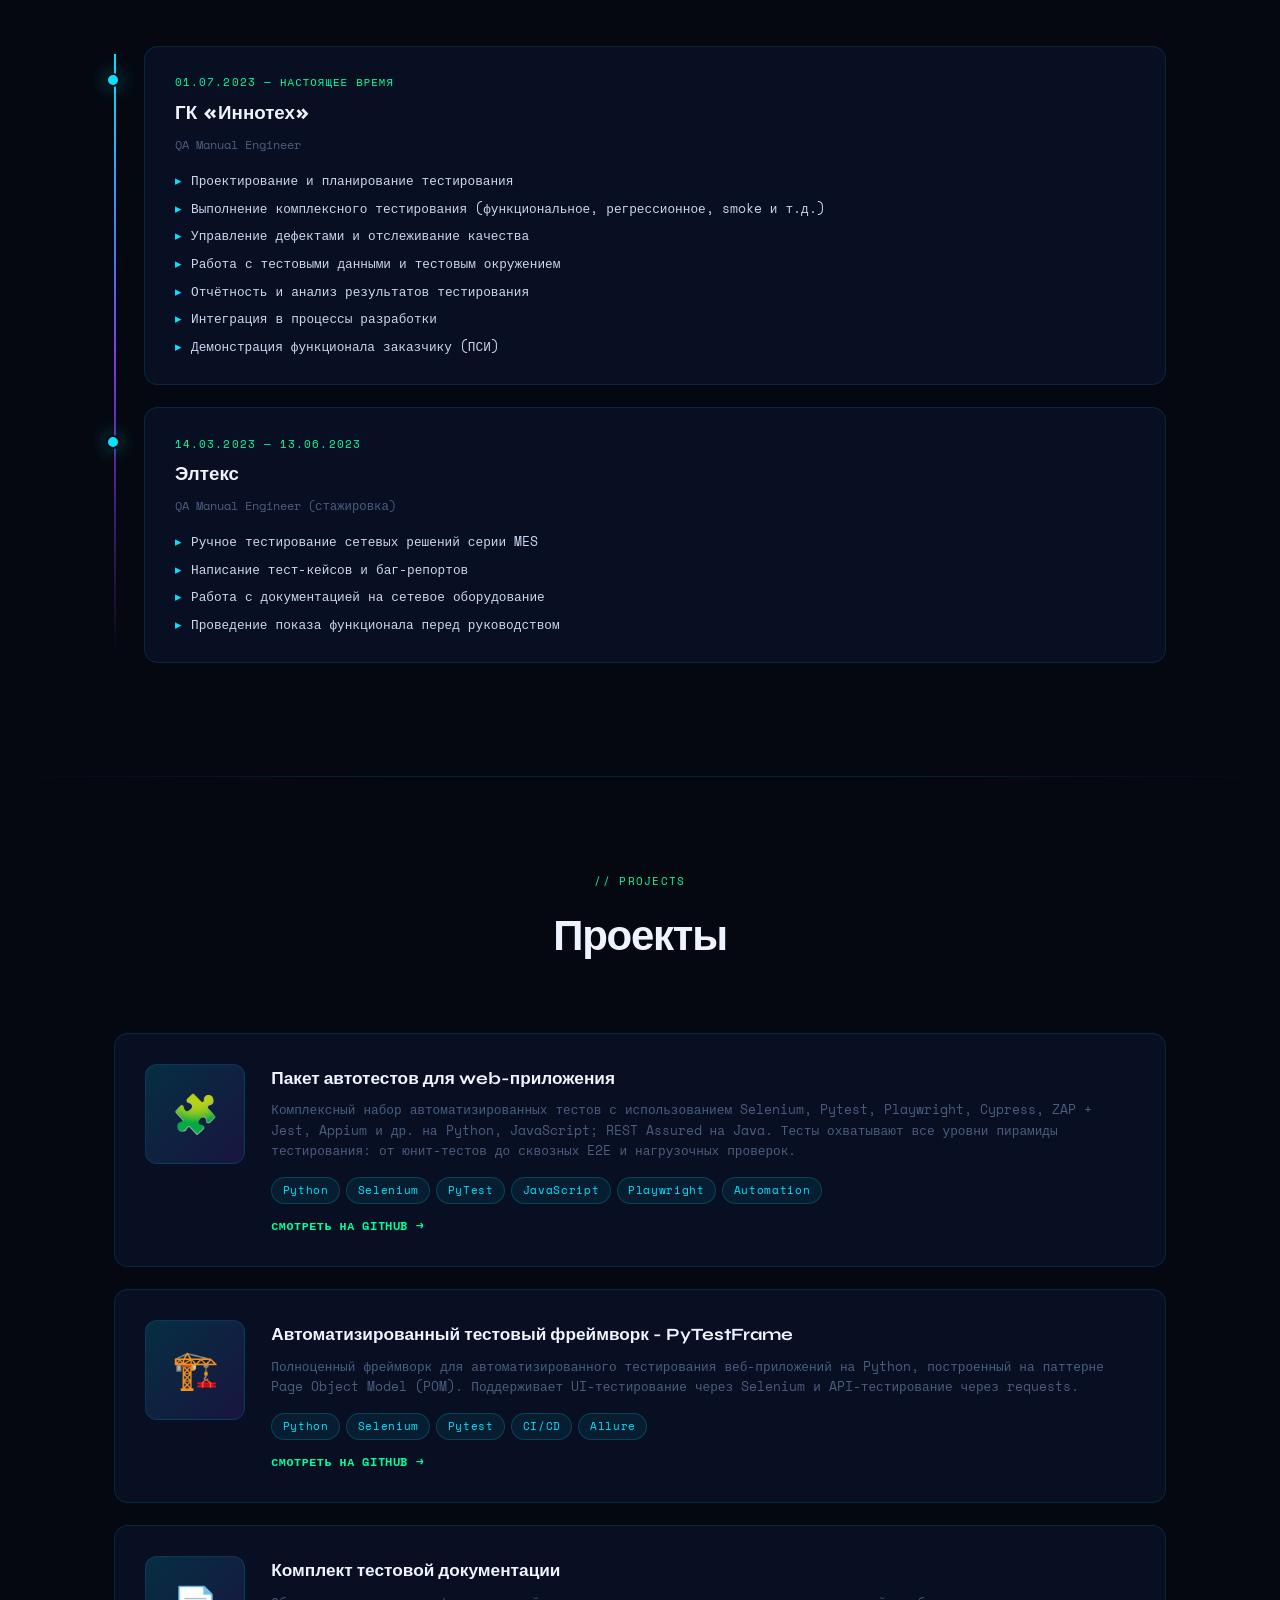
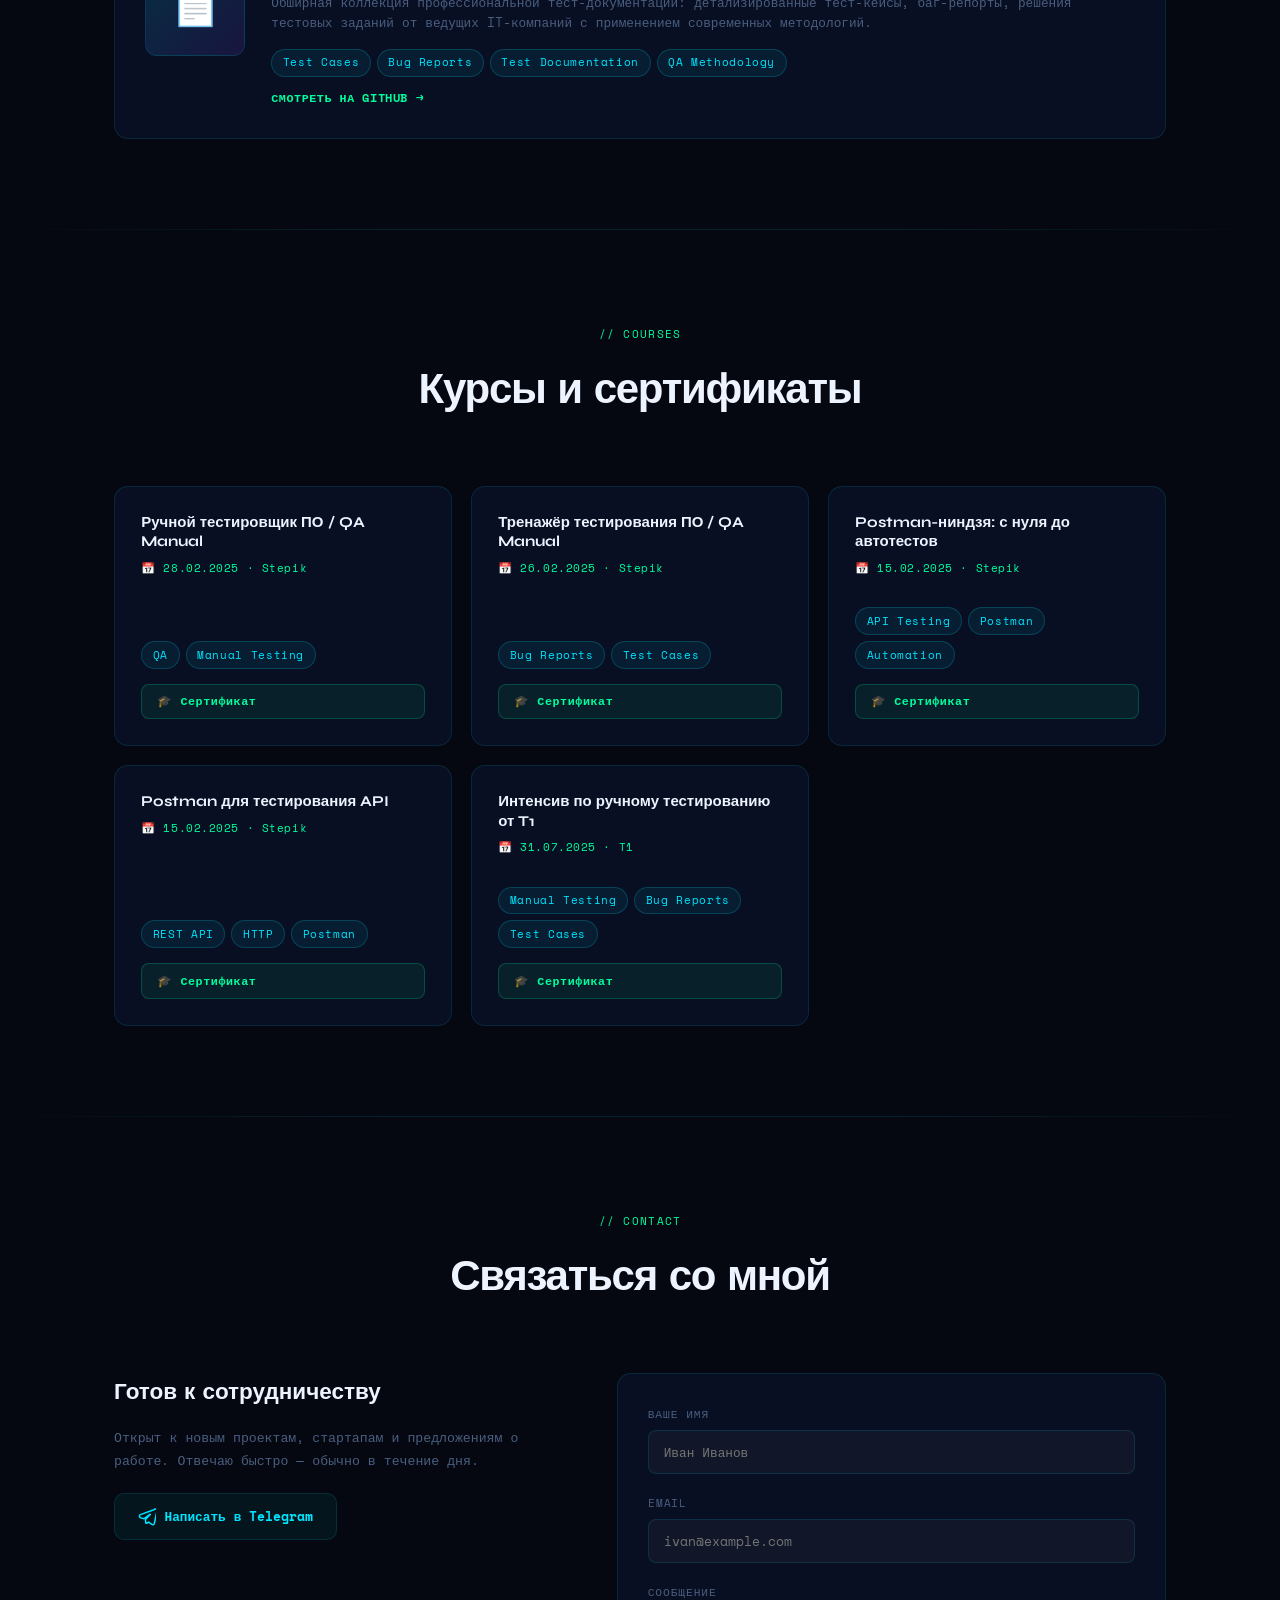
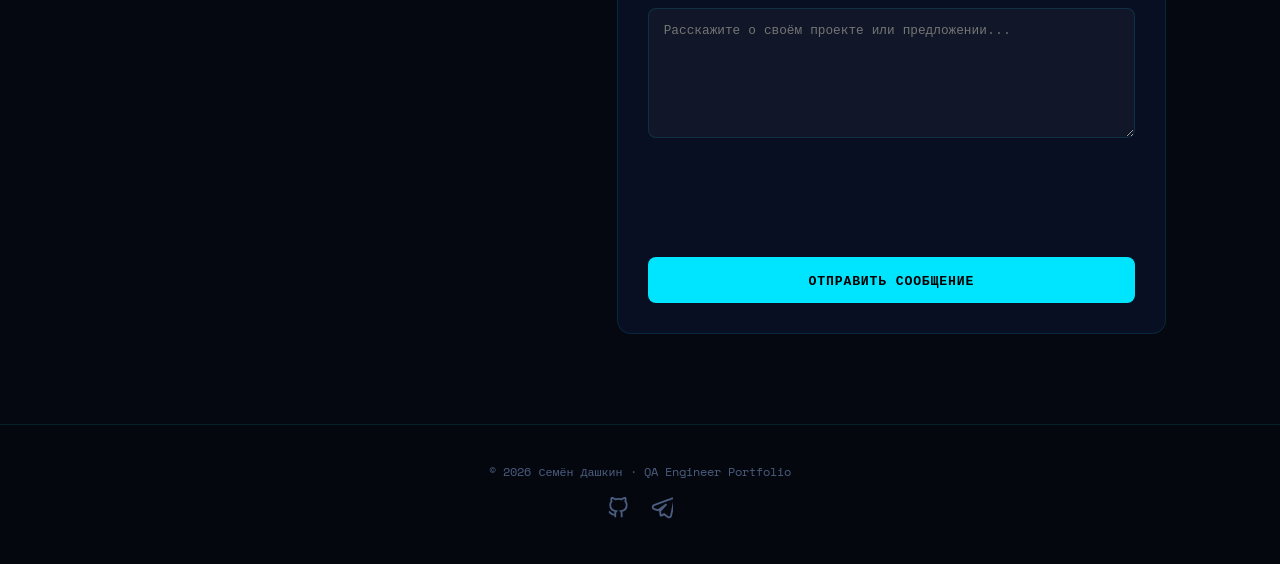
==== commit 37e79be6: "Update index.html" ====
--- a/index.html
+++ b/index.html
@@ -9,7 +9,6 @@
 <link rel="preload" as="style" href="https://fonts.googleapis.com/css2?family=Space+Mono:wght@400;700&family=Syne:wght@700;800&display=swap" onload="this.onload=null;this.rel='stylesheet'">
 <noscript><link rel="stylesheet" href="https://fonts.googleapis.com/css2?family=Space+Mono:wght@400;700&family=Syne:wght@700;800&display=swap"></noscript>
 <link rel="stylesheet" href="CSS/style.css">
-<link rel="stylesheet" href="CSS/effects.css">
 <link rel="icon" href="data:image/svg+xml,<svg xmlns=%22http://www.w3.org/2000/svg%22 viewBox=%220 0 100 100%22><text y=%22.9em%22 font-size=%2282%22>⚙️</text></svg>">
 <svg hidden aria-hidden="true" style="position:absolute;width:0;height:0;overflow:hidden">
   <defs>
@@ -33,10 +32,6 @@
 </head>
 <body>
 
-<canvas id="particle-canvas" aria-hidden="true"></canvas>
-<div id="celestial" aria-hidden="true"></div>
-<div id="cursor-glow" aria-hidden="true"></div>
-
 <div class="t-ov" id="tOv" aria-live="polite" aria-hidden="true">
   <div class="t-sp"><div class="t-ring"></div><p id="tOvTxt">Translating…</p></div>
 </div>
@@ -65,7 +60,7 @@
 <header>
   <div class="container">
     <nav aria-label="Основная навигация">
-      <div class="logo" aria-label="QA.Man"><span class="logo-text">QA<span>.</span>Man</span><span class="logo-dot" aria-hidden="true"></span></div>
+      <div class="logo">QA<span>.</span>Man</div>
       <ul class="nav-links">
         <li><a href="#about"      data-ru="Обо мне"   data-en="About">Обо мне</a></li>
         <li><a href="#skills"     data-ru="Навыки"    data-en="Skills">Навыки</a></li>
@@ -87,8 +82,8 @@
              data-ru="Открыт для новых проектов, предложений о работе"
              data-en="Open to new projects and job opportunities">Открыт для новых проектов, предложений о работе</div>
         <h1>
-          <span class="name tw-name" data-ru="Семён Дашкин" data-en="Semyon Dashkin"></span><br>
-          <span class="role tw-role" data-ru="QA-инженер" data-en="QA Engineer"></span>
+          <span class="name" data-ru="Семён Дашкин" data-en="Semyon Dashkin">Семён Дашкин</span><br>
+          <span class="role" data-ru="QA-инженер" data-en="QA Engineer">QA-инженер</span>
         </h1>
         <p class="hero-desc"
            data-ru="Обеспечение качества программного обеспечения через тщательное тестирование — ручное и автоматизированное. Нахожу баги раньше, чем их найдут пользователи."
@@ -236,7 +231,7 @@
         <h2 data-ru="Проекты" data-en="Projects">Проекты</h2>
       </div>
       <div class="projects-grid">
-        <div class="project-card reveal tilt-card">
+        <div class="project-card reveal">
           <div class="project-icon">🧩</div>
           <div class="project-body">
             <h3 data-ru="Пакет автотестов для web-приложения" data-en="Automated Test Suite for Web Application">Пакет автотестов для web-приложения</h3>
@@ -246,7 +241,7 @@
             <a href="https://github.com/Laki-man3/QA/tree/main/autotests" target="_blank" rel="noopener" class="project-link" data-ru="Смотреть на GitHub →" data-en="View on GitHub →">Смотреть на GitHub →</a>
           </div>
         </div>
-        <div class="project-card reveal tilt-card">
+        <div class="project-card reveal">
           <div class="project-icon">🏗️</div>
           <div class="project-body">
             <h3 data-ru="Автоматизированный тестовый фреймворк - PyTestFrame" data-en="Automated Test Framework — PyTestFrame">Автоматизированный тестовый фреймворк - PyTestFrame</h3>
@@ -256,7 +251,7 @@
             <a href="https://github.com/Laki-man3/QA/tree/main/PyTestFrame" target="_blank" rel="noopener" class="project-link" data-ru="Смотреть на GitHub →" data-en="View on GitHub →">Смотреть на GitHub →</a>
           </div>
         </div>
-        <div class="project-card reveal tilt-card">
+        <div class="project-card reveal">
           <div class="project-icon">📄</div>
           <div class="project-body">
             <h3 data-ru="Комплект тестовой документации" data-en="Test Documentation Suite">Комплект тестовой документации</h3>
@@ -358,10 +353,7 @@
 </main>
 
 <footer>
-  <div class="earth-wrap" aria-hidden="true">
-    <canvas id="earth-canvas"></canvas>
-  </div>
-  <div class="container footer-inner">
+  <div class="container">
     <p>© 2026 <span data-ru="Семён Дашкин" data-en="Semyon Dashkin">Семён Дашкин</span> · QA Engineer Portfolio</p>
     <div class="foot-links">
       <a href="https://github.com/Laki-man3" target="_blank" rel="noopener" aria-label="GitHub">
@@ -374,13 +366,6 @@
   </div>
 </footer>
 
-<button id="bTop" aria-label="Вернуться наверх" title="Наверх">
-  <svg viewBox="0 0 24 24" fill="none" stroke="currentColor" stroke-width="2.5" stroke-linecap="round" stroke-linejoin="round"><polyline points="18 15 12 9 6 15"/></svg>
-</button>
-
-<div id="section-flash" aria-hidden="true"></div>
-
 <script src="JS/main.js" defer></script>
-<script src="JS/effects.js" defer></script>
 </body>
 </html>
--- a/CSS/style.css
+++ b/CSS/style.css
@@ -77,7 +77,8 @@
 body.cb .tl-date{color:#ff9933}
 body.cb .course-date{color:#ff9933}
 body.cb .stat-num{color:#4db8ff}
-body.cb .logo-dot{background:#ff9933;box-shadow:0 0 10px #ff9933}
+body.cb .logo{color:#4db8ff}
+body.cb .logo span{color:#ff9933}
 body.cb .t-cmd::before{color:#ff9933}
 body.cb .t-cursor::after{color:#4db8ff}
 body.cb .card h3{color:#4db8ff}
@@ -122,8 +123,8 @@
 html.lt-mode body.cb .tl-date{color:#cc6600}
 html.lt-mode body.cb .course-date{color:#cc6600}
 html.lt-mode body.cb .stat-num{color:#005baa}
-html.lt-mode body.cb .logo-text{color:#005baa}
-html.lt-mode body.cb .logo span{-webkit-text-fill-color:#cc6600}
+html.lt-mode body.cb .logo{color:#005baa}
+html.lt-mode body.cb .logo span{color:#cc6600}
 html.lt-mode body.cb .t-cmd::before{color:#cc6600}
 html.lt-mode body.cb .t-cmd{color:#0a1e38}
 html.lt-mode body.cb .t-out{color:#334466;border-left-color:rgba(0,91,170,.3)}
@@ -239,7 +240,8 @@
   transition:background .4s,border-color .4s;
 }
 nav{display:flex;justify-content:space-between;align-items:center;min-height:64px;padding:8px 0;flex-wrap:wrap;gap:8px}
-.logo{font-family:var(--fh);font-size:1.25rem;font-weight:800;letter-spacing:-.02em;flex-shrink:0;position:relative;display:inline-flex;align-items:center}
+.logo{font-family:var(--fh);font-size:1.25rem;font-weight:800;color:var(--primary);letter-spacing:-.02em;text-shadow:var(--glow-c);flex-shrink:0}
+.logo span{color:var(--accent)}
 .nav-links{display:flex;gap:1.25rem;list-style:none;flex-wrap:wrap;justify-content:flex-end;min-width:0}
 .nav-links a{color:var(--muted);text-decoration:none;font-size:.78rem;letter-spacing:.06em;text-transform:uppercase;transition:color .25s,text-shadow .25s;white-space:nowrap}
 .nav-links a:hover{color:var(--primary);text-shadow:var(--glow-c)}
